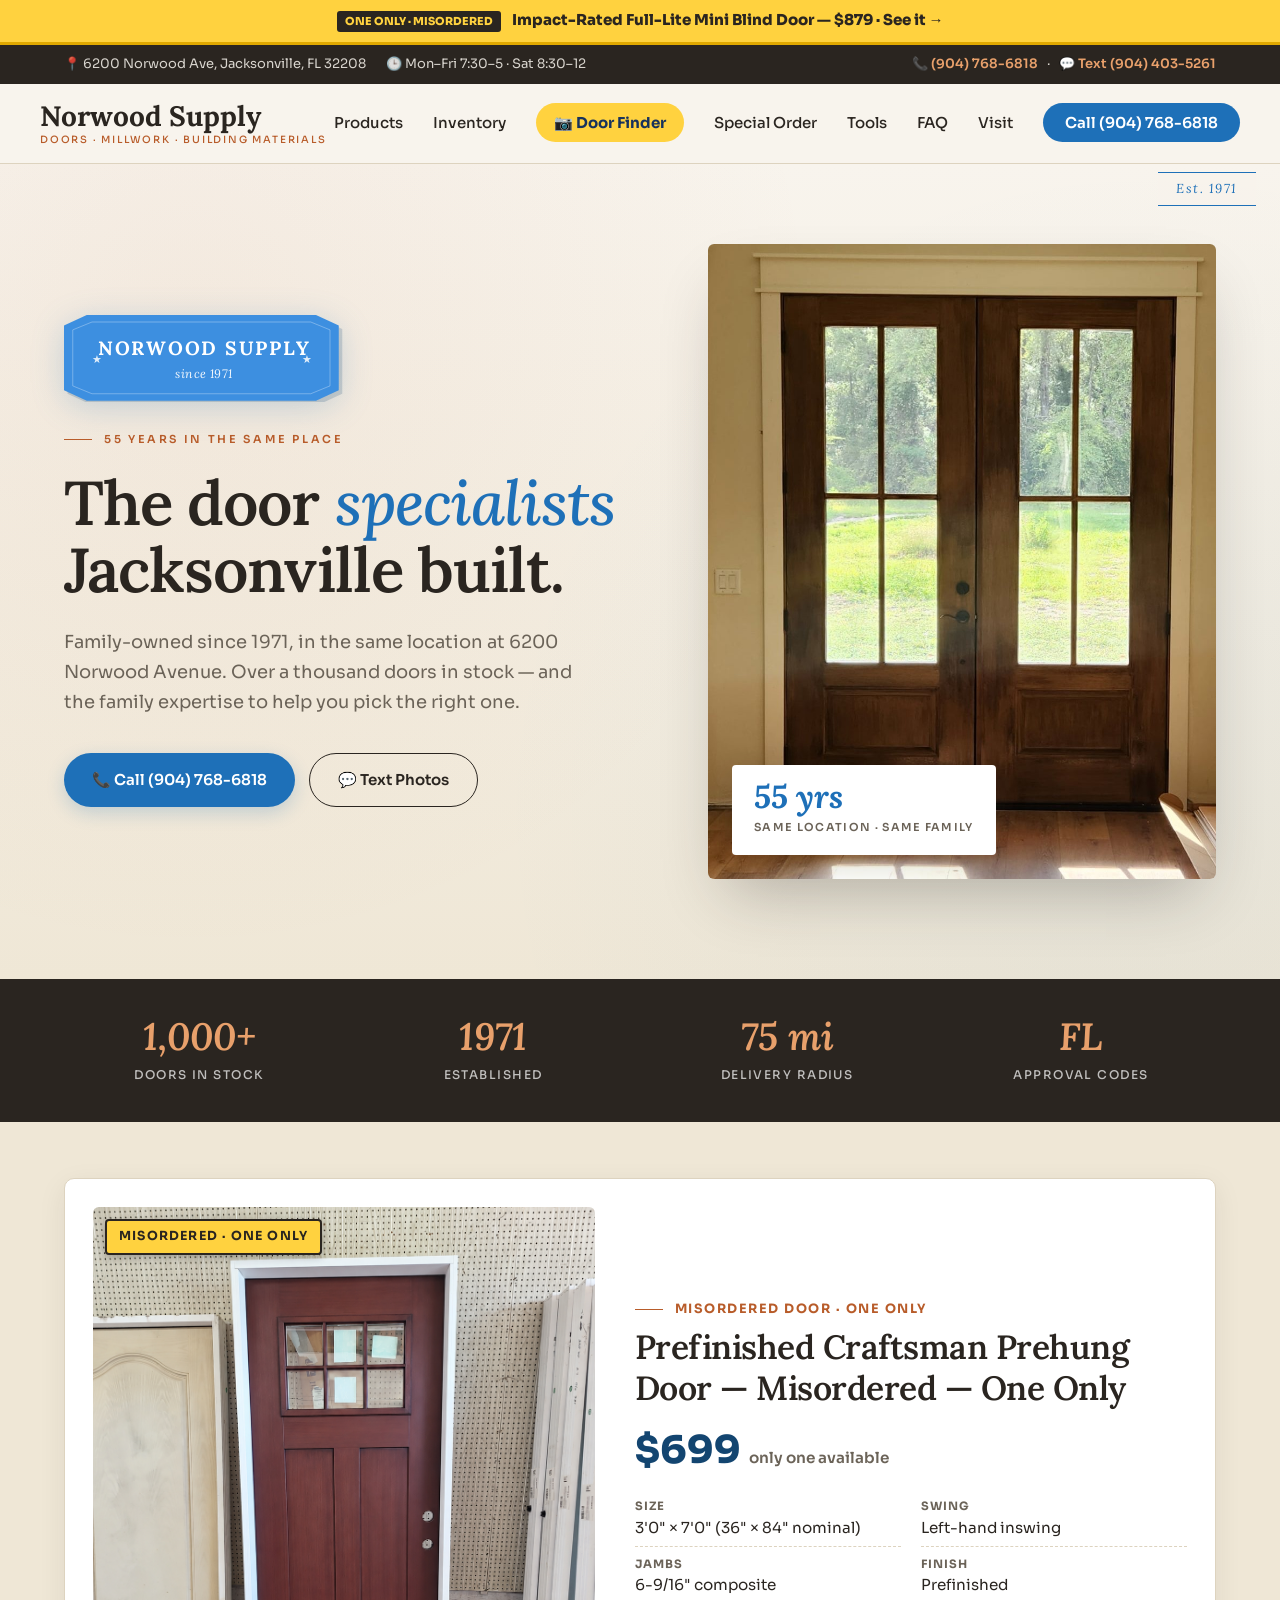
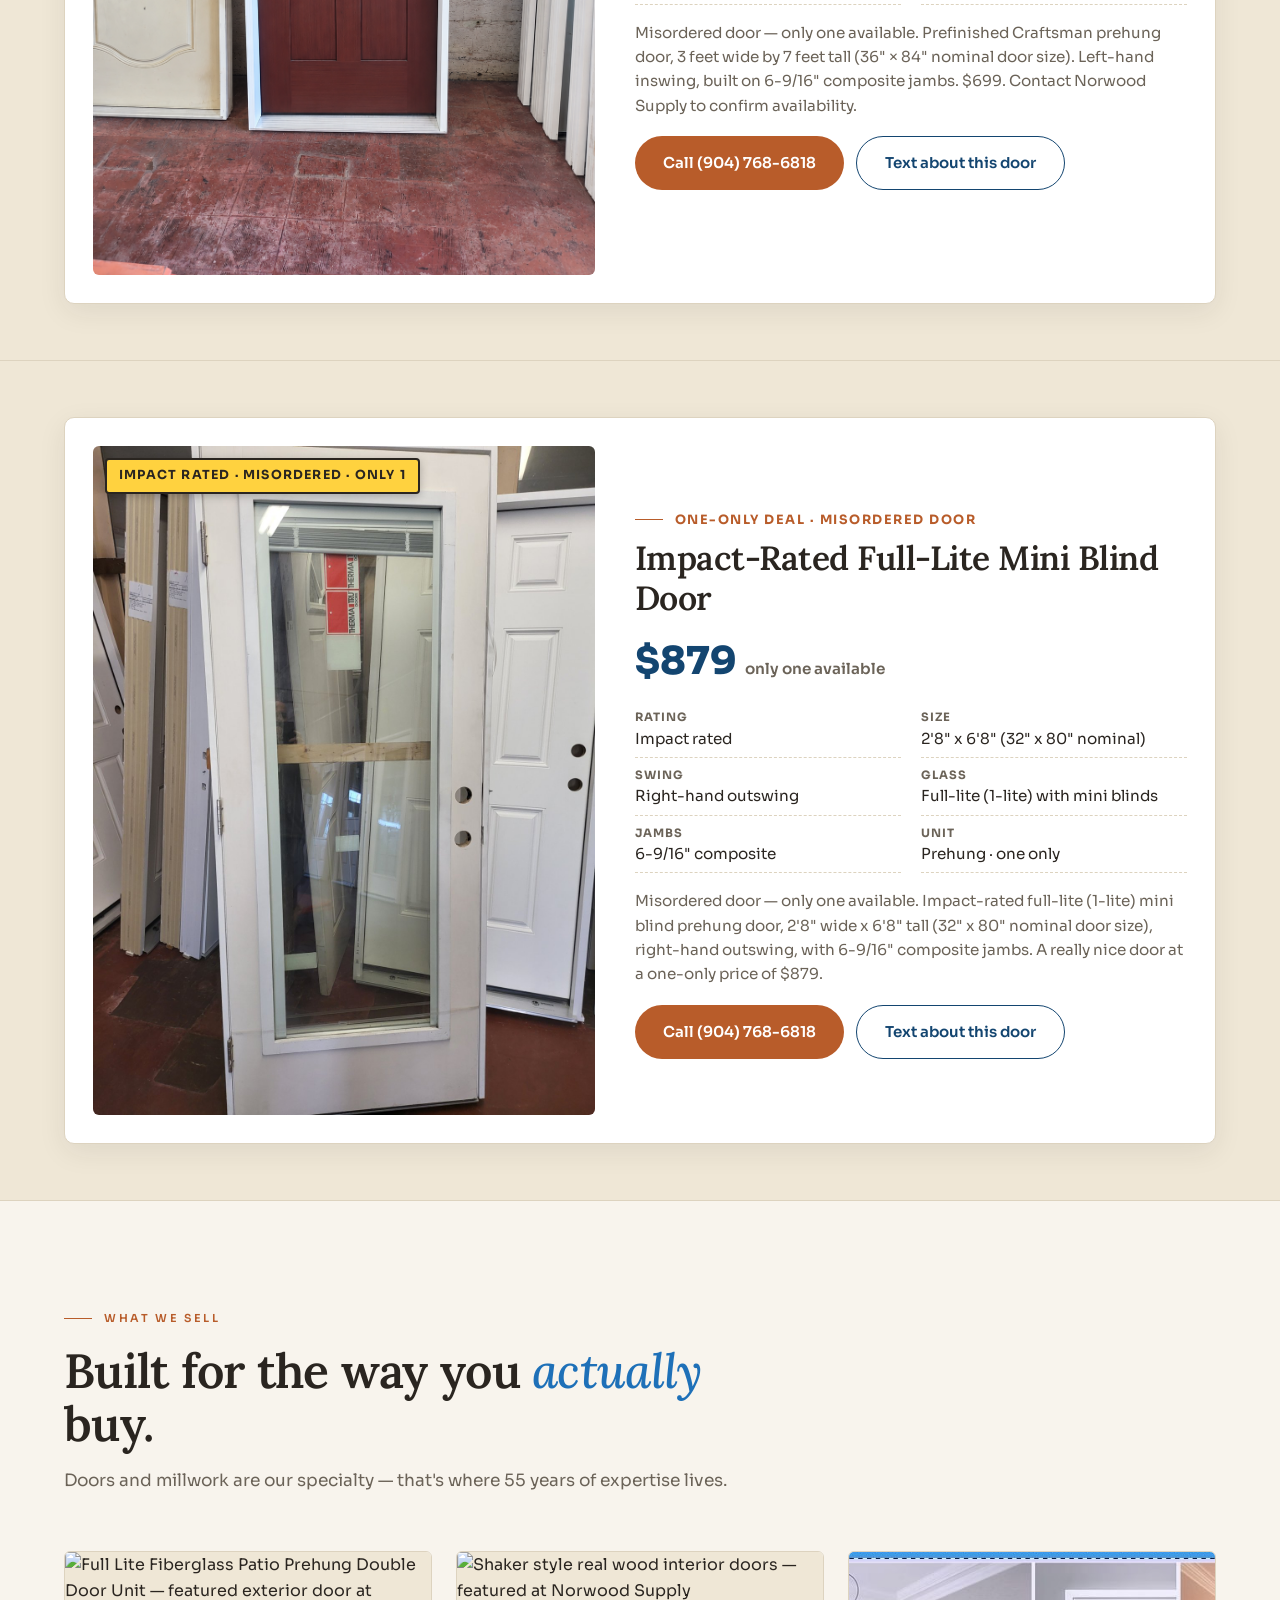
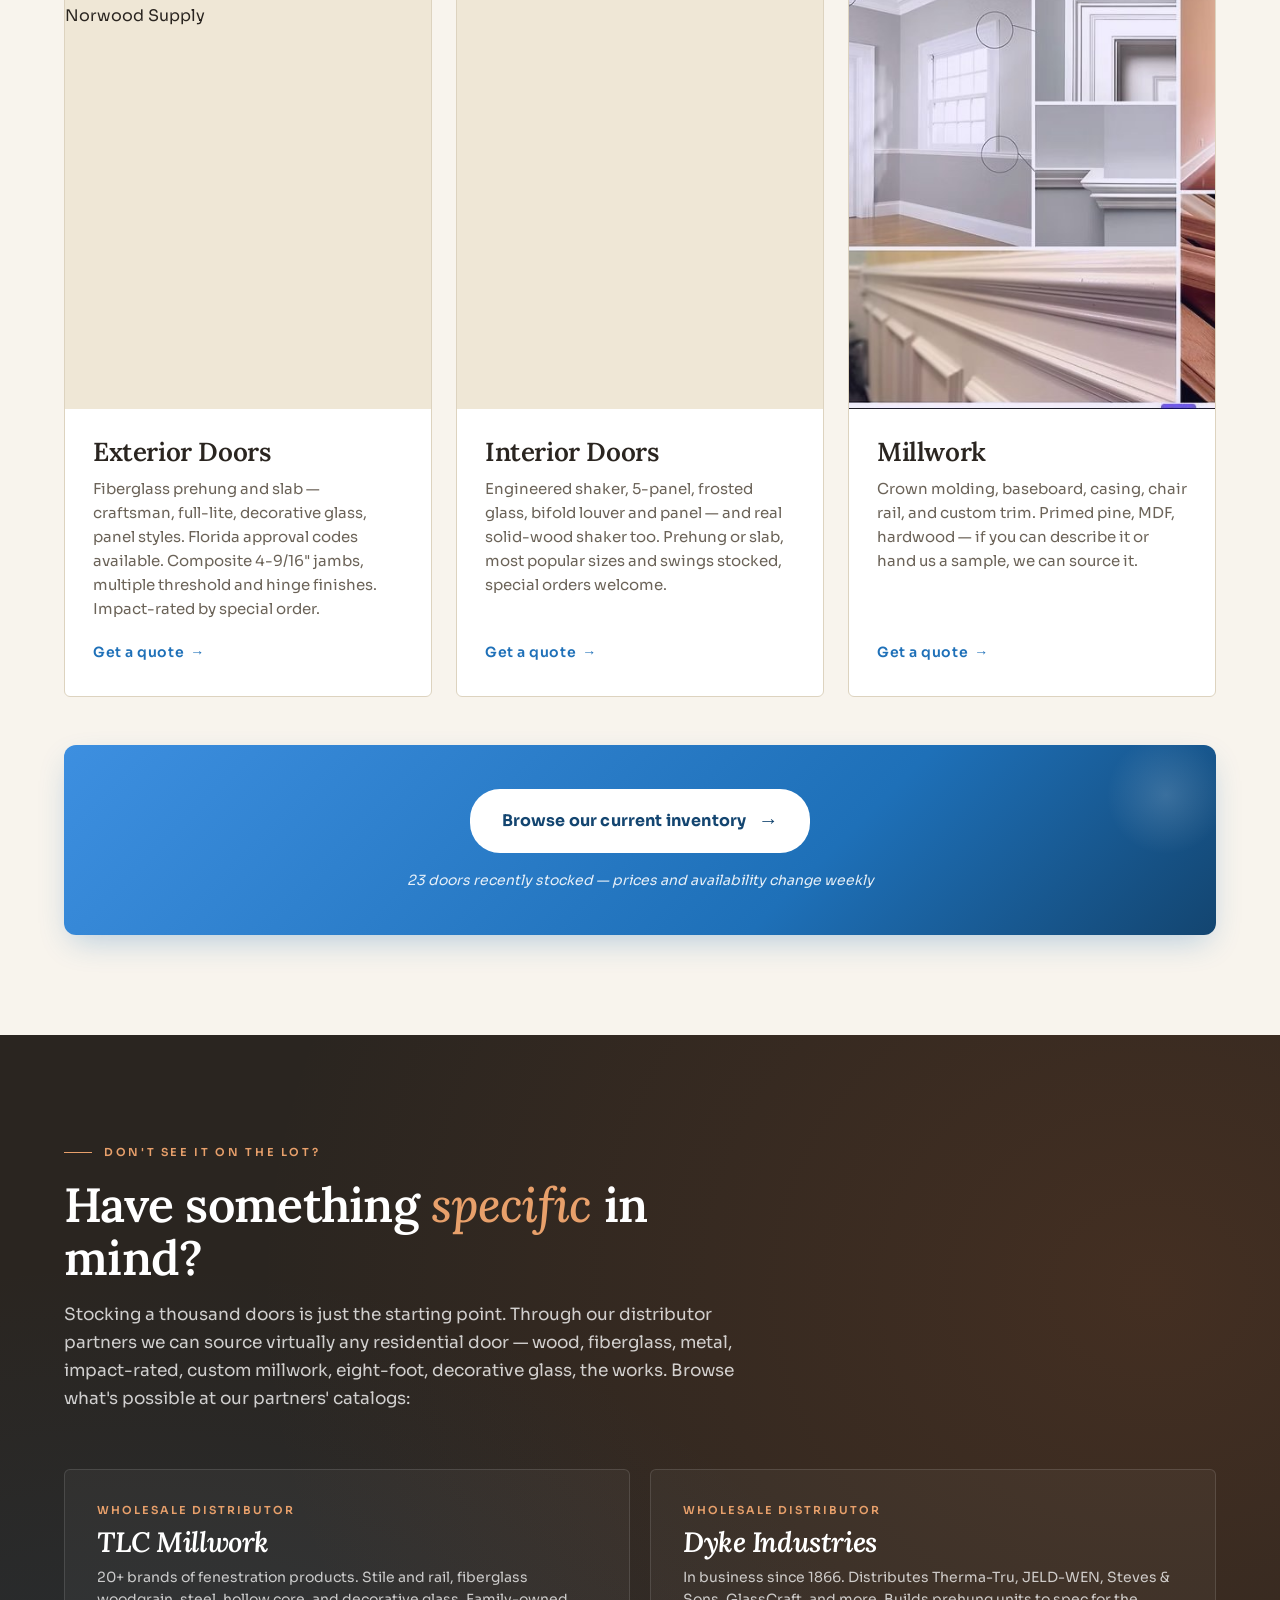
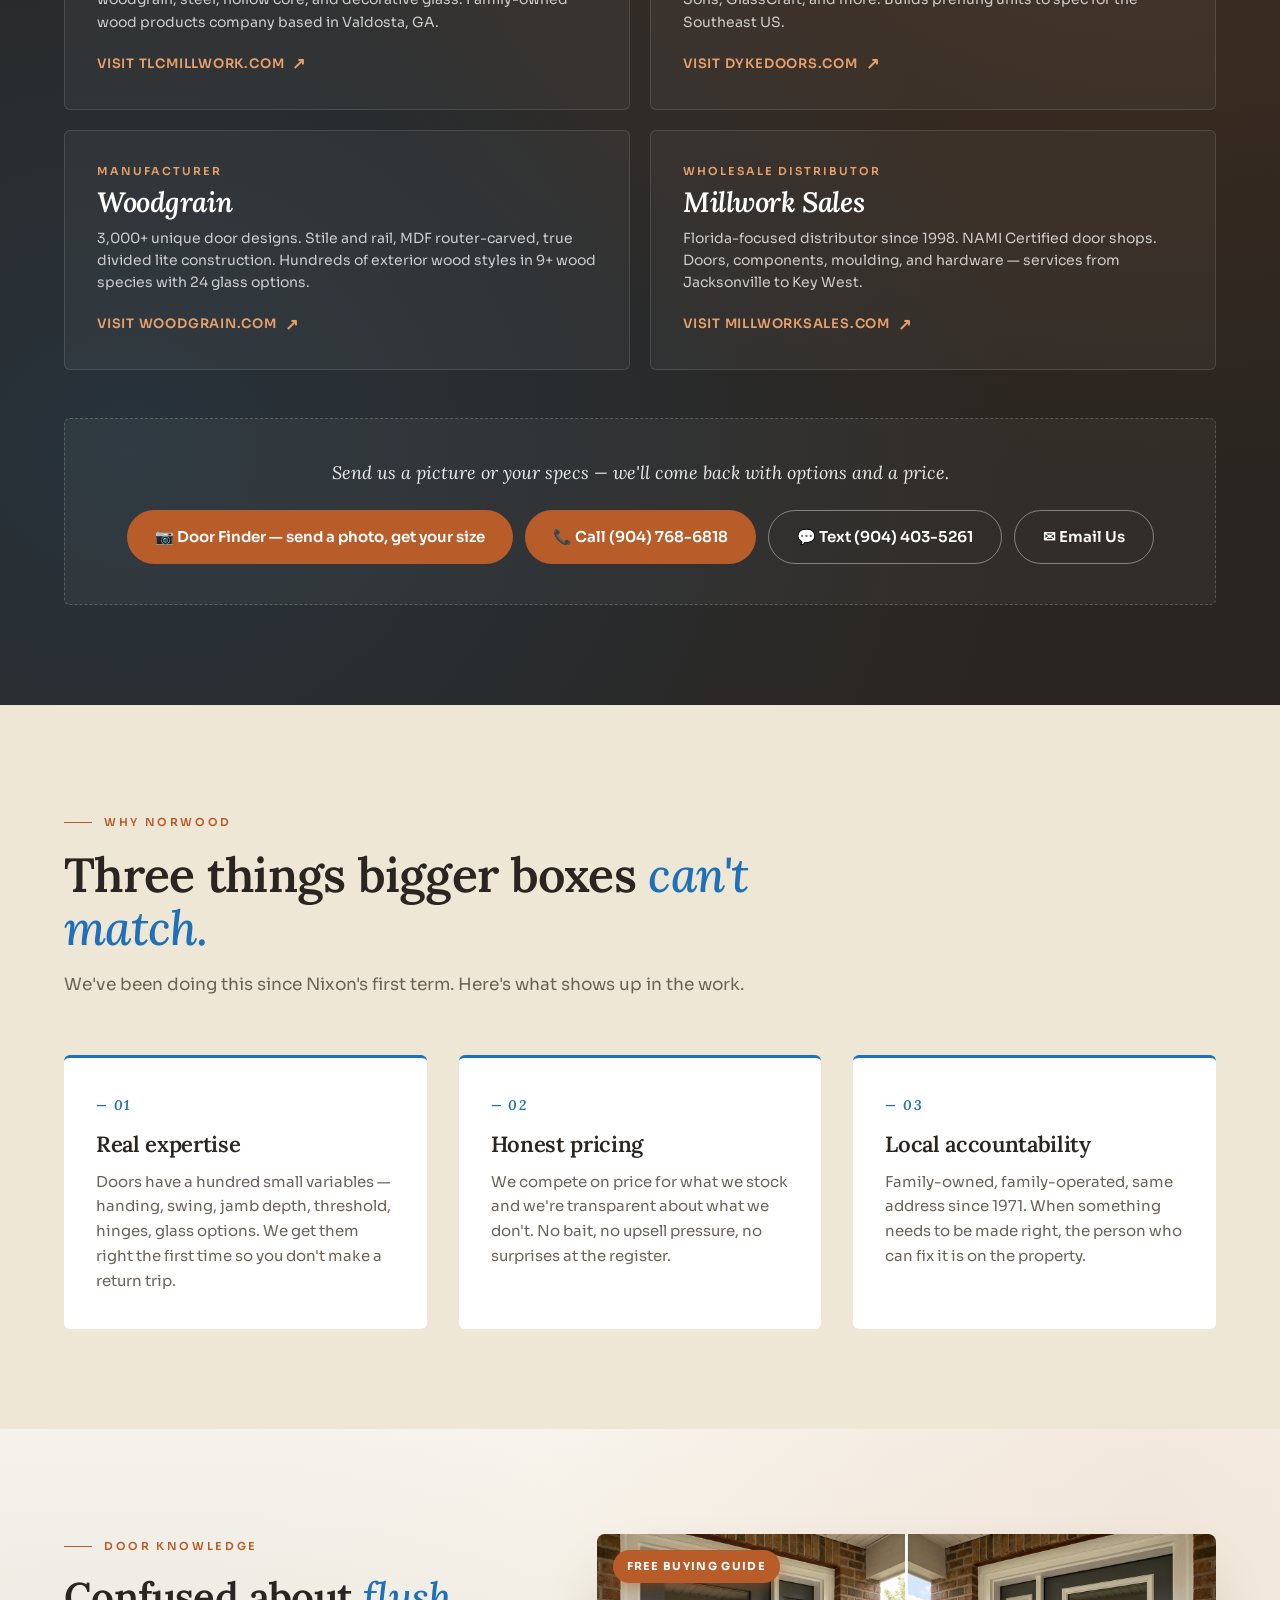
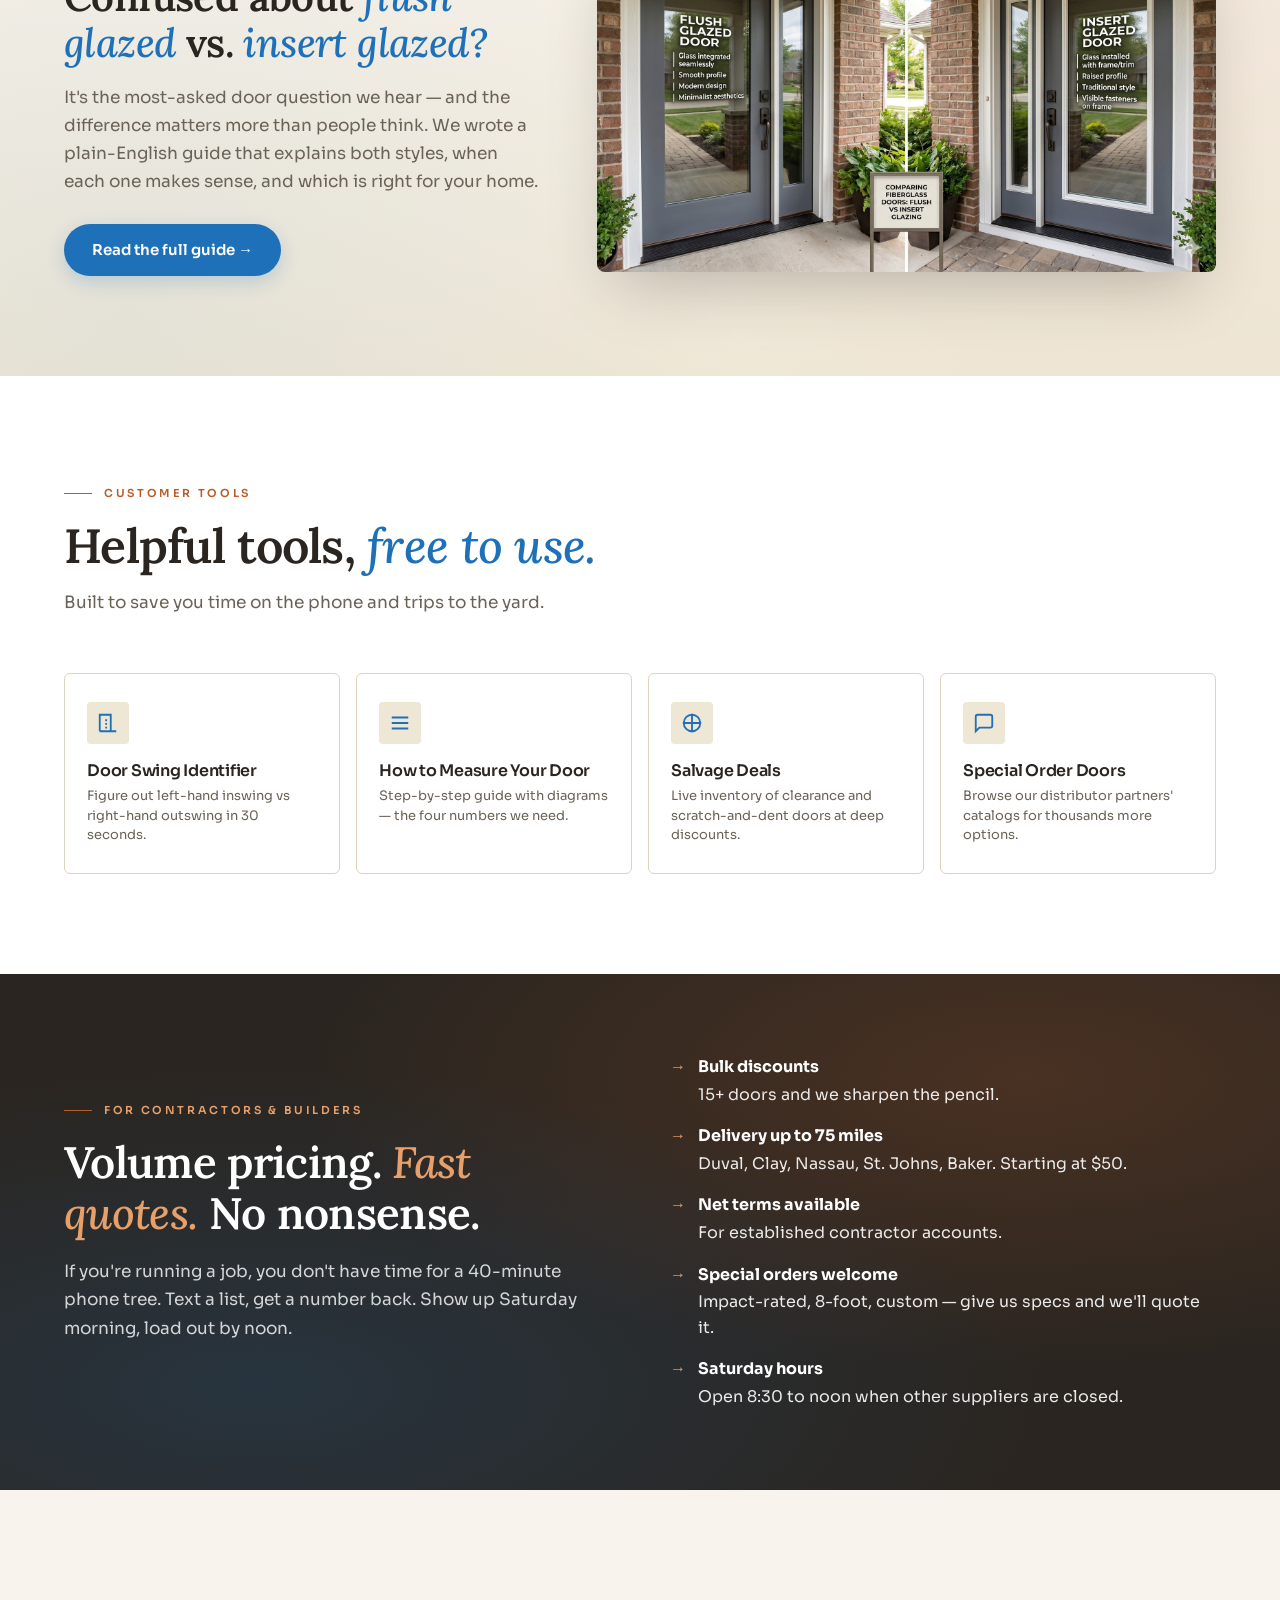
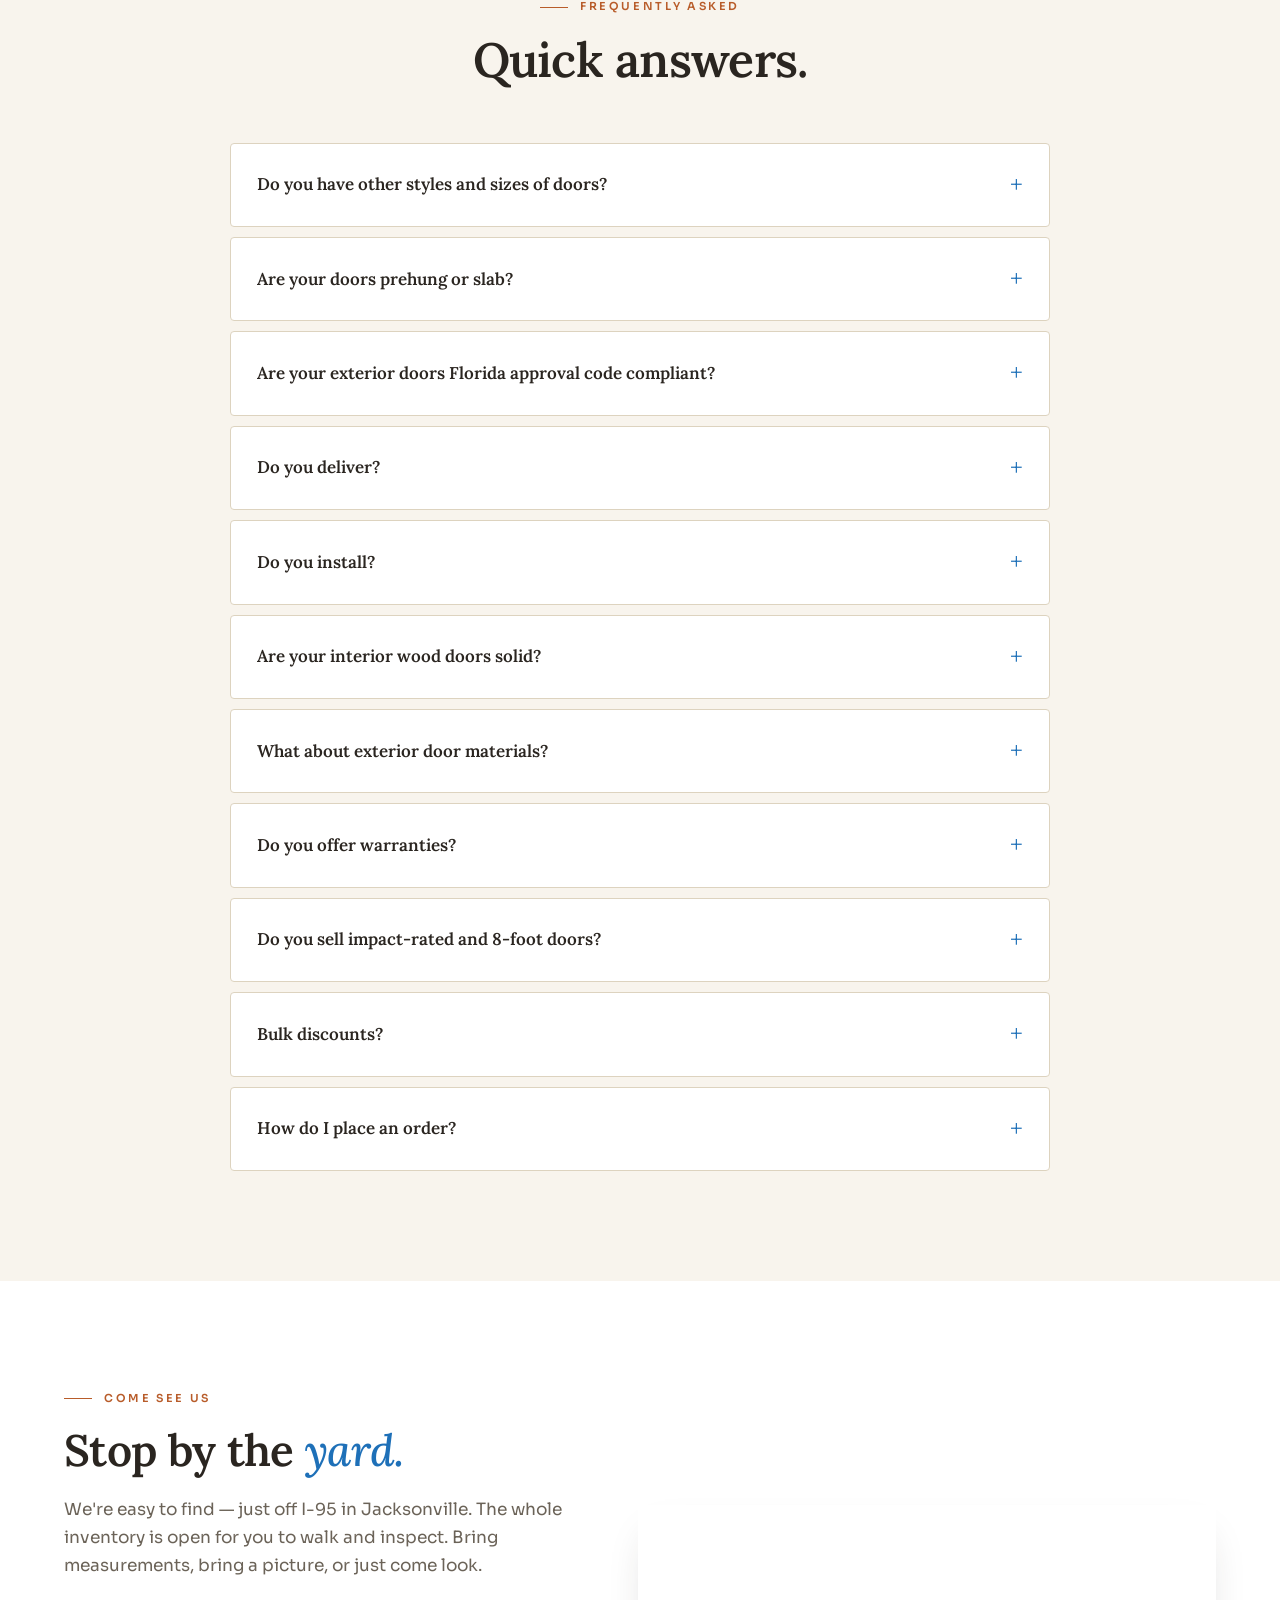
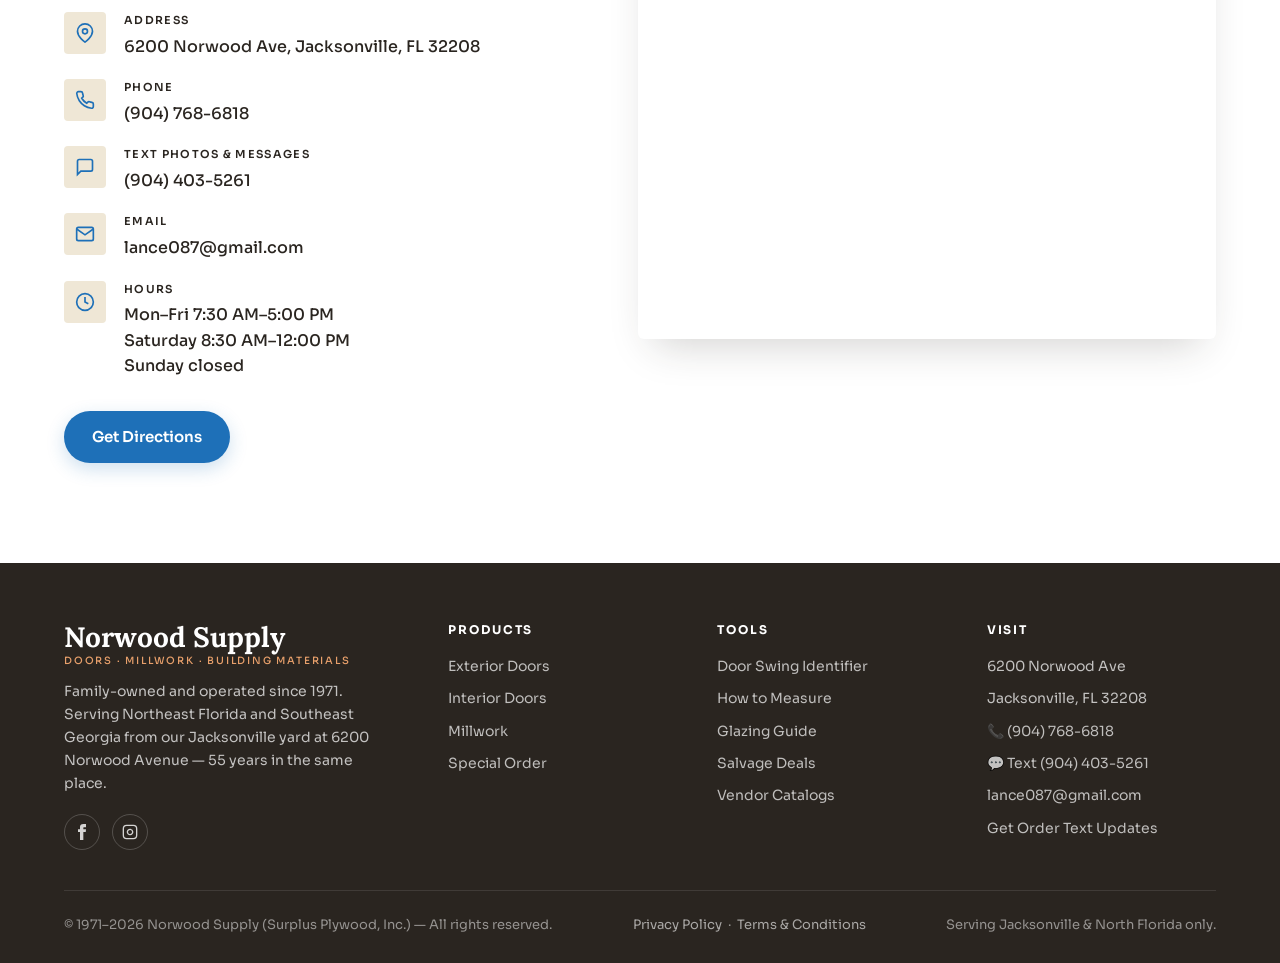
==== index.html @ bfefab2c "Correct impact mini blind door size to 2/8 by 6/8" ====
<!DOCTYPE html>
<html lang="en">
<head>
<meta charset="UTF-8">
<meta name="viewport" content="width=device-width, initial-scale=1.0">
<title>Norwood Supply — Doors & Millwork in Jacksonville, FL | Family-Owned Since 1971</title>
<meta name="description" content="Northeast Florida's door and millwork specialists since 1971. Over 1,000 doors in stock plus special-order capability through TLC Millwork, Dyke, Woodgrain, and Millwork Sales. Call (904) 768-6818.">
<meta name="keywords" content="doors Jacksonville, exterior doors Jacksonville FL, interior doors, prehung doors, millwork Jacksonville, special order doors, Norwood Supply">

<meta property="og:title" content="Norwood Supply — Doors & Millwork in Jacksonville, FL">
<meta property="og:description" content="Family-owned since 1971. 1,000+ doors in stock. Special-order virtually any residential door.">
<meta property="og:type" content="website">
<meta property="og:url" content="https://www.norwoodsupply.com">
<meta property="og:image" content="images/hero-walnut-double-door.jpg">

<link rel="icon" href="data:image/svg+xml,<svg xmlns=%22http://www.w3.org/2000/svg%22 viewBox=%220 0 100 100%22><rect width=%22100%22 height=%22100%22 rx=%2218%22 fill=%22%231E70B8%22/><text x=%2250%22 y=%2270%22 font-family=%22Georgia,serif%22 font-size=%2260%22 font-weight=%22700%22 text-anchor=%22middle%22 fill=%22white%22>N</text></svg>">

<script type="application/ld+json">
{
  "@context": "https://schema.org",
  "@type": "HomeAndConstructionBusiness",
  "name": "Norwood Supply",
  "alternateName": "Surplus Plywood, Inc.",
  "image": "images/hero-walnut-double-door.jpg",
  "telephone": "+1-904-768-6818",
  "email": "lance087@gmail.com",
  "url": "https://www.norwoodsupply.com",
  "contactPoint": [
    {
      "@type": "ContactPoint",
      "telephone": "+1-904-768-6818",
      "contactType": "sales",
      "availableLanguage": "English"
    },
    {
      "@type": "ContactPoint",
      "telephone": "+1-904-403-5261",
      "contactType": "sales",
      "contactOption": "SMS",
      "availableLanguage": "English"
    }
  ],
  "address": {
    "@type": "PostalAddress",
    "streetAddress": "6200 Norwood Ave",
    "addressLocality": "Jacksonville",
    "addressRegion": "FL",
    "postalCode": "32208",
    "addressCountry": "US"
  },
  "geo": {
    "@type": "GeoCoordinates",
    "latitude": 30.4083,
    "longitude": -81.6892
  },
  "openingHoursSpecification": [
    {
      "@type": "OpeningHoursSpecification",
      "dayOfWeek": [
        "Monday",
        "Tuesday",
        "Wednesday",
        "Thursday",
        "Friday"
      ],
      "opens": "07:30",
      "closes": "17:00"
    },
    {
      "@type": "OpeningHoursSpecification",
      "dayOfWeek": "Saturday",
      "opens": "08:30",
      "closes": "12:00"
    }
  ],
  "foundingDate": "1971",
  "priceRange": "$$",
  "areaServed": [
    "Duval County",
    "Clay County",
    "St. Johns County",
    "Nassau County",
    "Baker County"
  ],
  "sameAs": [
    "https://www.instagram.com/norwoodsupplyjax/"
  ],
  "hasOfferCatalog": {
    "@type": "OfferCatalog",
    "name": "Norwood Supply Product & Service Lines",
    "itemListElement": [
      {
        "@type": "Offer",
        "itemOffered": {
          "@type": "Service",
          "name": "In-Stock Exterior & Interior Door Sales",
          "description": "Over 1,000 doors in stock, fiberglass exterior and engineered shaker interior units, prehung and slab."
        }
      },
      {
        "@type": "Offer",
        "itemOffered": {
          "@type": "Service",
          "name": "Special-Order Doors",
          "description": "Custom sizes, impact-rated, solid wood, and hard-to-find residential door orders through TLC Millwork, Dyke Industries, Woodgrain, and Millwork Sales."
        }
      },
      {
        "@type": "Offer",
        "itemOffered": {
          "@type": "Service",
          "name": "Odd-Profile & Special-Order Molding",
          "description": "Sourcing of discontinued, one-off, and hard-to-match millwork and molding profiles in small quantities."
        }
      },
      {
        "@type": "Offer",
        "itemOffered": {
          "@type": "Service",
          "name": "Local Delivery",
          "description": "Delivery within 75 miles of Jacksonville, FL, typically 3-4 days from order date."
        }
      }
    ]
  },
  "knowsAbout": [
    "Exterior doors",
    "Interior doors",
    "Prehung door units",
    "Door slabs",
    "Millwork",
    "Moulding",
    "Fiberglass doors",
    "Impact-rated doors",
    "Florida Building Code door approval"
  ]
}
</script>

<script type="application/ld+json">
{
  "@context": "https://schema.org",
  "@type": "FAQPage",
  "mainEntity": [
    {
      "@type": "Question",
      "name": "Do you have other styles and sizes of doors?",
      "acceptedAnswer": {
        "@type": "Answer",
        "text": "Yes. We stock the most popular styles and have over 1,000 doors in inventory — many are the same designs in different sizes and swings. We can order most any residential door. Call us with your description, sizes, and swing, or text a picture to (904) 403-5261."
      }
    },
    {
      "@type": "Question",
      "name": "Are your doors prehung or slab?",
      "acceptedAnswer": {
        "@type": "Answer",
        "text": "Both. We stock plenty of prehung interior and exterior units, and we also carry slabs. Which one fits your situation depends on your existing jamb and frame — give us a call and we'll help figure it out."
      }
    },
    {
      "@type": "Question",
      "name": "Are your exterior doors Florida approval code compliant?",
      "acceptedAnswer": {
        "@type": "Answer",
        "text": "Yes — many of our exterior doors meet Florida approval codes and we can provide approval numbers on request. Some discounted and clearance doors don't include approval numbers; we'll always tell you which is which."
      }
    },
    {
      "@type": "Question",
      "name": "Do you deliver?",
      "acceptedAnswer": {
        "@type": "Answer",
        "text": "Yes — within 75 miles of Jacksonville. Local delivery starts at $50 and runs up to about $100 depending on zip code and order size. Standard delivery is 3–4 days from order date; special orders may take longer."
      }
    },
    {
      "@type": "Question",
      "name": "Do you install?",
      "acceptedAnswer": {
        "@type": "Answer",
        "text": "We don't install, but we can recommend trusted installers in the Jacksonville area."
      }
    },
    {
      "@type": "Question",
      "name": "Are your interior wood doors solid?",
      "acceptedAnswer": {
        "@type": "Answer",
        "text": "We sell engineered solid-core shaker doors with wood stiles and rails and an MDF panel. We've found them substantially superior to all-wood doors — fewer warping issues, smoother panels, easier to paint. Old-school all-wood doors had problems we don't want to pass on to customers."
      }
    },
    {
      "@type": "Question",
      "name": "What about exterior door materials?",
      "acceptedAnswer": {
        "@type": "Answer",
        "text": "99% of our exterior doors are fiberglass — better performance against Florida's heat, humidity, and storms than wood. We can order solid wood exterior doors; they cost considerably more but we're glad to accommodate."
      }
    },
    {
      "@type": "Question",
      "name": "Do you offer warranties?",
      "acceptedAnswer": {
        "@type": "Answer",
        "text": "New doors carry a 1-year warranty from purchase date. Clearance and scratch-and-dent doors are specially priced and sold as-is without warranty — that's reflected in the discount."
      }
    },
    {
      "@type": "Question",
      "name": "Do you sell impact-rated and 8-foot doors?",
      "acceptedAnswer": {
        "@type": "Answer",
        "text": "Impact-rated doors are special order — we can quote whatever specs you need. 8-foot doors run about 20% of our sales; we keep some in stock but typically order to job. The ones we have on hand are priced very aggressively."
      }
    },
    {
      "@type": "Question",
      "name": "Bulk discounts?",
      "acceptedAnswer": {
        "@type": "Answer",
        "text": "Yes — orders of 15+ doors qualify for bulk pricing. Call for specifics. We also work regularly with property managers, landlords, and remodel contractors on repeat-business pricing."
      }
    },
    {
      "@type": "Question",
      "name": "How do I place an order?",
      "acceptedAnswer": {
        "@type": "Answer",
        "text": "Easiest way is to call us at (904) 768-6818. Doors involve a lot of variables — handing, dimensions, jamb depth, threshold, glass options — and a 5-minute conversation gets you the right unit at the right price faster than any web form."
      }
    }
  ]
}
</script>

<link rel="preconnect" href="https://fonts.googleapis.com">
<link rel="preconnect" href="https://fonts.gstatic.com" crossorigin>
<link href="https://fonts.googleapis.com/css2?family=Lora:ital,wght@0,400;0,500;0,600;0,700;1,400;1,500;1,600&family=Sora:wght@300;400;500;600;700&display=swap" rel="stylesheet">

<style>
  :root {
    --primary: #1E70B8;
    --primary-deep: #134570;
    --primary-bright: #3D8FE0;
    --primary-soft: #D8E8F5;
    --ink: #2A2520;
    --paper: #F8F4ED;
    --paper-warm: #EFE7D6;
    --line: #DDD3BF;
    --muted: #6B6358;
    --accent: #B85C2A;
    --accent-light: #E8A06B;
    --white: #FFFFFF;
  }
  * { box-sizing: border-box; margin: 0; padding: 0; }
  html { scroll-behavior: smooth; }
  body {
    font-family: 'Sora', -apple-system, sans-serif;
    color: var(--ink);
    background: var(--paper);
    line-height: 1.6;
    -webkit-font-smoothing: antialiased;
    overflow-x: hidden;
  }
  h1, h2, h3, h4 {
    font-family: 'Lora', Georgia, serif;
    font-weight: 600;
    letter-spacing: -0.015em;
    line-height: 1.15;
    color: var(--ink);
  }
  h1 em, h2 em, h3 em { font-style: italic; color: var(--primary); font-weight: 500; }
  a { color: var(--primary); text-decoration: none; transition: color 0.2s; }
  a:hover { color: var(--primary-deep); }
  img { max-width: 100%; display: block; }
  .container { max-width: 1200px; margin: 0 auto; padding: 0 24px; }

  /* TOP BAR */
  .topbar {
    background: var(--ink);
    color: rgba(248,244,237,0.85);
    font-size: 13px;
    padding: 9px 0;
  }
  .topbar .container { display: flex; justify-content: space-between; align-items: center; flex-wrap: wrap; gap: 12px; }
  .topbar a { color: var(--accent-light); font-weight: 600; }
  .topbar a:hover { color: white; }
  .topbar-info { display: flex; gap: 20px; flex-wrap: wrap; }

  /* HEADER */
  header {
    background: rgba(248,244,237,0.96);
    border-bottom: 1px solid var(--line);
    position: sticky;
    top: 0;
    z-index: 100;
    backdrop-filter: blur(8px);
  }
  .header-inner { display: flex; justify-content: space-between; align-items: center; padding: 18px 0; }
  .logo {
    font-family: 'Lora', serif;
    font-size: 28px;
    font-weight: 700;
    color: var(--ink);
    line-height: 1;
    text-decoration: none;
  }
  .logo:hover { color: var(--ink); }
  .logo span {
    display: block;
    font-family: 'Sora', sans-serif;
    font-size: 10px;
    font-weight: 500;
    letter-spacing: 0.18em;
    color: var(--accent);
    text-transform: uppercase;
    margin-top: 5px;
  }
  nav ul { display: flex; gap: 30px; list-style: none; align-items: center; }
  nav a { color: var(--ink); font-weight: 500; font-size: 15px; }
  nav a:hover { color: var(--primary); }
  .nav-cta {
    background: var(--primary);
    color: white !important;
    padding: 10px 22px;
    border-radius: 30px;
    font-weight: 600 !important;
  }
  .nav-cta:hover { background: var(--primary-deep); transform: translateY(-1px); }
  .nav-finder {
    background: #FFD23F;
    color: #17325C !important;
    padding: 10px 18px;
    border-radius: 30px;
    font-weight: 700 !important;
  }
  .nav-finder:hover { background: #FFC300; color: #17325C !important; transform: translateY(-1px); }
  .menu-toggle { display: none; background: none; border: none; font-size: 24px; cursor: pointer; color: var(--ink); }

  /* HERO */
  .hero {
    position: relative;
    padding: 80px 0 100px;
    background: linear-gradient(180deg, var(--paper) 0%, var(--paper-warm) 100%);
    overflow: hidden;
  }
  .hero::before {
    content: '';
    position: absolute;
    inset: 0;
    background:
      radial-gradient(circle at 15% 20%, rgba(184,92,42,0.06), transparent 50%),
      radial-gradient(circle at 90% 80%, rgba(30,112,184,0.05), transparent 50%);
    pointer-events: none;
  }
  .hero .container {
    position: relative;
    display: grid;
    grid-template-columns: 1.15fr 1fr;
    gap: 60px;
    align-items: center;
  }
  .established-mark {
    position: absolute;
    top: 8px;
    right: 24px;
    font-family: 'Lora', serif;
    font-style: italic;
    color: var(--primary);
    font-size: 13px;
    border-top: 1px solid var(--primary);
    border-bottom: 1px solid var(--primary);
    padding: 6px 18px;
    letter-spacing: 0.12em;
    background: rgba(248,244,237,0.6);
    z-index: 2;
  }
  .brand-emblem {
    display: block;
    width: 280px;
    max-width: 100%;
    margin-bottom: 20px;
    filter: drop-shadow(0 6px 16px rgba(30, 112, 184, 0.22));
  }
  .hero-eyebrow {
    display: inline-flex;
    align-items: center;
    gap: 12px;
    font-size: 11px;
    font-weight: 600;
    letter-spacing: 0.24em;
    color: var(--accent);
    text-transform: uppercase;
    margin-bottom: 22px;
  }
  .hero-eyebrow::before { content: ''; width: 28px; height: 1px; background: var(--accent); }
  .hero h1 {
    font-size: clamp(38px, 5.2vw, 62px);
    margin-bottom: 24px;
    font-weight: 600;
    line-height: 1.08;
  }
  .hero p.lead {
    font-size: 18px;
    color: var(--muted);
    margin-bottom: 36px;
    max-width: 540px;
    line-height: 1.65;
  }
  .hero-cta { display: flex; gap: 14px; flex-wrap: wrap; }
  .btn {
    display: inline-flex;
    align-items: center;
    gap: 10px;
    padding: 14px 28px;
    border-radius: 30px;
    font-weight: 600;
    font-size: 15px;
    transition: all 0.2s;
    border: none;
    cursor: pointer;
    font-family: inherit;
    text-decoration: none;
  }
  .btn-primary {
    background: var(--primary);
    color: white;
    box-shadow: 0 6px 18px rgba(30,112,184,0.22);
  }
  .btn-primary:hover {
    background: var(--primary-deep);
    color: white;
    transform: translateY(-1px);
    box-shadow: 0 8px 24px rgba(30,112,184,0.32);
  }
  .btn-ghost { background: transparent; color: var(--ink); border: 1.5px solid var(--ink); }
  .btn-ghost:hover { background: var(--ink); color: white; }

  .hero-visual {
    position: relative;
    aspect-ratio: 4/5;
    background: var(--white);
    border-radius: 6px;
    overflow: hidden;
    box-shadow: 0 30px 60px -20px rgba(42,37,32,0.3);
  }
  .hero-visual img { width: 100%; height: 100%; object-fit: cover; }
  .hero-badge {
    position: absolute;
    bottom: 24px;
    left: 24px;
    background: var(--white);
    padding: 16px 22px;
    border-radius: 4px;
    box-shadow: 0 10px 30px rgba(42,37,32,0.18);
  }
  .hero-badge strong {
    display: block;
    font-family: 'Lora', serif;
    font-size: 32px;
    color: var(--primary);
    line-height: 1;
    font-weight: 700;
    font-style: italic;
  }
  .hero-badge span {
    font-size: 11px;
    color: var(--muted);
    letter-spacing: 0.12em;
    text-transform: uppercase;
    font-weight: 600;
  }

  /* TRUST STRIP */
  .trust-strip { background: var(--ink); color: white; padding: 38px 0; }
  .trust-strip .container { display: grid; grid-template-columns: repeat(4, 1fr); gap: 24px; text-align: center; }
  .trust-item strong {
    font-family: 'Lora', serif;
    font-size: 38px;
    color: var(--accent-light);
    display: block;
    line-height: 1;
    font-weight: 600;
    font-style: italic;
  }
  .trust-item span {
    font-size: 12px;
    letter-spacing: 0.12em;
    text-transform: uppercase;
    color: rgba(255,255,255,0.7);
    margin-top: 10px;
    display: block;
    font-weight: 500;
  }

  /* SECTIONS */
  section.block { padding: 100px 0; }
  section.block.alt { background: var(--white); }
  section.block.warm { background: var(--paper-warm); }
  .section-head { max-width: 720px; margin-bottom: 56px; }
  .section-head.center { margin-left: auto; margin-right: auto; text-align: center; }
  .section-head.center .eyebrow { justify-content: center; }
  .eyebrow {
    display: inline-flex;
    align-items: center;
    gap: 12px;
    font-size: 11px;
    font-weight: 600;
    letter-spacing: 0.24em;
    color: var(--accent);
    text-transform: uppercase;
    margin-bottom: 18px;
  }
  .eyebrow::before { content: ''; width: 28px; height: 1px; background: var(--accent); }
  .section-head h2 { font-size: clamp(32px, 4vw, 48px); margin-bottom: 16px; line-height: 1.1; }
  .section-head p { font-size: 17px; color: var(--muted); line-height: 1.65; }

  /* PRODUCTS */
  .products { display: grid; grid-template-columns: repeat(3, 1fr); gap: 24px; }
  .product-card {
    background: var(--white);
    border: 1px solid var(--line);
    border-radius: 6px;
    overflow: hidden;
    transition: all 0.3s;
    display: flex;
    flex-direction: column;
  }
  .product-card:hover {
    transform: translateY(-4px);
    box-shadow: 0 22px 44px -14px rgba(42,37,32,0.2);
    border-color: var(--primary);
  }
  .product-image {
    aspect-ratio: 4/5;
    overflow: hidden;
    background: var(--paper-warm);
    position: relative;
  }
  .product-image img {
    width: 100%; height: 100%;
    object-fit: cover;
    transition: transform 0.6s;
  }
  .product-image.landscape-fit img {
    object-fit: cover;
    object-position: center;
  }
  .product-card:hover .product-image img { transform: scale(1.04); }
  .product-body { padding: 28px 28px 32px; flex: 1; display: flex; flex-direction: column; }
  .product-body h3 { font-size: 26px; margin-bottom: 10px; font-weight: 600; }
  .product-body p { color: var(--muted); margin-bottom: 20px; flex: 1; font-size: 15px; }
  .product-link {
    color: var(--primary);
    font-weight: 600;
    font-size: 14px;
    letter-spacing: 0.04em;
    display: inline-flex;
    align-items: center;
    gap: 6px;
  }
  .product-link::after { content: '→'; transition: transform 0.2s; }
  .product-card:hover .product-link::after { transform: translateX(4px); }

  /* INVENTORY CTA (after product category cards) */
  .inventory-cta {
    margin-top: 48px;
    text-align: center;
    padding: 44px 28px;
    background: linear-gradient(135deg, var(--primary-bright) 0%, var(--primary) 65%, var(--primary-deep) 100%);
    border-radius: 12px;
    color: white;
    box-shadow: 0 12px 32px -8px rgba(30, 112, 184, 0.32);
    position: relative;
    overflow: hidden;
  }
  .inventory-cta::before {
    content: '';
    position: absolute;
    top: -20px; right: -20px;
    width: 140px; height: 140px;
    background: radial-gradient(circle, rgba(255,255,255,0.15) 0%, transparent 60%);
    pointer-events: none;
  }
  .inventory-cta-btn {
    display: inline-flex;
    align-items: center;
    gap: 12px;
    background: var(--white);
    color: var(--primary-deep);
    padding: 16px 32px;
    border-radius: 30px;
    font-family: 'Sora', sans-serif;
    font-weight: 700;
    font-size: 16px;
    letter-spacing: 0.01em;
    transition: all 0.25s;
    position: relative;
    z-index: 1;
  }
  .inventory-cta-btn:hover {
    background: var(--paper-warm);
    color: var(--primary-deep);
    transform: translateY(-2px);
    box-shadow: 0 10px 30px -8px rgba(0, 0, 0, 0.3);
  }
  .inventory-cta-btn .arrow {
    font-size: 20px;
    transition: transform 0.2s;
  }
  .inventory-cta-btn:hover .arrow { transform: translateX(4px); }
  .inventory-cta-note {
    margin-top: 16px;
    font-size: 14px;
    color: rgba(255, 255, 255, 0.88);
    font-style: italic;
    position: relative;
    z-index: 1;
  }

  /* SPECIAL ORDER */
  .special-order {
    background: var(--ink);
    color: white;
    position: relative;
    overflow: hidden;
  }
  .special-order::before {
    content: '';
    position: absolute;
    inset: 0;
    background:
      radial-gradient(ellipse at 90% 20%, rgba(184,92,42,0.18), transparent 55%),
      radial-gradient(ellipse at 10% 80%, rgba(30,112,184,0.18), transparent 55%);
  }
  .special-order > * { position: relative; }
  .special-order .section-head h2 { color: white; }
  .special-order .section-head h2 em { color: var(--accent-light); }
  .special-order .section-head .eyebrow { color: var(--accent-light); }
  .special-order .section-head .eyebrow::before { background: var(--accent-light); }
  .special-order .section-head p { color: rgba(255,255,255,0.78); }

  .vendors {
    display: grid;
    grid-template-columns: repeat(2, 1fr);
    gap: 20px;
    margin-bottom: 48px;
  }
  .vendor-card {
    background: rgba(255,255,255,0.04);
    border: 1px solid rgba(255,255,255,0.12);
    border-radius: 6px;
    padding: 32px;
    transition: all 0.25s;
    text-decoration: none;
    color: white;
    display: flex;
    flex-direction: column;
  }
  .vendor-card:hover {
    background: rgba(255,255,255,0.07);
    border-color: var(--accent-light);
    transform: translateY(-2px);
    color: white;
  }
  .vendor-tag {
    font-size: 11px;
    letter-spacing: 0.18em;
    text-transform: uppercase;
    color: var(--accent-light);
    font-weight: 600;
  }
  .vendor-card h3 {
    font-family: 'Lora', serif;
    font-size: 28px;
    color: white;
    font-weight: 600;
    font-style: italic;
    margin: 6px 0 8px;
  }
  .vendor-card p {
    color: rgba(255,255,255,0.75);
    font-size: 14px;
    line-height: 1.6;
    margin-bottom: 18px;
    flex: 1;
  }
  .vendor-link {
    display: inline-flex;
    align-items: center;
    gap: 8px;
    color: var(--accent-light);
    font-weight: 600;
    font-size: 13px;
    letter-spacing: 0.06em;
    text-transform: uppercase;
  }
  .vendor-link::after { content: '↗'; transition: transform 0.2s; font-size: 16px; }
  .vendor-card:hover .vendor-link::after { transform: translate(2px,-2px); }

  .special-cta {
    text-align: center;
    padding: 40px 32px;
    background: rgba(255,255,255,0.04);
    border: 1px dashed rgba(255,255,255,0.2);
    border-radius: 6px;
  }
  .special-cta p {
    color: rgba(255,255,255,0.9);
    font-size: 18px;
    margin-bottom: 22px;
    font-family: 'Lora', serif;
    font-style: italic;
  }
  .special-cta .btn-row { display: flex; gap: 12px; justify-content: center; flex-wrap: wrap; }
  .special-cta .btn-amber { background: var(--accent); color: white; }
  .special-cta .btn-amber:hover { background: var(--accent-light); color: var(--ink); }
  .special-cta .btn-clear { background: transparent; color: white; border: 1.5px solid rgba(255,255,255,0.4); }
  .special-cta .btn-clear:hover { background: white; color: var(--ink); border-color: white; }

  /* WHY */
  .why-grid { display: grid; grid-template-columns: repeat(3, 1fr); gap: 32px; }
  .why-item {
    background: var(--white);
    padding: 36px 32px;
    border-radius: 6px;
    border-top: 3px solid var(--primary);
  }
  .why-item .num {
    font-family: 'Lora', serif;
    font-size: 14px;
    font-weight: 600;
    font-style: italic;
    color: var(--primary);
    letter-spacing: 0.1em;
    margin-bottom: 16px;
  }
  .why-item h3 { font-size: 22px; margin-bottom: 12px; font-weight: 600; }
  .why-item p { color: var(--muted); font-size: 15px; line-height: 1.65; }

  /* DOOR KNOWLEDGE */
  .knowledge {
    background: linear-gradient(180deg, var(--paper) 0%, var(--paper-warm) 100%);
    position: relative;
    overflow: hidden;
  }
  .knowledge::before {
    content: '';
    position: absolute;
    inset: 0;
    background:
      radial-gradient(circle at 90% 10%, rgba(184,92,42,0.08), transparent 50%),
      radial-gradient(circle at 10% 90%, rgba(30,112,184,0.06), transparent 50%);
    pointer-events: none;
  }
  .knowledge-grid {
    position: relative;
    display: grid;
    grid-template-columns: 1fr 1.3fr;
    gap: 56px;
    align-items: center;
  }
  .knowledge-text .eyebrow { margin-bottom: 18px; }
  .knowledge-text h2 {
    font-size: clamp(28px, 3.5vw, 40px);
    line-height: 1.15;
    margin-bottom: 18px;
    font-weight: 600;
  }
  .knowledge-text p {
    color: var(--muted);
    font-size: 17px;
    line-height: 1.65;
    margin-bottom: 28px;
    max-width: 480px;
  }
  .knowledge-image {
    display: block;
    border-radius: 8px;
    overflow: hidden;
    box-shadow: 0 30px 60px -20px rgba(42,37,32,0.28);
    transition: transform 0.3s, box-shadow 0.3s;
    position: relative;
  }
  .knowledge-image:hover {
    transform: translateY(-4px);
    box-shadow: 0 36px 72px -20px rgba(42,37,32,0.34);
  }
  .knowledge-image img {
    width: 100%;
    height: auto;
    display: block;
  }
  .knowledge-image-tag {
    position: absolute;
    top: 16px;
    left: 16px;
    background: var(--accent);
    color: white;
    font-size: 11px;
    font-weight: 700;
    letter-spacing: 0.12em;
    text-transform: uppercase;
    padding: 8px 14px;
    border-radius: 30px;
    box-shadow: 0 4px 14px rgba(184,92,42,0.4);
  }

  /* TOOLS */
  .tools-grid { display: grid; grid-template-columns: repeat(4, 1fr); gap: 16px; }  .tool-card {
    background: var(--white);
    border: 1px solid var(--line);
    padding: 28px 22px;
    border-radius: 6px;
    transition: all 0.25s;
    text-decoration: none;
    color: var(--ink);
    position: relative;
    overflow: hidden;
  }
  .tool-card::before {
    content: '';
    position: absolute;
    top: 0; left: 0;
    width: 0; height: 3px;
    background: var(--primary);
    transition: width 0.3s;
  }
  .tool-card:hover {
    border-color: var(--primary);
    transform: translateY(-2px);
    color: var(--ink);
    box-shadow: 0 12px 24px -8px rgba(42,37,32,0.12);
  }
  .tool-card:hover::before { width: 100%; }
  .tool-icon {
    width: 42px; height: 42px;
    background: var(--paper-warm);
    border-radius: 4px;
    display: flex;
    align-items: center;
    justify-content: center;
    margin-bottom: 18px;
    color: var(--primary);
  }
  .tool-card h4 {
    font-family: 'Sora', sans-serif;
    font-size: 16px;
    margin-bottom: 6px;
    font-weight: 600;
  }
  .tool-card p { font-size: 13px; color: var(--muted); line-height: 1.5; }

  /* CONTRACTOR */
  .contractor {
    background: var(--ink);
    color: white;
    padding: 80px 0;
    position: relative;
    overflow: hidden;
  }
  .contractor::before {
    content: '';
    position: absolute;
    inset: 0;
    background:
      radial-gradient(ellipse at 80% 20%, rgba(184,92,42,0.22), transparent 50%),
      radial-gradient(ellipse at 20% 80%, rgba(30,112,184,0.2), transparent 55%);
  }
  .contractor .container {
    display: grid;
    grid-template-columns: 1fr 1fr;
    gap: 60px;
    align-items: center;
    position: relative;
  }
  .contractor h2 {
    color: white;
    font-size: clamp(32px, 4vw, 44px);
    margin-bottom: 20px;
    font-weight: 600;
  }
  .contractor h2 em { color: var(--accent-light); font-style: italic; font-weight: 500; }
  .contractor p { color: rgba(255,255,255,0.8); margin-bottom: 28px; font-size: 17px; line-height: 1.65; }
  .contractor-bullets { list-style: none; display: grid; gap: 16px; }
  .contractor-bullets li { padding-left: 28px; position: relative; color: rgba(255,255,255,0.9); }
  .contractor-bullets li::before {
    content: '→';
    position: absolute; left: 0;
    color: var(--accent-light);
    font-weight: 700;
  }
  .contractor-bullets strong { color: white; display: block; margin-bottom: 2px; }

  /* FAQ */
  .faq { max-width: 820px; margin: 0 auto; }
  details.faq-item {
    background: var(--white);
    border: 1px solid var(--line);
    border-radius: 4px;
    margin-bottom: 10px;
    transition: border-color 0.2s;
  }
  details.faq-item[open] { border-color: var(--primary); }
  details.faq-item summary {
    padding: 22px 26px;
    font-weight: 600;
    font-size: 17px;
    color: var(--ink);
    cursor: pointer;
    list-style: none;
    display: flex;
    justify-content: space-between;
    align-items: center;
    gap: 16px;
    font-family: 'Lora', serif;
  }
  details.faq-item summary::-webkit-details-marker { display: none; }
  details.faq-item summary::after {
    content: '+';
    font-size: 24px;
    color: var(--primary);
    font-weight: 300;
    transition: transform 0.2s;
  }
  details.faq-item[open] summary::after { transform: rotate(45deg); }
  details.faq-item .answer {
    padding: 0 26px 24px;
    color: var(--muted);
    font-size: 15px;
    line-height: 1.7;
  }

  /* VISIT */
  .visit-grid { display: grid; grid-template-columns: 1fr 1.1fr; gap: 48px; align-items: center; }
  .visit-info h2 { font-size: clamp(32px, 4vw, 44px); margin-bottom: 20px; font-weight: 600; }
  .visit-info > p { color: var(--muted); margin-bottom: 32px; font-size: 17px; line-height: 1.65; }
  .visit-details { display: grid; gap: 20px; margin-bottom: 32px; }
  .visit-detail { display: flex; gap: 18px; align-items: flex-start; }
  .visit-detail-icon {
    width: 42px; height: 42px;
    background: var(--paper-warm);
    color: var(--primary);
    border-radius: 4px;
    display: flex;
    align-items: center;
    justify-content: center;
    flex-shrink: 0;
  }
  .visit-detail-text strong {
    display: block;
    color: var(--ink);
    font-size: 11px;
    letter-spacing: 0.12em;
    text-transform: uppercase;
    margin-bottom: 4px;
    font-weight: 600;
  }
  .visit-detail-text a, .visit-detail-text span {
    color: var(--ink);
    font-size: 16px;
    font-weight: 500;
  }
  .map-frame {
    border-radius: 6px;
    overflow: hidden;
    box-shadow: 0 20px 40px -16px rgba(42,37,32,0.22);
    aspect-ratio: 4/3;
  }
  .map-frame iframe { width: 100%; height: 100%; border: 0; }

  /* FOOTER */
  footer {
    background: var(--ink);
    color: rgba(255,255,255,0.72);
    padding: 60px 0 28px;
    font-size: 14px;
  }
  .footer-grid {
    display: grid;
    grid-template-columns: 1.5fr 1fr 1fr 1fr;
    gap: 40px;
    margin-bottom: 40px;
  }
  footer h4 {
    color: white;
    font-family: 'Sora', sans-serif;
    font-size: 12px;
    letter-spacing: 0.16em;
    text-transform: uppercase;
    margin-bottom: 18px;
    font-weight: 700;
  }
  footer ul { list-style: none; display: grid; gap: 10px; }
  footer ul a { color: rgba(255,255,255,0.7); }
  footer ul a:hover { color: var(--accent-light); }
  .footer-brand .logo { color: white; }
  .footer-brand .logo span { color: var(--accent-light); }
  .footer-brand p { margin-top: 14px; max-width: 320px; line-height: 1.65; }
  .socials { display: flex; gap: 12px; margin-top: 18px; }
  .socials a {
    width: 36px; height: 36px;
    border: 1px solid rgba(255,255,255,0.2);
    border-radius: 50%;
    display: flex;
    align-items: center;
    justify-content: center;
    color: rgba(255,255,255,0.8);
    transition: all 0.2s;
  }
  .socials a:hover { background: var(--accent); border-color: var(--accent); color: white; }
  .footer-bottom {
    border-top: 1px solid rgba(255,255,255,0.1);
    padding-top: 24px;
    display: flex;
    justify-content: space-between;
    flex-wrap: wrap;
    gap: 12px;
    font-size: 13px;
    color: rgba(255,255,255,0.5);
  }

  /* RESPONSIVE */
  @media (max-width: 900px) {
    .hero { padding: 50px 0 70px; }
    .hero .container { grid-template-columns: 1fr; gap: 40px; }
    .established-mark { display: none; }
    .hero-visual { max-width: 460px; margin: 0 auto; }
    .trust-strip .container { grid-template-columns: repeat(2, 1fr); gap: 28px; }
    .products { grid-template-columns: 1fr; }
    .vendors { grid-template-columns: 1fr; }
    .why-grid { grid-template-columns: 1fr; }
    .knowledge-grid { grid-template-columns: 1fr; gap: 32px; }
    .tools-grid { grid-template-columns: repeat(2, 1fr); }
    .contractor .container { grid-template-columns: 1fr; gap: 32px; }
    .visit-grid { grid-template-columns: 1fr; gap: 32px; }
    .footer-grid { grid-template-columns: 1fr 1fr; gap: 32px; }
    section.block { padding: 70px 0; }
    nav ul {
      display: none;
      position: absolute;
      top: 100%; left: 0; right: 0;
      background: var(--paper);
      flex-direction: column;
      padding: 20px 24px;
      border-bottom: 1px solid var(--line);
      align-items: stretch;
      gap: 16px;
    }
    nav ul.open { display: flex; }
    .menu-toggle { display: block; }
    nav a { font-size: 17px; }
  }
  @media (max-width: 540px) {
    .topbar { font-size: 12px; }
    .topbar-info { gap: 10px; }
    .footer-grid { grid-template-columns: 1fr; }
    .hero-cta { width: 100%; }
    .btn { flex: 1; justify-content: center; }
    .vendor-card { padding: 24px; }
  }

  @keyframes rise {
    from { opacity: 0; transform: translateY(20px); }
    to { opacity: 1; transform: translateY(0); }
  }
  .hero-eyebrow, .hero h1, .hero p.lead, .hero-cta { animation: rise 0.7s ease-out backwards; }
  .hero h1 { animation-delay: 0.1s; }
  .hero p.lead { animation-delay: 0.2s; }
  .hero-cta { animation-delay: 0.3s; }
  .hero-visual { animation: rise 0.8s ease-out 0.2s backwards; }
  .established-mark { animation: rise 1s ease-out 0.5s backwards; }
  /* ONE-OFF DEAL */
  .oneoff { padding: 56px 0; background: var(--paper-warm); border-bottom: 1px solid var(--line); }
  .oneoff-card { display: grid; grid-template-columns: minmax(0, 1fr) minmax(0, 1.1fr); gap: 40px; align-items: center; background: var(--white); border: 1px solid var(--line); border-radius: 10px; padding: 28px; box-shadow: 0 8px 28px rgba(42,37,32,0.08); }
  .oneoff-photo { position: relative; }
  .oneoff-photo img { width: 100%; height: auto; display: block; border-radius: 6px; }
  .oneoff-flag { position: absolute; top: 12px; left: 12px; background: #FFD23F; color: #2A2520; box-shadow: 0 2px 8px rgba(0,0,0,0.25); border: 2px solid #2A2520; font-weight: 700; font-size: 0.78rem; letter-spacing: 1.2px; text-transform: uppercase; padding: 6px 12px; border-radius: 4px; }
  .oneoff-info .eyebrow { color: var(--accent); font-weight: 700; letter-spacing: 1.5px; text-transform: uppercase; font-size: 0.8rem; margin-bottom: 8px; }
  .oneoff-info h2 { font-family: 'Lora', Georgia, serif; font-size: clamp(1.5rem, 3vw, 2.1rem); line-height: 1.2; margin: 0 0 12px; color: var(--ink); }
  .oneoff-price { font-size: 2.4rem; font-weight: 800; color: var(--primary-deep); margin: 4px 0 4px; }
  .oneoff-price small { font-size: 0.95rem; font-weight: 600; color: var(--muted); margin-left: 8px; }
  .oneoff-specs { list-style: none; padding: 0; margin: 16px 0; display: grid; grid-template-columns: 1fr 1fr; gap: 8px 20px; }
  .oneoff-specs li { font-size: 0.95rem; color: var(--ink); border-bottom: 1px dashed var(--line); padding-bottom: 6px; }
  .oneoff-specs strong { display: block; font-size: 0.72rem; text-transform: uppercase; letter-spacing: 1px; color: var(--muted); font-weight: 700; }
  .oneoff-note { color: var(--muted); font-size: 0.95rem; margin: 0 0 18px; }
  .oneoff-actions { display: flex; flex-wrap: wrap; gap: 12px; }
  .oneoff-actions .btn-deal { background: var(--accent); color: white; }
  .oneoff-actions .btn-deal:hover { background: var(--primary-deep); }
  .oneoff-actions .btn-deal-ghost { background: transparent; color: var(--primary-deep); border: 1.5px solid var(--primary-deep); }
  @media (max-width: 820px) {
    .oneoff-card { grid-template-columns: 1fr; gap: 22px; padding: 18px; }
    .oneoff-specs { grid-template-columns: 1fr; }
  }
</style>
<!-- Google Tag Manager -->
<script>(function(w,d,s,l,i){w[l]=w[l]||[];w[l].push({'gtm.start':
new Date().getTime(),event:'gtm.js'});var f=d.getElementsByTagName(s)[0],
j=d.createElement(s),dl=l!='dataLayer'?'&l='+l:'';j.async=true;j.src=
'https://www.googletagmanager.com/gtm.js?id='+i+dl;f.parentNode.insertBefore(j,f);
})(window,document,'script','dataLayer','GTM-W55MT4H');</script>
<!-- End Google Tag Manager -->
</head>
<body>

  <!-- Google Tag Manager (noscript) -->
<noscript><iframe src="https://www.googletagmanager.com/ns.html?id=GTM-W55MT4H"
height="0" width="0" style="display:none;visibility:hidden"></iframe></noscript>
<!-- End Google Tag Manager (noscript) -->

<!-- ONE-OFF DEAL BANNER (remove when the door sells) -->
<a href="#deal" class="deal-banner" style="display:block;background:#FFD23F;color:#2A2520;text-decoration:none;text-align:center;font-weight:800;font-size:15px;line-height:1.35;padding:10px 16px;border-bottom:3px solid #E0A800">
<span style="display:inline-block;background:#2A2520;color:#FFD23F;font-size:11px;padding:3px 8px;border-radius:3px;margin-right:8px">ONE ONLY · MISORDERED</span> Impact-Rated Full-Lite Mini Blind Door — $879 · See it →
</a>
<!-- END ONE-OFF DEAL BANNER -->

<!-- TOP BAR -->
<div class="topbar">
  <div class="container">
    <div class="topbar-info">
      <span>📍 6200 Norwood Ave, Jacksonville, FL 32208</span>
      <span>🕒 Mon–Fri 7:30–5 · Sat 8:30–12</span>
    </div>
    <div>
      <a href="tel:9047686818">📞 (904) 768-6818</a>
      &nbsp; · &nbsp;
      <a href="sms:9044035261">💬 Text (904) 403-5261</a>
    </div>
  </div>
</div>

<!-- HEADER -->
<header>
  <div class="container header-inner">
    <a href="#" class="logo">Norwood Supply<span>Doors · Millwork · Building Materials</span></a>
    <nav>
      <button class="menu-toggle" aria-controls="primary-menu" aria-expanded="false" aria-label="Menu">☰</button>
      <ul id="primary-menu">
        <li><a href="#products">Products</a></li>
        <li><a href="catalog.html">Inventory</a></li>
        <li><a href="door-finder.html" class="nav-finder">📷 Door Finder</a></li>
        <li><a href="#special">Special Order</a></li>
        <li><a href="#tools">Tools</a></li>
        <li><a href="#faq">FAQ</a></li>
        <li><a href="#visit">Visit</a></li>
        <li><a href="tel:9047686818" class="nav-cta">Call (904) 768-6818</a></li>
      </ul>
    </nav>
  </div>
</header>

<!-- HERO -->
<section class="hero">
  <div class="established-mark">Est. 1971</div>
  <div class="container">
    <div>
      <svg class="brand-emblem" viewBox="0 0 320 100" xmlns="http://www.w3.org/2000/svg" aria-label="Norwood Supply — Since 1971">
        <!-- Drop shadow -->
        <path d="M 4 16 L 30 4 L 292 4 L 318 16 L 318 90 L 292 102 L 30 102 L 4 90 Z" fill="rgba(19, 69, 112, 0.18)"/>
        <!-- Main ribbon body — bright blue -->
        <path d="M 0 12 L 26 0 L 288 0 L 314 12 L 314 86 L 288 98 L 26 98 L 0 86 Z" fill="#3D8FE0"/>
        <!-- Inner highlight border -->
        <path d="M 10 17 L 32 8 L 282 8 L 304 17 L 304 81 L 282 90 L 32 90 L 10 81 Z" fill="none" stroke="rgba(255,255,255,0.35)" stroke-width="1"/>
        <!-- Stars -->
        <text x="32" y="55" font-size="13" fill="rgba(255,255,255,0.85)" font-family="Georgia, serif">★</text>
        <text x="272" y="55" font-size="13" fill="rgba(255,255,255,0.85)" font-family="Georgia, serif">★</text>
        <!-- Main text -->
        <text x="160" y="46" text-anchor="middle" font-family="Lora, Georgia, serif" font-size="22" font-weight="700" fill="white" letter-spacing="2">NORWOOD SUPPLY</text>
        <!-- Italic subtext -->
        <text x="160" y="72" text-anchor="middle" font-family="Lora, Georgia, serif" font-size="14" font-style="italic" fill="rgba(255,255,255,0.95)" letter-spacing="0.5">since 1971</text>
      </svg>
      <div class="hero-eyebrow">55 Years in the Same Place</div>
      <h1>The door <em>specialists</em> Jacksonville built.</h1>
      <p class="lead">Family-owned since 1971, in the same location at 6200 Norwood Avenue. Over a thousand doors in stock — and the family expertise to help you pick the right one.</p>
      <div class="hero-cta">
        <a href="tel:9047686818" class="btn btn-primary">📞 Call (904) 768-6818</a>
        <a href="sms:9044035261" class="btn btn-ghost">💬 Text Photos</a>
      </div>
    </div>
    <div class="hero-visual">
      <img src="images/hero-walnut-double-door.jpg" alt="Walnut-stained 4-lite true divided light double entry doors installed in a Jacksonville home — Norwood Supply" loading="eager">
      <div class="hero-badge">
        <strong>55 yrs</strong>
        <span>Same Location · Same Family</span>
      </div>
    </div>
  </div>
</section>

<!-- TRUST STRIP -->
<div class="trust-strip">
  <div class="container">
    <div class="trust-item"><strong>1,000+</strong><span>Doors in Stock</span></div>
    <div class="trust-item"><strong>1971</strong><span>Established</span></div>
    <div class="trust-item"><strong>75 mi</strong><span>Delivery Radius</span></div>
    <div class="trust-item"><strong>FL</strong><span>Approval Codes</span></div>
  </div>
</div>

<section class="oneoff" id="prefinished-craftsman-3070"><div class="container"><div class="oneoff-card">
<div class="oneoff-photo"><img src="images/prefinished-craftsman-3070-clean.png" alt="Prefinished Craftsman prehung door, 36 by 84 inches, left-hand inswing" loading="lazy"><span class="oneoff-flag">Misordered · One Only</span></div>
<div class="oneoff-info"><div class="eyebrow">Misordered Door · One Only</div><h2>Prefinished Craftsman Prehung Door — Misordered — One Only</h2><div class="oneoff-price">$699<small>only one available</small></div>
<ul class="oneoff-specs"><li><strong>Size</strong>3'0" × 7'0" (36" × 84" nominal)</li><li><strong>Swing</strong>Left-hand inswing</li><li><strong>Jambs</strong>6-9/16" composite</li><li><strong>Finish</strong>Prefinished</li></ul>
<p class="oneoff-note">Misordered door — only one available. Prefinished Craftsman prehung door, 3 feet wide by 7 feet tall (36&quot; × 84&quot; nominal door size). Left-hand inswing, built on 6-9/16&quot; composite jambs. $699. Contact Norwood Supply to confirm availability.</p><div class="oneoff-actions"><a href="tel:9047686818" class="btn btn-deal">Call (904) 768-6818</a><a href="sms:9044035261?body=Hey%20Norwood%20Supply%2C%20is%20the%20%24699%20prefinished%20Craftsman%2036%20x%2084%20left-hand%20inswing%20door%20with%206-9/16%20inch%20composite%20jambs%20still%20available%3F%20https%3A//www.norwoodsupply.com/catalog.html%23prefinished-craftsman-3070" class="btn btn-deal-ghost">Text about this door</a></div></div></div></div></section>

<!-- ONE-OFF DEAL -->
<section class="oneoff" id="deal">
  <div class="container"><div class="oneoff-card" itemscope itemtype="https://schema.org/Product">
    <div class="oneoff-photo"><img src="images/oneoff-impact-miniblind-3068.jpg" alt="Impact-rated full-lite mini blind prehung door, 32 by 80 inches, right-hand outswing" loading="lazy" itemprop="image"><span class="oneoff-flag">Impact Rated · Misordered · Only 1</span></div>
    <div class="oneoff-info">
      <div class="eyebrow">One-Only Deal · Misordered Door</div>
      <h2 itemprop="name">Impact-Rated Full-Lite Mini Blind Door</h2>
      <div class="oneoff-price" itemprop="offers" itemscope itemtype="https://schema.org/Offer"><meta itemprop="priceCurrency" content="USD"><meta itemprop="price" content="879"><link itemprop="availability" href="https://schema.org/InStock">$879<small>only one available</small></div>
      <ul class="oneoff-specs">
        <li><strong>Rating</strong>Impact rated</li>
        <li><strong>Size</strong>2'8" x 6'8" (32" x 80" nominal)</li>
        <li><strong>Swing</strong>Right-hand outswing</li>
        <li><strong>Glass</strong>Full-lite (1-lite) with mini blinds</li>
        <li><strong>Jambs</strong>6-9/16" composite</li>
        <li><strong>Unit</strong>Prehung · one only</li>
      </ul>
      <p class="oneoff-note" itemprop="description">Misordered door — only one available. Impact-rated full-lite (1-lite) mini blind prehung door, 2&#x27;8&quot; wide x 6&#x27;8&quot; tall (32&quot; x 80&quot; nominal door size), right-hand outswing, with 6-9/16&quot; composite jambs. A really nice door at a one-only price of $879.</p>
      <div class="oneoff-actions"><a href="tel:9047686818" class="btn btn-deal">Call (904) 768-6818</a><a href="sms:9044035261?body=Hey%20Norwood%20Supply%2C%20is%20the%20%24879%20impact-rated%202868%20mini%20blind%20door%2C%20right-hand%20outswing%20with%206-9/16%20inch%20composite%20jambs%2C%20still%20available%3F%20https%3A//www.norwoodsupply.com/catalog.html%23oneoff-impact-miniblind-3068" class="btn btn-deal-ghost">Text about this door</a></div>
    </div>
  </div></div>
</section>

<!-- PRODUCTS -->
<section class="block" id="products">
  <div class="container">
    <div class="section-head">
      <div class="eyebrow">What We Sell</div>
      <h2>Built for the way you <em>actually</em> buy.</h2>
      <p>Doors and millwork are our specialty — that's where 55 years of expertise lives.</p>
    </div>
    <div class="products">
      <div class="product-card">
        <div class="product-image"><img src="https://static.wixstatic.com/media/b98b97_8ae2926bcab6473ba93c70fc280a2ade~mv2.png" alt="Full Lite Fiberglass Patio Prehung Double Door Unit — featured exterior door at Norwood Supply"></div>
        <div class="product-body">
          <h3>Exterior Doors</h3>
          <p>Fiberglass prehung and slab — craftsman, full-lite, decorative glass, panel styles. Florida approval codes available. Composite 4-9/16" jambs, multiple threshold and hinge finishes. Impact-rated by special order.</p>
          <a href="#visit" class="product-link">Get a quote</a>
        </div>
      </div>
      <div class="product-card">
        <div class="product-image"><img src="https://static.wixstatic.com/media/b98b97_faca61fb7022456d891c9efbfdca4d68~mv2.png" alt="Shaker style real wood interior doors — featured at Norwood Supply"></div>
        <div class="product-body">
          <h3>Interior Doors</h3>
          <p>Engineered shaker, 5-panel, frosted glass, bifold louver and panel — and real solid-wood shaker too. Prehung or slab, most popular sizes and swings stocked, special orders welcome.</p>
          <a href="#visit" class="product-link">Get a quote</a>
        </div>
      </div>
      <div class="product-card">
        <div class="product-image landscape-fit"><img src="images/millwork-collage.jpg" alt="Crown molding, baseboard, casing, and trim profiles — millwork samples from Norwood Supply"></div>
        <div class="product-body">
          <h3>Millwork</h3>
          <p>Crown molding, baseboard, casing, chair rail, and custom trim. Primed pine, MDF, hardwood — if you can describe it or hand us a sample, we can source it.</p>
          <a href="#visit" class="product-link">Get a quote</a>
        </div>
      </div>
    </div>
    <div class="inventory-cta">
      <a href="catalog.html" class="inventory-cta-btn">
        Browse our current inventory
        <span class="arrow">→</span>
      </a>
      <p class="inventory-cta-note">23 doors recently stocked — prices and availability change weekly</p>
    </div>
  </div>
</section>

<!-- SPECIAL ORDER -->
<section class="block special-order" id="special">
  <div class="container">
    <div class="section-head">
      <div class="eyebrow">Don't See It on the Lot?</div>
      <h2>Have something <em>specific</em> in mind?</h2>
      <p>Stocking a thousand doors is just the starting point. Through our distributor partners we can source virtually any residential door — wood, fiberglass, metal, impact-rated, custom millwork, eight-foot, decorative glass, the works. Browse what's possible at our partners' catalogs:</p>
    </div>

    <div class="vendors">
      <a href="https://www.tlcmillwork.com/" target="_blank" rel="noopener" class="vendor-card">
        <div class="vendor-tag">Wholesale Distributor</div>
        <h3>TLC Millwork</h3>
        <p>20+ brands of fenestration products. Stile and rail, fiberglass woodgrain, steel, hollow core, and decorative glass. Family-owned wood products company based in Valdosta, GA.</p>
        <span class="vendor-link">Visit tlcmillwork.com</span>
      </a>
      <a href="https://dykedoors.com/" target="_blank" rel="noopener" class="vendor-card">
        <div class="vendor-tag">Wholesale Distributor</div>
        <h3>Dyke Industries</h3>
        <p>In business since 1866. Distributes Therma-Tru, JELD-WEN, Steves &amp; Sons, GlassCraft, and more. Builds prehung units to spec for the Southeast US.</p>
        <span class="vendor-link">Visit dykedoors.com</span>
      </a>
      <a href="https://woodgrain.com/products/doors/" target="_blank" rel="noopener" class="vendor-card">
        <div class="vendor-tag">Manufacturer</div>
        <h3>Woodgrain</h3>
        <p>3,000+ unique door designs. Stile and rail, MDF router-carved, true divided lite construction. Hundreds of exterior wood styles in 9+ wood species with 24 glass options.</p>
        <span class="vendor-link">Visit woodgrain.com</span>
      </a>
      <a href="https://millworksales.com/" target="_blank" rel="noopener" class="vendor-card">
        <div class="vendor-tag">Wholesale Distributor</div>
        <h3>Millwork Sales</h3>
        <p>Florida-focused distributor since 1998. NAMI Certified door shops. Doors, components, moulding, and hardware — services from Jacksonville to Key West.</p>
        <span class="vendor-link">Visit millworksales.com</span>
      </a>
    </div>

    <div class="special-cta">
      <p>Send us a picture or your specs — we'll come back with options and a price.</p>
      <div class="btn-row">
        <a href="door-finder.html" class="btn btn-amber">📷 Door Finder — send a photo, get your size</a>
        <a href="tel:9047686818" class="btn btn-amber">📞 Call (904) 768-6818</a>
        <a href="sms:9044035261" class="btn btn-clear">💬 Text (904) 403-5261</a>
        <a href="mailto:lance087@gmail.com?subject=Special%20Order%20Door%20Inquiry" class="btn btn-clear">✉ Email Us</a>
      </div>
    </div>
  </div>
</section>

<!-- WHY -->
<section class="block warm" id="why">
  <div class="container">
    <div class="section-head">
      <div class="eyebrow">Why Norwood</div>
      <h2>Three things bigger boxes <em>can't match.</em></h2>
      <p>We've been doing this since Nixon's first term. Here's what shows up in the work.</p>
    </div>
    <div class="why-grid">
      <div class="why-item">
        <div class="num">— 01</div>
        <h3>Real expertise</h3>
        <p>Doors have a hundred small variables — handing, swing, jamb depth, threshold, hinges, glass options. We get them right the first time so you don't make a return trip.</p>
      </div>
      <div class="why-item">
        <div class="num">— 02</div>
        <h3>Honest pricing</h3>
        <p>We compete on price for what we stock and we're transparent about what we don't. No bait, no upsell pressure, no surprises at the register.</p>
      </div>
      <div class="why-item">
        <div class="num">— 03</div>
        <h3>Local accountability</h3>
        <p>Family-owned, family-operated, same address since 1971. When something needs to be made right, the person who can fix it is on the property.</p>
      </div>
    </div>
  </div>
</section>

<!-- DOOR KNOWLEDGE -->
<section class="block knowledge" id="knowledge">
  <div class="container">
    <div class="knowledge-grid">
      <div class="knowledge-text">
        <div class="eyebrow">Door Knowledge</div>
        <h2>Confused about <em>flush glazed</em> vs. <em>insert glazed?</em></h2>
        <p>It's the most-asked door question we hear — and the difference matters more than people think. We wrote a plain-English guide that explains both styles, when each one makes sense, and which is right for your home.</p>
        <a href="tools/flush-vs-insert.html" class="btn btn-primary">Read the full guide →</a>
      </div>
      <a href="tools/flush-vs-insert.html" class="knowledge-image">
        <img src="images/glazing-comparison.jpg" alt="Comparing fiberglass doors: flush vs insert glazing">
        <div class="knowledge-image-tag">Free Buying Guide</div>
      </a>
    </div>
  </div>
</section>

<!-- TOOLS -->
<section class="block alt" id="tools">
  <div class="container">
    <div class="section-head">
      <div class="eyebrow">Customer Tools</div>
      <h2>Helpful tools, <em>free to use.</em></h2>
      <p>Built to save you time on the phone and trips to the yard.</p>
    </div>
    <div class="tools-grid">
      <a href="tools/door-swing.html" class="tool-card">
        <div class="tool-icon">
          <svg width="22" height="22" viewBox="0 0 24 24" fill="none" stroke="currentColor" stroke-width="2"><path d="M3 21V3h12v18M3 21h18M9 9h2M9 13h2M9 17h2"/></svg>
        </div>
        <h4>Door Swing Identifier</h4>
        <p>Figure out left-hand inswing vs right-hand outswing in 30 seconds.</p>
      </a>
      <a href="tools/measure-your-door.html" class="tool-card">
        <div class="tool-icon">
          <svg width="22" height="22" viewBox="0 0 24 24" fill="none" stroke="currentColor" stroke-width="2"><path d="M3 6h18M3 12h18M3 18h18"/></svg>
        </div>
        <h4>How to Measure Your Door</h4>
        <p>Step-by-step guide with diagrams — the four numbers we need.</p>
      </a>
      <a href="https://lance087-svg.github.io/norwood-tool/salvage.html" target="_blank" rel="noopener" class="tool-card">
        <div class="tool-icon">
          <svg width="22" height="22" viewBox="0 0 24 24" fill="none" stroke="currentColor" stroke-width="2"><path d="M12 2v20M2 12h20"/><circle cx="12" cy="12" r="9"/></svg>
        </div>
        <h4>Salvage Deals</h4>
        <p>Live inventory of clearance and scratch-and-dent doors at deep discounts.</p>
      </a>
      <a href="#special" class="tool-card">
        <div class="tool-icon">
          <svg width="22" height="22" viewBox="0 0 24 24" fill="none" stroke="currentColor" stroke-width="2"><path d="M21 15a2 2 0 0 1-2 2H7l-4 4V5a2 2 0 0 1 2-2h14a2 2 0 0 1 2 2z"/></svg>
        </div>
        <h4>Special Order Doors</h4>
        <p>Browse our distributor partners' catalogs for thousands more options.</p>
      </a>
    </div>
  </div>
</section>

<!-- CONTRACTOR -->
<section class="contractor">
  <div class="container">
    <div>
      <div class="eyebrow" style="color: var(--accent-light);">For Contractors &amp; Builders</div>
      <h2>Volume pricing. <em>Fast quotes.</em> No nonsense.</h2>
      <p>If you're running a job, you don't have time for a 40-minute phone tree. Text a list, get a number back. Show up Saturday morning, load out by noon.</p>
    </div>
    <div>
      <ul class="contractor-bullets">
        <li><strong>Bulk discounts</strong>15+ doors and we sharpen the pencil.</li>
        <li><strong>Delivery up to 75 miles</strong>Duval, Clay, Nassau, St. Johns, Baker. Starting at $50.</li>
        <li><strong>Net terms available</strong>For established contractor accounts.</li>
        <li><strong>Special orders welcome</strong>Impact-rated, 8-foot, custom — give us specs and we'll quote it.</li>
        <li><strong>Saturday hours</strong>Open 8:30 to noon when other suppliers are closed.</li>
      </ul>
    </div>
  </div>
</section>

<!-- FAQ -->
<section class="block" id="faq">
  <div class="container">
    <div class="section-head center">
      <div class="eyebrow">Frequently Asked</div>
      <h2>Quick answers.</h2>
    </div>
    <div class="faq">
      <details class="faq-item">
        <summary>Do you have other styles and sizes of doors?</summary>
        <div class="answer">Yes. We stock the most popular styles and have over 1,000 doors in inventory — many are the same designs in different sizes and swings. We can order most any residential door. Call us with your description, sizes, and swing, or text a picture to (904) 403-5261.</div>
      </details>
      <details class="faq-item">
        <summary>Are your doors prehung or slab?</summary>
        <div class="answer">Both. We stock plenty of prehung interior and exterior units, and we also carry slabs. Which one fits your situation depends on your existing jamb and frame — give us a call and we'll help figure it out.</div>
      </details>
      <details class="faq-item">
        <summary>Are your exterior doors Florida approval code compliant?</summary>
        <div class="answer">Yes — many of our exterior doors meet Florida approval codes and we can provide approval numbers on request. Some discounted and clearance doors don't include approval numbers; we'll always tell you which is which.</div>
      </details>
      <details class="faq-item">
        <summary>Do you deliver?</summary>
        <div class="answer">Yes — within 75 miles of Jacksonville. Local delivery starts at $50 and runs up to about $100 depending on zip code and order size. Standard delivery is 3–4 days from order date; special orders may take longer.</div>
      </details>
      <details class="faq-item">
        <summary>Do you install?</summary>
        <div class="answer">We don't install, but we can recommend trusted installers in the Jacksonville area.</div>
      </details>
      <details class="faq-item">
        <summary>Are your interior wood doors solid?</summary>
        <div class="answer">We sell engineered solid-core shaker doors with wood stiles and rails and an MDF panel. We've found them substantially superior to all-wood doors — fewer warping issues, smoother panels, easier to paint. Old-school all-wood doors had problems we don't want to pass on to customers.</div>
      </details>
      <details class="faq-item">
        <summary>What about exterior door materials?</summary>
        <div class="answer">99% of our exterior doors are fiberglass — better performance against Florida's heat, humidity, and storms than wood. We can order solid wood exterior doors; they cost considerably more but we're glad to accommodate.</div>
      </details>
      <details class="faq-item">
        <summary>Do you offer warranties?</summary>
        <div class="answer">New doors carry a 1-year warranty from purchase date. Clearance and scratch-and-dent doors are specially priced and sold as-is without warranty — that's reflected in the discount.</div>
      </details>
      <details class="faq-item">
        <summary>Do you sell impact-rated and 8-foot doors?</summary>
        <div class="answer">Impact-rated doors are special order — we can quote whatever specs you need. 8-foot doors run about 20% of our sales; we keep some in stock but typically order to job. The ones we have on hand are priced very aggressively.</div>
      </details>
      <details class="faq-item">
        <summary>Bulk discounts?</summary>
        <div class="answer">Yes — orders of 15+ doors qualify for bulk pricing. Call for specifics. We also work regularly with property managers, landlords, and remodel contractors on repeat-business pricing.</div>
      </details>
      <details class="faq-item">
        <summary>How do I place an order?</summary>
        <div class="answer">Easiest way is to call us at (904) 768-6818. Doors involve a lot of variables — handing, dimensions, jamb depth, threshold, glass options — and a 5-minute conversation gets you the right unit at the right price faster than any web form.</div>
      </details>
    </div>
  </div>
</section>

<!-- VISIT -->
<section class="block alt" id="visit">
  <div class="container">
    <div class="visit-grid">
      <div class="visit-info">
        <div class="eyebrow">Come See Us</div>
        <h2>Stop by the <em>yard.</em></h2>
        <p>We're easy to find — just off I-95 in Jacksonville. The whole inventory is open for you to walk and inspect. Bring measurements, bring a picture, or just come look.</p>
        <div class="visit-details">
          <div class="visit-detail">
            <div class="visit-detail-icon">
              <svg width="20" height="20" viewBox="0 0 24 24" fill="none" stroke="currentColor" stroke-width="2"><path d="M21 10c0 7-9 13-9 13s-9-6-9-13a9 9 0 0 1 18 0z"/><circle cx="12" cy="10" r="3"/></svg>
            </div>
            <div class="visit-detail-text">
              <strong>Address</strong>
              <a href="https://maps.google.com/?q=6200+Norwood+Ave+Jacksonville+FL+32208" target="_blank" rel="noopener">6200 Norwood Ave, Jacksonville, FL 32208</a>
            </div>
          </div>
          <div class="visit-detail">
            <div class="visit-detail-icon">
              <svg width="20" height="20" viewBox="0 0 24 24" fill="none" stroke="currentColor" stroke-width="2"><path d="M22 16.92v3a2 2 0 0 1-2.18 2 19.79 19.79 0 0 1-8.63-3.07 19.5 19.5 0 0 1-6-6 19.79 19.79 0 0 1-3.07-8.67A2 2 0 0 1 4.11 2h3a2 2 0 0 1 2 1.72 12.84 12.84 0 0 0 .7 2.81 2 2 0 0 1-.45 2.11L8.09 9.91a16 16 0 0 0 6 6l1.27-1.27a2 2 0 0 1 2.11-.45 12.84 12.84 0 0 0 2.81.7A2 2 0 0 1 22 16.92z"/></svg>
            </div>
            <div class="visit-detail-text">
              <strong>Phone</strong>
              <a href="tel:9047686818">(904) 768-6818</a>
            </div>
          </div>
          <div class="visit-detail">
            <div class="visit-detail-icon">
              <svg width="20" height="20" viewBox="0 0 24 24" fill="none" stroke="currentColor" stroke-width="2"><path d="M21 15a2 2 0 0 1-2 2H7l-4 4V5a2 2 0 0 1 2-2h14a2 2 0 0 1 2 2z"/></svg>
            </div>
            <div class="visit-detail-text">
              <strong>Text Photos &amp; Messages</strong>
              <a href="sms:9044035261">(904) 403-5261</a>
            </div>
          </div>
          <div class="visit-detail">
            <div class="visit-detail-icon">
              <svg width="20" height="20" viewBox="0 0 24 24" fill="none" stroke="currentColor" stroke-width="2"><path d="M4 4h16c1.1 0 2 .9 2 2v12c0 1.1-.9 2-2 2H4c-1.1 0-2-.9-2-2V6c0-1.1.9-2 2-2z"/><polyline points="22,6 12,13 2,6"/></svg>
            </div>
            <div class="visit-detail-text">
              <strong>Email</strong>
              <a href="mailto:lance087@gmail.com">lance087@gmail.com</a>
            </div>
          </div>
          <div class="visit-detail">
            <div class="visit-detail-icon">
              <svg width="20" height="20" viewBox="0 0 24 24" fill="none" stroke="currentColor" stroke-width="2"><circle cx="12" cy="12" r="10"/><polyline points="12 6 12 12 16 14"/></svg>
            </div>
            <div class="visit-detail-text">
              <strong>Hours</strong>
              <span>Mon–Fri 7:30 AM–5:00 PM<br>Saturday 8:30 AM–12:00 PM<br>Sunday closed</span>
            </div>
          </div>
        </div>
        <a href="https://maps.google.com/?q=6200+Norwood+Ave+Jacksonville+FL+32208" target="_blank" rel="noopener" class="btn btn-primary">Get Directions</a>
      </div>
      <div class="map-frame">
        <iframe src="https://www.google.com/maps/embed?pb=!1m18!1m12!1m3!1d3438.123!2d-81.6892!3d30.4083!2m3!1f0!2f0!3f0!3m2!1i1024!2i768!4f13.1!3m3!1m2!1s0x0%3A0x0!2zNjIwMCBOb3J3b29kIEF2ZSwgSmFja3NvbnZpbGxlLCBGTCAzMjIwOA!5e0!3m2!1sen!2sus!4v1700000000000" loading="lazy" referrerpolicy="no-referrer-when-downgrade" title="Norwood Supply location"></iframe>
      </div>
    </div>
  </div>
</section>

<!-- FOOTER -->
<footer>
  <div class="container">
    <div class="footer-grid">
      <div class="footer-brand">
        <div class="logo">Norwood Supply<span>Doors · Millwork · Building Materials</span></div>
        <p>Family-owned and operated since 1971. Serving Northeast Florida and Southeast Georgia from our Jacksonville yard at 6200 Norwood Avenue — 55 years in the same place.</p>
        <div class="socials">
          <a href="https://business.facebook.com/Norwoodsupplyjax/" target="_blank" rel="noopener" aria-label="Facebook">
            <svg width="16" height="16" viewBox="0 0 24 24" fill="currentColor"><path d="M9 8H6v4h3v12h5V12h3.642L18 8h-4V6.333C14 5.378 14.192 5 15.115 5H18V0h-3.808C10.596 0 9 1.583 9 4.615V8z"/></svg>
          </a>
          <a href="https://www.instagram.com/norwoodsupplyjax/" target="_blank" rel="noopener" aria-label="Instagram">
            <svg width="16" height="16" viewBox="0 0 24 24" fill="none" stroke="currentColor" stroke-width="2"><rect x="2" y="2" width="20" height="20" rx="5"/><path d="M16 11.37A4 4 0 1 1 12.63 8 4 4 0 0 1 16 11.37z"/><line x1="17.5" y1="6.5" x2="17.51" y2="6.5"/></svg>
          </a>
        </div>
      </div>
      <div>
        <h4>Products</h4>
        <ul>
          <li><a href="#products">Exterior Doors</a></li>
          <li><a href="#products">Interior Doors</a></li>
          <li><a href="#products">Millwork</a></li>
          <li><a href="#special">Special Order</a></li>
        </ul>
      </div>
      <div>
        <h4>Tools</h4>
        <ul>
          <li><a href="tools/door-swing.html">Door Swing Identifier</a></li>
          <li><a href="tools/measure-your-door.html">How to Measure</a></li>
          <li><a href="tools/flush-vs-insert.html">Glazing Guide</a></li>
          <li><a href="https://lance087-svg.github.io/norwood-tool/salvage.html" target="_blank" rel="noopener">Salvage Deals</a></li>
          <li><a href="#special">Vendor Catalogs</a></li>
        </ul>
      </div>
      <div>
        <h4>Visit</h4>
        <ul>
          <li>6200 Norwood Ave</li>
          <li>Jacksonville, FL 32208</li>
          <li>📞 <a href="tel:9047686818">(904) 768-6818</a></li>
          <li>💬 <a href="sms:9044035261">Text (904) 403-5261</a></li>
          <li><a href="mailto:lance087@gmail.com">lance087@gmail.com</a></li>
          <li><a href="text-signup.html">Get Order Text Updates</a></li>
        </ul>
      </div>
    </div>
    <div class="footer-bottom">
      <span>© 1971–2026 Norwood Supply (Surplus Plywood, Inc.) — All rights reserved.</span>
      <span><a href="privacy.html" style="color: rgba(255,255,255,0.6);">Privacy Policy</a> &nbsp;·&nbsp; <a href="terms.html" style="color: rgba(255,255,255,0.6);">Terms &amp; Conditions</a></span>
      <span>Serving Jacksonville &amp; North Florida only.</span>
    </div>
  </div>
</footer>

<script>
// Desktop fallback for tel:/sms: links — shows the number in a toast since
// desktop browsers don't have phone apps to handle those links natively
(function() {
  var isMobile = /Mobi|Android|iPhone|iPad|iPod|BlackBerry|Windows Phone/i.test(navigator.userAgent);
  if (isMobile) return; // Mobile devices handle tel:/sms: natively

  document.addEventListener('click', function(e) {
    var link = e.target.closest('a[href^="tel:"], a[href^="sms:"]');
    if (!link) return;
    e.preventDefault();
    var isTel = link.href.indexOf('tel:') === 0;
    var raw = link.href.replace(/^(tel:|sms:)/, '').replace(/\D/g, '');
    var formatted = raw.replace(/(\d{3})(\d{3})(\d{4})/, '($1) $2-$3');
    if (false && navigator.clipboard && navigator.clipboard.writeText) {
      navigator.clipboard.writeText(formatted).catch(function(){});
    }
    showContactToast(isTel ? 'call' : 'text', formatted);
  });

  function showContactToast(type, number) {
    var existing = document.getElementById('contact-toast');
    if (existing) existing.remove();
    var toast = document.createElement('div');
    toast.id = 'contact-toast';
    var label = type === 'call' ? '📞 Call us at' : '💬 Text photos to';
    toast.innerHTML =
      '<div style="font-size:11px;letter-spacing:.14em;text-transform:uppercase;color:#E8A06B;font-weight:700;margin-bottom:6px;">' + label + '</div>' +
      '<div style="font-family:\'Lora\',Georgia,serif;font-size:28px;font-weight:600;font-style:italic;color:#fff;letter-spacing:.01em;">' + number + '</div>' +
      '<div style="font-size:11px;color:rgba(255,255,255,.55);margin-top:8px;letter-spacing:.04em;"></div>';
    toast.style.cssText =
      'position:fixed;bottom:32px;left:50%;transform:translateX(-50%) translateY(40px);' +
      'background:#2A2520;color:#fff;padding:22px 36px;border-radius:14px;' +
      'font-family:"Sora",system-ui,sans-serif;box-shadow:0 30px 60px rgba(0,0,0,.45);' +
      'z-index:9999;text-align:center;opacity:0;transition:all .35s cubic-bezier(.16,1,.3,1);' +
      'border:1px solid rgba(232,160,107,.3);max-width:90vw;';
    document.body.appendChild(toast);
    requestAnimationFrame(function() {
      toast.style.opacity = '1';
      toast.style.transform = 'translateX(-50%) translateY(0)';
    });
    setTimeout(function() {
      toast.style.opacity = '0';
      toast.style.transform = 'translateX(-50%) translateY(40px)';
      setTimeout(function() { toast.remove(); }, 350);
    }, 4500);
  }
})();
</script>

<script>
const menuButton = document.querySelector('.menu-toggle');
const primaryMenu = document.getElementById('primary-menu');
function closeMenu(){primaryMenu.classList.remove('open');menuButton.setAttribute('aria-expanded','false');}
menuButton.addEventListener('click',()=>{const open=primaryMenu.classList.toggle('open');menuButton.setAttribute('aria-expanded',String(open));});
primaryMenu.addEventListener('click',event=>{if(event.target.closest('a'))closeMenu();});
document.addEventListener('keydown',event=>{if(event.key==='Escape' && primaryMenu.classList.contains('open')){closeMenu();menuButton.focus();}});
</script>
</body>
</html>
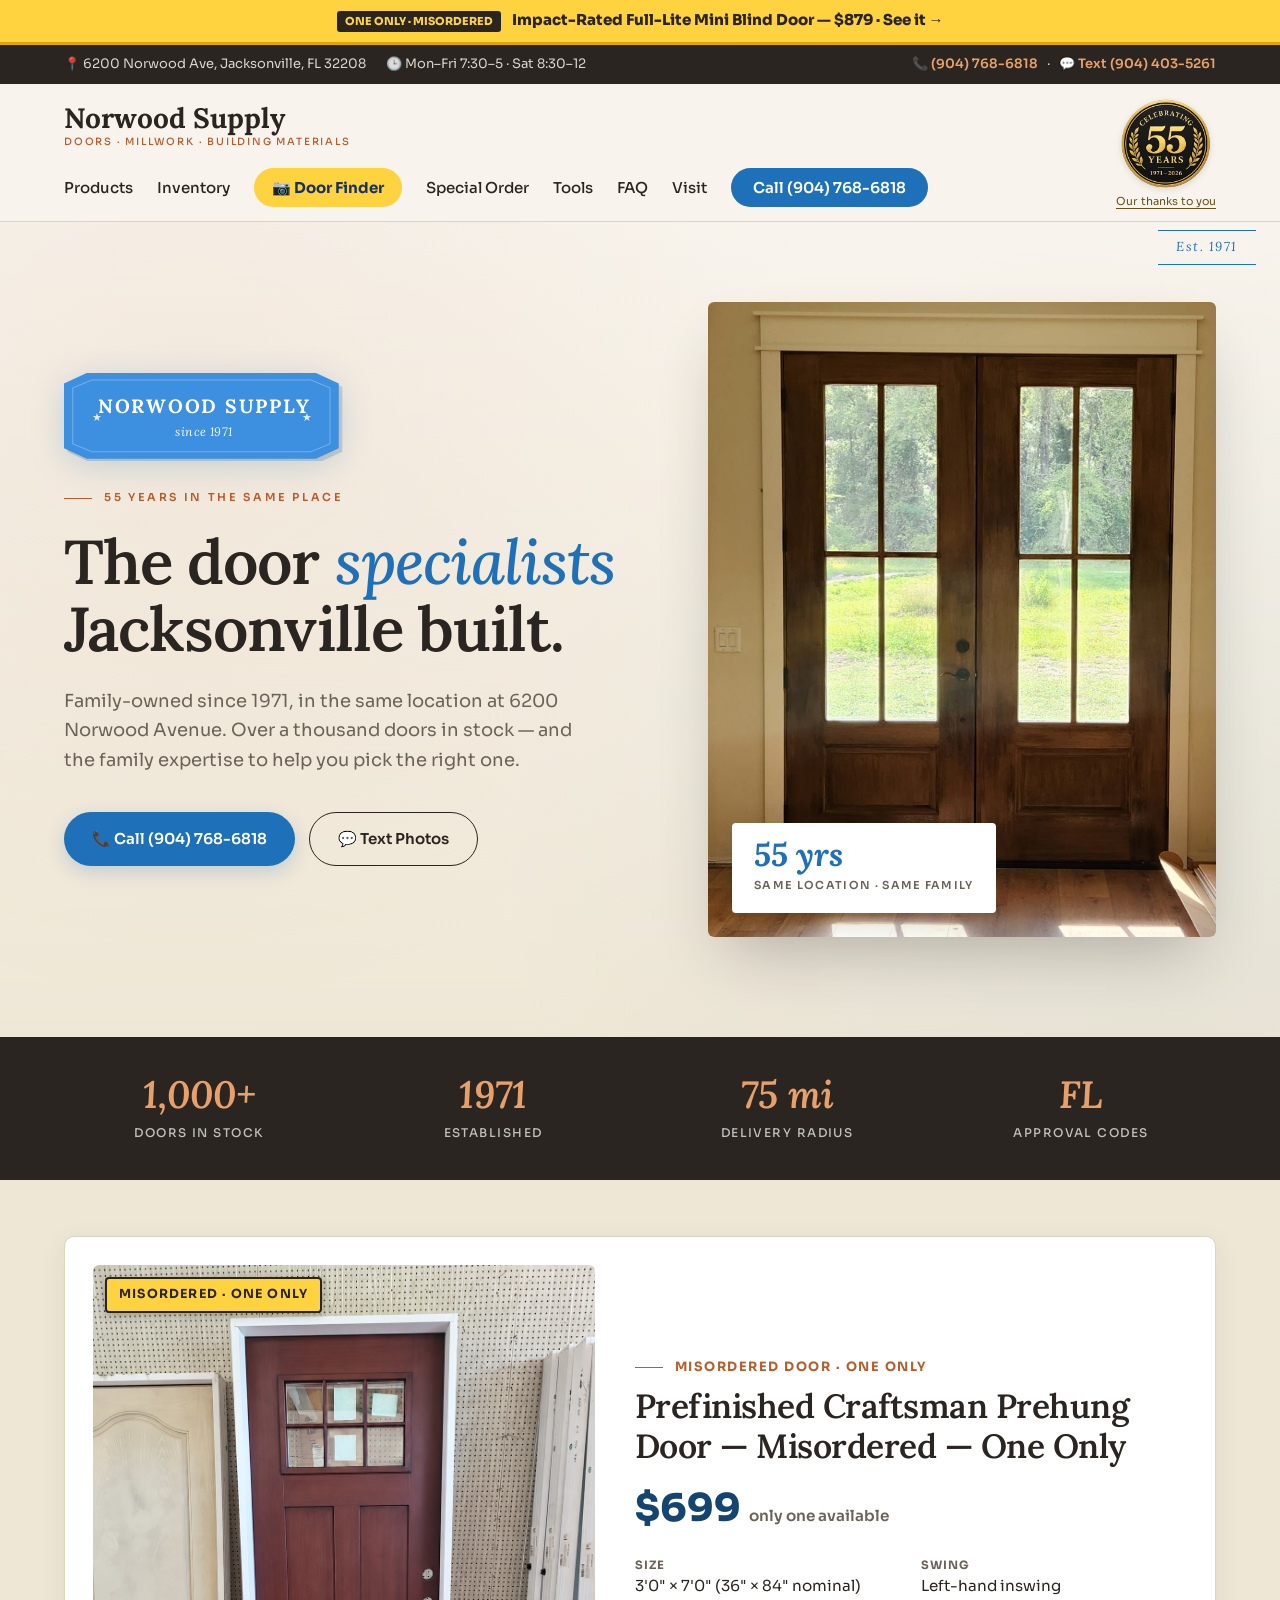
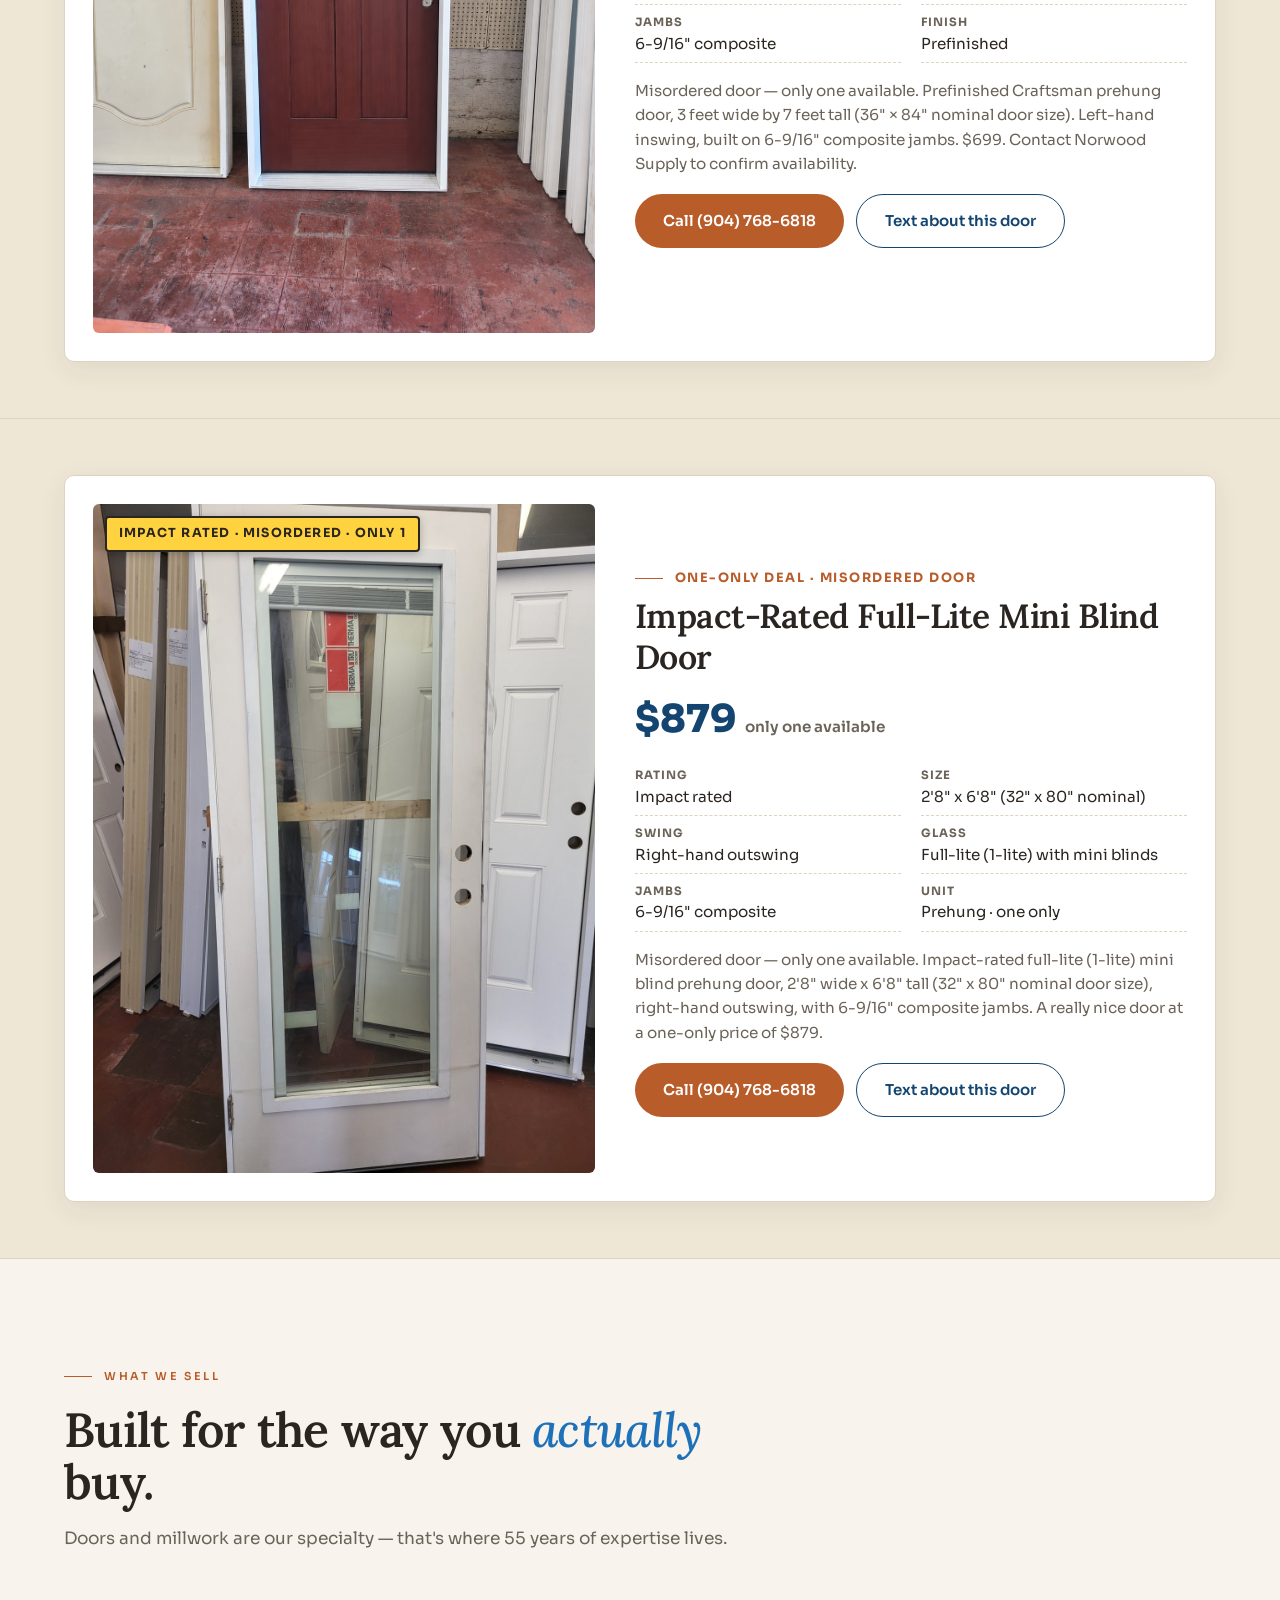
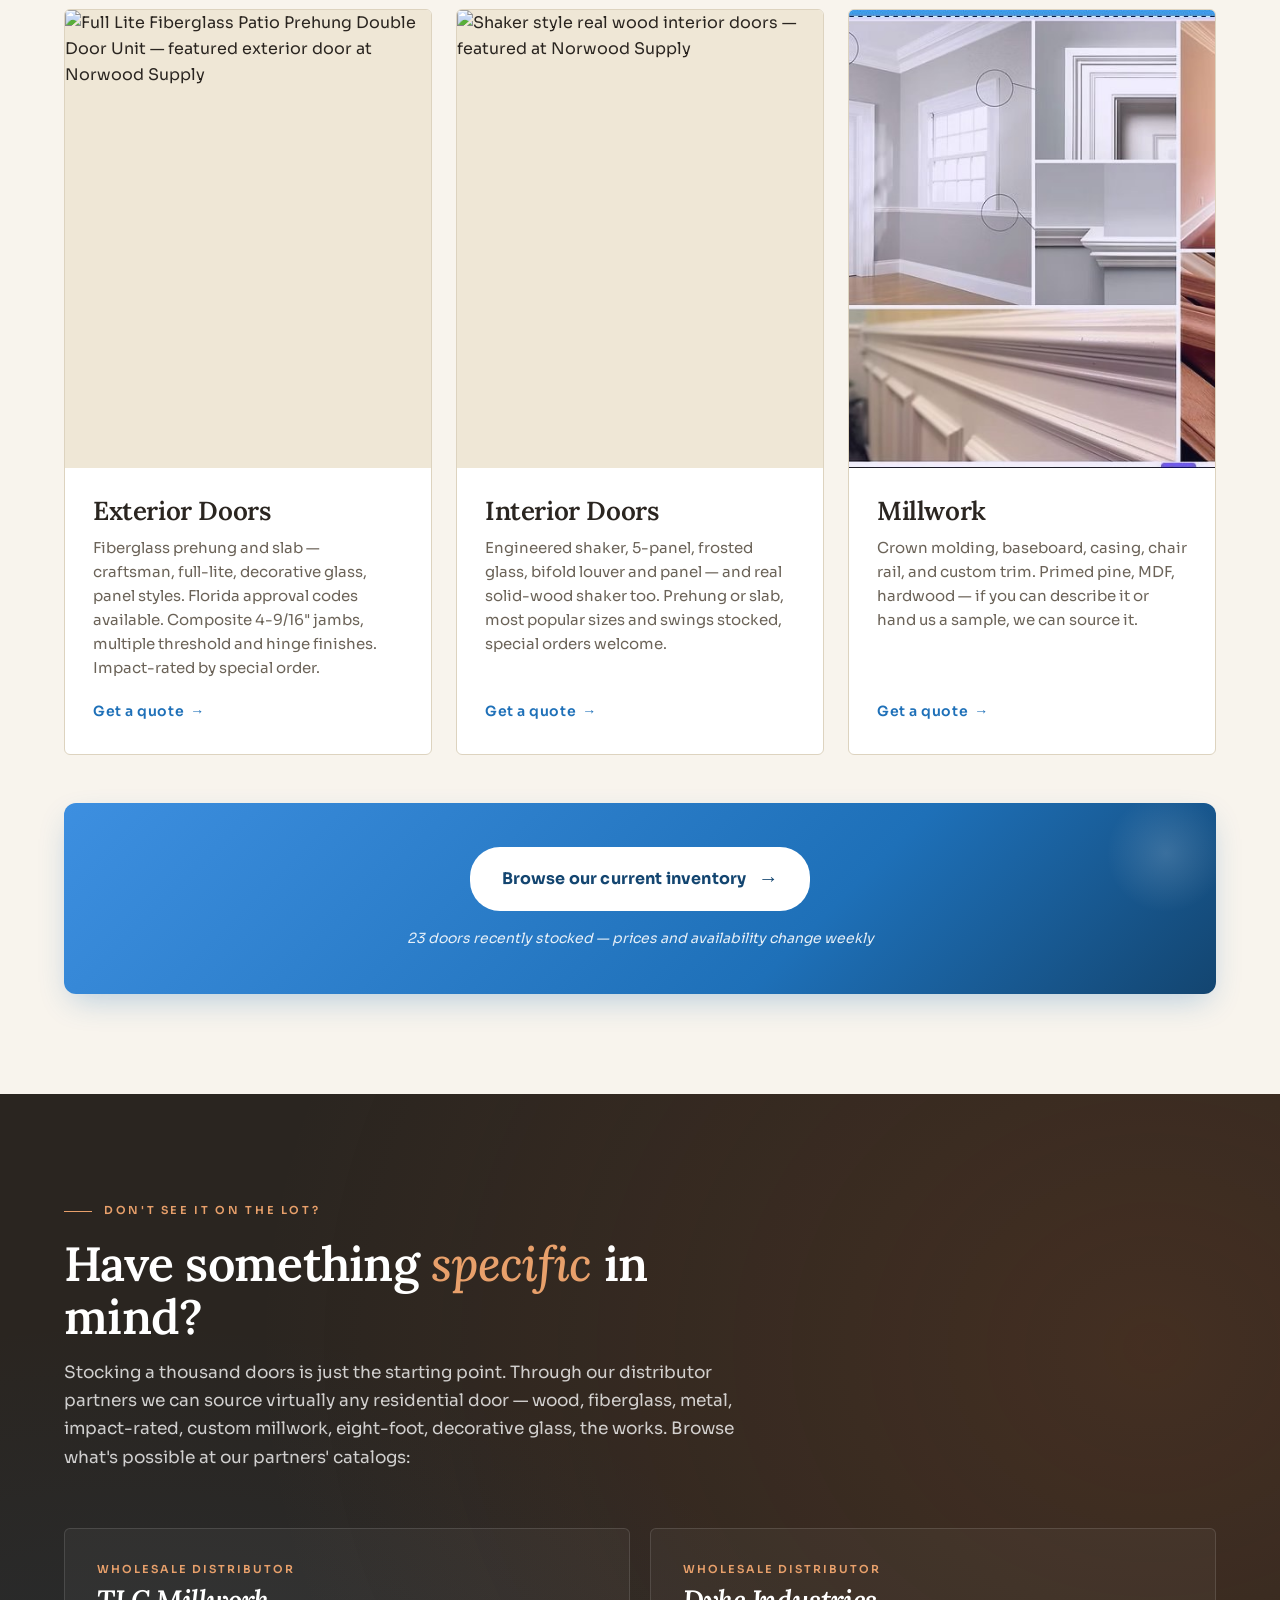
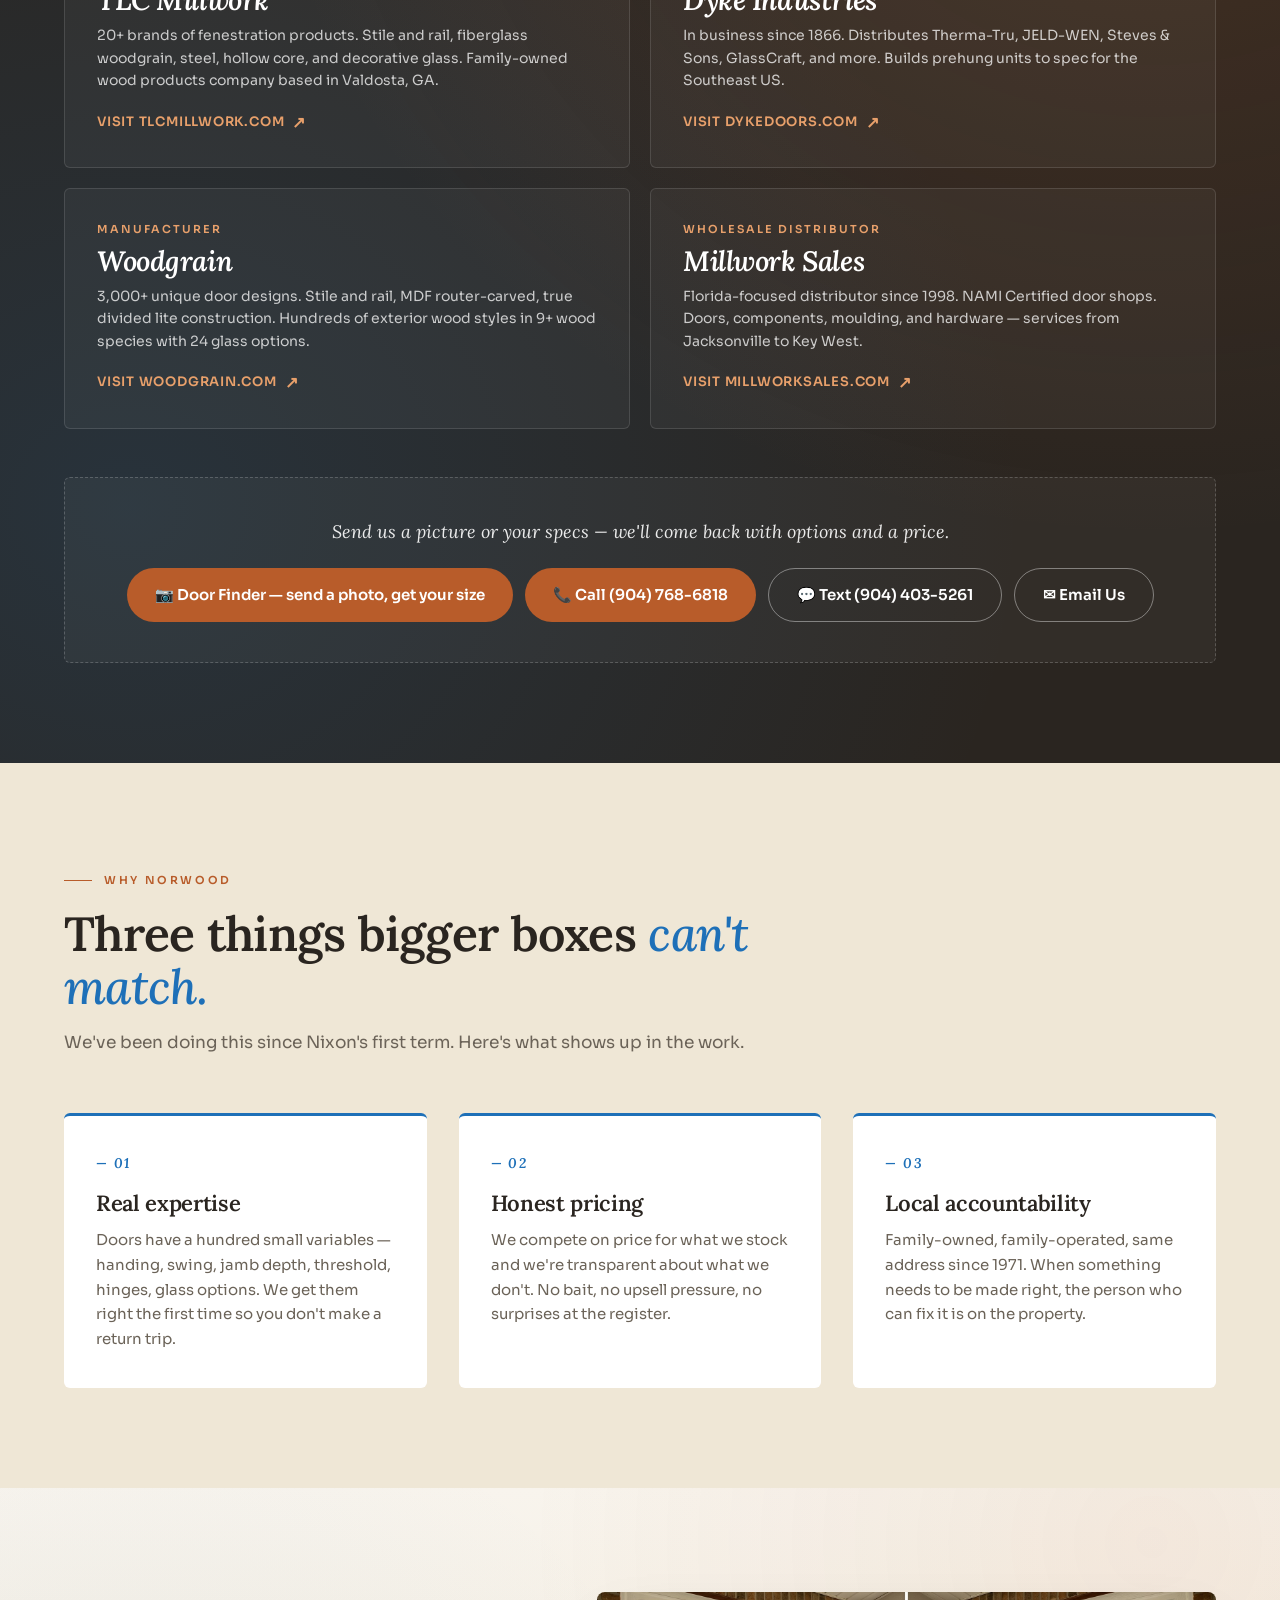
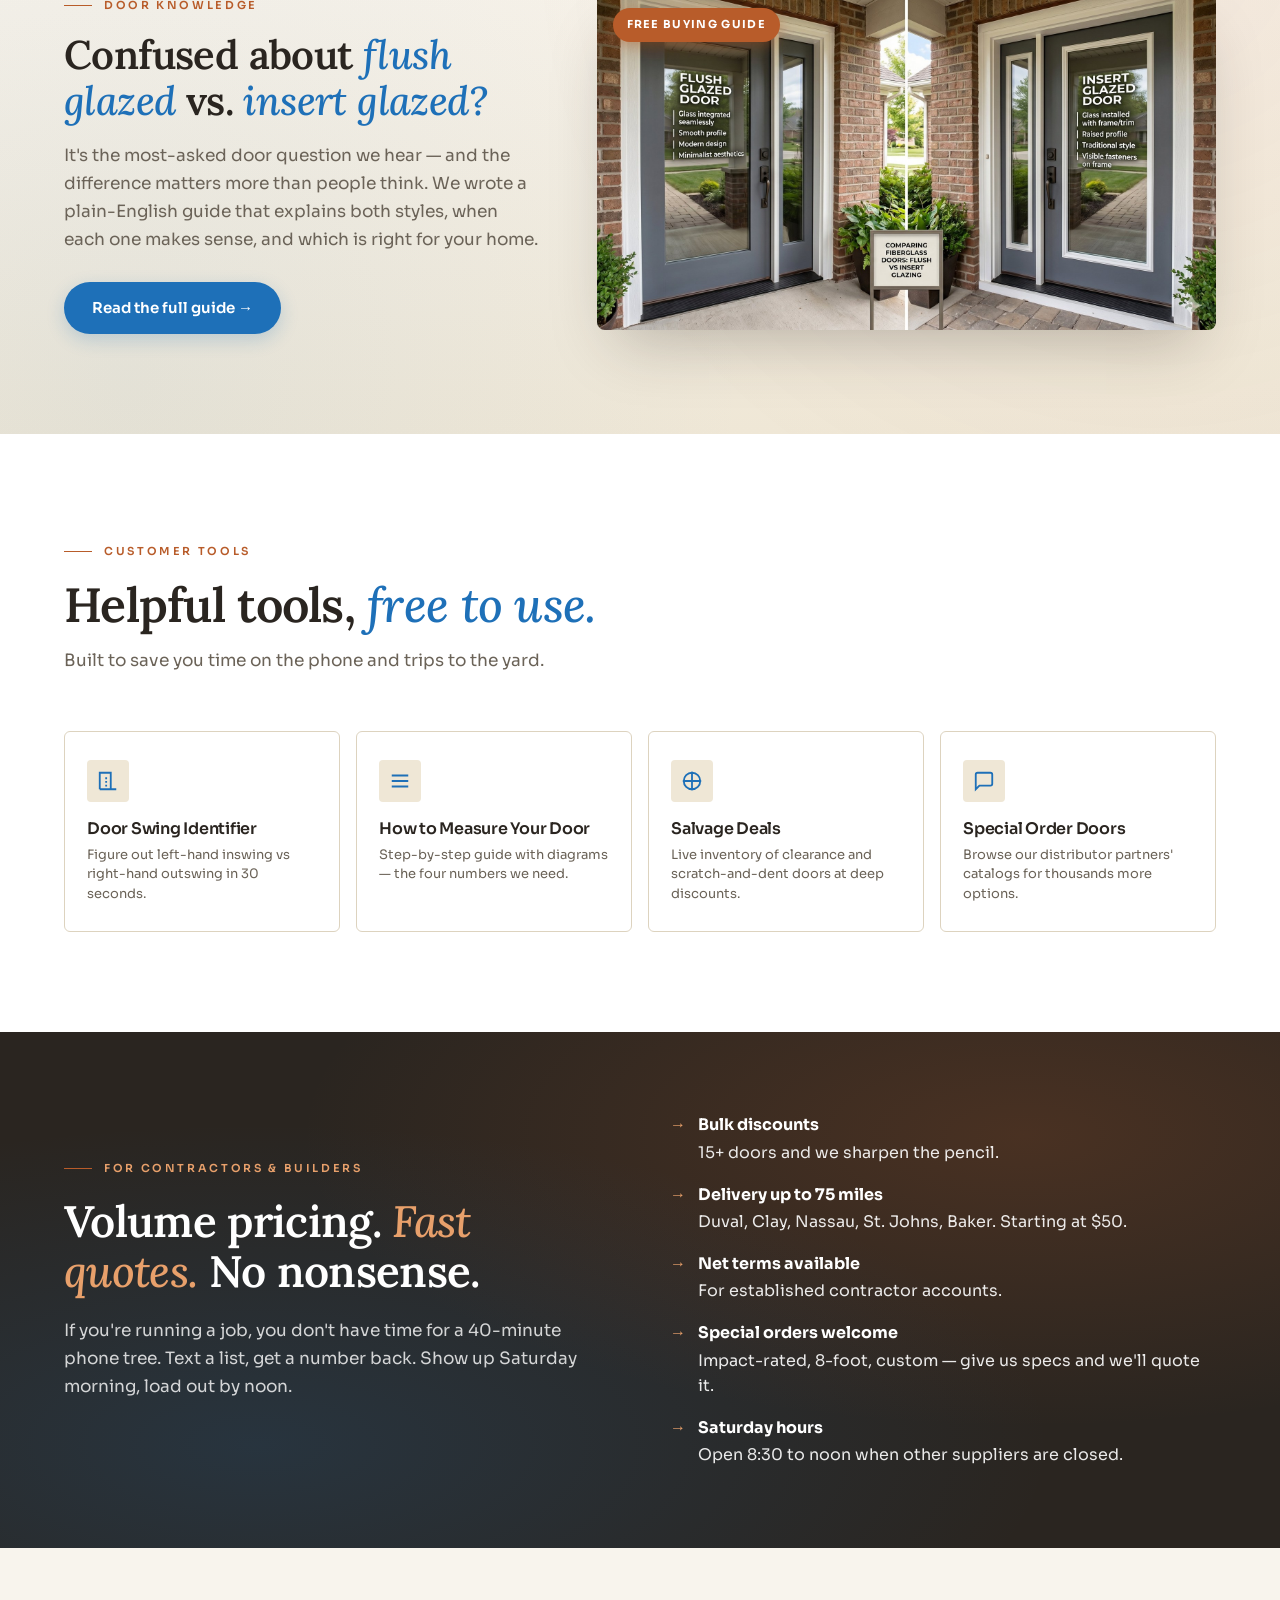
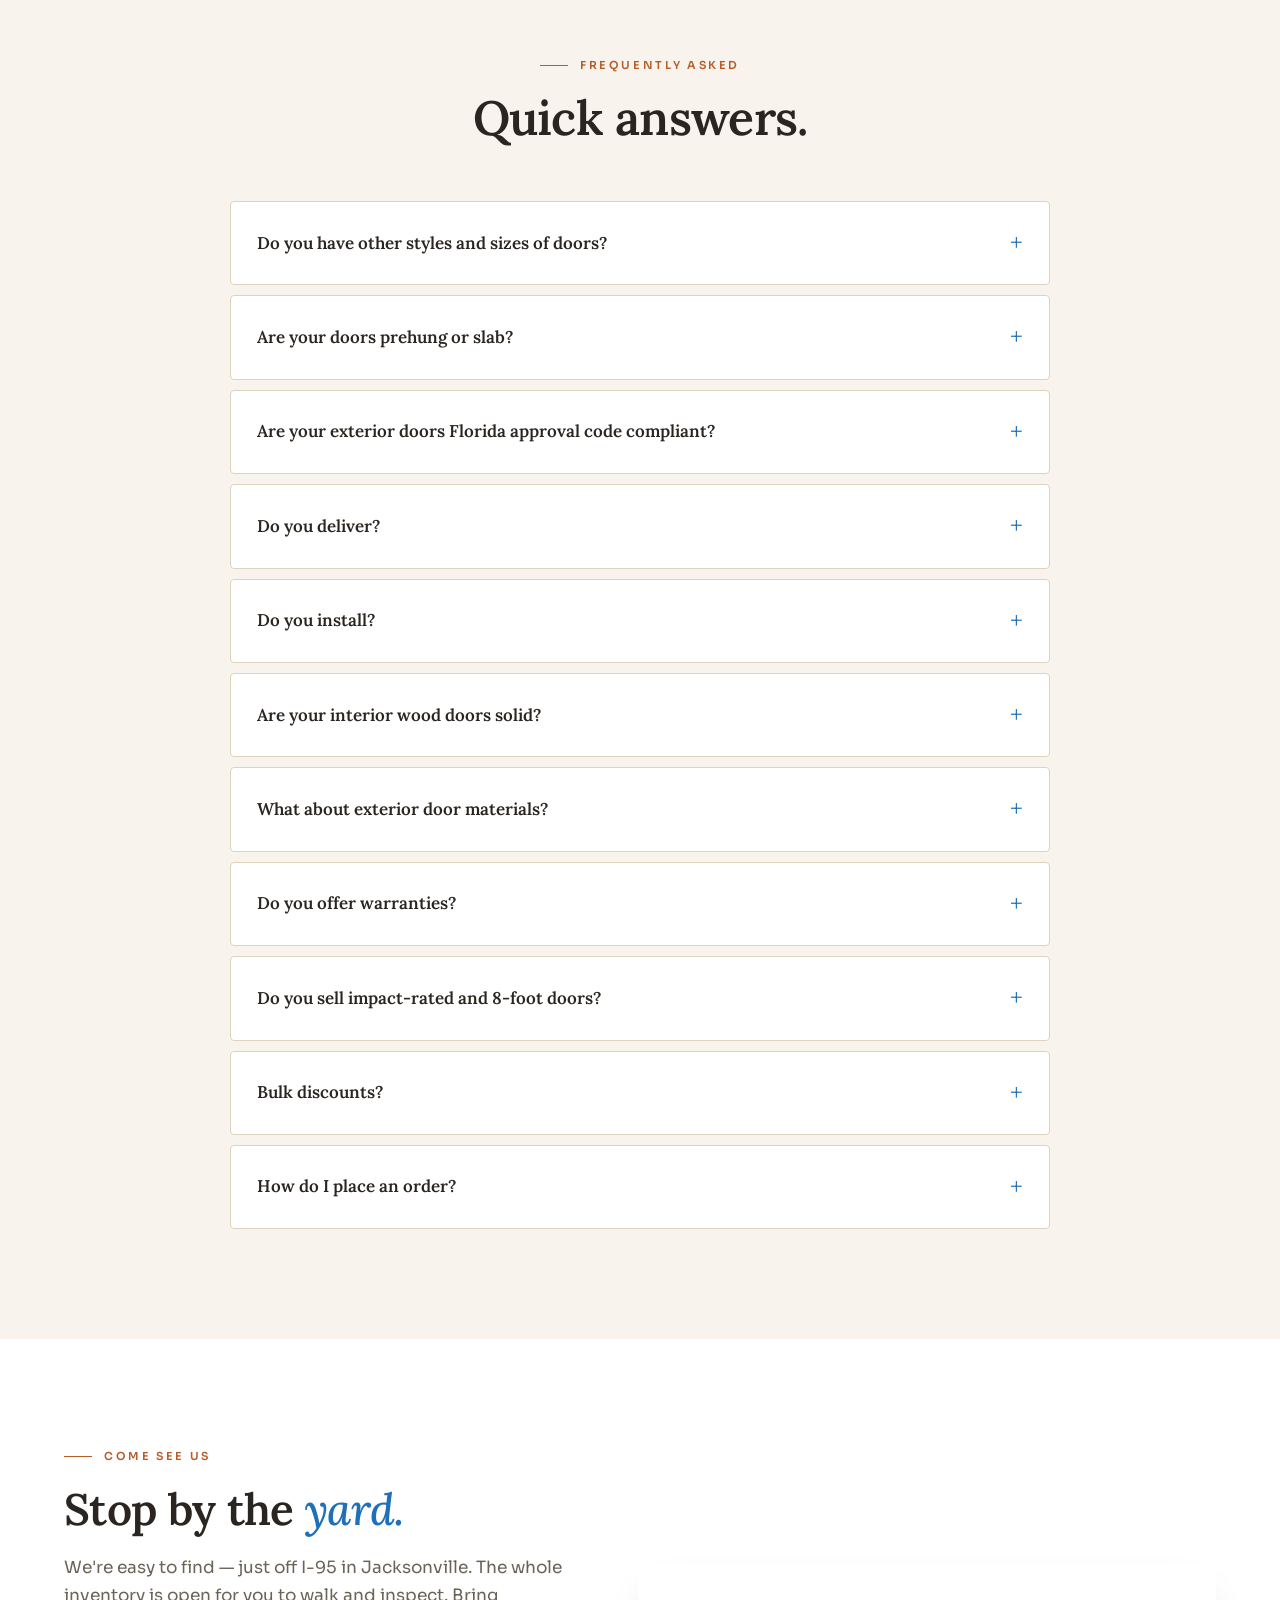
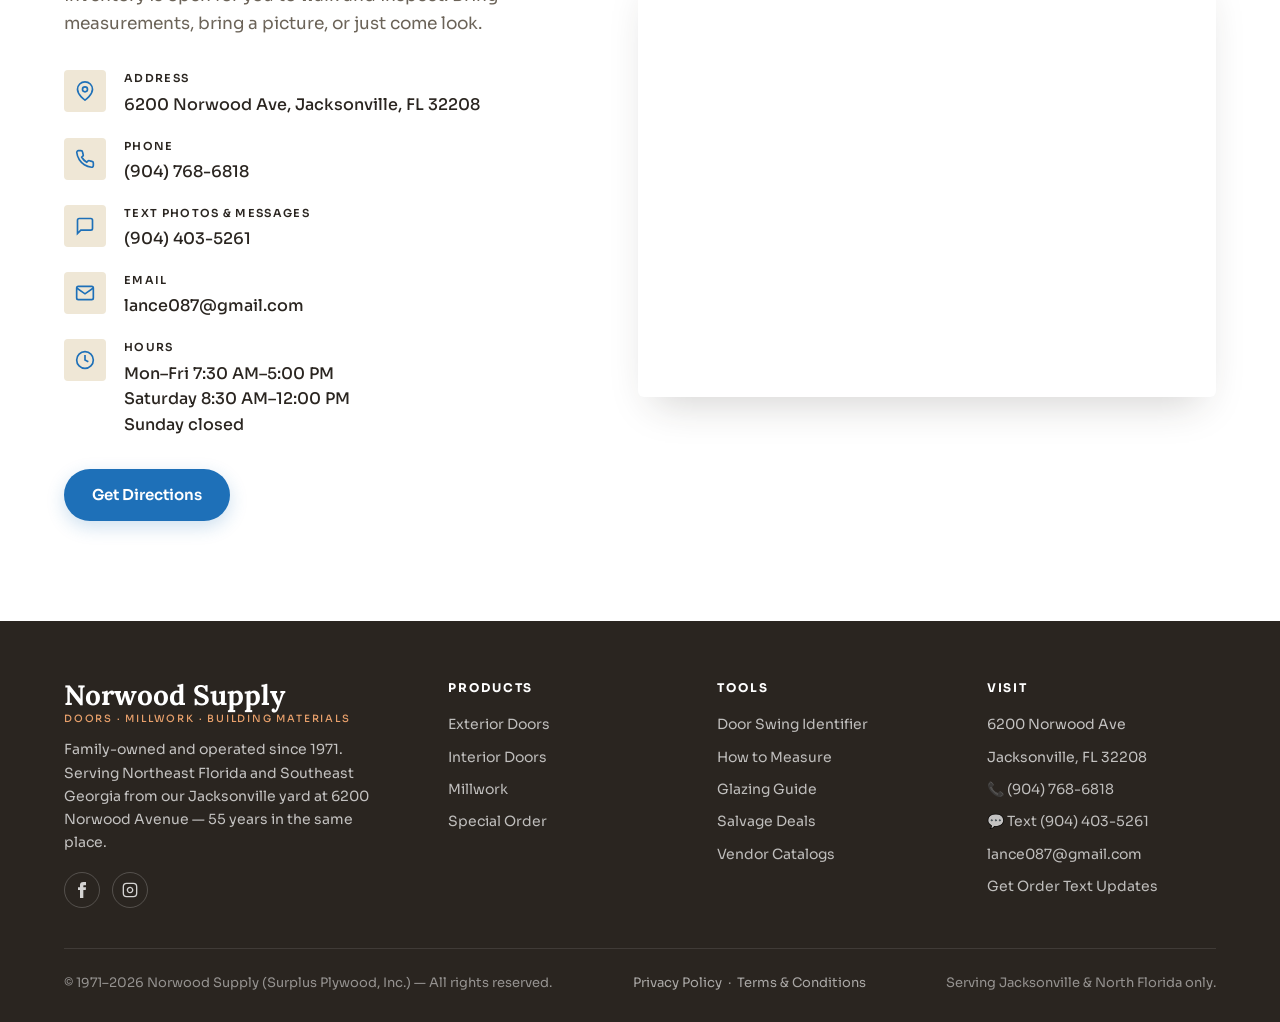
==== commit 037b167c: "Add 55th-anniversary seal and customer thank-you message" ====
--- a/index.html
+++ b/index.html
@@ -1101,6 +1101,8 @@
 'https://www.googletagmanager.com/gtm.js?id='+i+dl;f.parentNode.insertBefore(j,f);
 })(window,document,'script','dataLayer','GTM-W55MT4H');</script>
 <!-- End Google Tag Manager -->
+<link rel="stylesheet" href="/anniversary.css?v=20261101">
+<script src="/anniversary.js?v=20261101" defer></script>
 </head>
 <body>
 
@@ -1131,7 +1133,7 @@
 </div>
 
 <!-- HEADER -->
-<header>
+<header class="ns-anniversary-header ns-anniversary-home">
   <div class="container header-inner">
     <a href="#" class="logo">Norwood Supply<span>Doors · Millwork · Building Materials</span></a>
     <nav>
@@ -1147,6 +1149,10 @@
         <li><a href="tel:9047686818" class="nav-cta">Call (904) 768-6818</a></li>
       </ul>
     </nav>
+    <button class="ns-anniversary-trigger" type="button" data-anniversary-open aria-haspopup="dialog" aria-controls="anniversary-thanks" aria-label="Celebrating 55 years, 1971–2026. Read our thank-you message.">
+      <img src="/images/norwood-55-years.webp" alt="" width="96" height="96">
+      <span>Our thanks to you</span>
+    </button>
   </div>
 </header>
 
@@ -1660,3 +1666,4 @@
 </script>
 </body>
 </html>
+
--- a/anniversary.css
+++ b/anniversary.css
@@ -0,0 +1,100 @@
+/* Norwood Supply's 55th anniversary: an optional thank-you, opened on demand. */
+.ns-anniversary-header .header-inner {
+  display: grid;
+  grid-template-columns: minmax(0, 1fr) auto;
+  gap: 12px 28px;
+  align-items: center;
+  padding: 12px 24px;
+}
+.ns-anniversary-header .logo { grid-column: 1; grid-row: 1; justify-self: start; }
+.ns-anniversary-header nav { grid-column: 1; grid-row: 2; }
+.ns-anniversary-header nav ul { gap: 24px; flex-wrap: wrap; }
+.ns-anniversary-header.header { padding: 0; }
+.ns-anniversary-trigger {
+  grid-column: 2;
+  grid-row: 1 / span 2;
+  display: flex;
+  flex-direction: column;
+  align-items: center;
+  gap: 2px;
+  padding: 0;
+  border: 0;
+  background: transparent;
+  color: #69501e;
+  cursor: pointer;
+  font: inherit;
+  flex-shrink: 0;
+}
+.ns-anniversary-trigger img {
+  display: block;
+  width: 96px;
+  height: 96px;
+  object-fit: contain;
+  filter: drop-shadow(0 2px 3px #0002);
+  transition: transform 160ms ease;
+}
+.ns-anniversary-trigger span { font-size: 11px; line-height: 1.4; text-decoration: underline; text-underline-offset: 3px; }
+.ns-anniversary-trigger:hover img { transform: translateY(-2px); }
+.ns-anniversary-trigger:focus-visible,
+.ns-anniversary-dialog button:focus-visible { outline: 3px solid #1e70b8; outline-offset: 4px; border-radius: 6px; }
+.ns-anniversary-dialog {
+  position: fixed;
+  inset: 0;
+  width: min(560px, calc(100% - 32px));
+  max-height: calc(100dvh - 32px);
+  margin: auto;
+  padding: 0;
+  border: 1px solid #b7954a;
+  border-radius: 18px;
+  color: #2a2520;
+  background: #fcf9f2;
+  box-shadow: 0 24px 80px #0005;
+  overflow: auto;
+}
+.ns-anniversary-dialog::backdrop { background: #151310b8; }
+.ns-anniversary-content { padding: 32px 40px 36px; text-align: center; }
+.ns-anniversary-close {
+  position: absolute;
+  top: 10px;
+  right: 10px;
+  width: 44px;
+  height: 44px;
+  border: 0;
+  border-radius: 50%;
+  background: transparent;
+  color: #51452d;
+  cursor: pointer;
+  font: 30px/1 Arial, sans-serif;
+}
+.ns-anniversary-close:hover { background: #ede3cc; }
+.ns-anniversary-dialog img { display: block; width: 156px; height: 156px; margin: 0 auto 16px; }
+.ns-anniversary-dialog h2 { margin: 0 0 20px; font-family: 'Lora', Georgia, serif; font-size: clamp(26px, 5vw, 34px); font-weight: 600; line-height: 1.2; color: #2a2520; }
+.ns-anniversary-dialog p { margin: 0 0 16px; font-size: 15px; line-height: 1.7; }
+.ns-anniversary-dialog .ns-anniversary-signature { margin: 22px 0; color: #69501e; }
+.ns-anniversary-done { padding: 12px 24px; border: 1px solid #2a2520; border-radius: 24px; background: #2a2520; color: #fcf9f2; cursor: pointer; font: 600 14px 'Sora', system-ui, sans-serif; }
+.ns-anniversary-done:hover { background: #4c402c; }
+@media (max-width: 900px) {
+  .ns-anniversary-home .header-inner { grid-template-columns: minmax(0, 1fr) auto auto; gap: 12px; }
+  .ns-anniversary-home nav { grid-column: 2; grid-row: 1; }
+  .ns-anniversary-home .ns-anniversary-trigger { grid-column: 3; grid-row: 1; }
+  .ns-anniversary-home nav ul { gap: 16px; }
+  .ns-anniversary-trigger img { width: 80px; height: 80px; }
+  .ns-anniversary-catalog .header-inner { gap: 10px 16px; }
+  .ns-anniversary-catalog .ns-anniversary-trigger { grid-row: 1; }
+  .ns-anniversary-catalog nav { grid-column: 1 / -1; }
+  .ns-anniversary-catalog nav ul { gap: 16px 20px; }
+}
+@media (max-width: 540px) {
+  .ns-anniversary-header .header-inner { padding: 10px 16px; gap: 10px; }
+  .ns-anniversary-home .logo { font-size: 21px; }
+  .ns-anniversary-home .logo span { max-width: 190px; font-size: 8px; letter-spacing: 0.1em; line-height: 1.5; }
+  .ns-anniversary-trigger img { width: 68px; height: 68px; }
+  .ns-anniversary-trigger span { font-size: 10px; }
+  .ns-anniversary-catalog nav a { font-size: 13px; }
+  .ns-anniversary-content { padding: 28px 24px; }
+  .ns-anniversary-dialog img { width: 124px; height: 124px; }
+}
+@media (prefers-reduced-motion: reduce) {
+  .ns-anniversary-trigger img { transition: none; }
+  .ns-anniversary-trigger:hover img { transform: none; }
+}
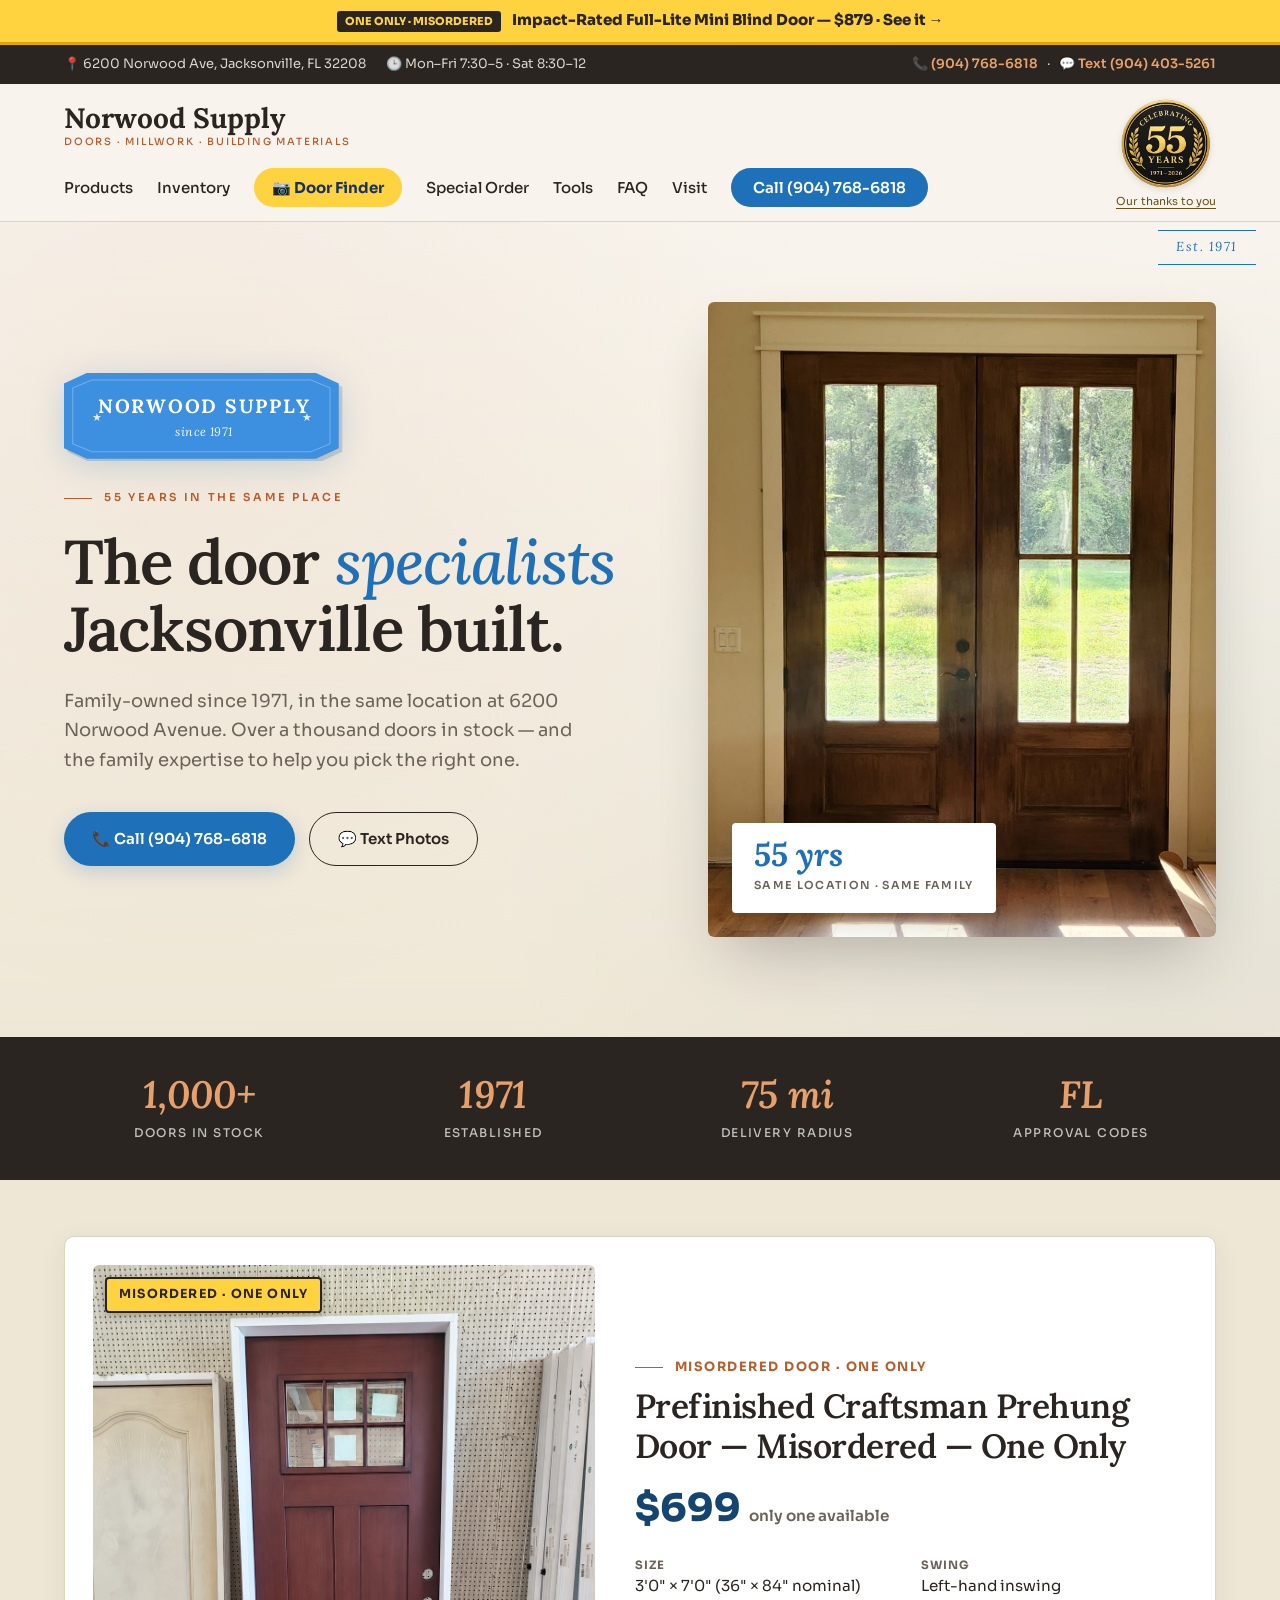
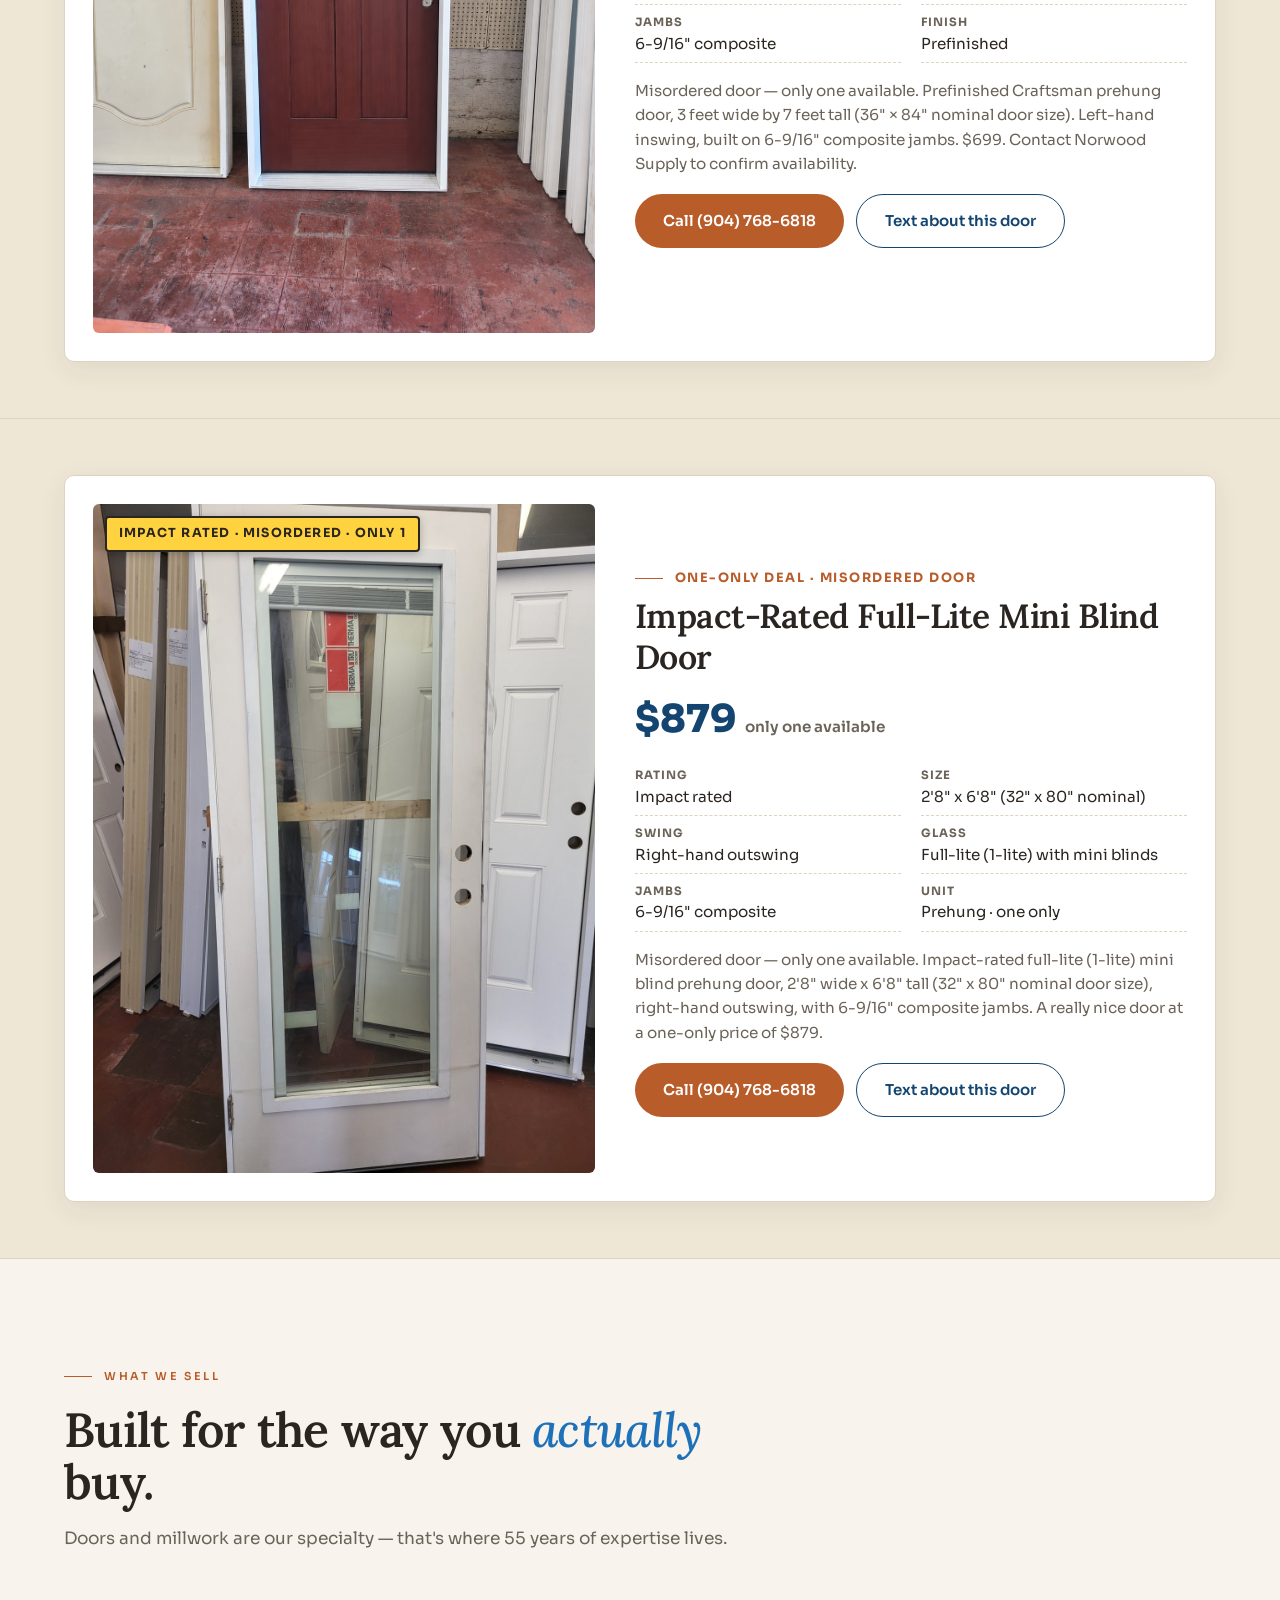
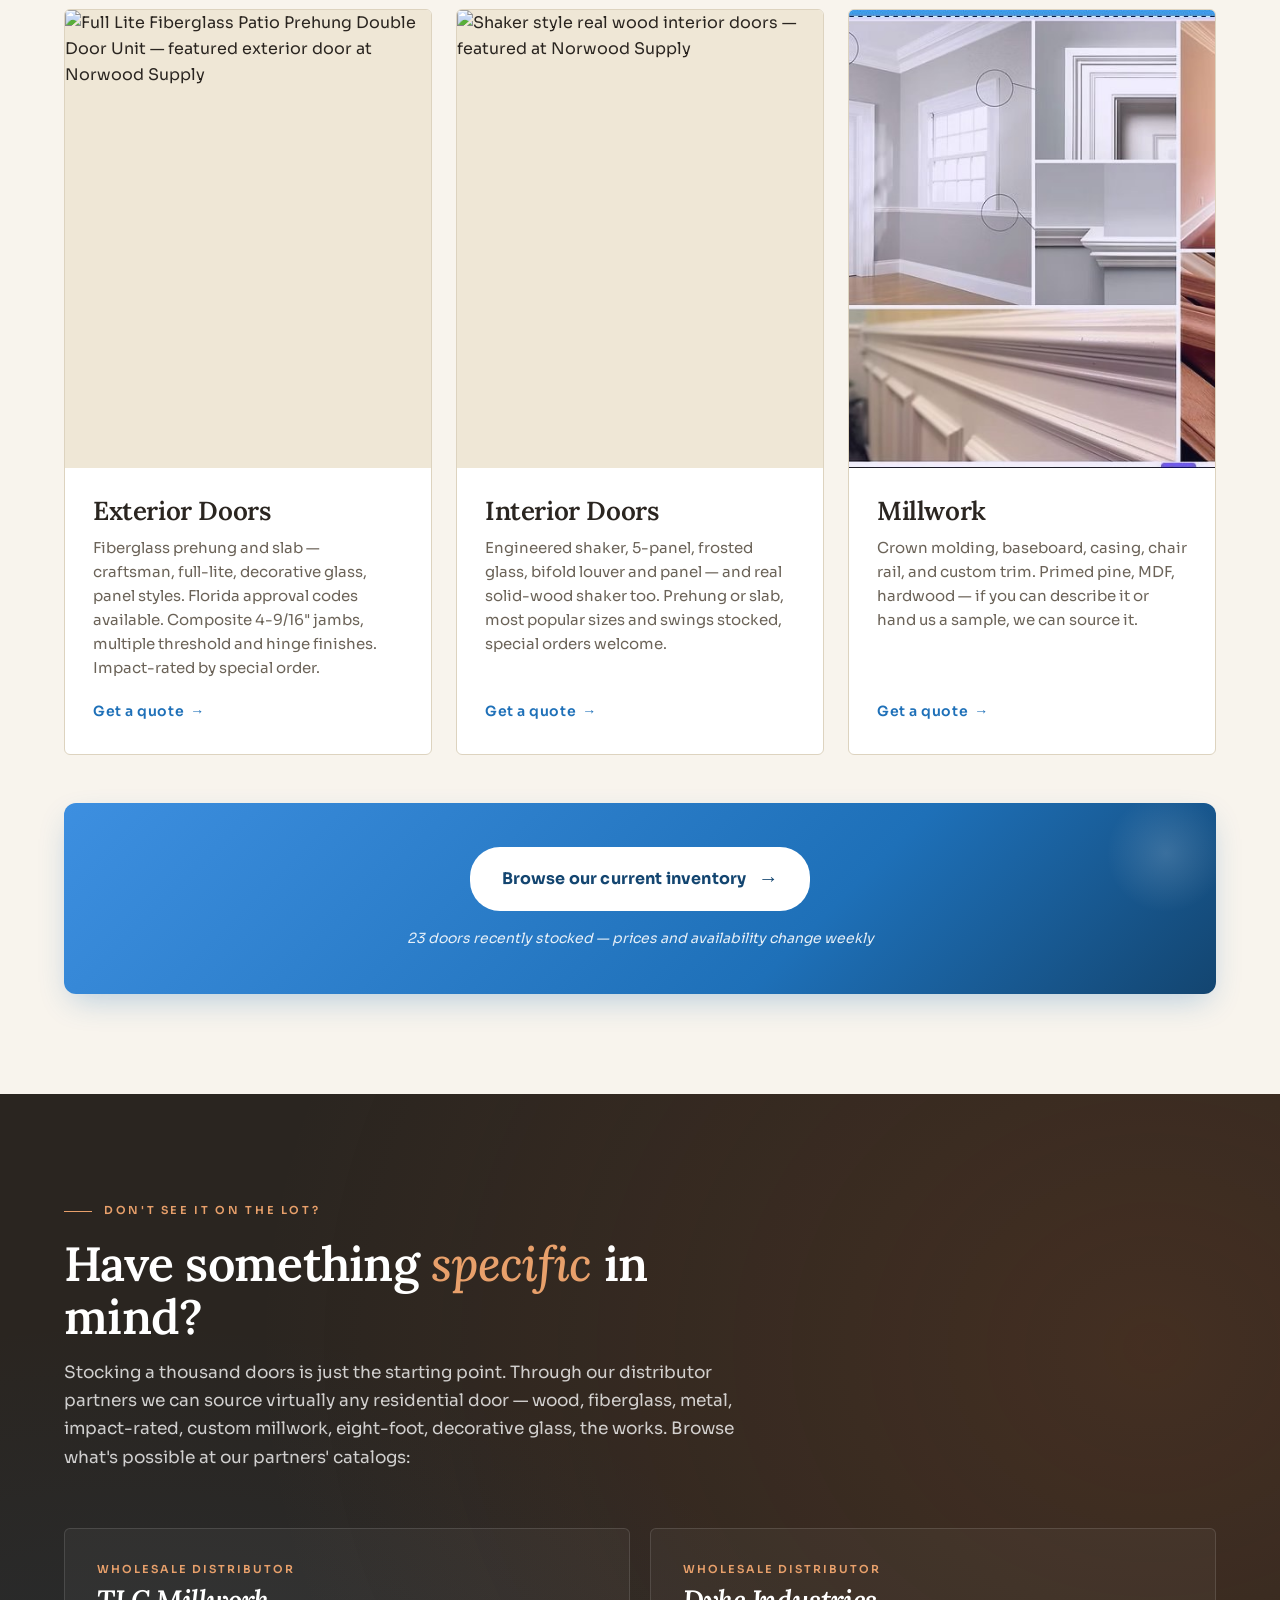
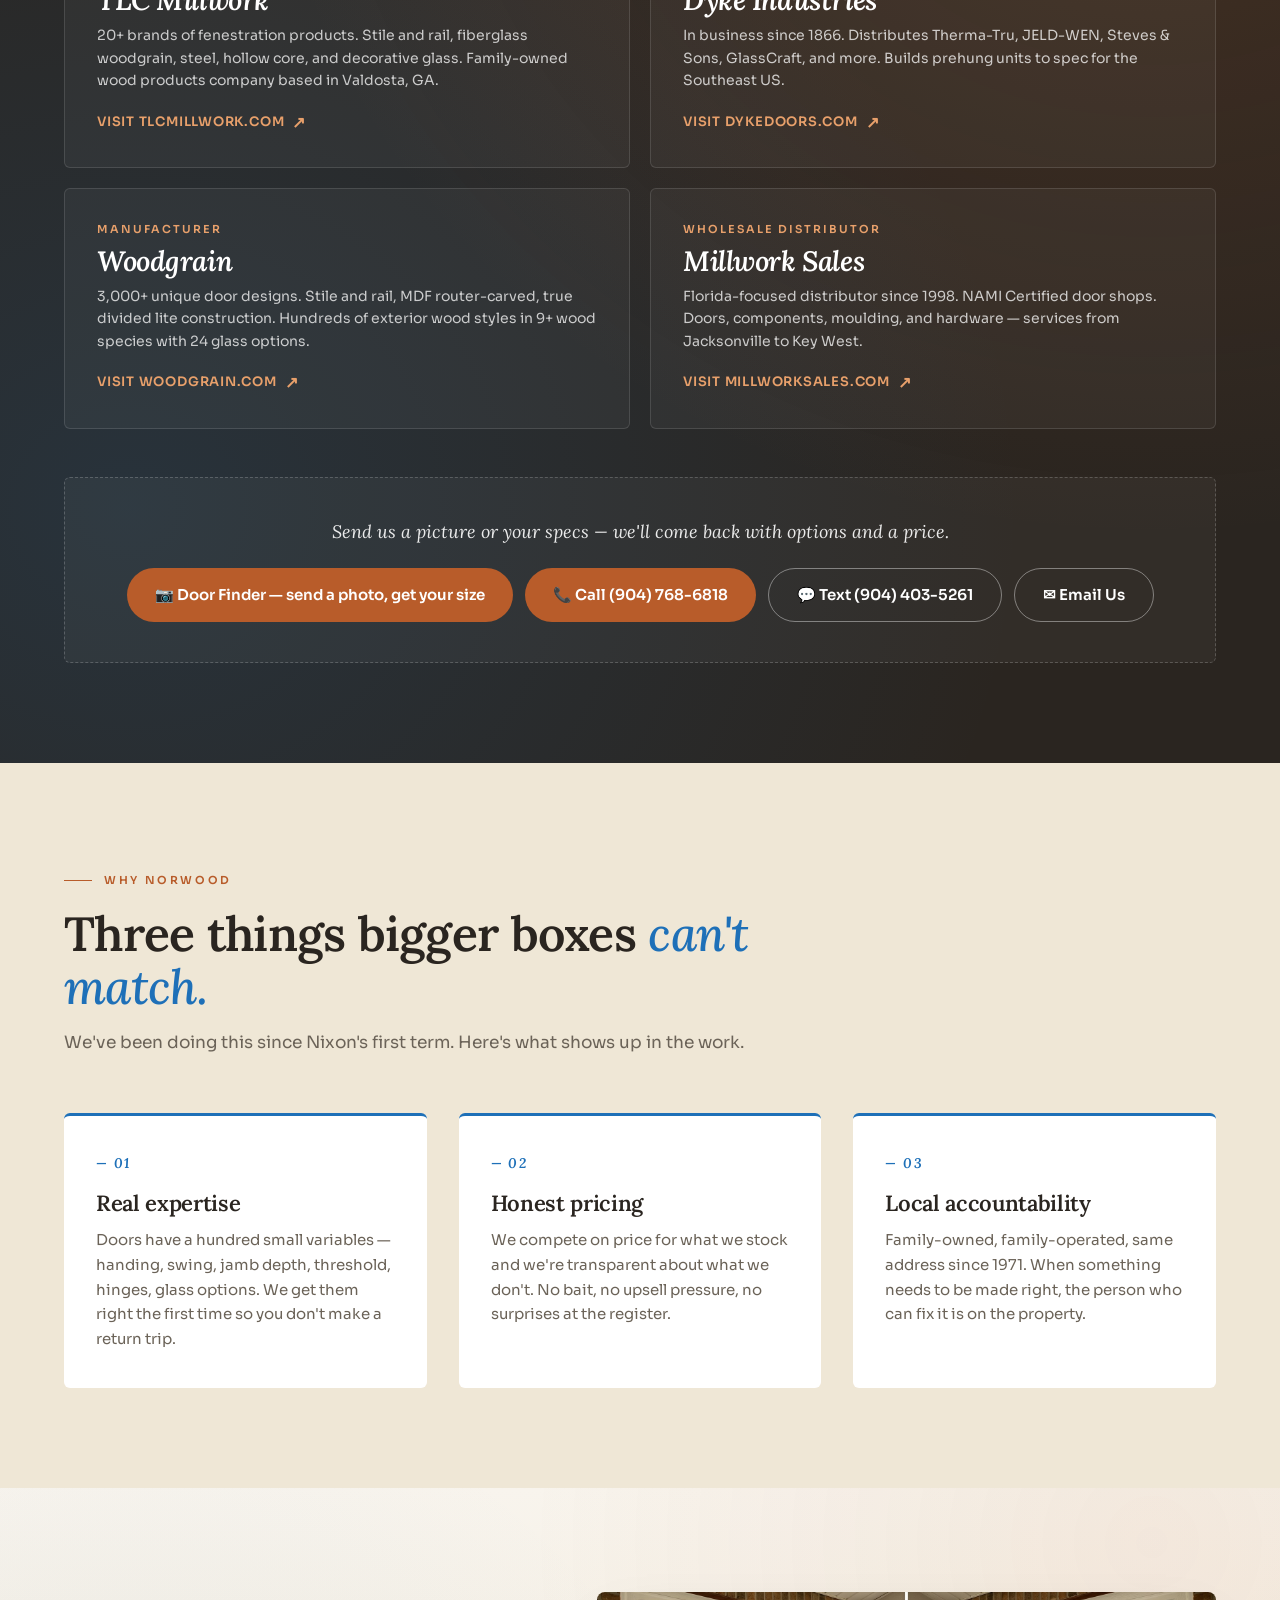
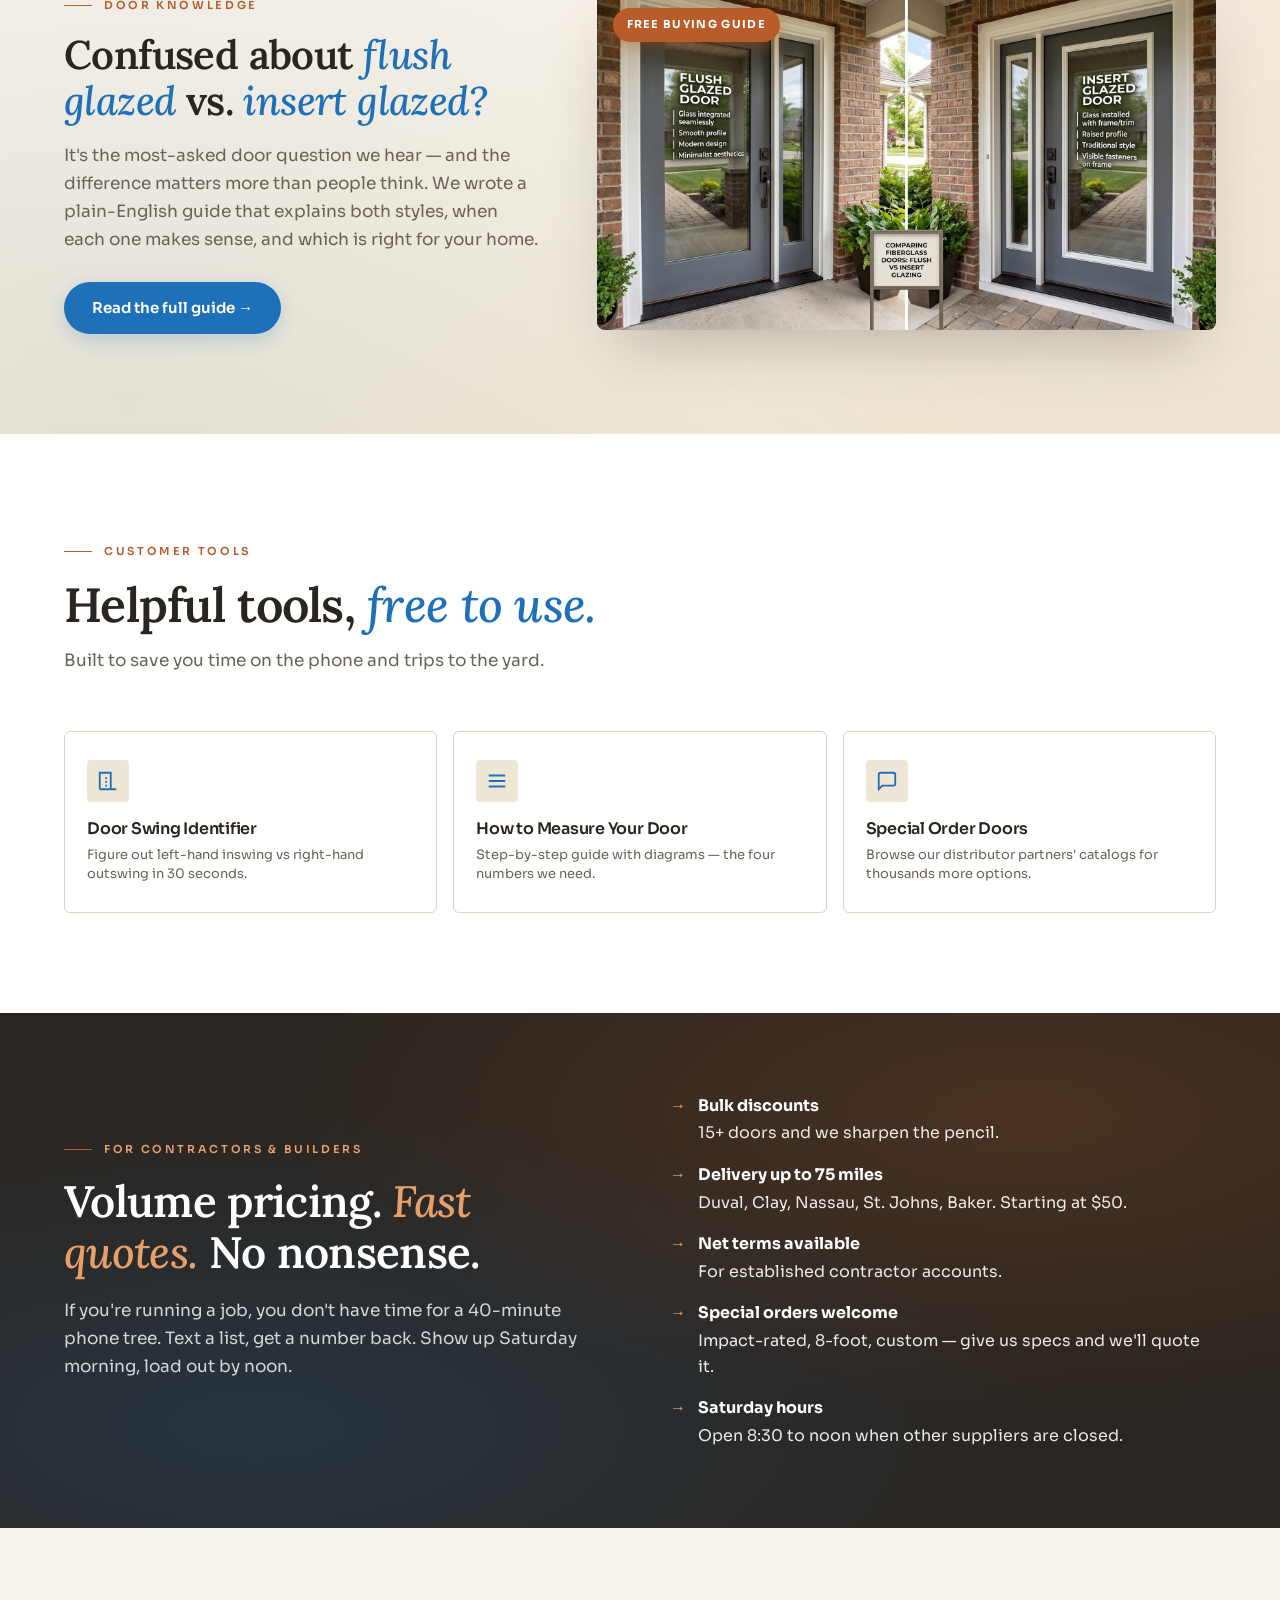
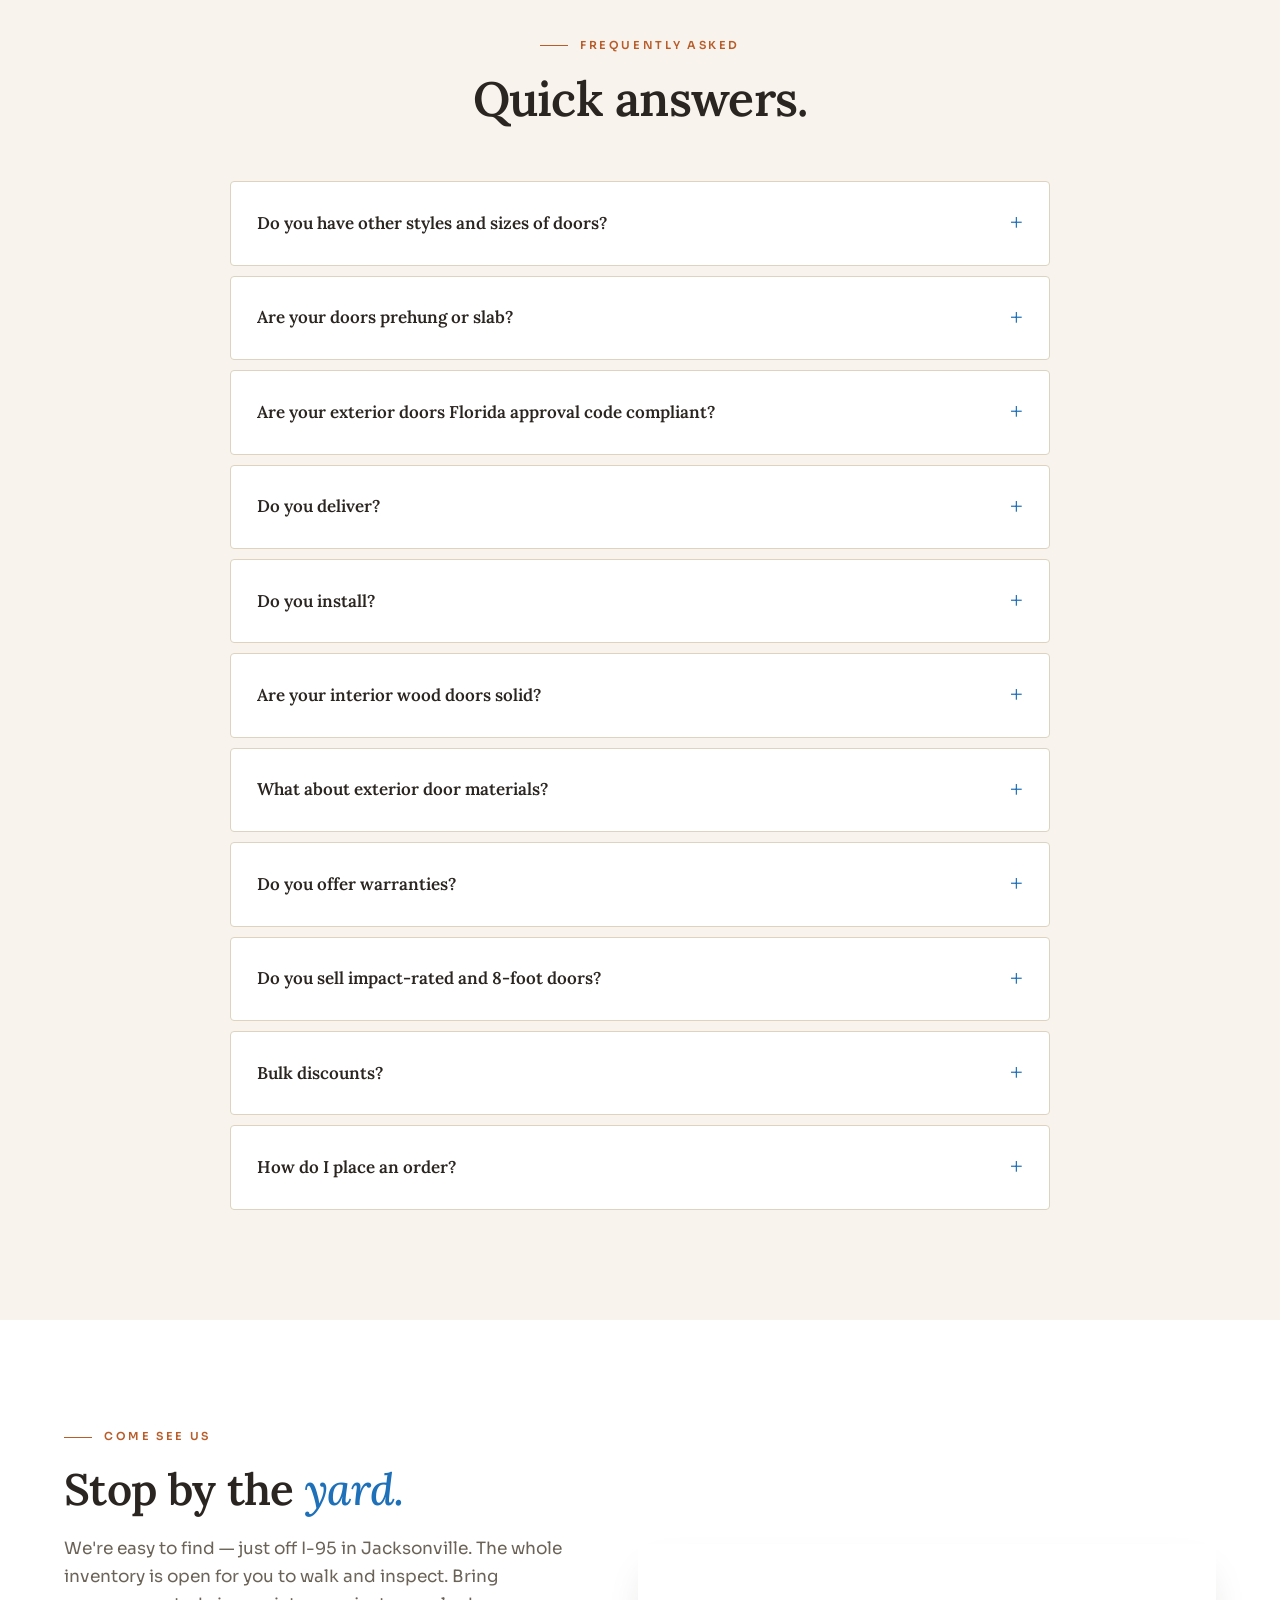
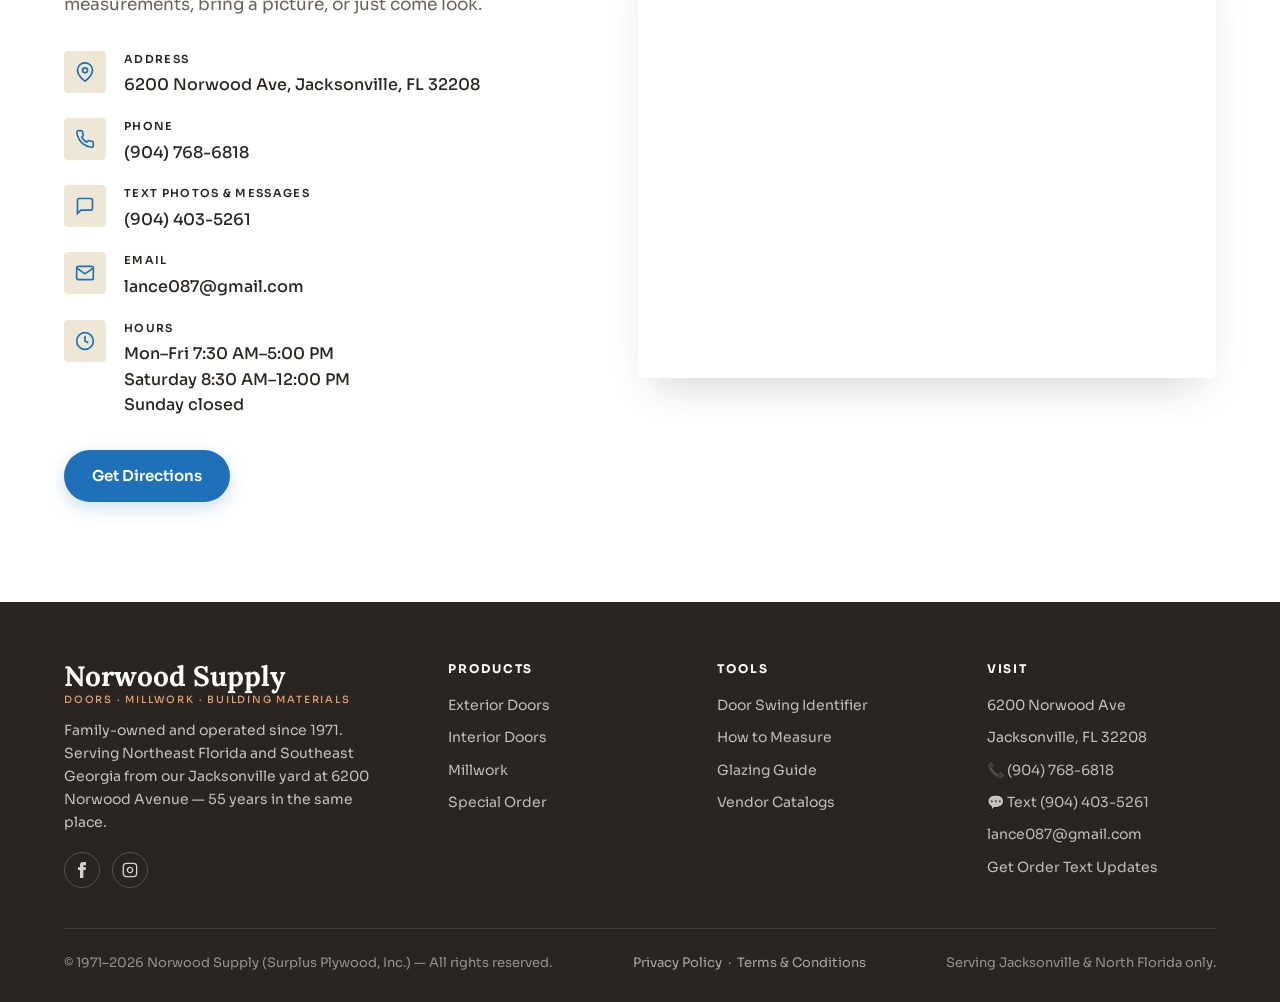
==== commit a236d0bb: "Remove salvage site links from homepage and footer" ====
--- a/index.html
+++ b/index.html
@@ -808,7 +808,7 @@
   }
 
   /* TOOLS */
-  .tools-grid { display: grid; grid-template-columns: repeat(4, 1fr); gap: 16px; }  .tool-card {
+  .tools-grid { display: grid; grid-template-columns: repeat(3, 1fr); gap: 16px; }  .tool-card {
     background: var(--white);
     border: 1px solid var(--line);
     padding: 28px 22px;
@@ -1392,13 +1392,6 @@
         </div>
         <h4>How to Measure Your Door</h4>
         <p>Step-by-step guide with diagrams — the four numbers we need.</p>
-      </a>
-      <a href="https://lance087-svg.github.io/norwood-tool/salvage.html" target="_blank" rel="noopener" class="tool-card">
-        <div class="tool-icon">
-          <svg width="22" height="22" viewBox="0 0 24 24" fill="none" stroke="currentColor" stroke-width="2"><path d="M12 2v20M2 12h20"/><circle cx="12" cy="12" r="9"/></svg>
-        </div>
-        <h4>Salvage Deals</h4>
-        <p>Live inventory of clearance and scratch-and-dent doors at deep discounts.</p>
       </a>
       <a href="#special" class="tool-card">
         <div class="tool-icon">
@@ -1582,7 +1575,6 @@
           <li><a href="tools/door-swing.html">Door Swing Identifier</a></li>
           <li><a href="tools/measure-your-door.html">How to Measure</a></li>
           <li><a href="tools/flush-vs-insert.html">Glazing Guide</a></li>
-          <li><a href="https://lance087-svg.github.io/norwood-tool/salvage.html" target="_blank" rel="noopener">Salvage Deals</a></li>
           <li><a href="#special">Vendor Catalogs</a></li>
         </ul>
       </div>
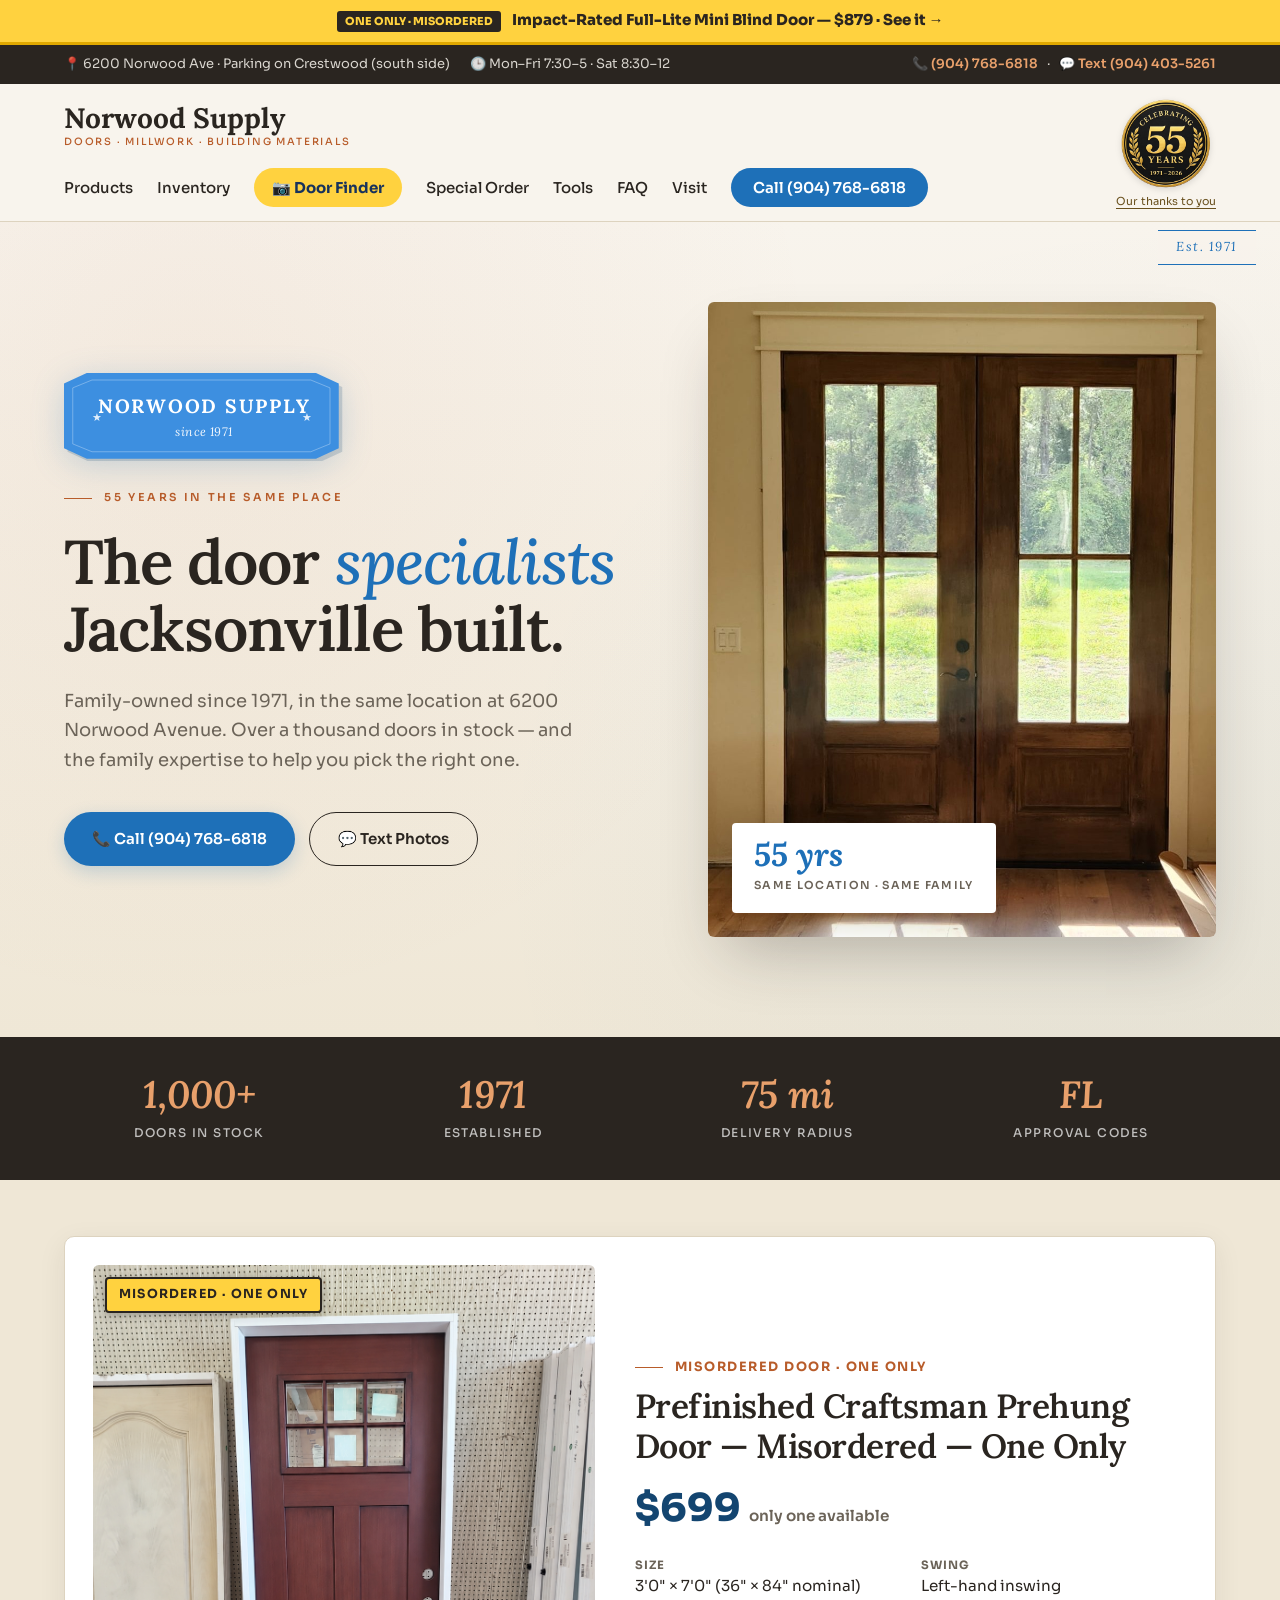
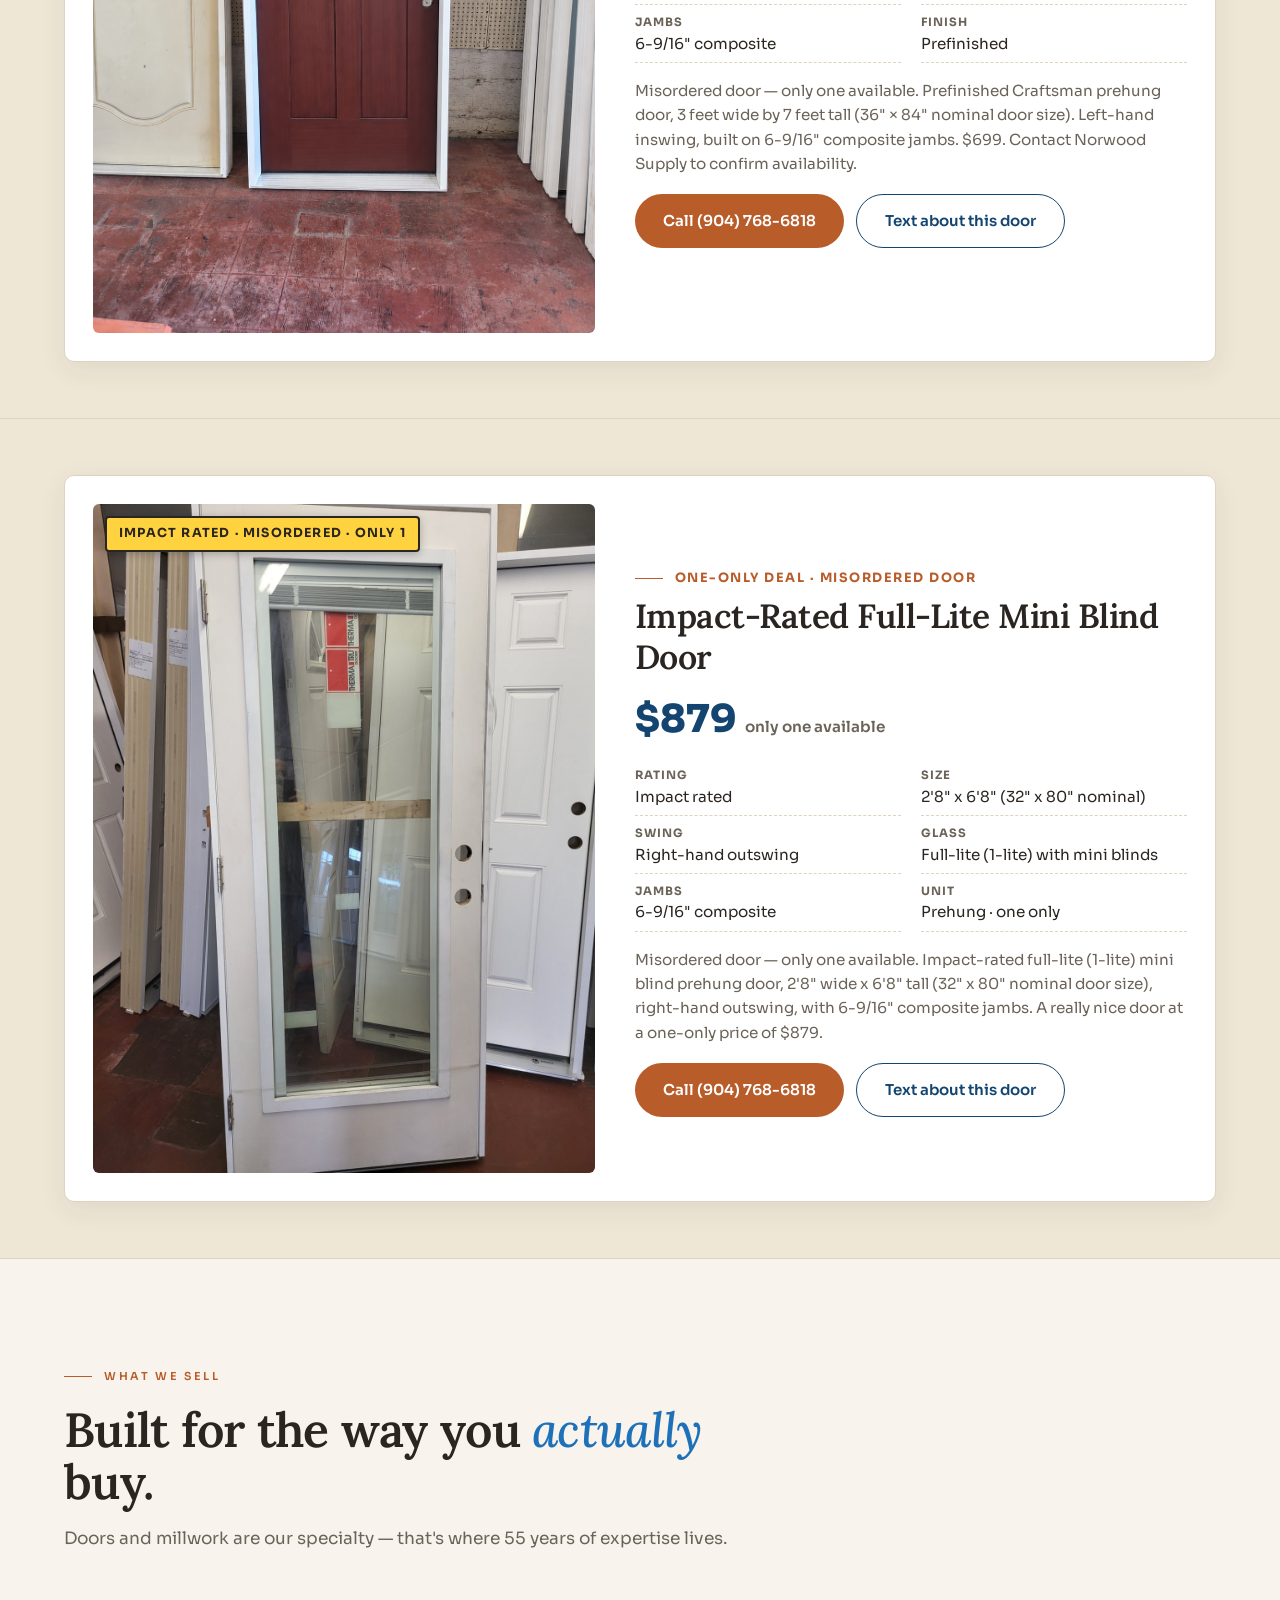
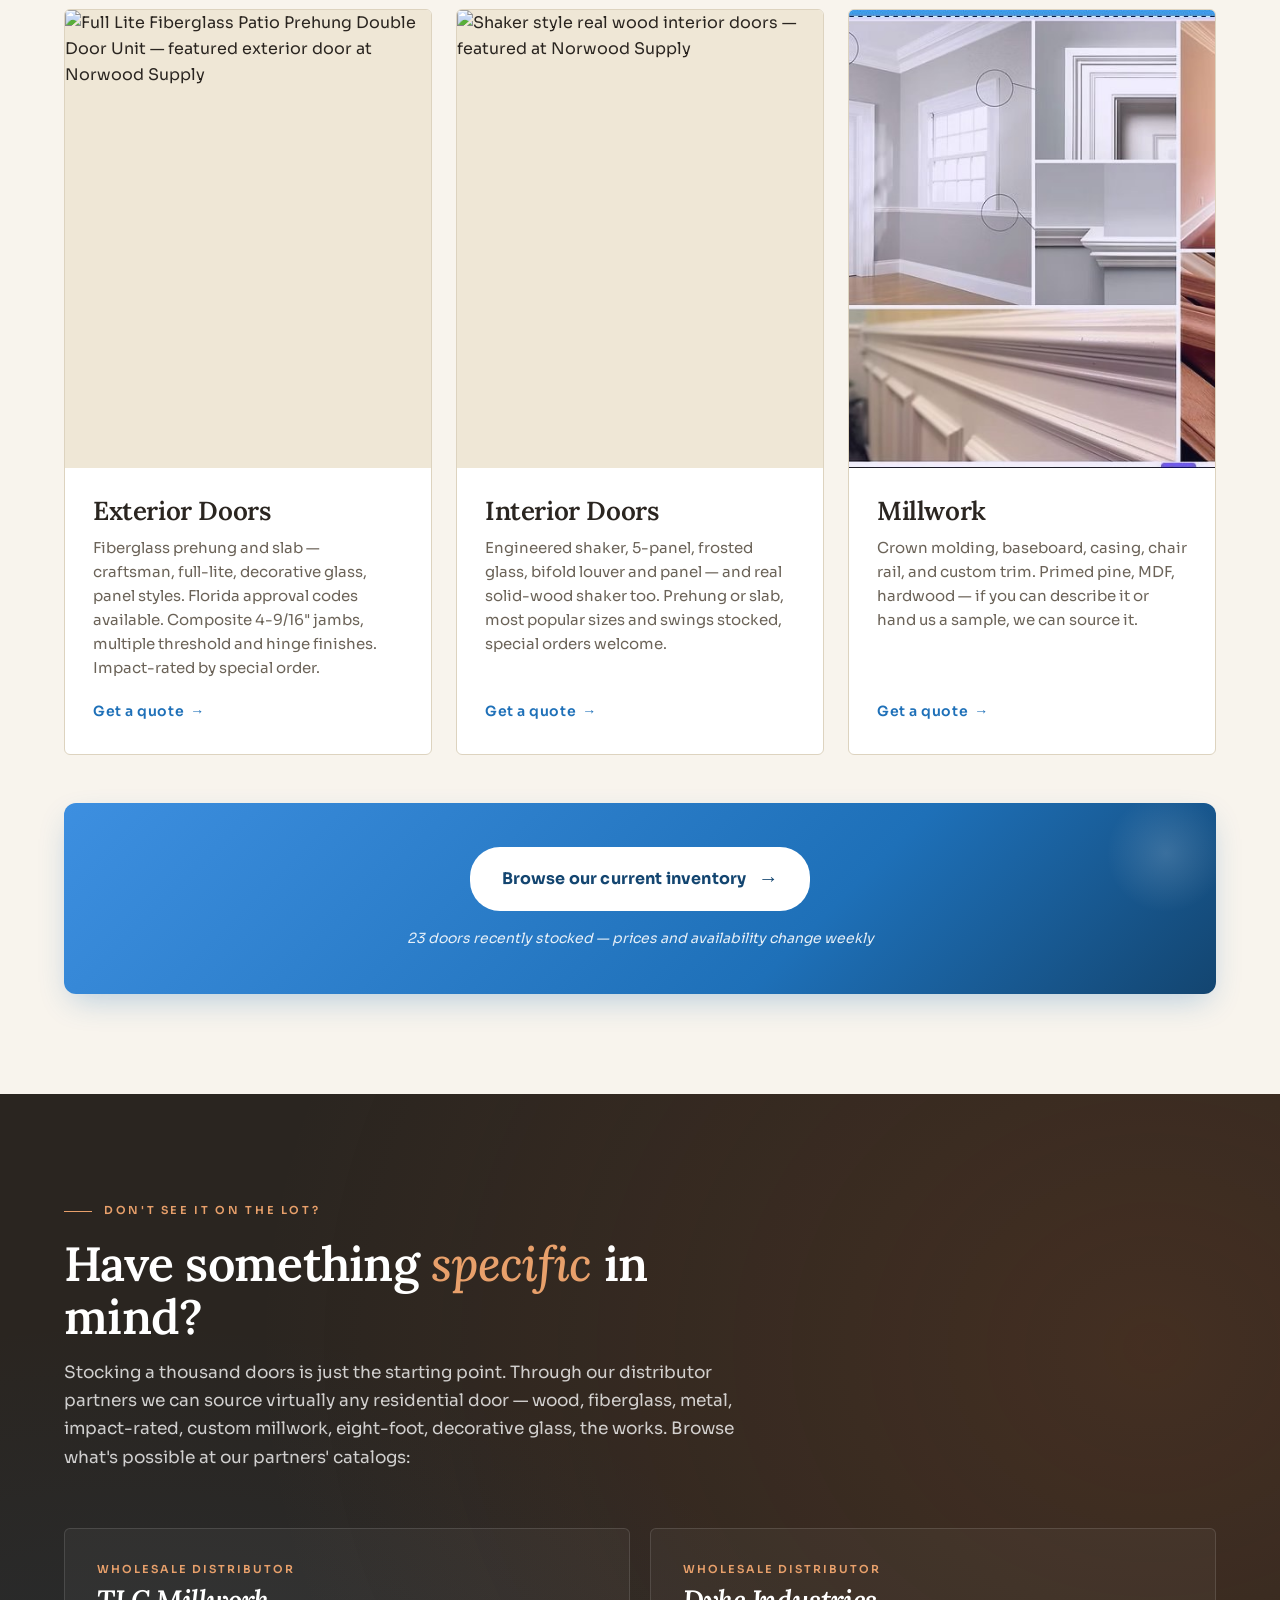
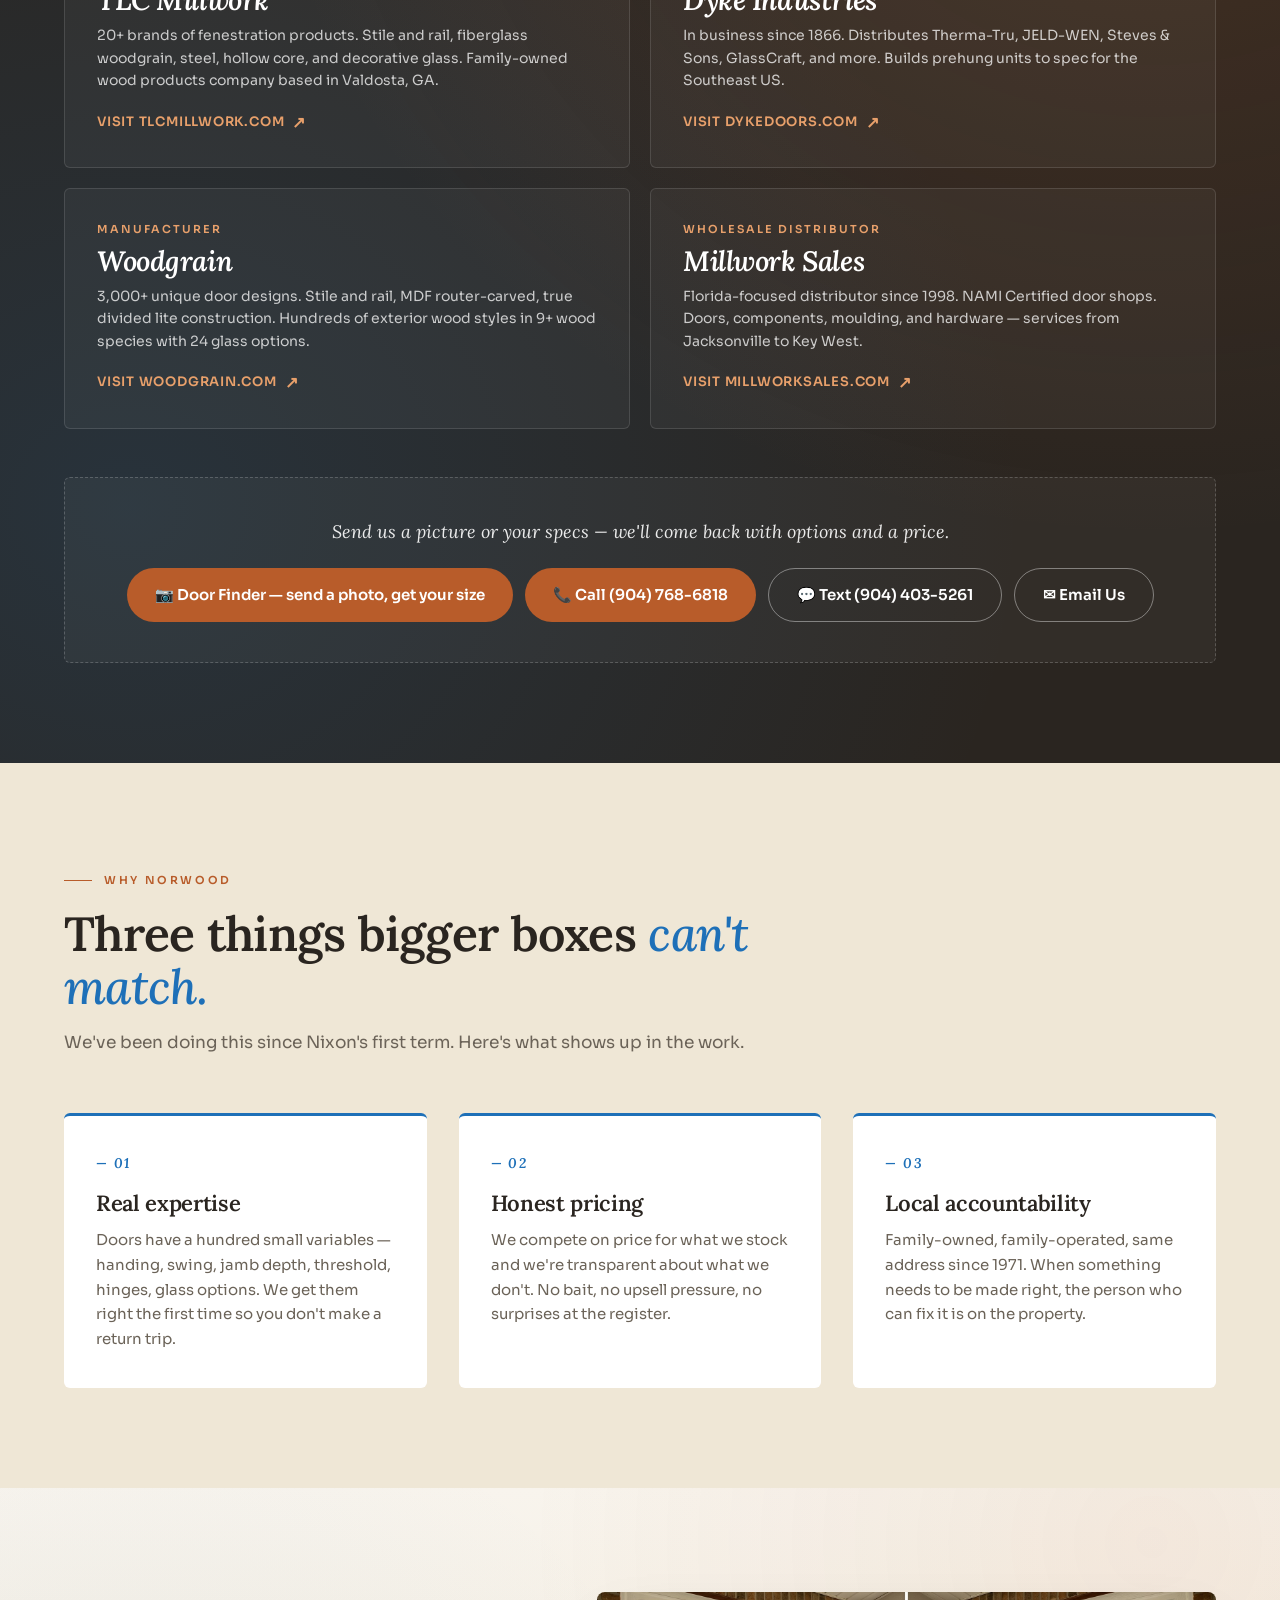
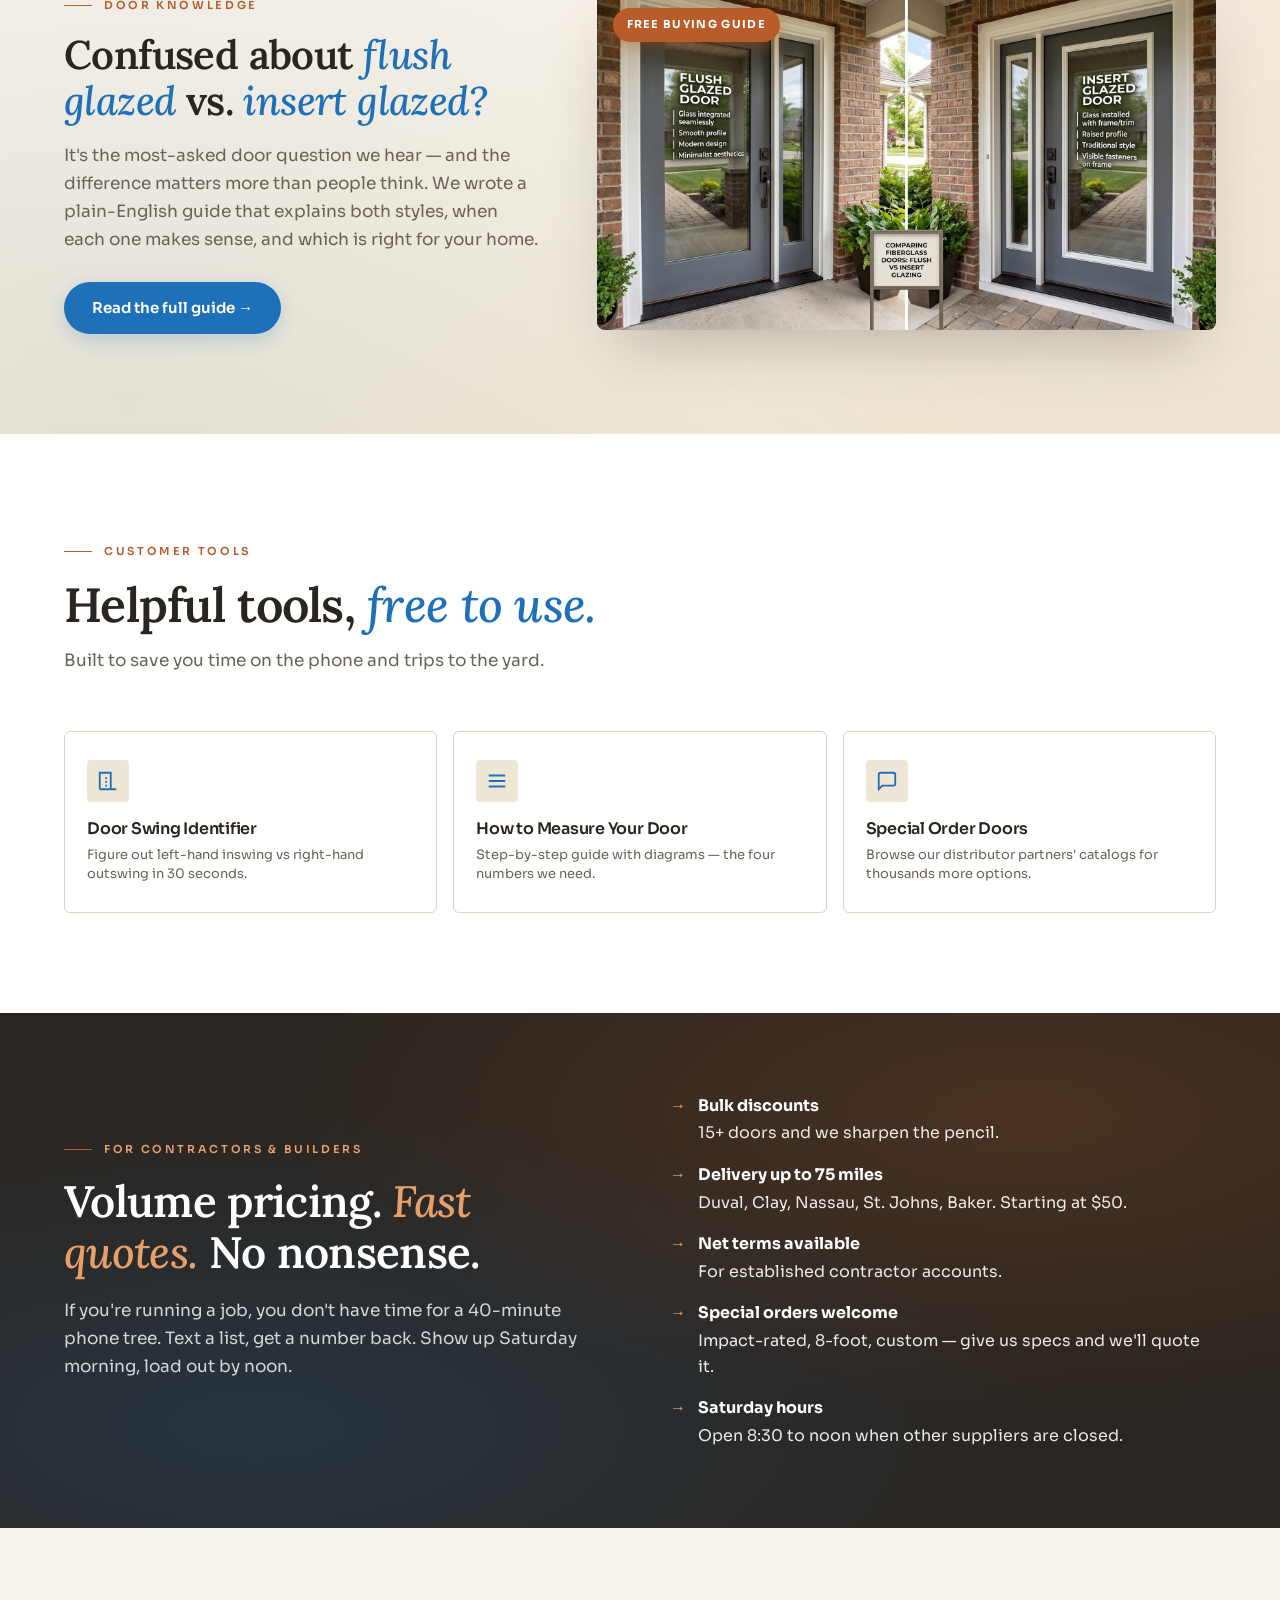
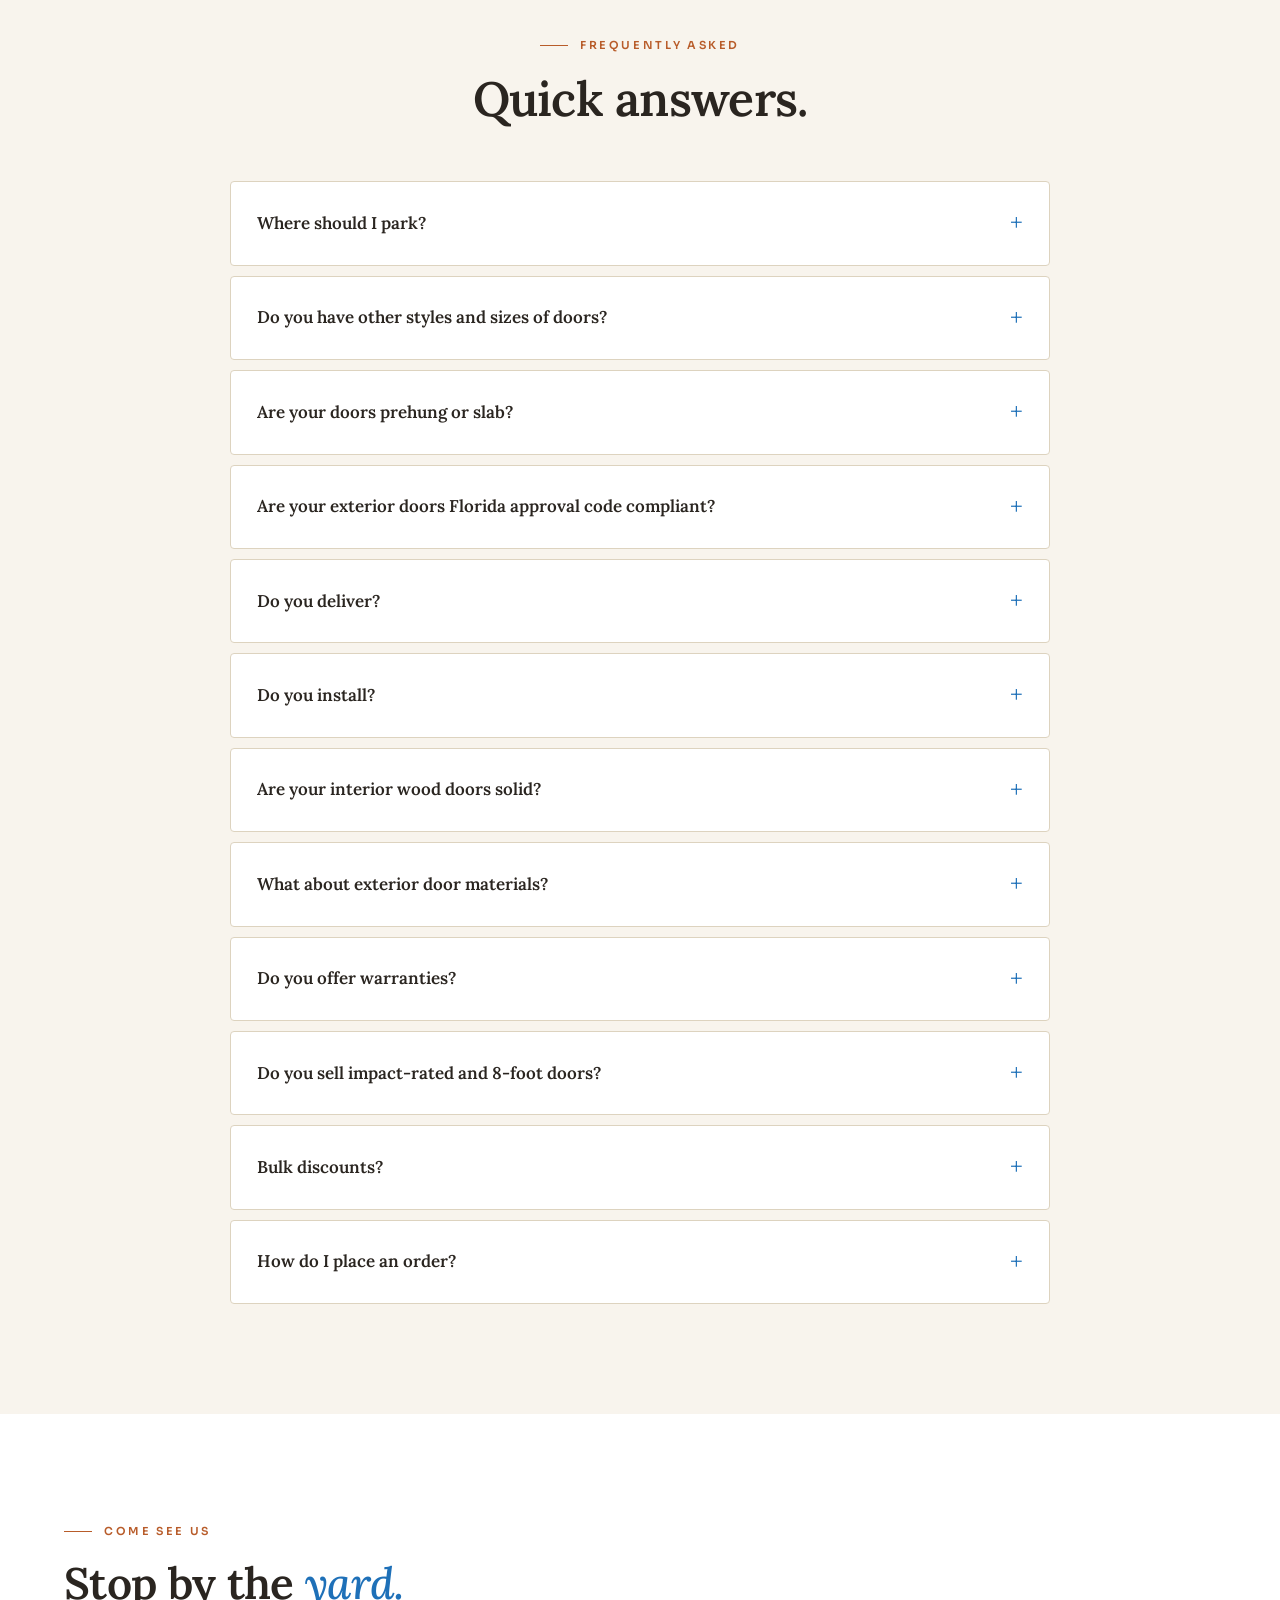
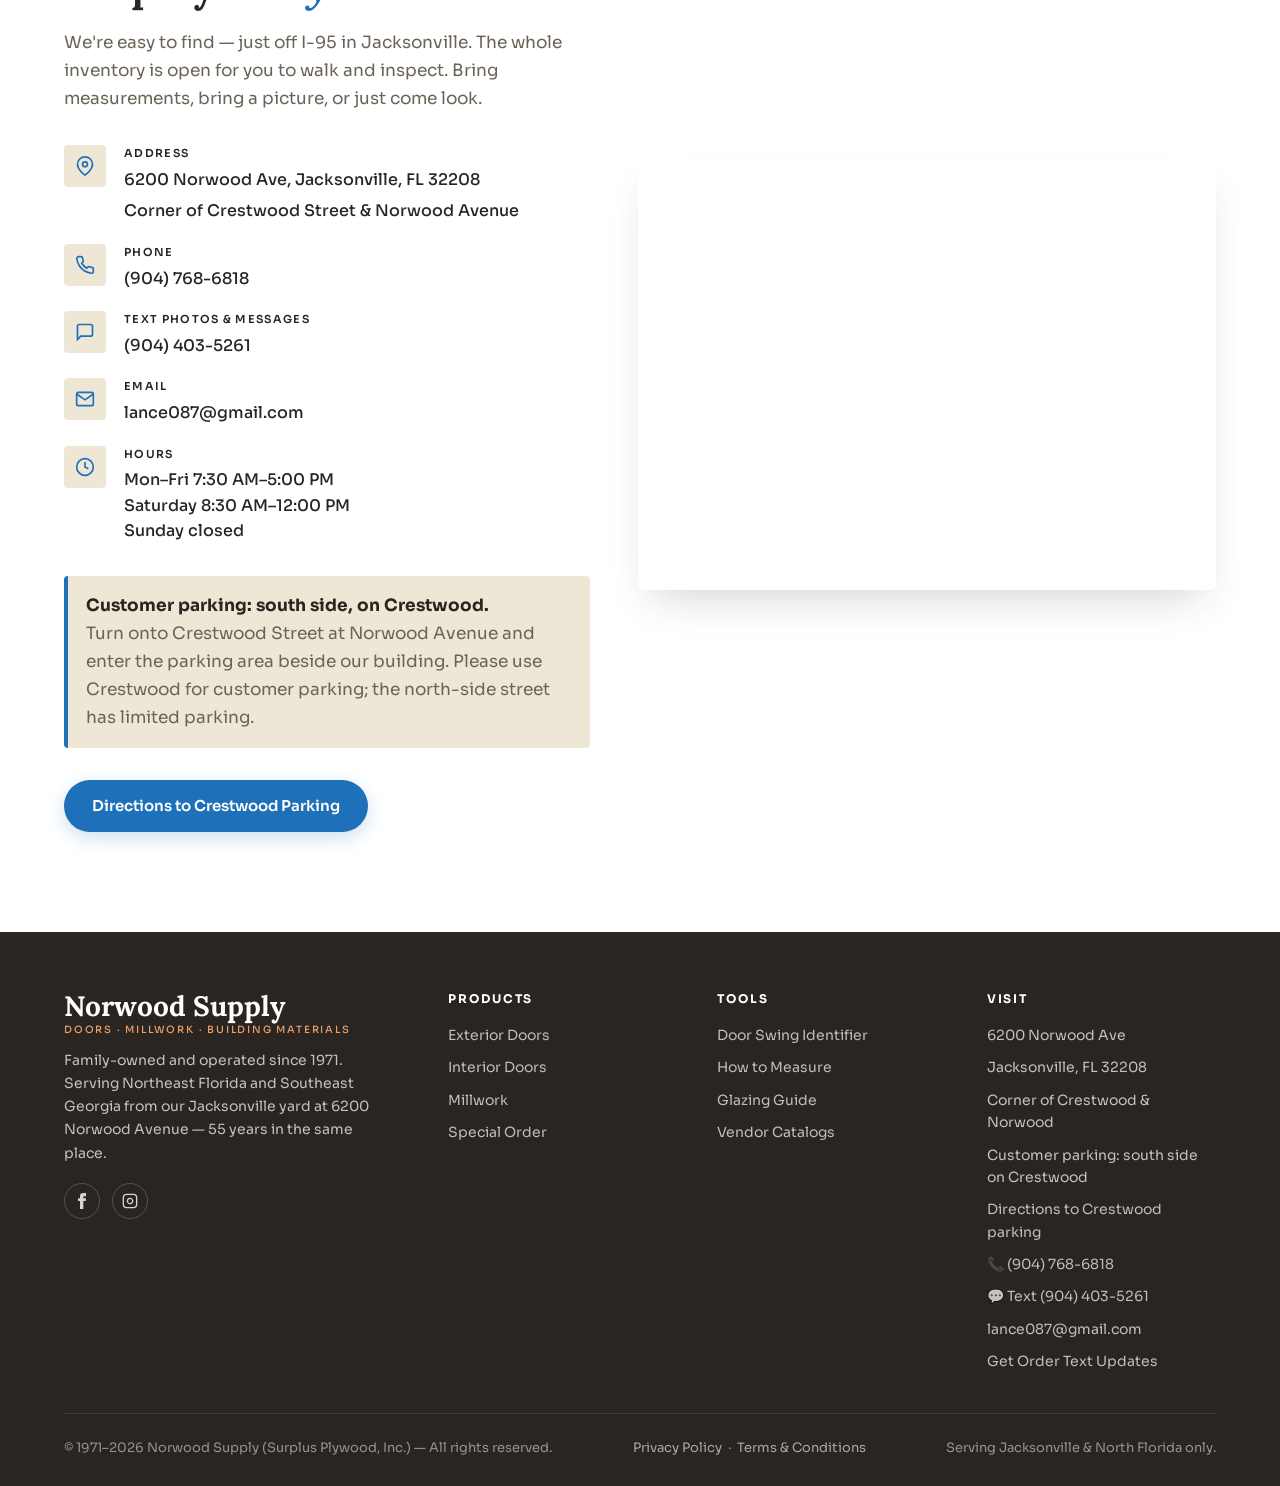
==== commit 5fd1bfaa: "Direct customers to Crestwood parking and correct website map location" ====
--- a/index.html
+++ b/index.html
@@ -25,6 +25,8 @@
   "telephone": "+1-904-768-6818",
   "email": "lance087@gmail.com",
   "url": "https://www.norwoodsupply.com",
+  "description": "Doors, millwork, and building materials at the corner of Crestwood Street and Norwood Avenue. Customer parking is on the south side of the building, entered from Crestwood.",
+  "hasMap": "https://www.google.com/maps/search/?api=1&query=30.3758656%2C-81.6677071",
   "contactPoint": [
     {
       "@type": "ContactPoint",
@@ -50,8 +52,8 @@
   },
   "geo": {
     "@type": "GeoCoordinates",
-    "latitude": 30.4083,
-    "longitude": -81.6892
+    "latitude": 30.3762891,
+    "longitude": -81.6677219
   },
   "openingHoursSpecification": [
     {
@@ -962,6 +964,8 @@
     font-size: 16px;
     font-weight: 500;
   }
+  .parking-note { padding: 16px 18px; background: var(--paper-warm); border-left: 4px solid var(--primary); border-radius: 4px; }
+  .parking-note strong { color: var(--ink); }
   .map-frame {
     border-radius: 6px;
     overflow: hidden;
@@ -1121,7 +1125,7 @@
 <div class="topbar">
   <div class="container">
     <div class="topbar-info">
-      <span>📍 6200 Norwood Ave, Jacksonville, FL 32208</span>
+      <span>📍 6200 Norwood Ave · Parking on Crestwood (south side)</span>
       <span>🕒 Mon–Fri 7:30–5 · Sat 8:30–12</span>
     </div>
     <div>
@@ -1432,6 +1436,10 @@
       <h2>Quick answers.</h2>
     </div>
     <div class="faq">
+      <details class="faq-item">
+        <summary>Where should I park?</summary>
+        <div class="answer">Corner of Crestwood Street &amp; Norwood Avenue. Customer parking is on the south side of our building, entered from Crestwood. <a href="https://www.google.com/maps/dir/?api=1&amp;destination=30.3758656%2C-81.6677071&amp;travelmode=driving" target="_blank" rel="noopener">Directions to Crestwood parking</a>.</div>
+      </details>
       <details class="faq-item">
         <summary>Do you have other styles and sizes of doors?</summary>
         <div class="answer">Yes. We stock the most popular styles and have over 1,000 doors in inventory — many are the same designs in different sizes and swings. We can order most any residential door. Call us with your description, sizes, and swing, or text a picture to (904) 403-5261.</div>
@@ -1495,7 +1503,8 @@
             </div>
             <div class="visit-detail-text">
               <strong>Address</strong>
-              <a href="https://maps.google.com/?q=6200+Norwood+Ave+Jacksonville+FL+32208" target="_blank" rel="noopener">6200 Norwood Ave, Jacksonville, FL 32208</a>
+              <a href="https://www.google.com/maps/dir/?api=1&amp;destination=30.3758656%2C-81.6677071&amp;travelmode=driving" target="_blank" rel="noopener">6200 Norwood Ave, Jacksonville, FL 32208</a>
+              <span style="display:block;margin-top:6px">Corner of Crestwood Street &amp; Norwood Avenue</span>
             </div>
           </div>
           <div class="visit-detail">
@@ -1535,10 +1544,11 @@
             </div>
           </div>
         </div>
-        <a href="https://maps.google.com/?q=6200+Norwood+Ave+Jacksonville+FL+32208" target="_blank" rel="noopener" class="btn btn-primary">Get Directions</a>
+        <p class="parking-note"><strong>Customer parking: south side, on Crestwood.</strong><br>Turn onto Crestwood Street at Norwood Avenue and enter the parking area beside our building. Please use Crestwood for customer parking; the north-side street has limited parking.</p>
+        <a href="https://www.google.com/maps/dir/?api=1&amp;destination=30.3758656%2C-81.6677071&amp;travelmode=driving" target="_blank" rel="noopener" class="btn btn-primary">Directions to Crestwood Parking</a>
       </div>
       <div class="map-frame">
-        <iframe src="https://www.google.com/maps/embed?pb=!1m18!1m12!1m3!1d3438.123!2d-81.6892!3d30.4083!2m3!1f0!2f0!3f0!3m2!1i1024!2i768!4f13.1!3m3!1m2!1s0x0%3A0x0!2zNjIwMCBOb3J3b29kIEF2ZSwgSmFja3NvbnZpbGxlLCBGTCAzMjIwOA!5e0!3m2!1sen!2sus!4v1700000000000" loading="lazy" referrerpolicy="no-referrer-when-downgrade" title="Norwood Supply location"></iframe>
+        <iframe src="https://www.google.com/maps/embed?pb=!1m17!1m12!1m3!1d4195.08738082096!2d-81.6677071!3d30.375865599999997!2m3!1f0!2f0!3f0!3m2!1i1024!2i768!4f13.1!3m2!1m1!2zMzDCsDIyJzMzLjEiTiA4McKwNDAnMDMuOCJX!5e1!3m2!1sen!2sus!4v1793877035968!5m2!1sen!2sus" loading="lazy" referrerpolicy="no-referrer-when-downgrade" title="Norwood Supply customer parking entrance on Crestwood Street, south side"></iframe>
       </div>
     </div>
   </div>
@@ -1583,6 +1593,9 @@
         <ul>
           <li>6200 Norwood Ave</li>
           <li>Jacksonville, FL 32208</li>
+          <li>Corner of Crestwood &amp; Norwood</li>
+          <li>Customer parking: south side on Crestwood</li>
+          <li><a href="https://www.google.com/maps/dir/?api=1&amp;destination=30.3758656%2C-81.6677071&amp;travelmode=driving" target="_blank" rel="noopener">Directions to Crestwood parking</a></li>
           <li>📞 <a href="tel:9047686818">(904) 768-6818</a></li>
           <li>💬 <a href="sms:9044035261">Text (904) 403-5261</a></li>
           <li><a href="mailto:lance087@gmail.com">lance087@gmail.com</a></li>
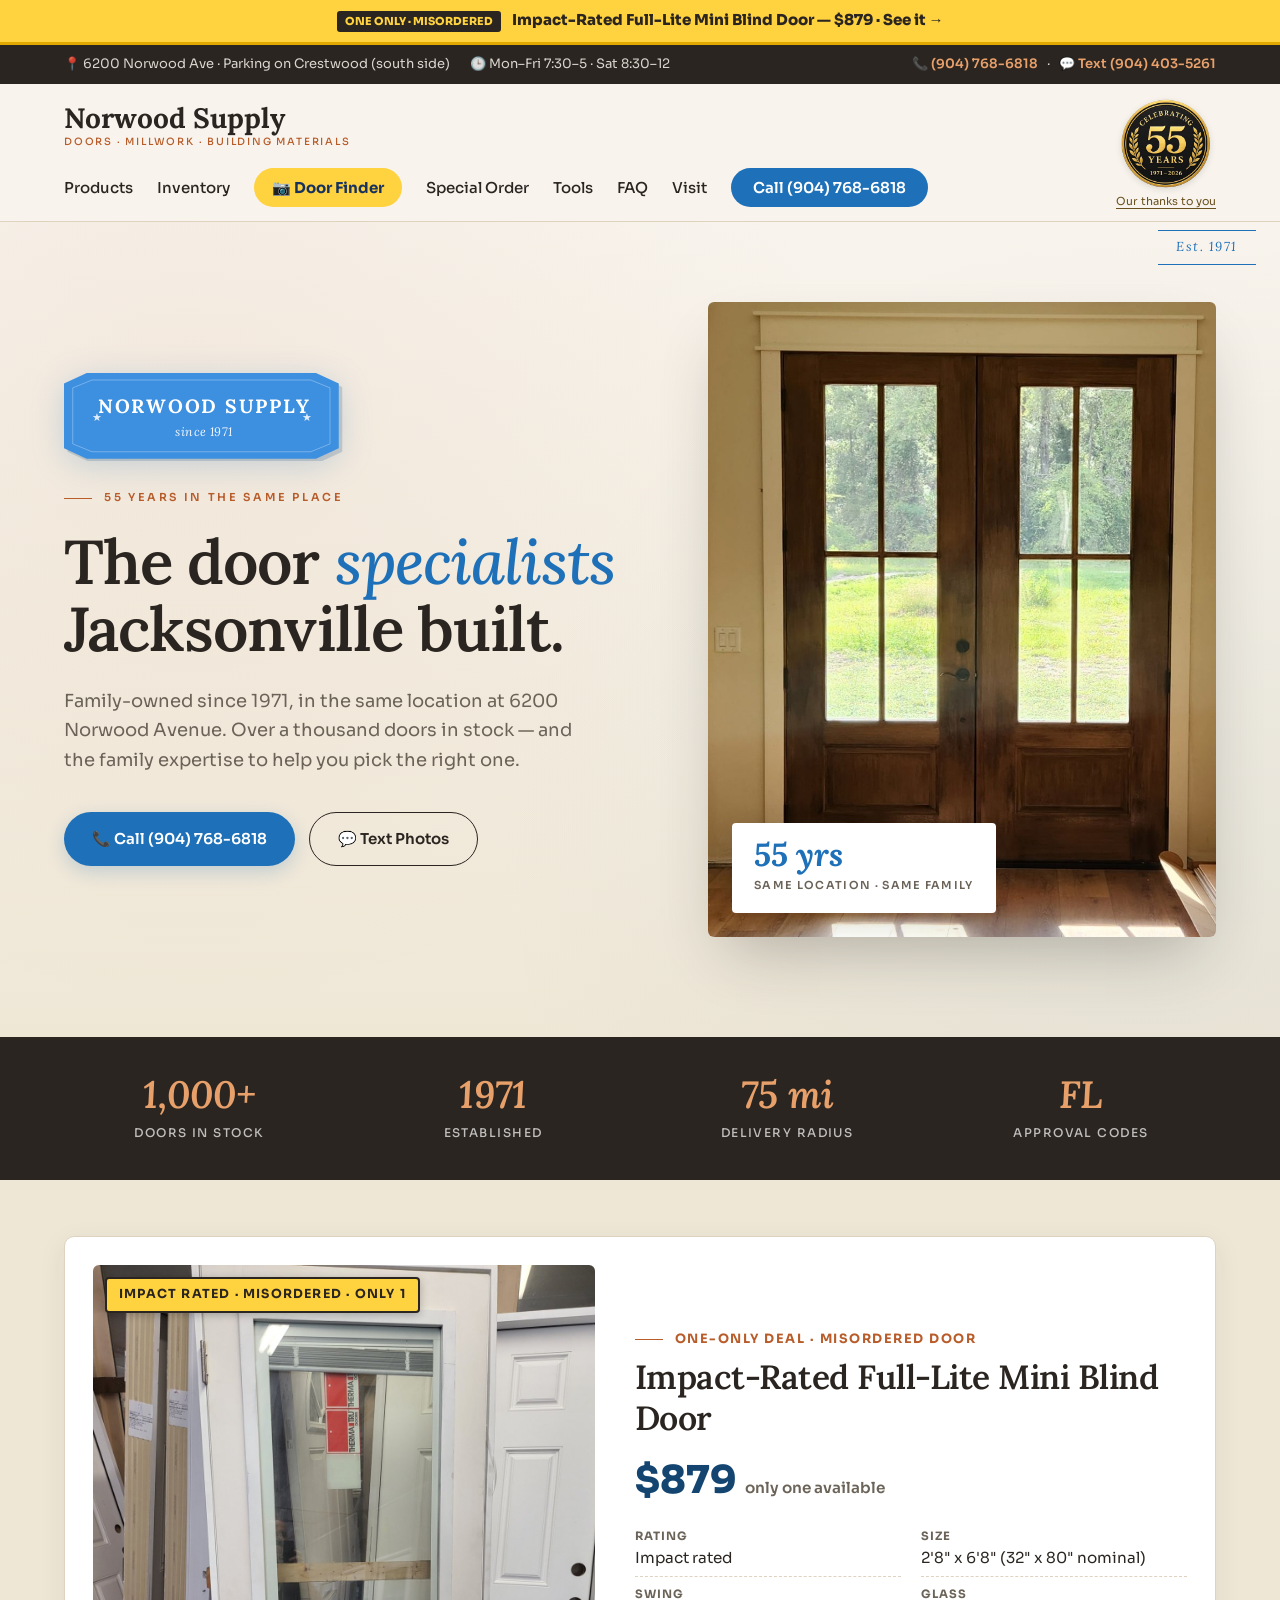
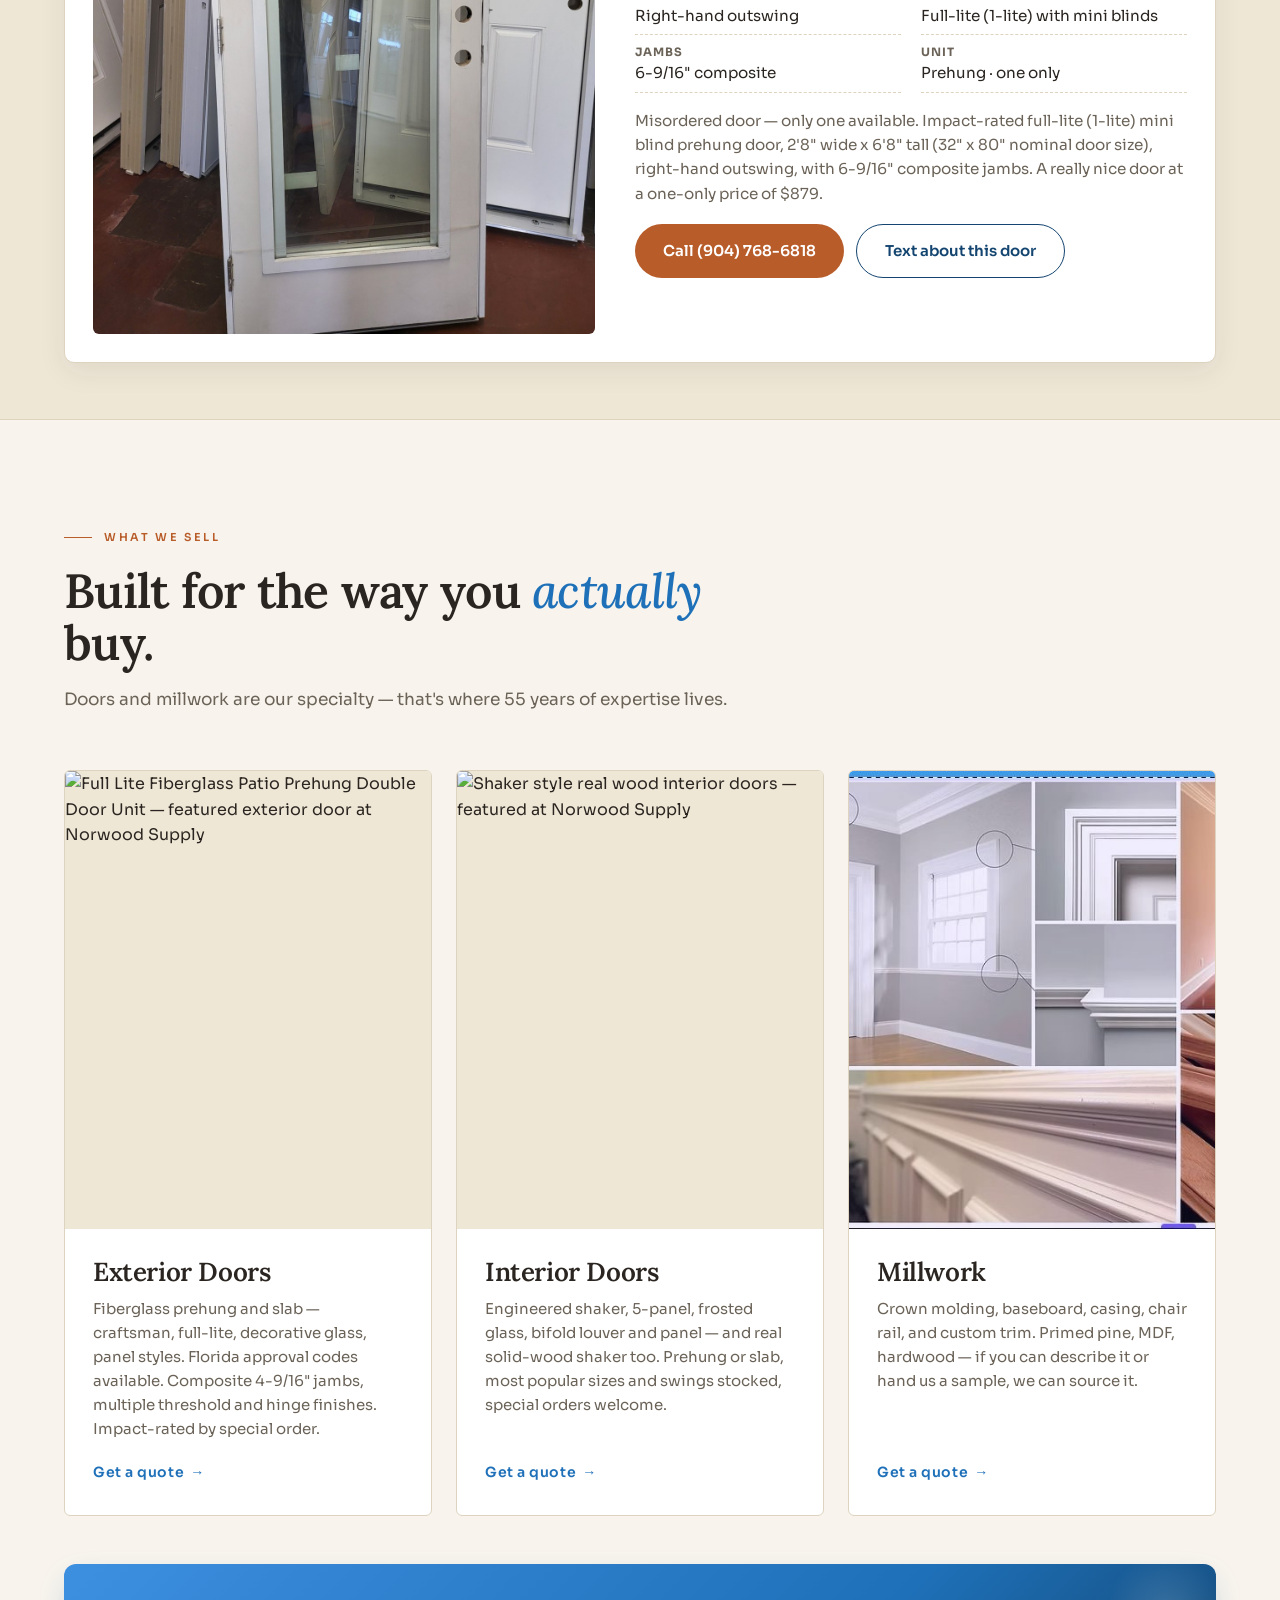
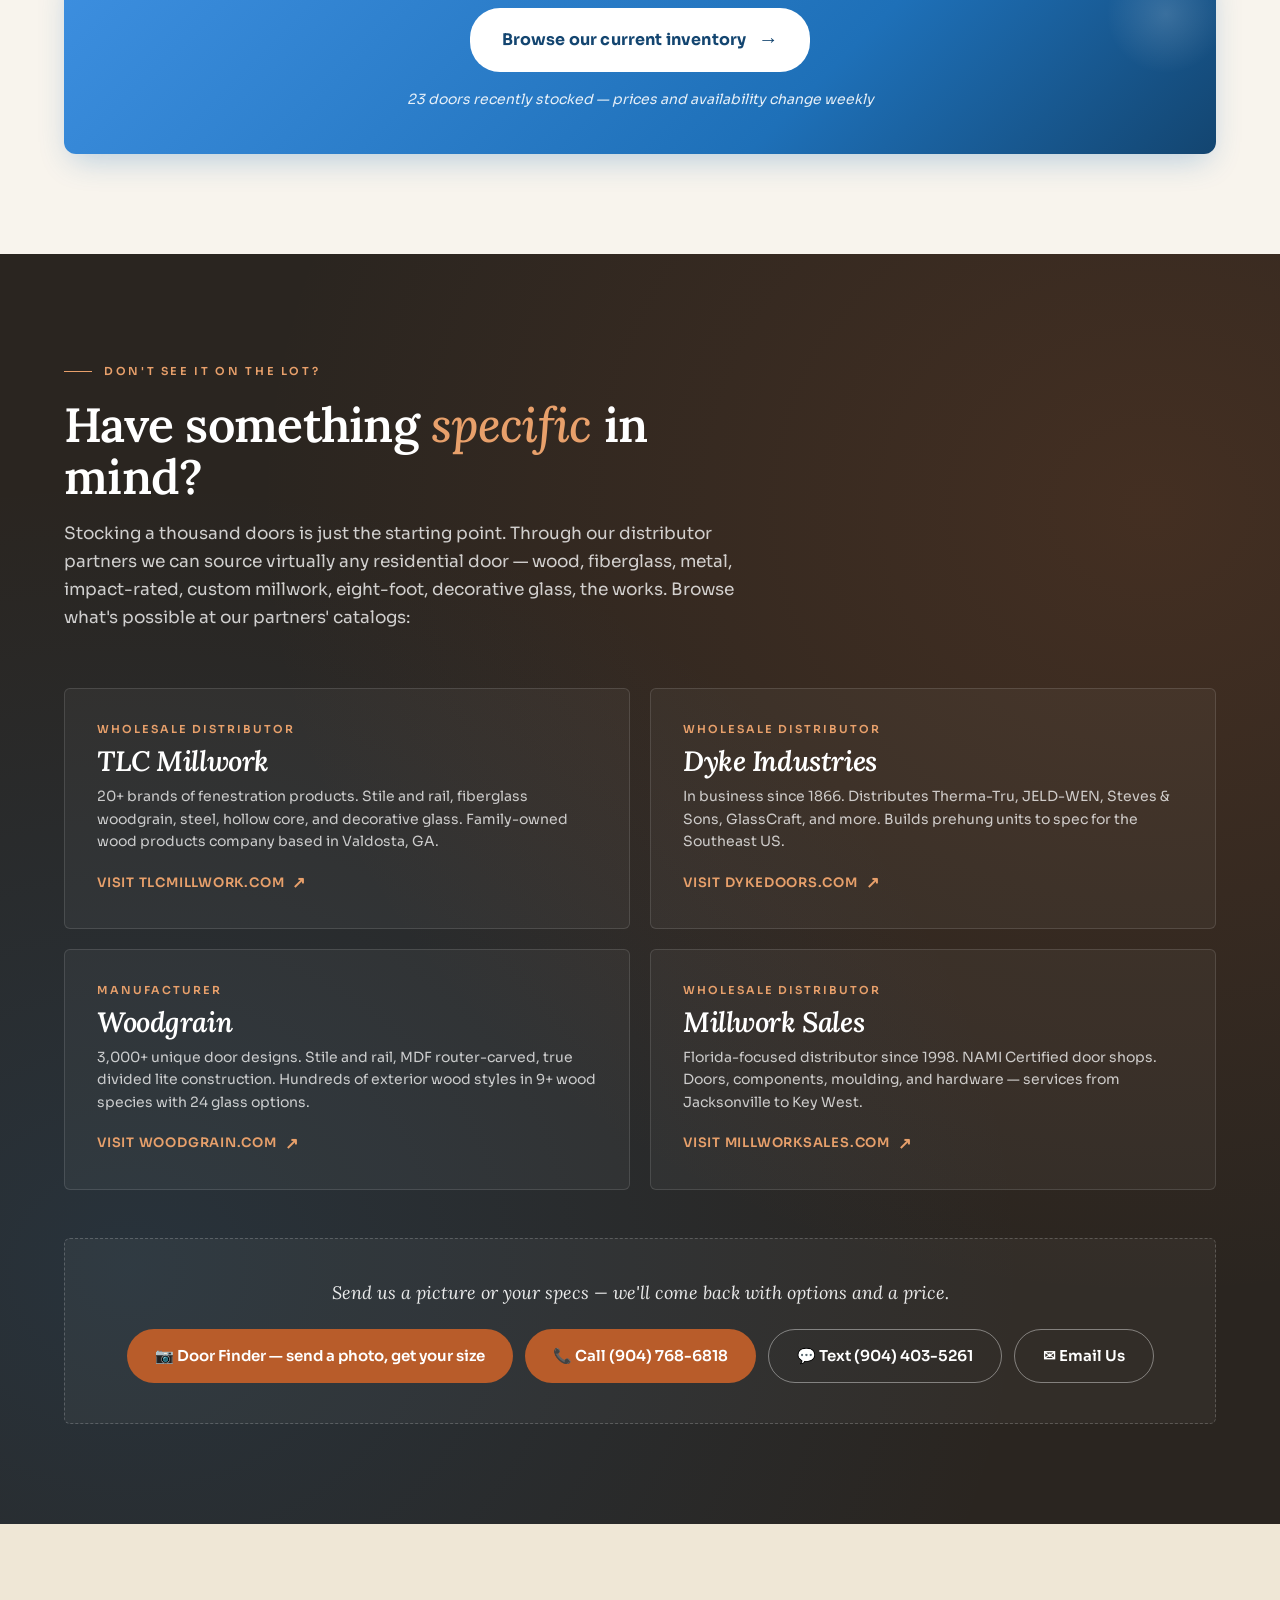
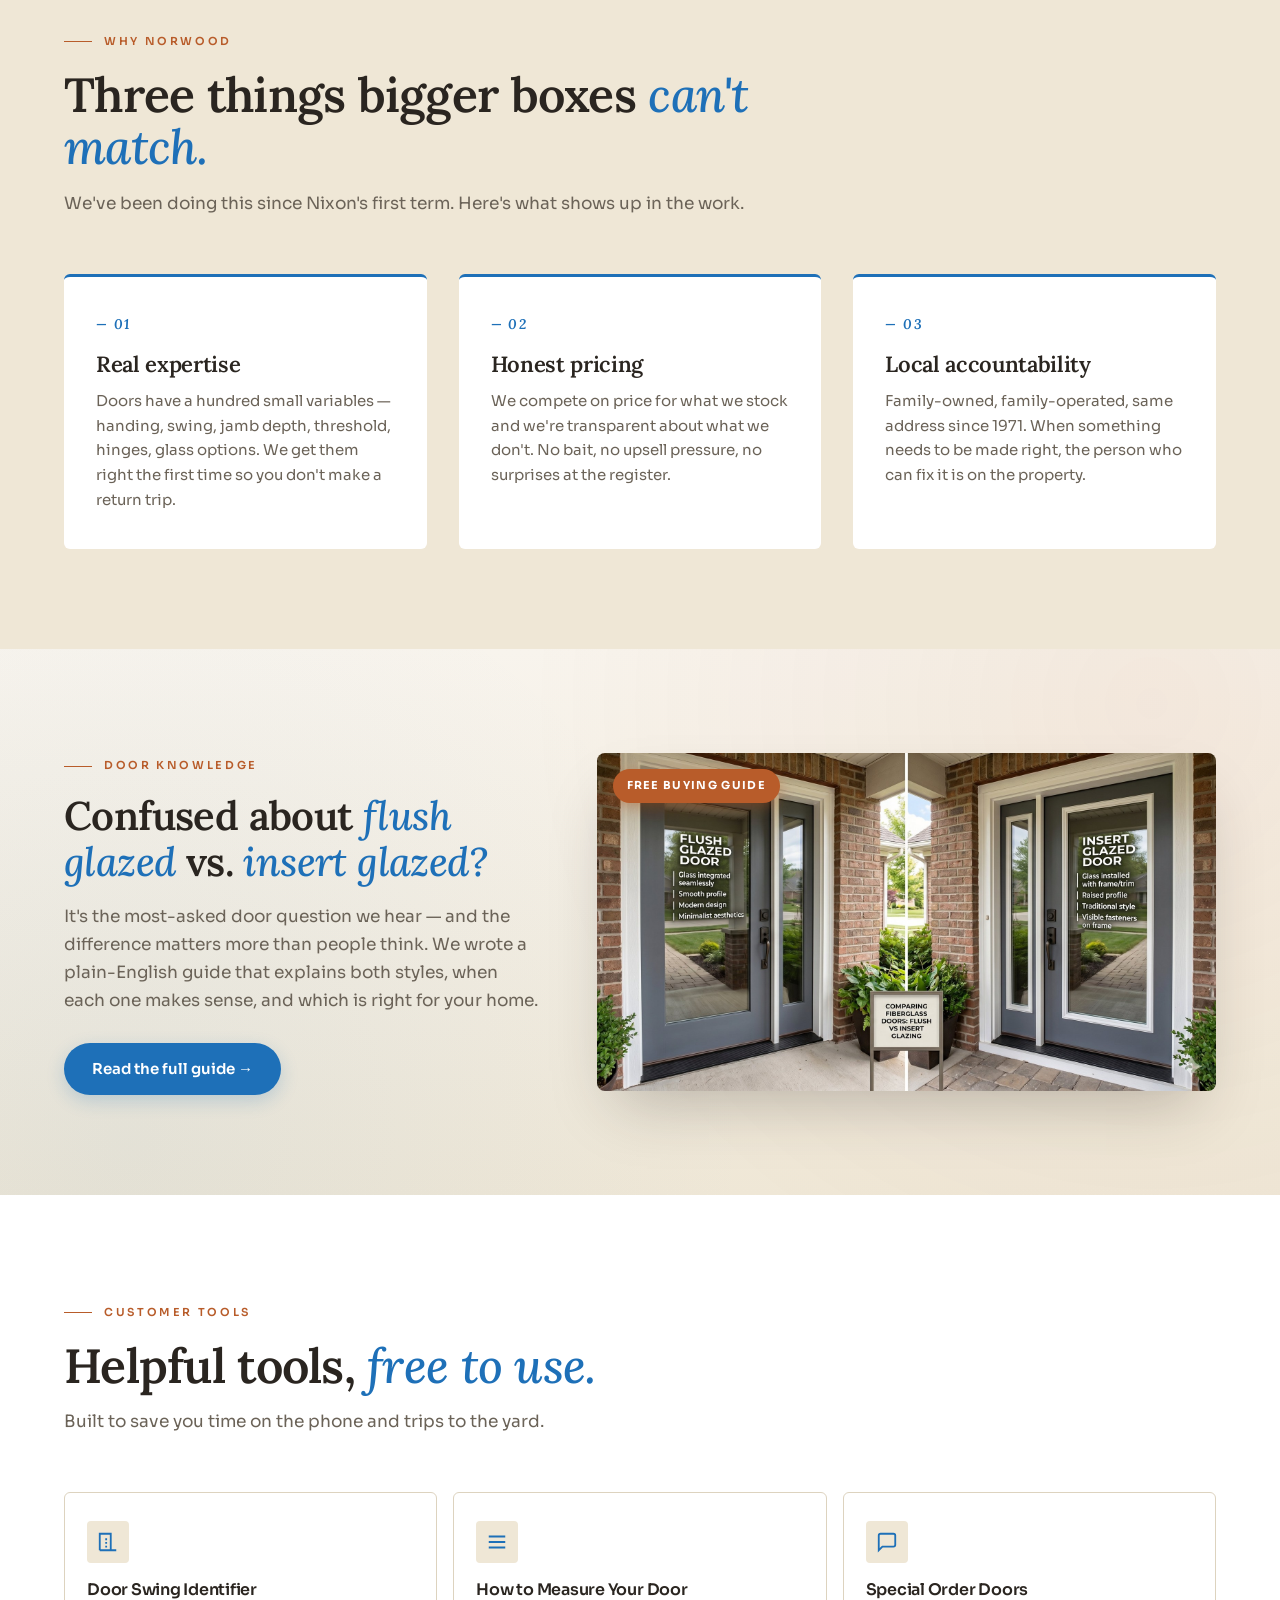
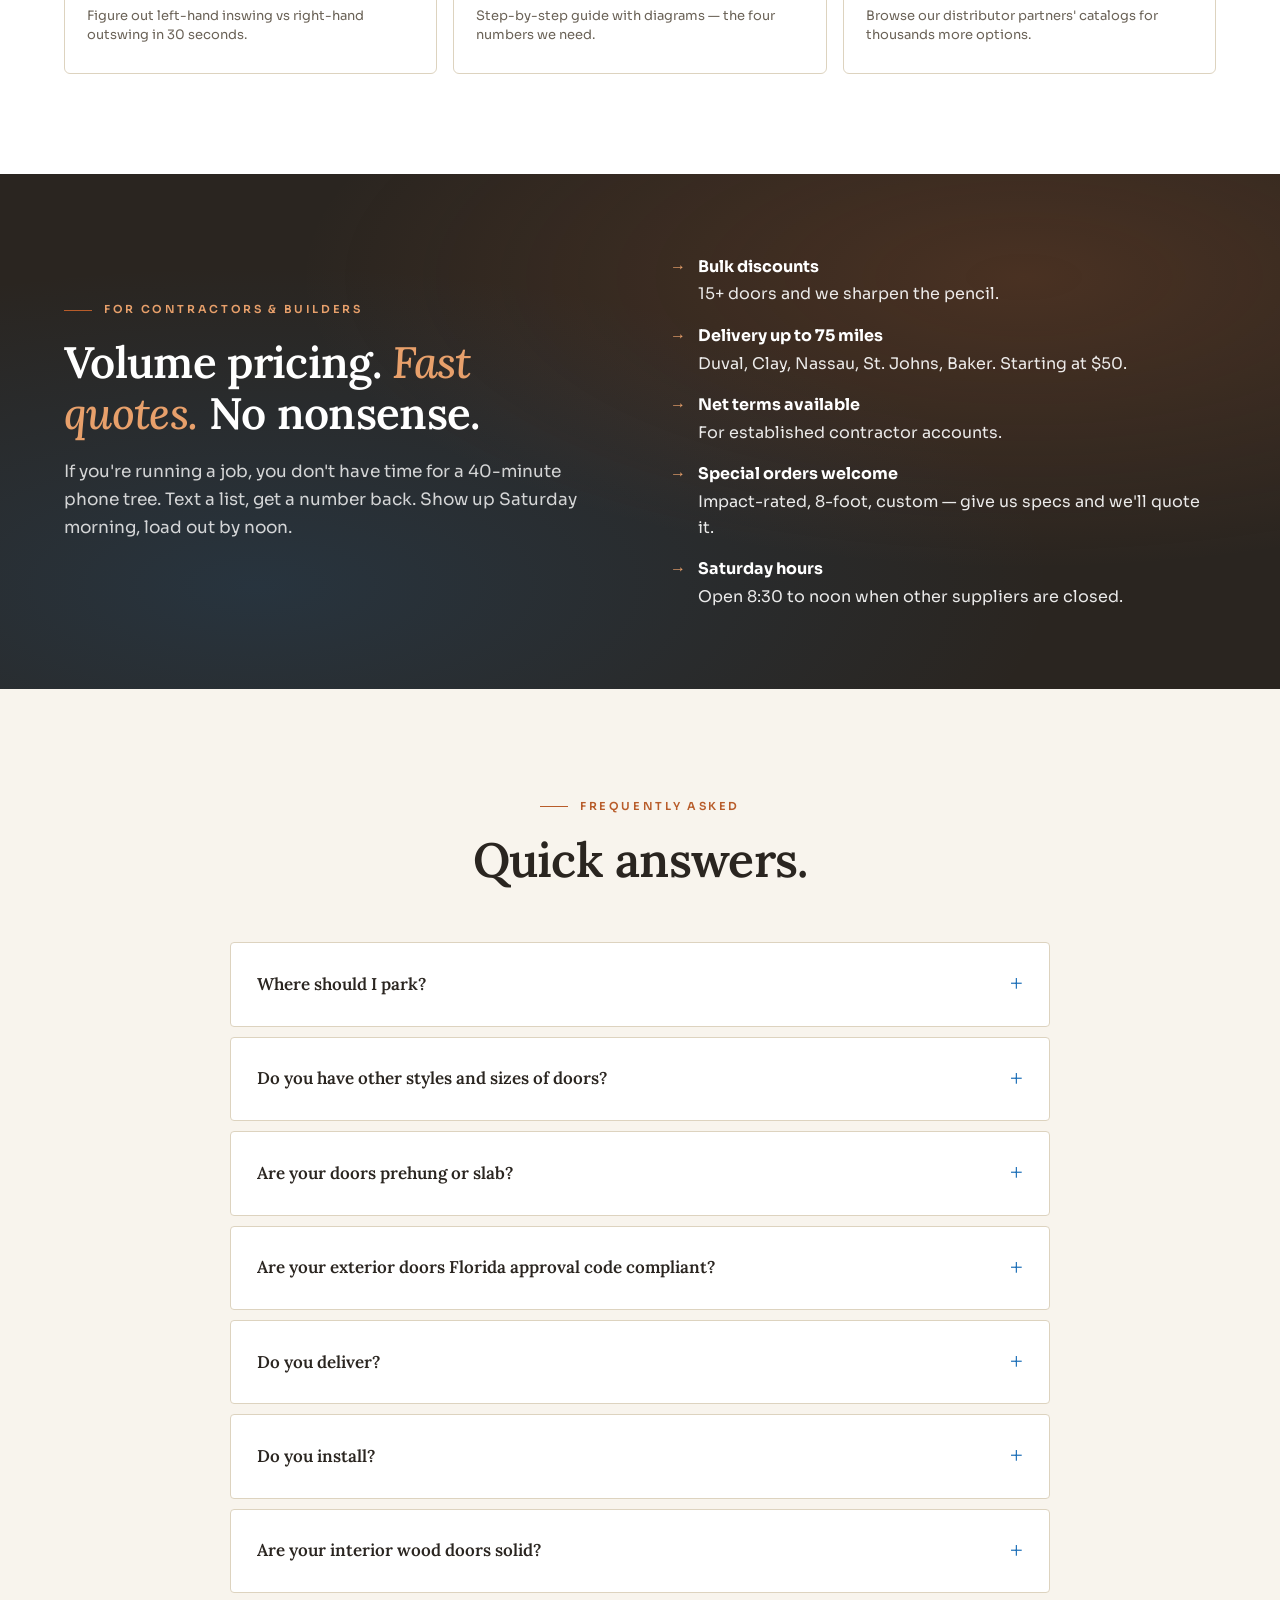
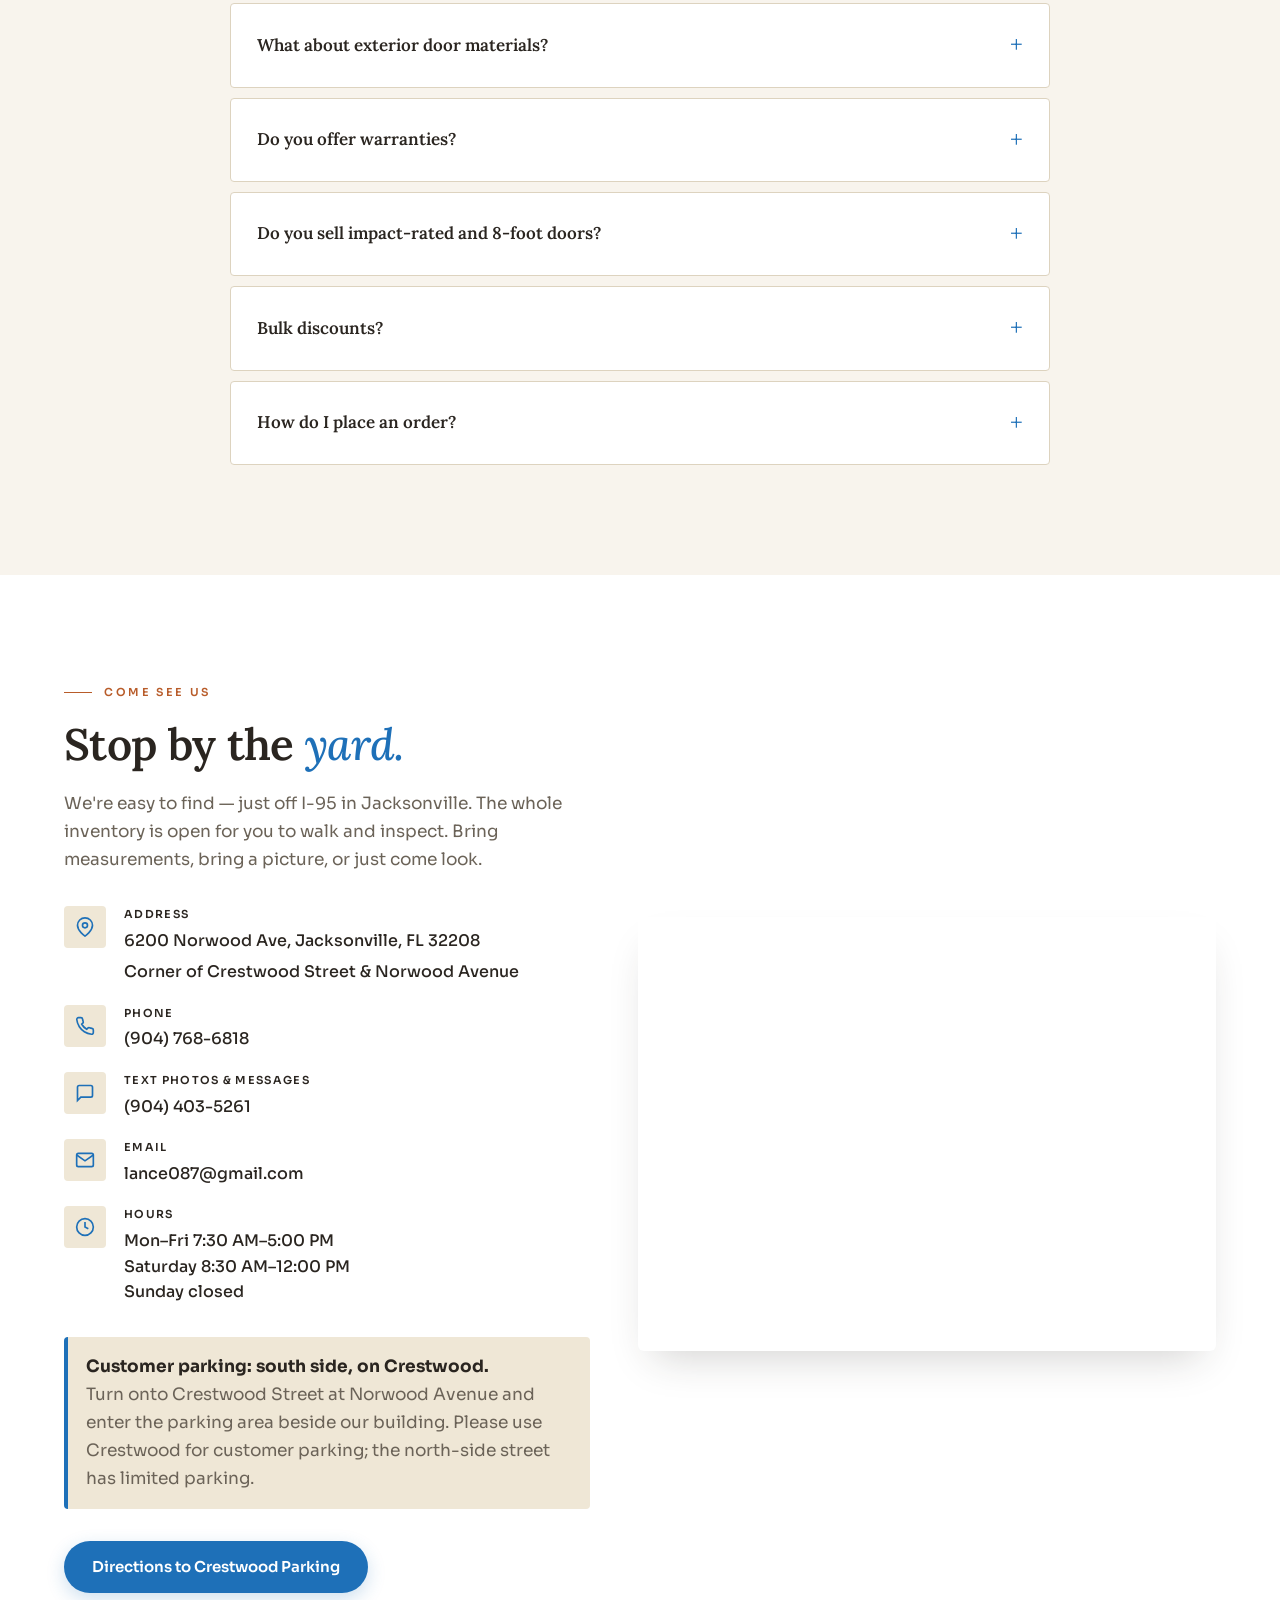
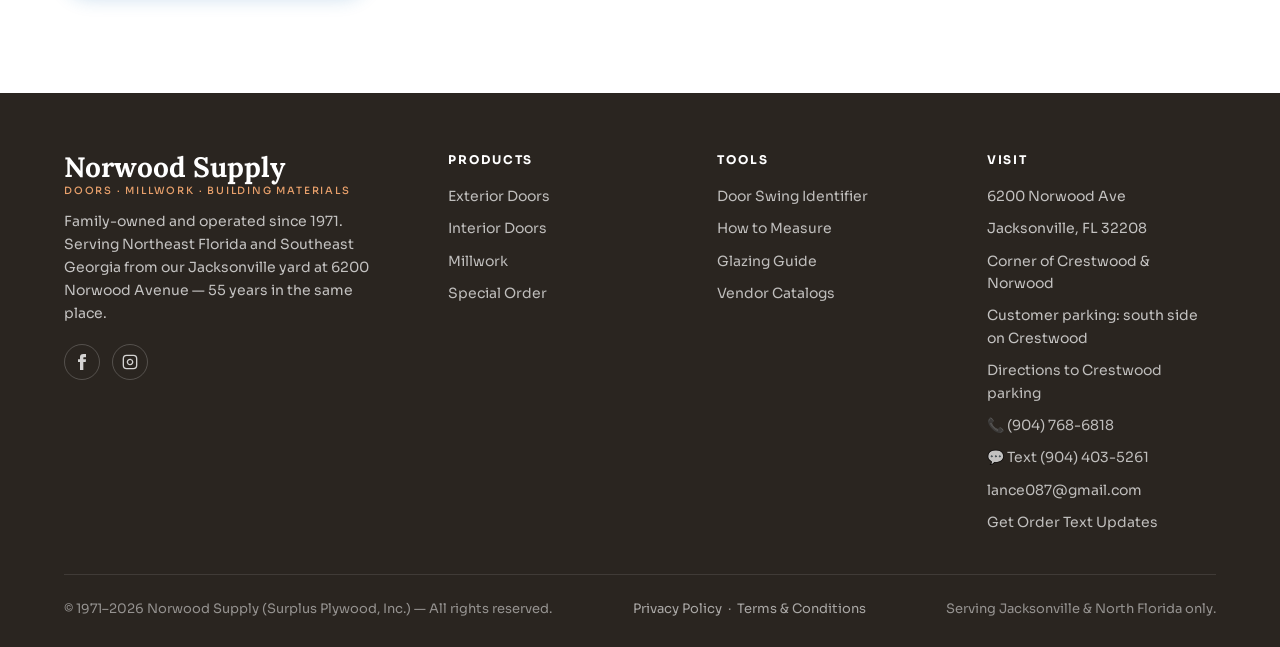
==== commit 1d641943: "Remove sold-out Craftsman and Prairie door listings" ====
--- a/index.html
+++ b/index.html
@@ -1208,12 +1208,6 @@
   </div>
 </div>
 
-<section class="oneoff" id="prefinished-craftsman-3070"><div class="container"><div class="oneoff-card">
-<div class="oneoff-photo"><img src="images/prefinished-craftsman-3070-clean.png" alt="Prefinished Craftsman prehung door, 36 by 84 inches, left-hand inswing" loading="lazy"><span class="oneoff-flag">Misordered · One Only</span></div>
-<div class="oneoff-info"><div class="eyebrow">Misordered Door · One Only</div><h2>Prefinished Craftsman Prehung Door — Misordered — One Only</h2><div class="oneoff-price">$699<small>only one available</small></div>
-<ul class="oneoff-specs"><li><strong>Size</strong>3'0" × 7'0" (36" × 84" nominal)</li><li><strong>Swing</strong>Left-hand inswing</li><li><strong>Jambs</strong>6-9/16" composite</li><li><strong>Finish</strong>Prefinished</li></ul>
-<p class="oneoff-note">Misordered door — only one available. Prefinished Craftsman prehung door, 3 feet wide by 7 feet tall (36&quot; × 84&quot; nominal door size). Left-hand inswing, built on 6-9/16&quot; composite jambs. $699. Contact Norwood Supply to confirm availability.</p><div class="oneoff-actions"><a href="tel:9047686818" class="btn btn-deal">Call (904) 768-6818</a><a href="sms:9044035261?body=Hey%20Norwood%20Supply%2C%20is%20the%20%24699%20prefinished%20Craftsman%2036%20x%2084%20left-hand%20inswing%20door%20with%206-9/16%20inch%20composite%20jambs%20still%20available%3F%20https%3A//www.norwoodsupply.com/catalog.html%23prefinished-craftsman-3070" class="btn btn-deal-ghost">Text about this door</a></div></div></div></div></section>
-
 <!-- ONE-OFF DEAL -->
 <section class="oneoff" id="deal">
   <div class="container"><div class="oneoff-card" itemscope itemtype="https://schema.org/Product">
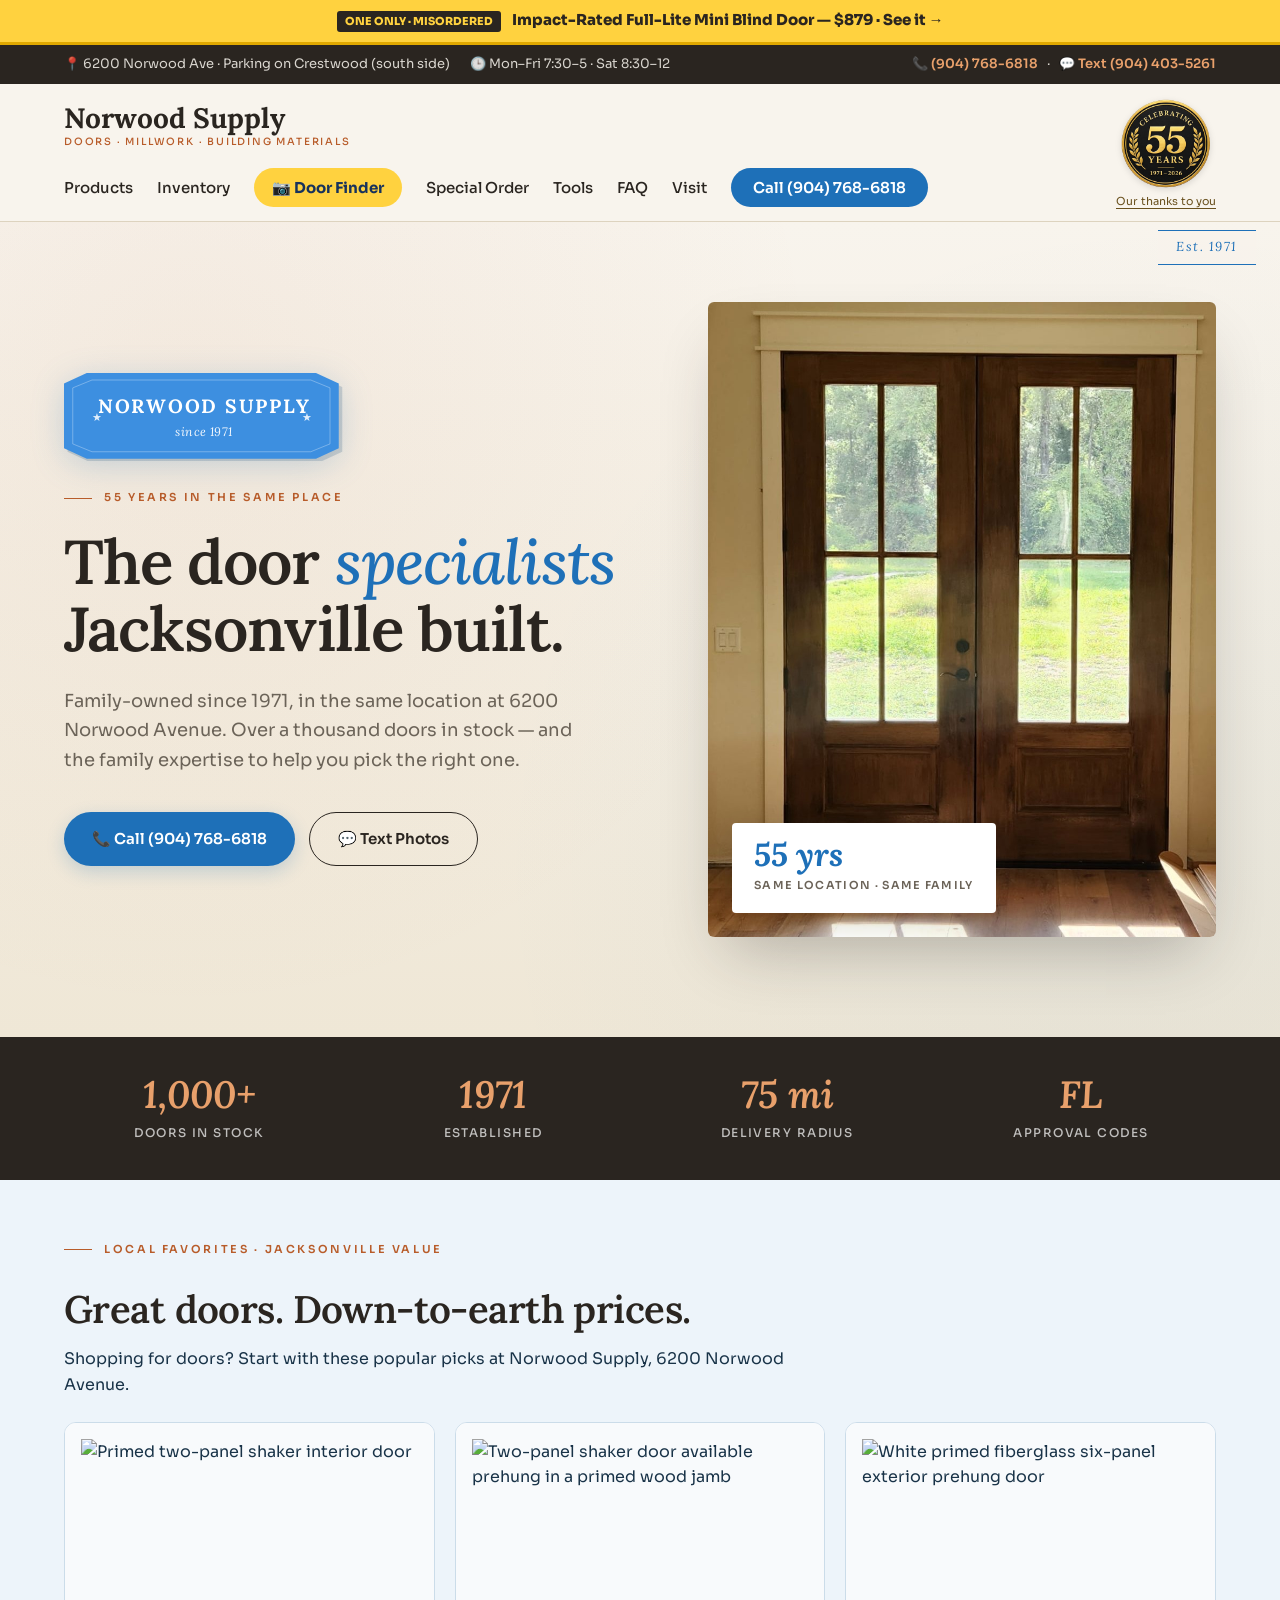
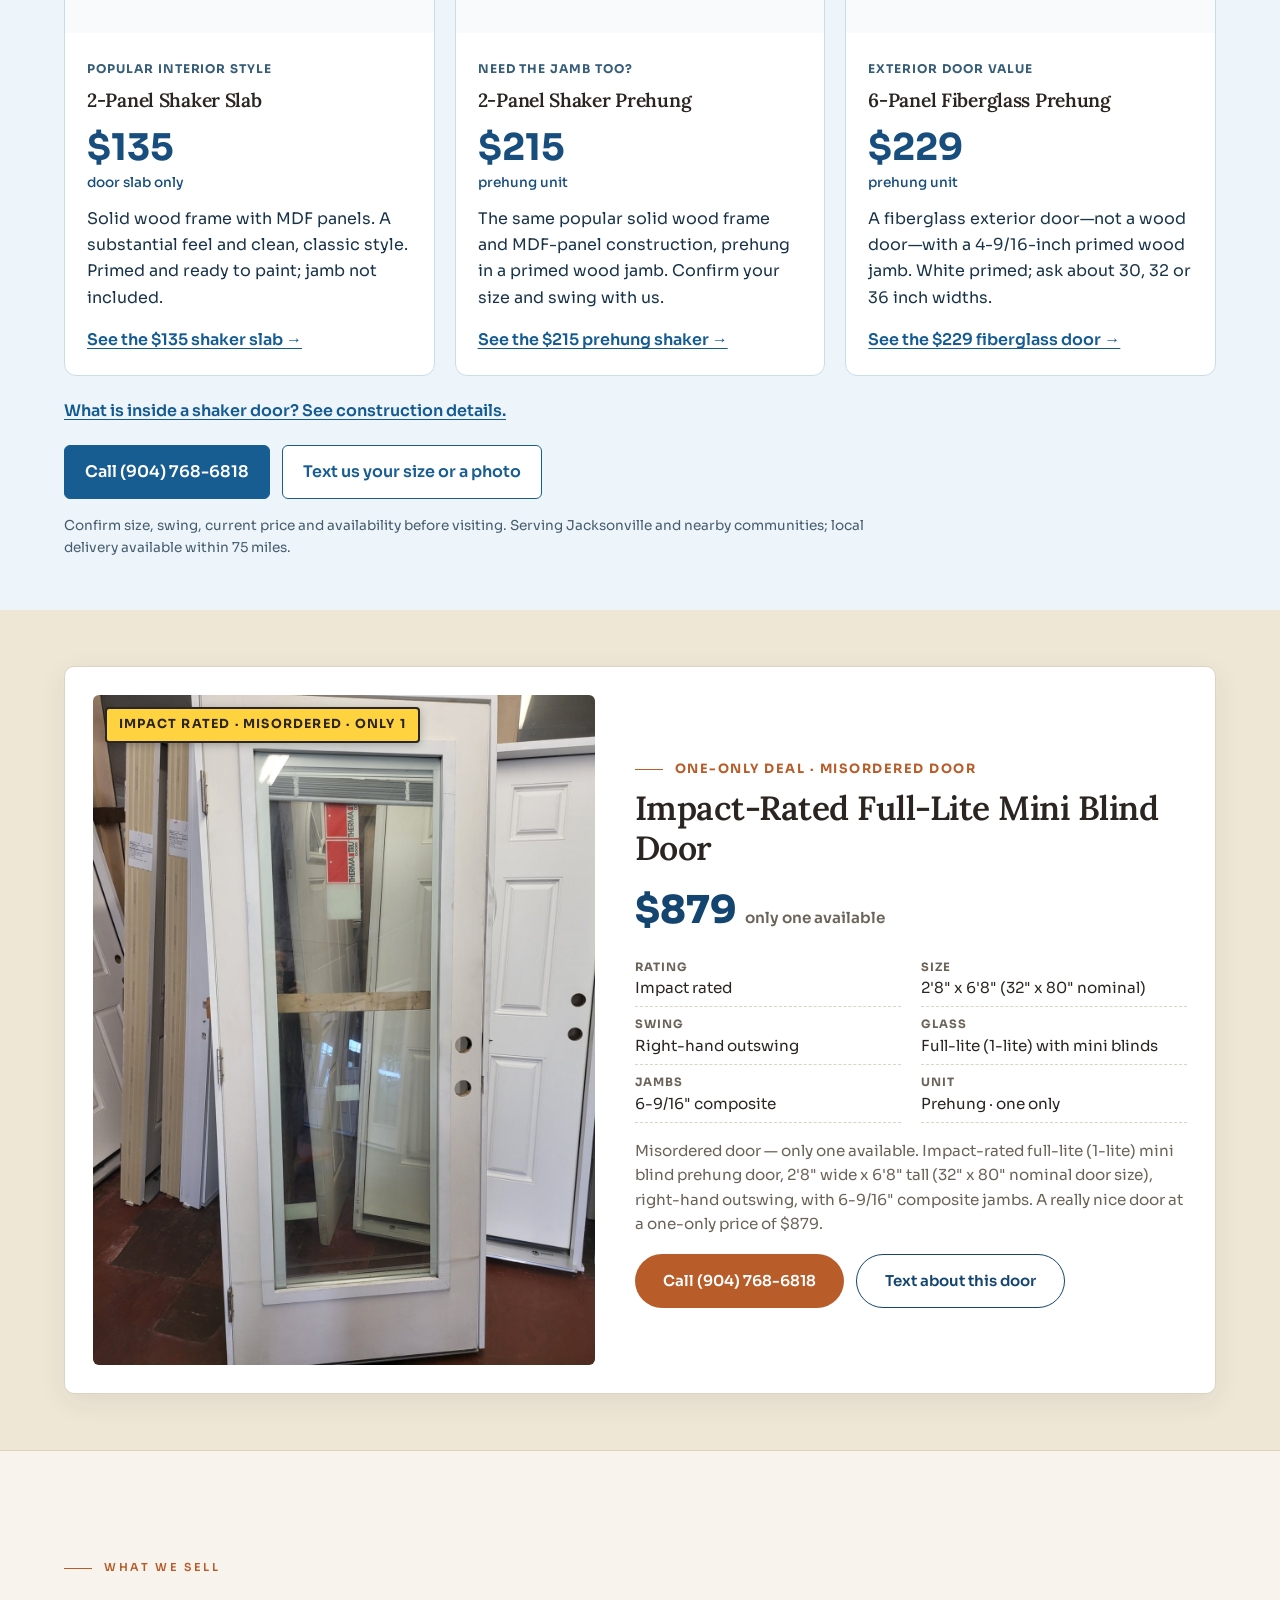
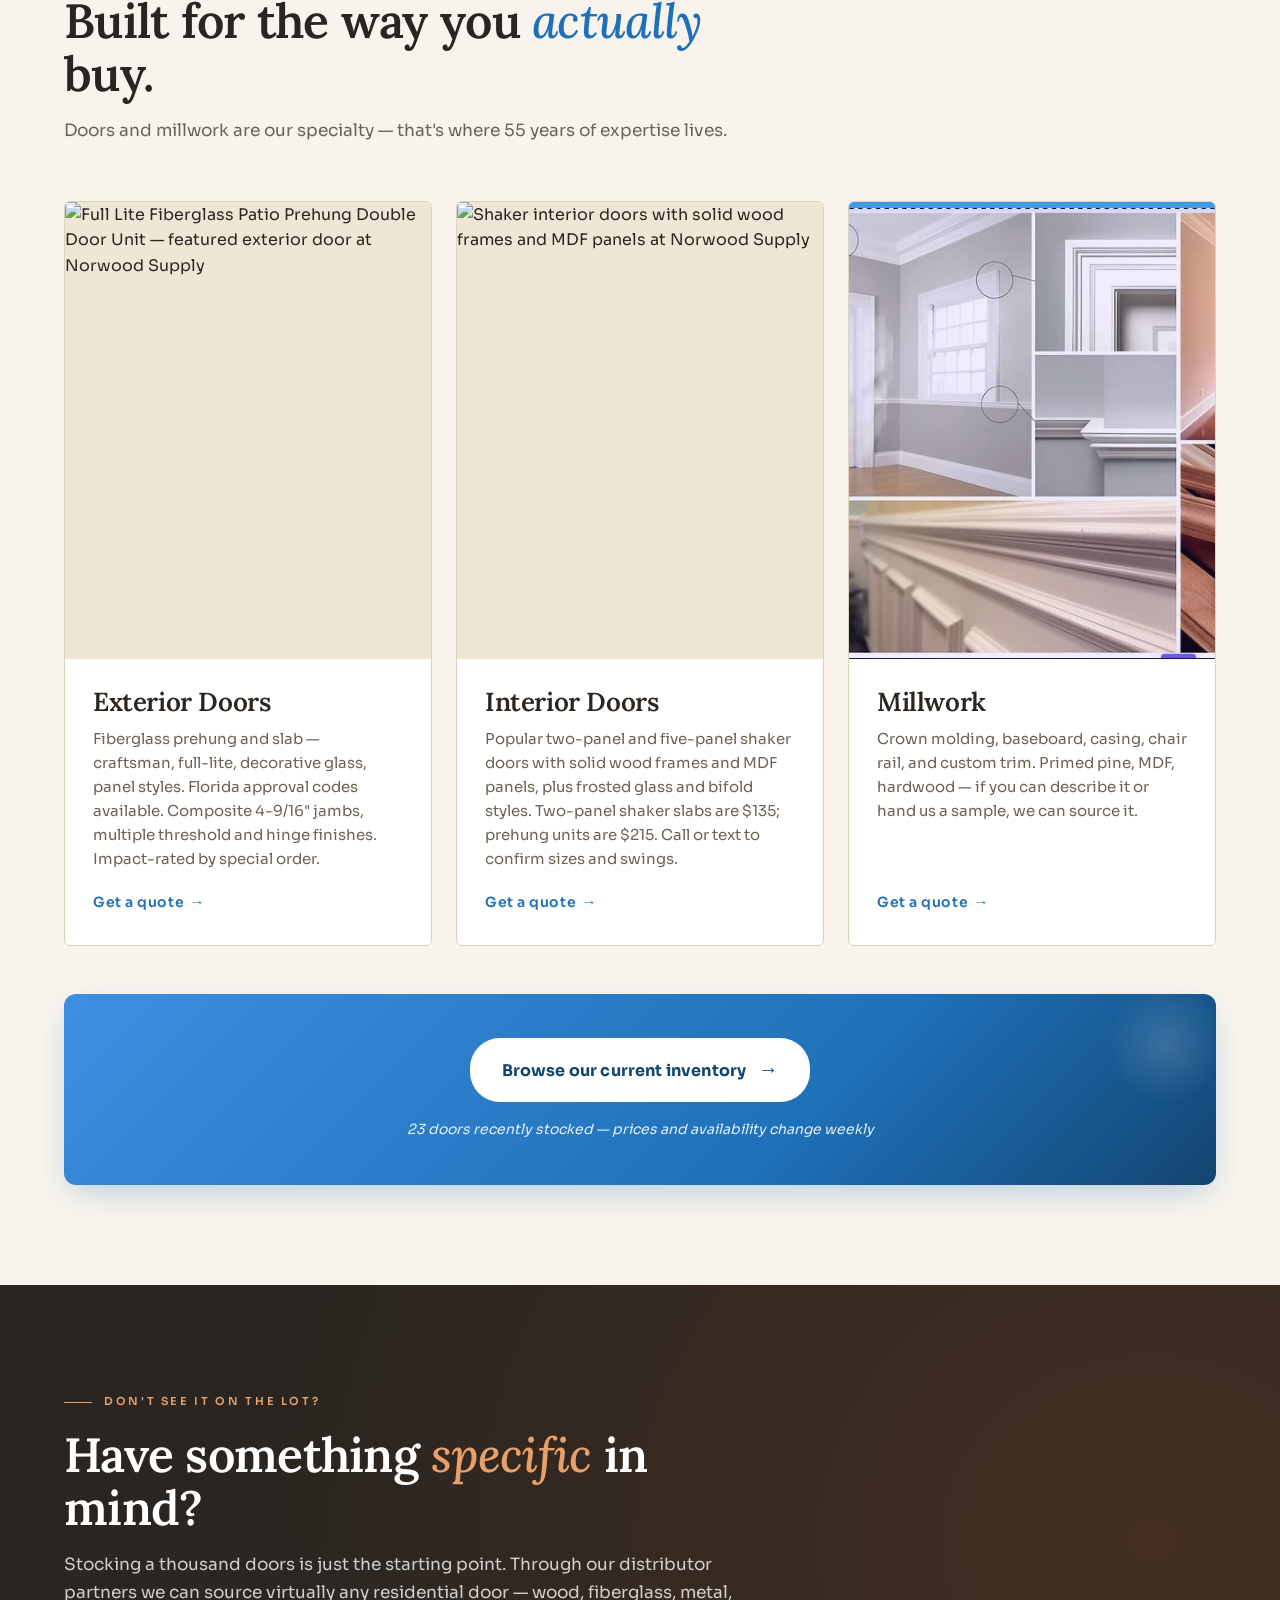
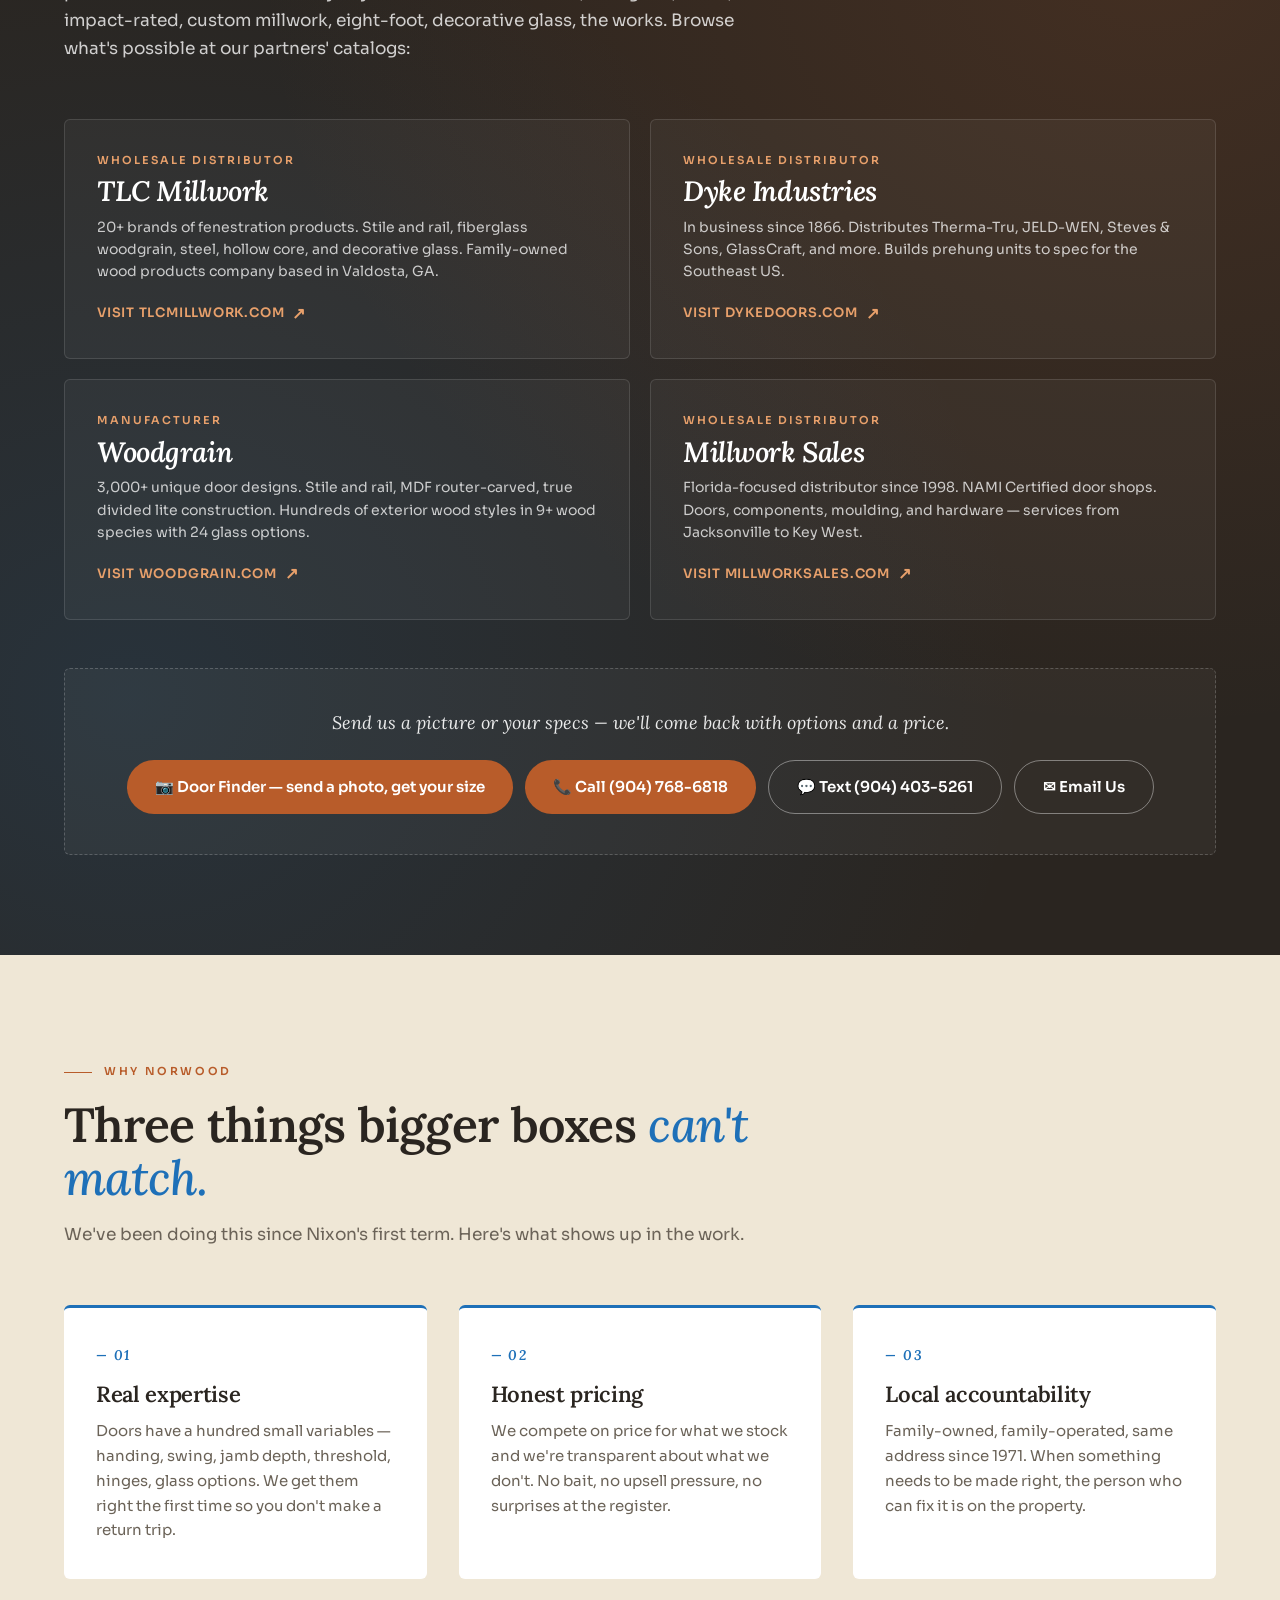
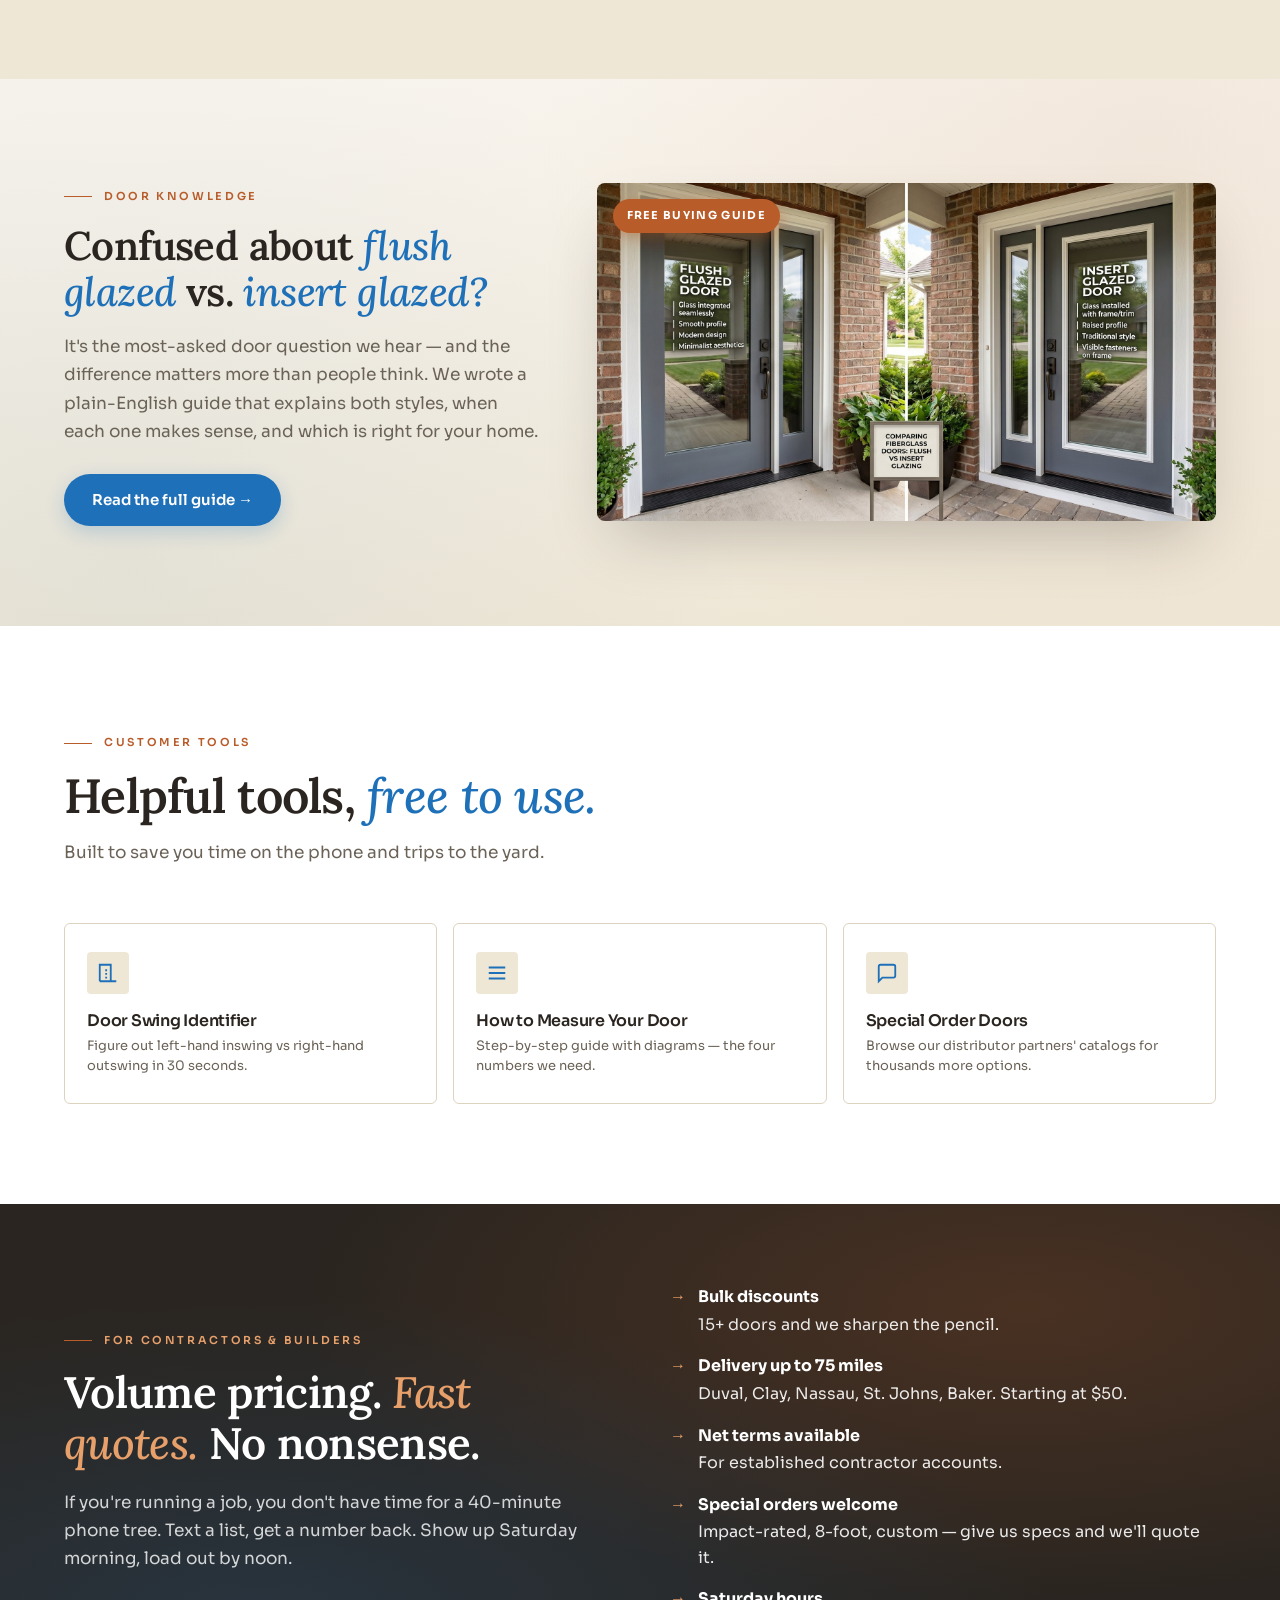
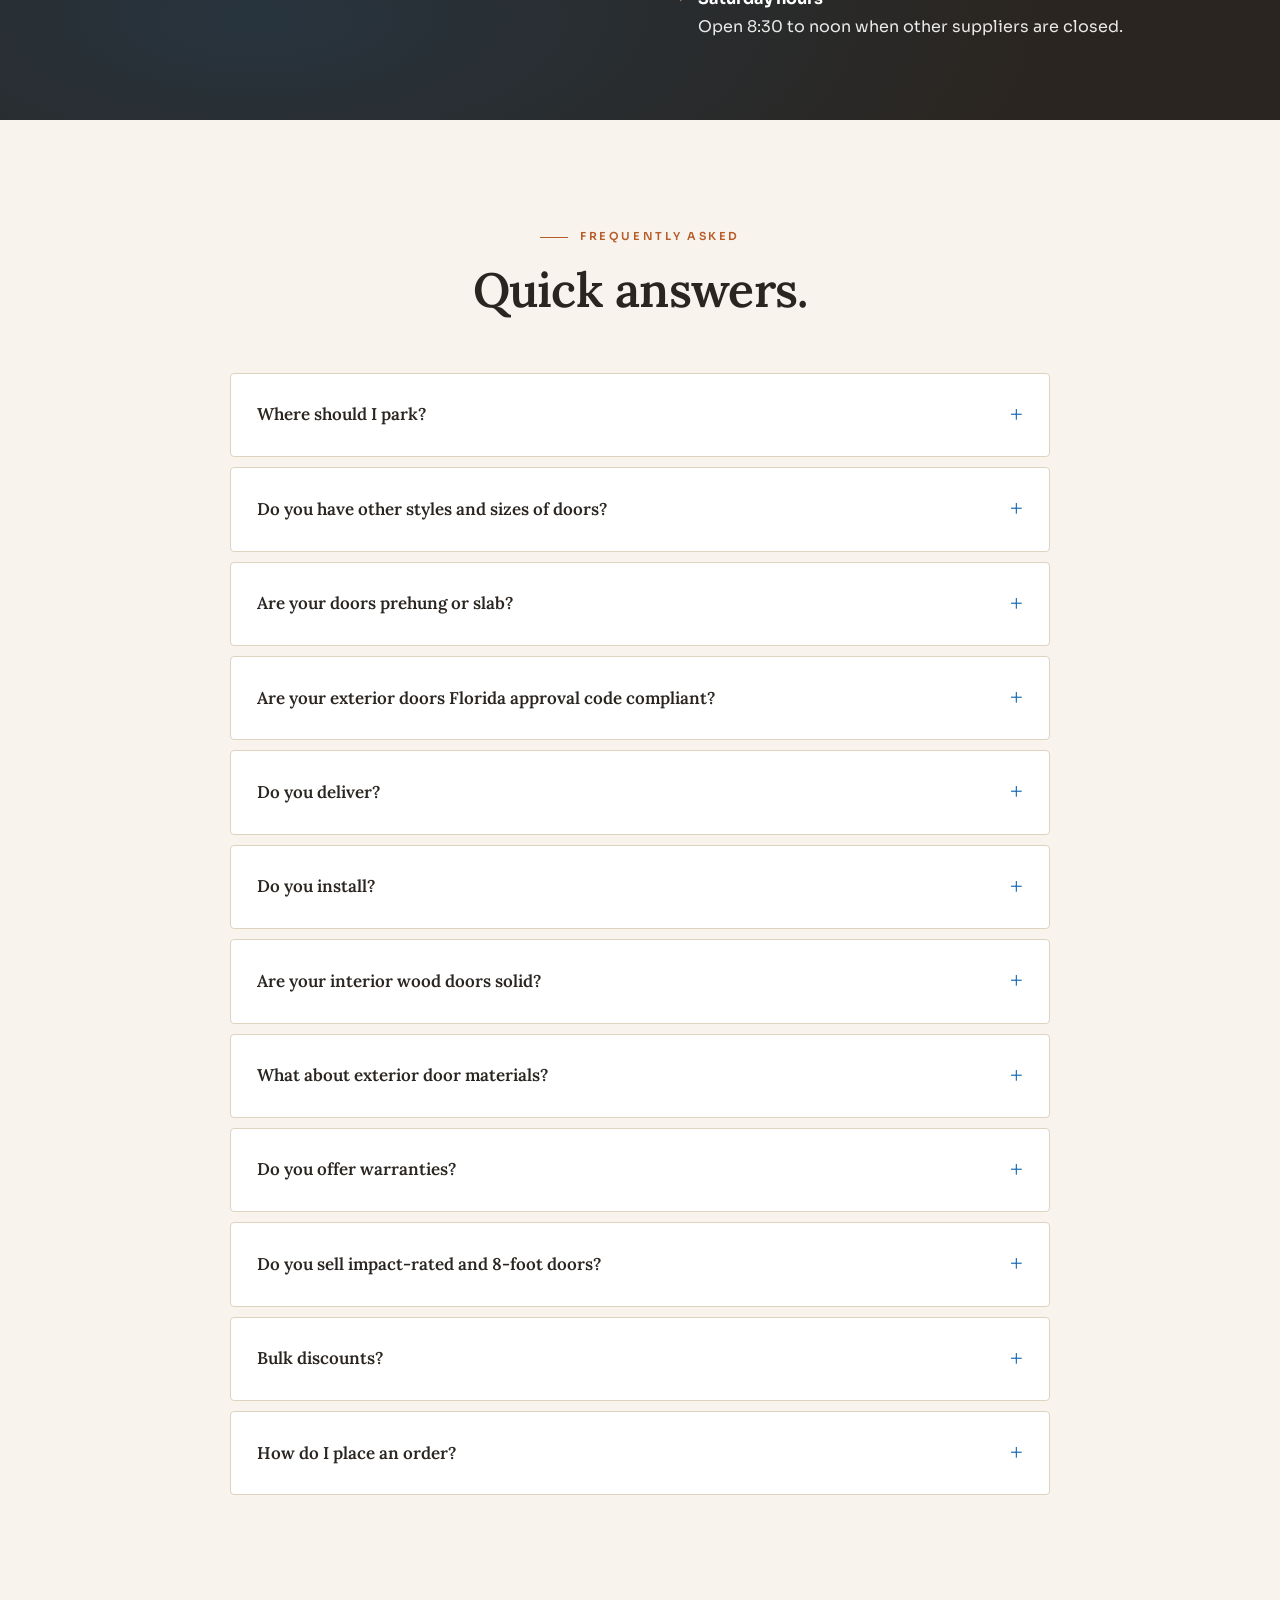
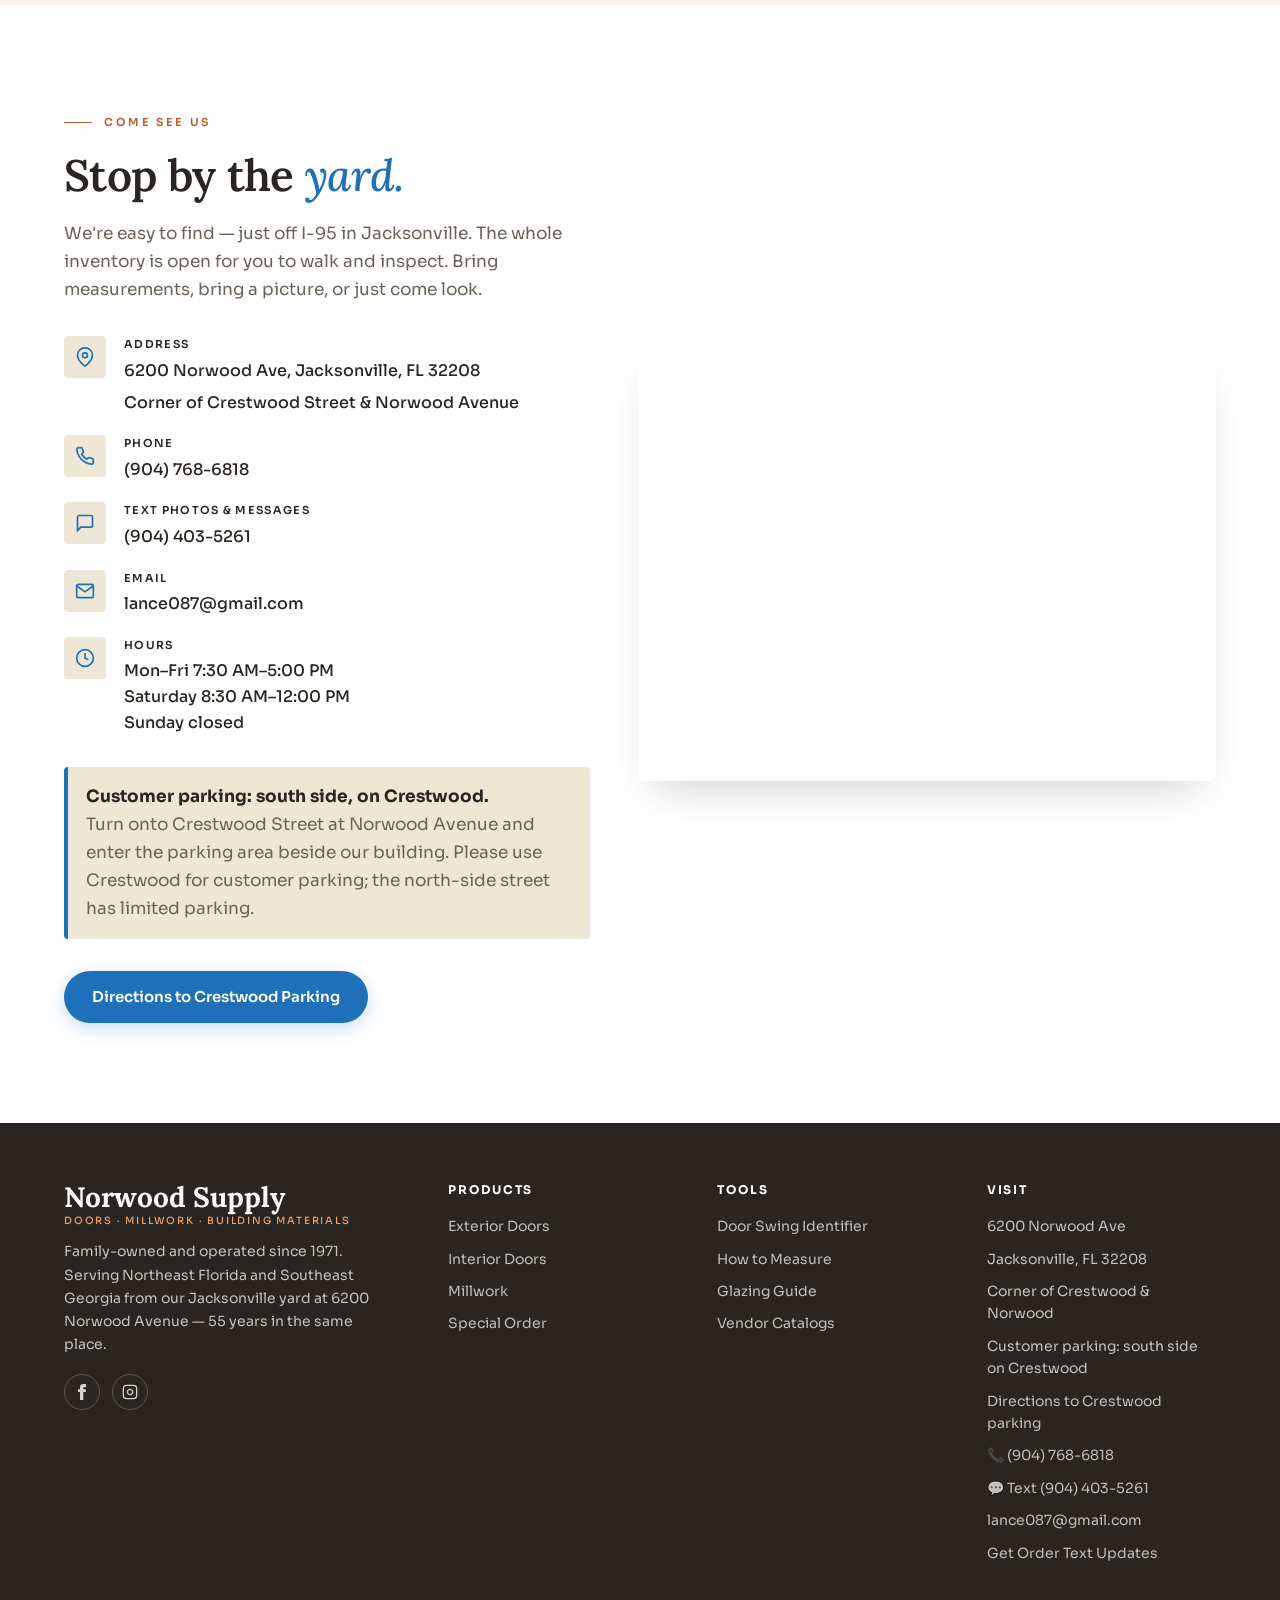
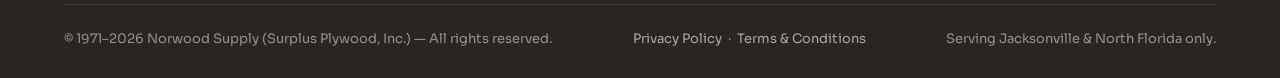
==== commit 6f3e1cca: "Clarify shaker construction and feature local door values" ====
--- a/index.html
+++ b/index.html
@@ -189,7 +189,7 @@
       "name": "Are your interior wood doors solid?",
       "acceptedAnswer": {
         "@type": "Answer",
-        "text": "We sell engineered solid-core shaker doors with wood stiles and rails and an MDF panel. We've found them substantially superior to all-wood doors — fewer warping issues, smoother panels, easier to paint. Old-school all-wood doors had problems we don't want to pass on to customers."
+        "text": "Our popular shaker interior doors have a solid wood frame (stiles and rails) with MDF panels. They have the substantial feel customers want—not an all-MDF door. Two-panel shaker slabs are $135; prehung units are $215. Call or text to confirm your size and swing."
       }
     },
     {
@@ -1107,6 +1107,7 @@
 <!-- End Google Tag Manager -->
 <link rel="stylesheet" href="/anniversary.css?v=20261101">
 <script src="/anniversary.js?v=20261101" defer></script>
+<link rel="stylesheet" href="door-values.css?v=20261118">
 </head>
 <body>
 
@@ -1208,6 +1209,31 @@
   </div>
 </div>
 
+<section class="door-values" aria-labelledby="door-values-title">
+  <div class="container">
+    <div class="eyebrow">Local favorites · Jacksonville value</div>
+    <h2 id="door-values-title">Great doors. Down-to-earth prices.</h2>
+    <p class="door-values-intro">Shopping for doors? Start with these popular picks at Norwood Supply, 6200 Norwood Avenue.</p>
+    <div class="door-values-grid">
+      <div class="door-value">
+        <img src="https://static.wixstatic.com/media/b98b97_79031a4816c04aafa610694570b595a7~mv2.png" alt="Primed two-panel shaker interior door" loading="lazy">
+        <div><span class="door-value-label">Popular interior style</span><h3>2-Panel Shaker Slab</h3><p class="door-value-price">$135 <span>door slab only</span></p><p>Solid wood frame with MDF panels. A substantial feel and clean, classic style. Primed and ready to paint; jamb not included.</p><a href="catalog.html#door-19">See the $135 shaker slab →</a></div>
+      </div>
+      <div class="door-value">
+        <img src="https://static.wixstatic.com/media/b98b97_79031a4816c04aafa610694570b595a7~mv2.png" alt="Two-panel shaker door available prehung in a primed wood jamb" loading="lazy">
+        <div><span class="door-value-label">Need the jamb too?</span><h3>2-Panel Shaker Prehung</h3><p class="door-value-price">$215 <span>prehung unit</span></p><p>The same popular solid wood frame and MDF-panel construction, prehung in a primed wood jamb. Confirm your size and swing with us.</p><a href="catalog.html#door-14">See the $215 prehung shaker →</a></div>
+      </div>
+      <div class="door-value">
+        <img src="https://static.wixstatic.com/media/b98b97_56b826719d6446c5a1d4564242921d10~mv2.png" alt="White primed fiberglass six-panel exterior prehung door" loading="lazy">
+        <div><span class="door-value-label">Exterior door value</span><h3>6-Panel Fiberglass Prehung</h3><p class="door-value-price">$229 <span>prehung unit</span></p><p>A fiberglass exterior door—not a wood door—with a 4-9/16-inch primed wood jamb. White primed; ask about 30, 32 or 36 inch widths.</p><a href="catalog.html#door-12">See the $229 fiberglass door →</a></div>
+      </div>
+    </div>
+    <p class="door-values-detail"><a href="catalog.html#shaker-construction">What is inside a shaker door? See construction details.</a></p>
+    <div class="door-values-actions"><a href="tel:9047686818">Call (904) 768-6818</a><a href="sms:9044035261?body=Hi%20Norwood%20Supply%2C%20I%27m%20interested%20in%20your%20featured%20doors.%20Can%20you%20confirm%20my%20size%20and%20availability%3F">Text us your size or a photo</a></div>
+    <p class="door-values-note">Confirm size, swing, current price and availability before visiting. Serving Jacksonville and nearby communities; local delivery available within 75 miles.</p>
+  </div>
+</section>
+
 <!-- ONE-OFF DEAL -->
 <section class="oneoff" id="deal">
   <div class="container"><div class="oneoff-card" itemscope itemtype="https://schema.org/Product">
@@ -1248,10 +1274,10 @@
         </div>
       </div>
       <div class="product-card">
-        <div class="product-image"><img src="https://static.wixstatic.com/media/b98b97_faca61fb7022456d891c9efbfdca4d68~mv2.png" alt="Shaker style real wood interior doors — featured at Norwood Supply"></div>
+        <div class="product-image"><img src="https://static.wixstatic.com/media/b98b97_faca61fb7022456d891c9efbfdca4d68~mv2.png" alt="Shaker interior doors with solid wood frames and MDF panels at Norwood Supply"></div>
         <div class="product-body">
           <h3>Interior Doors</h3>
-          <p>Engineered shaker, 5-panel, frosted glass, bifold louver and panel — and real solid-wood shaker too. Prehung or slab, most popular sizes and swings stocked, special orders welcome.</p>
+          <p>Popular two-panel and five-panel shaker doors with solid wood frames and MDF panels, plus frosted glass and bifold styles. Two-panel shaker slabs are $135; prehung units are $215. Call or text to confirm sizes and swings.</p>
           <a href="#visit" class="product-link">Get a quote</a>
         </div>
       </div>
@@ -1456,7 +1482,7 @@
       </details>
       <details class="faq-item">
         <summary>Are your interior wood doors solid?</summary>
-        <div class="answer">We sell engineered solid-core shaker doors with wood stiles and rails and an MDF panel. We've found them substantially superior to all-wood doors — fewer warping issues, smoother panels, easier to paint. Old-school all-wood doors had problems we don't want to pass on to customers.</div>
+        <div class="answer">Our popular shaker interior doors have a solid wood frame (stiles and rails) with MDF panels. They have the substantial feel customers want—not an all-MDF door. Two-panel shaker slabs are $135; prehung units are $215. Call or text to confirm your size and swing. <a href="catalog.html#shaker-construction">See the construction details and slab vs. prehung guide.</a></div>
       </details>
       <details class="faq-item">
         <summary>What about exterior door materials?</summary>
--- a/door-values.css
+++ b/door-values.css
@@ -0,0 +1,32 @@
+.door-values { padding: 52px 0; background: #edf4fa; color: #193348; }
+.door-values h2, .shaker-construction h2 { font-size: clamp(1.75rem, 3vw, 2.5rem); line-height: 1.2; margin: 10px 0 14px; }
+.door-values-intro { max-width: 760px; margin-bottom: 24px; }
+.door-values-grid { display: grid; grid-template-columns: repeat(3, minmax(0, 1fr)); gap: 20px; }
+.door-value { display: flex; flex-direction: column; overflow: hidden; border: 1px solid #cbdce9; border-radius: 12px; background: #fff; }
+.door-value > img { display: block; width: 100%; height: 210px; object-fit: contain; padding: 16px; background: #f8fafc; }
+.door-value > div { padding: 22px; }
+.door-value-label { font-size: .75rem; font-weight: 700; text-transform: uppercase; letter-spacing: .08em; color: #365d78; }
+.door-value h3 { font-size: 1.2rem; line-height: 1.35; margin: 8px 0 12px; }
+.door-value .door-value-price { font-size: 2.3rem; line-height: 1.2; font-weight: 700; color: #174e7e; margin: 0 0 14px; }
+.door-value-price span { display: block; font-size: .85rem; font-weight: 500; margin-top: 5px; }
+.door-value p { margin-bottom: 16px; line-height: 1.65; }
+.door-values a, .shaker-construction a { color: #135b92; text-decoration: underline; text-underline-offset: 3px; font-weight: 600; }
+.door-values-detail { margin: 22px 0; }
+.door-values-actions { display: flex; flex-wrap: wrap; gap: 12px; }
+.door-values-actions a { display: inline-block; padding: 13px 20px; border: 1px solid #175d92; border-radius: 6px; background: #175d92; color: #fff; text-decoration: none; }
+.door-values-actions a + a { background: #fff; color: #175d92; }
+.door-values-note { max-width: 820px; font-size: .85rem; margin-top: 16px; color: #465d6e; }
+.door-values a:focus-visible, .shaker-construction a:focus-visible { outline: 3px solid #b56515; outline-offset: 4px; }
+.shaker-construction { padding: 56px 0; background: #f3f7fa; scroll-margin-top: 110px; }
+.shaker-construction .container { max-width: 940px; }
+.shaker-construction p { line-height: 1.75; margin: 18px 0; }
+.shaker-construction dl { display: grid; gap: 16px; margin: 24px 0; }
+.shaker-construction dl > div { border-left: 3px solid #1e70b8; padding-left: 18px; }
+.shaker-construction dt { font-weight: 700; margin-bottom: 5px; }
+.shaker-construction dd { margin: 0; line-height: 1.7; }
+.catalog-card { scroll-margin-top: 140px; }
+@media (max-width: 760px) {
+  .door-values-grid { grid-template-columns: 1fr; }
+  .door-values, .shaker-construction { padding: 36px 0; }
+  .door-value > img { height: 180px; }
+}
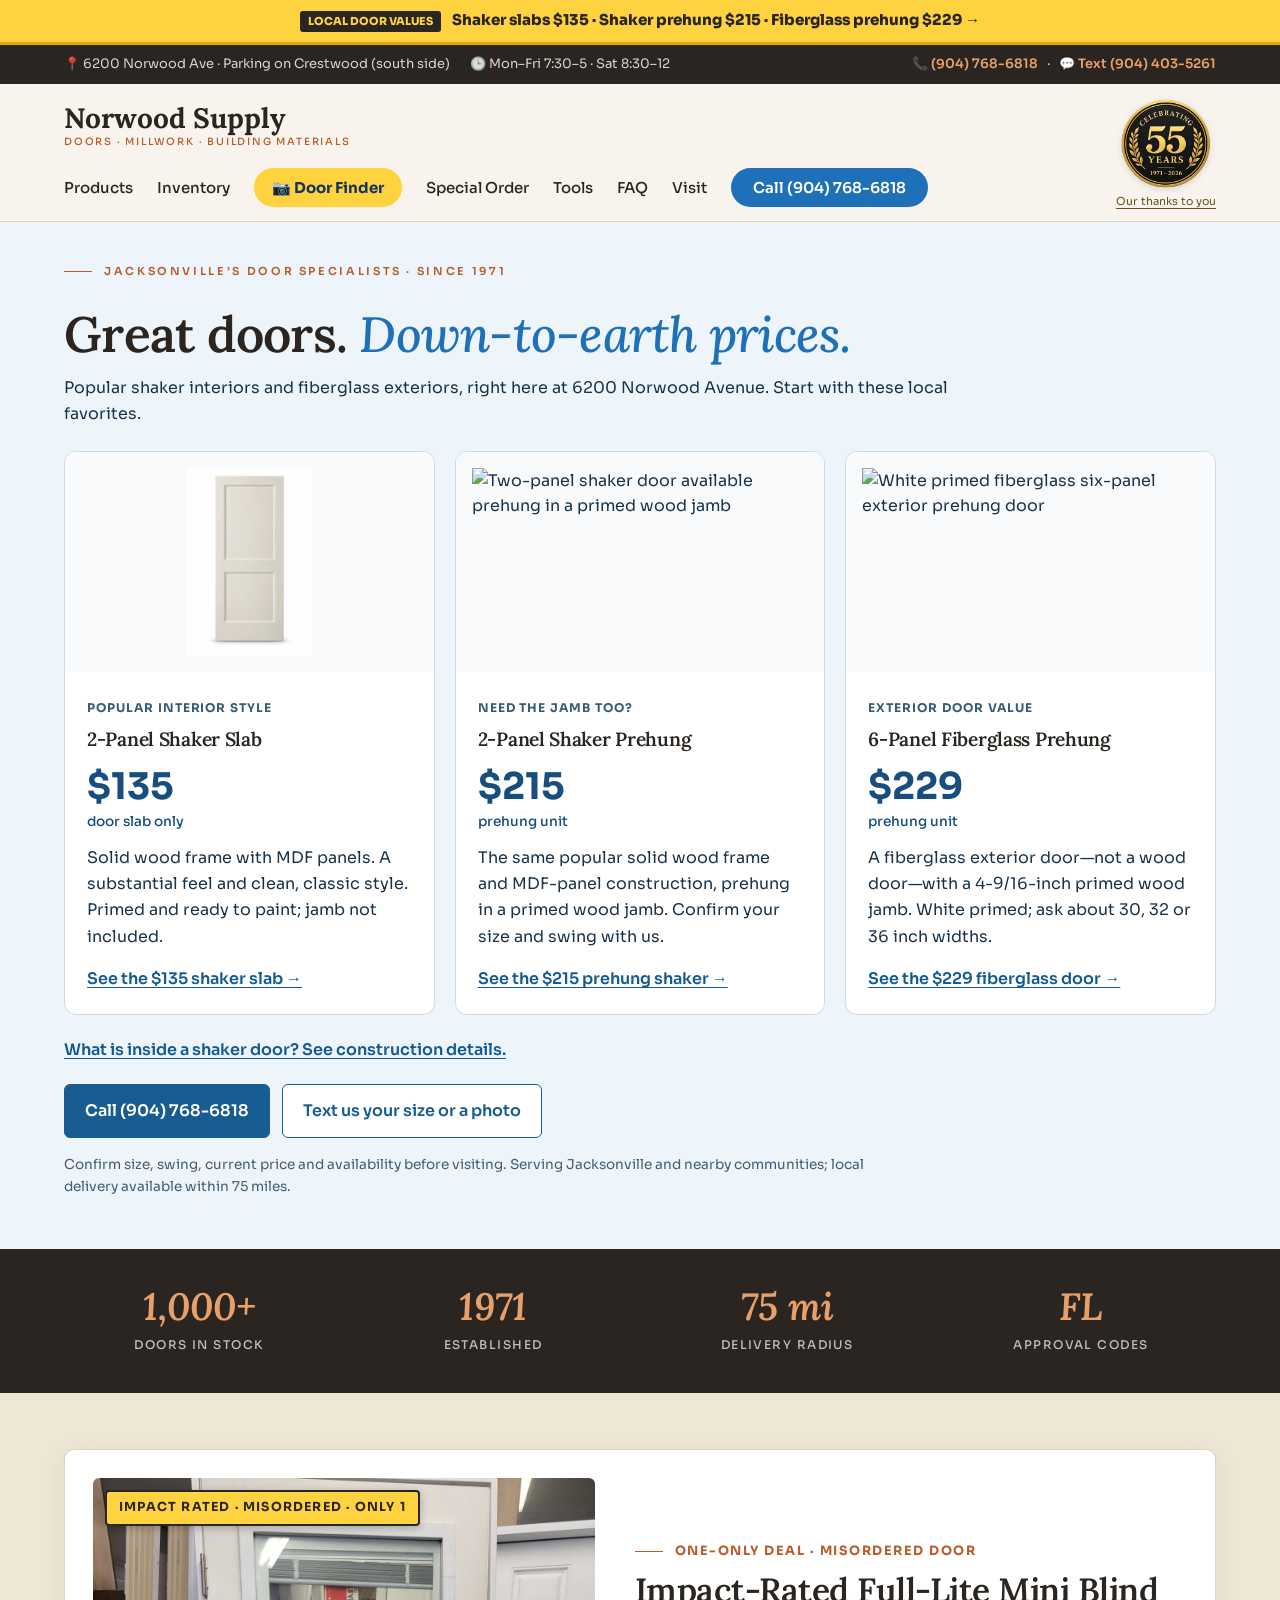
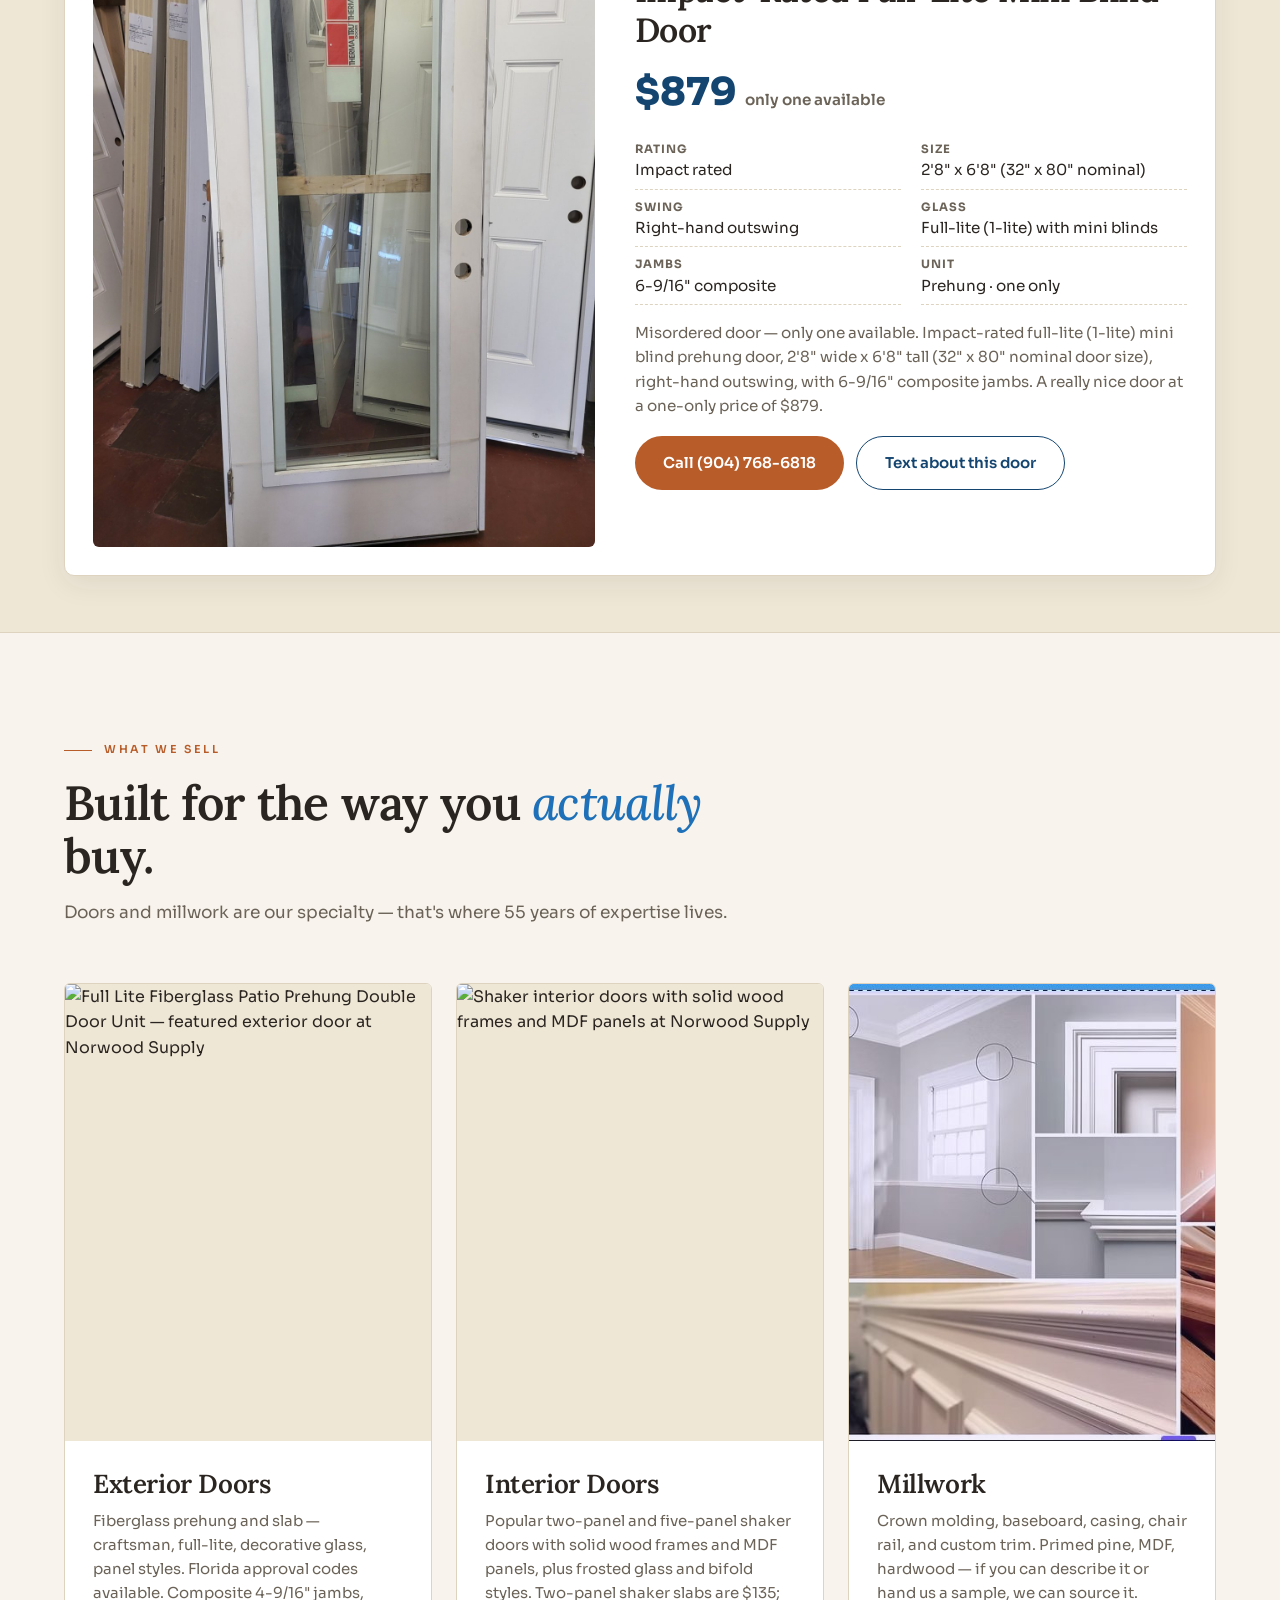
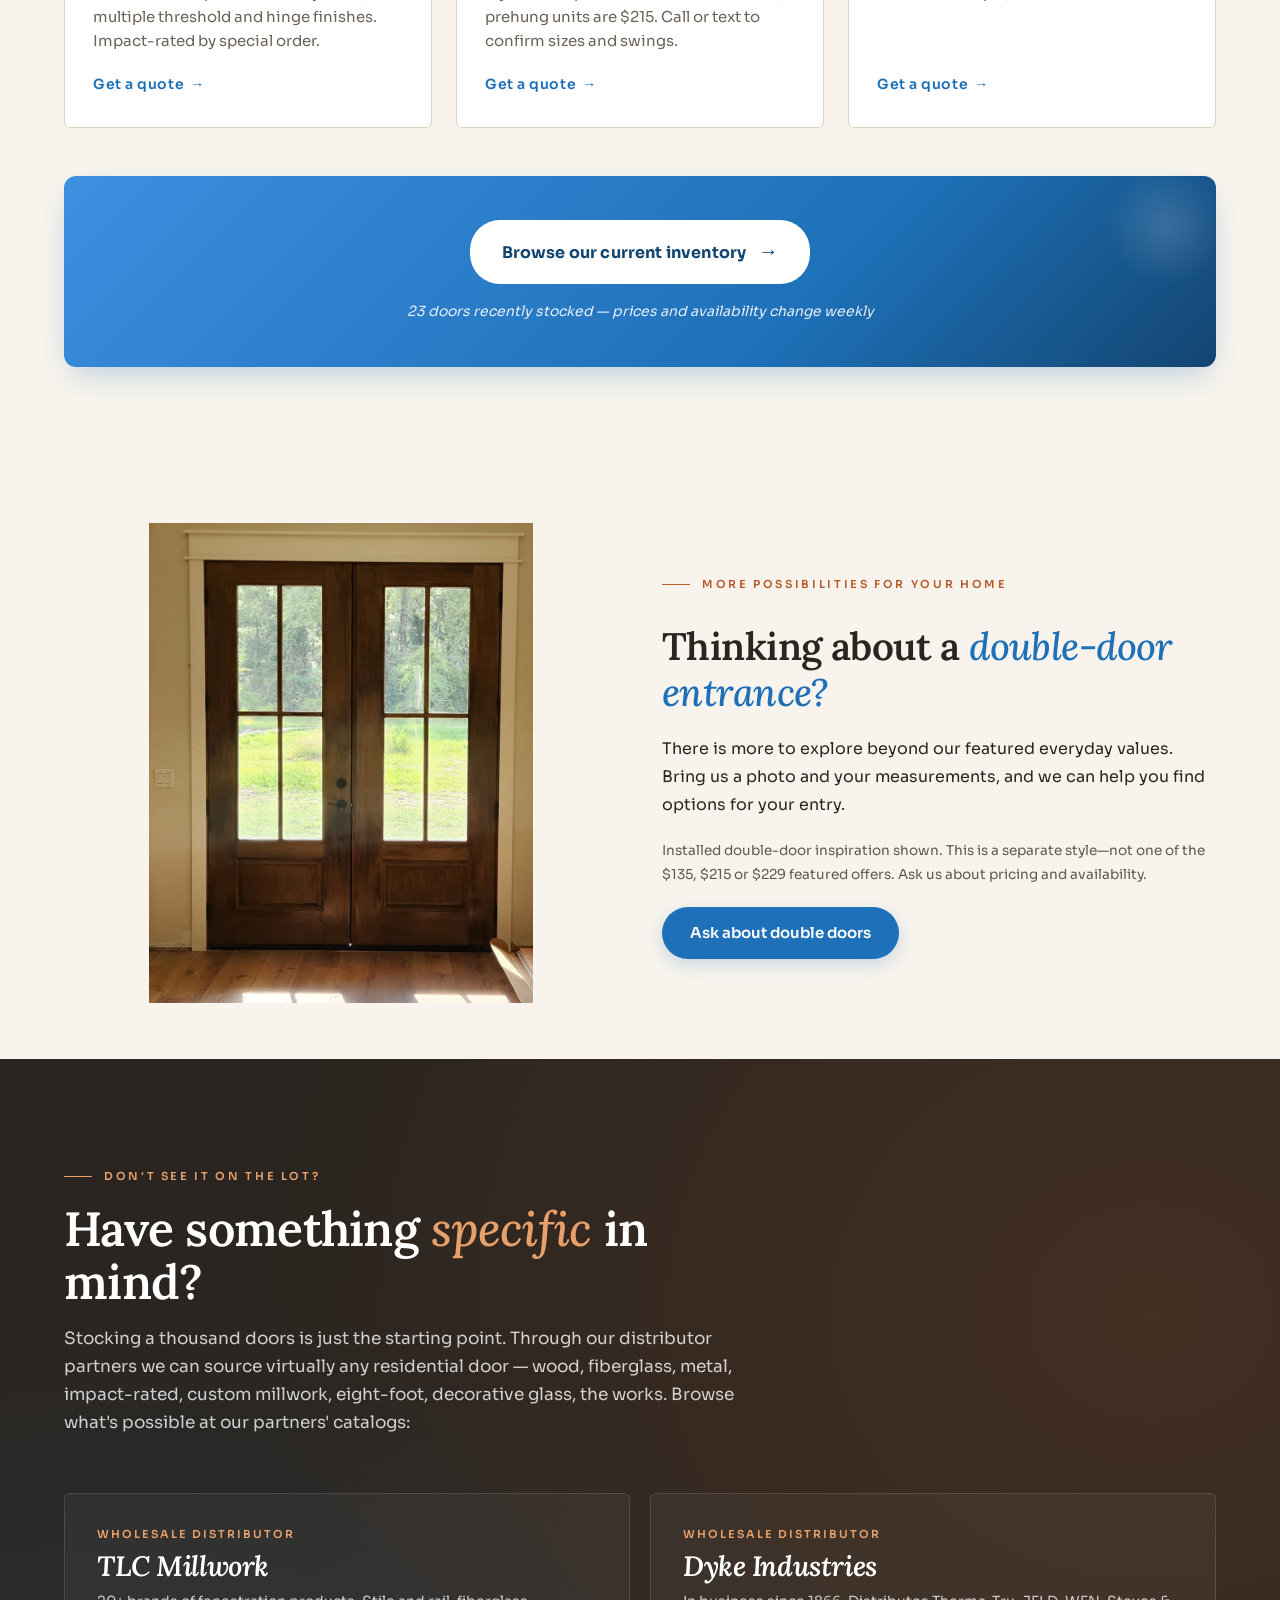
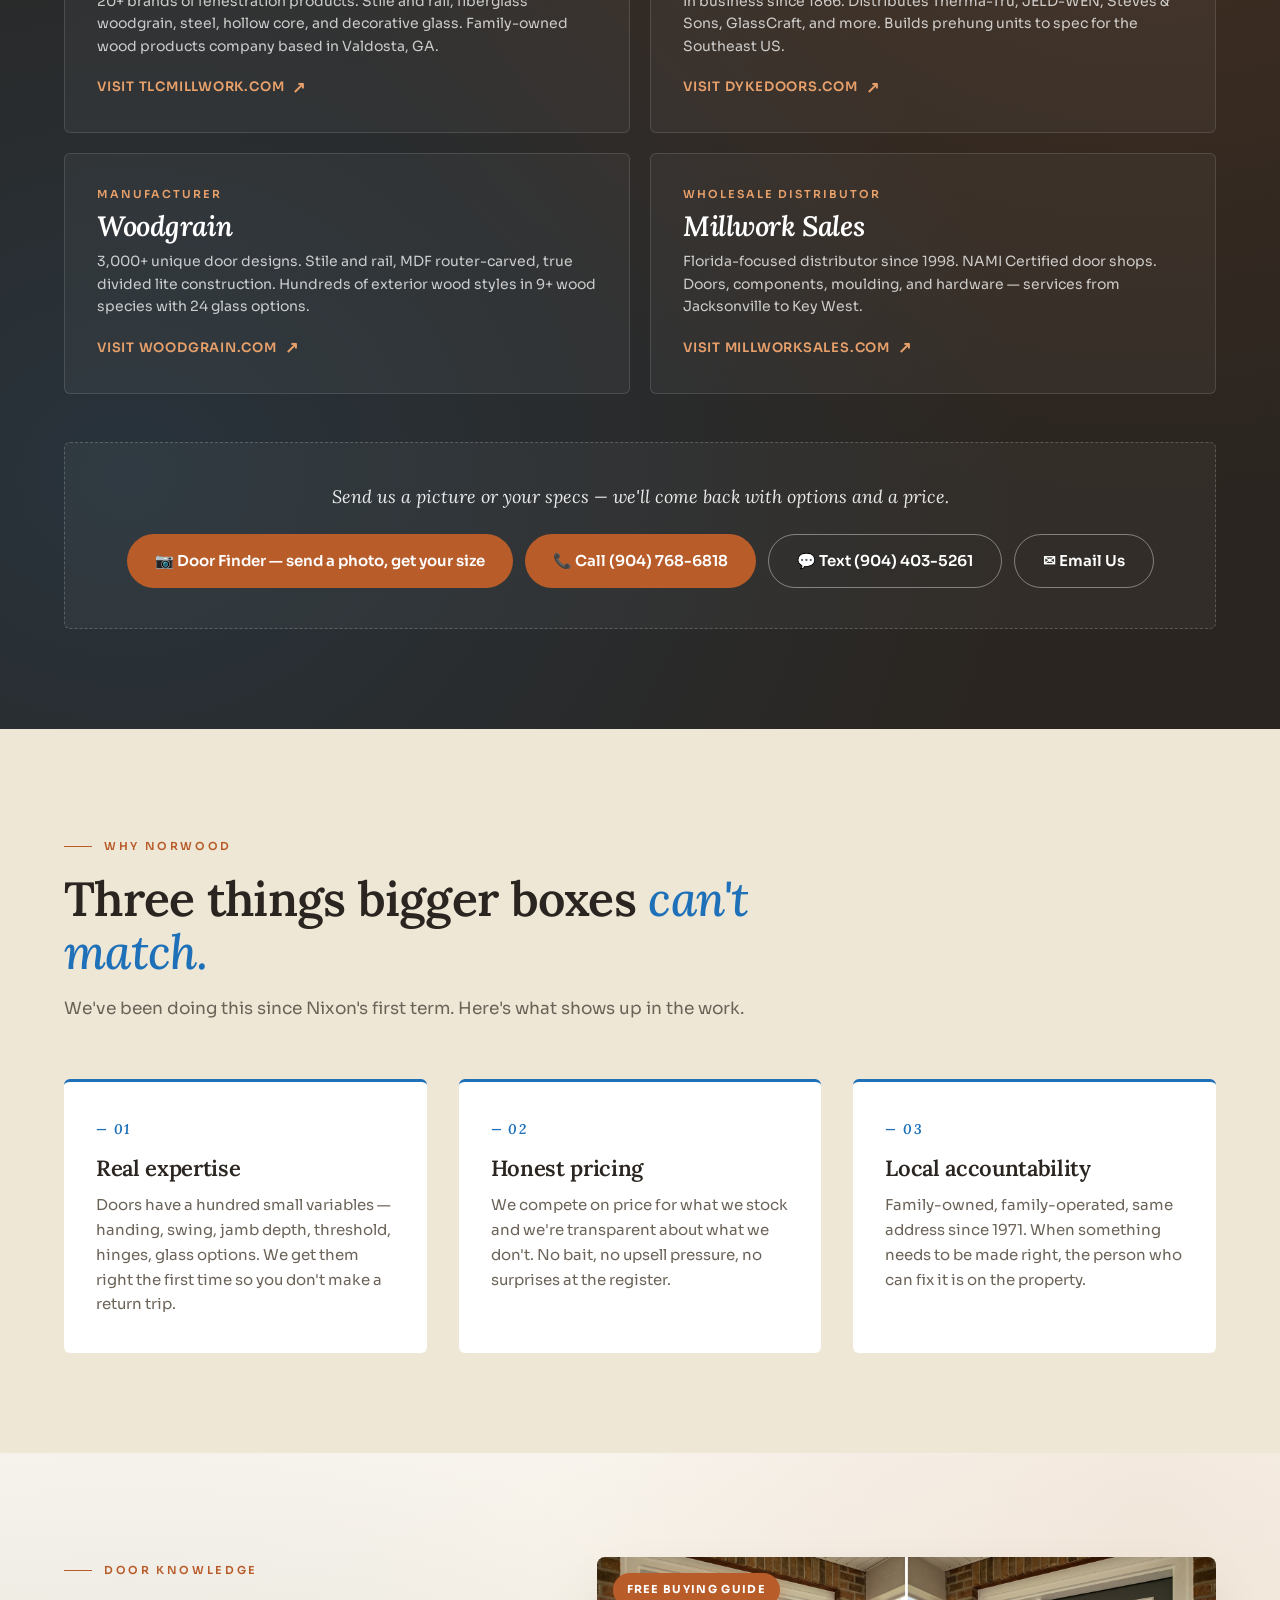
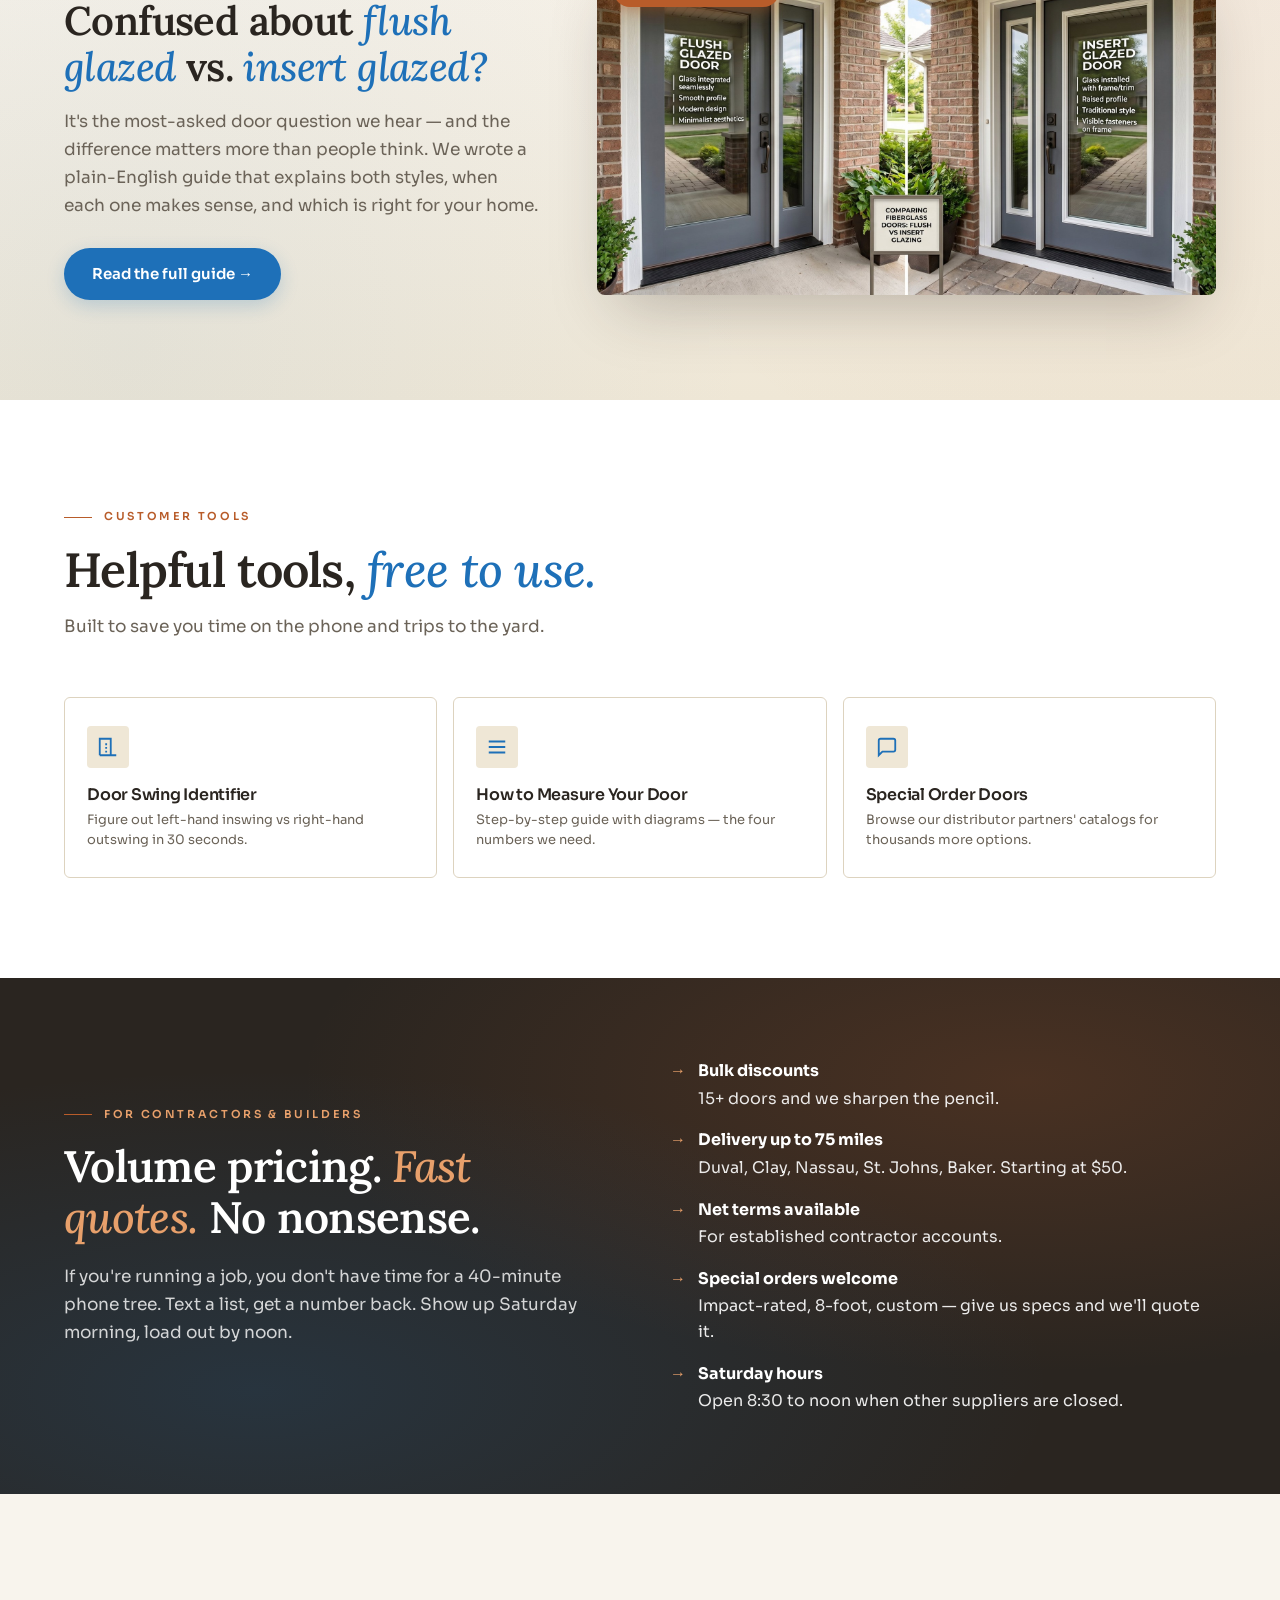
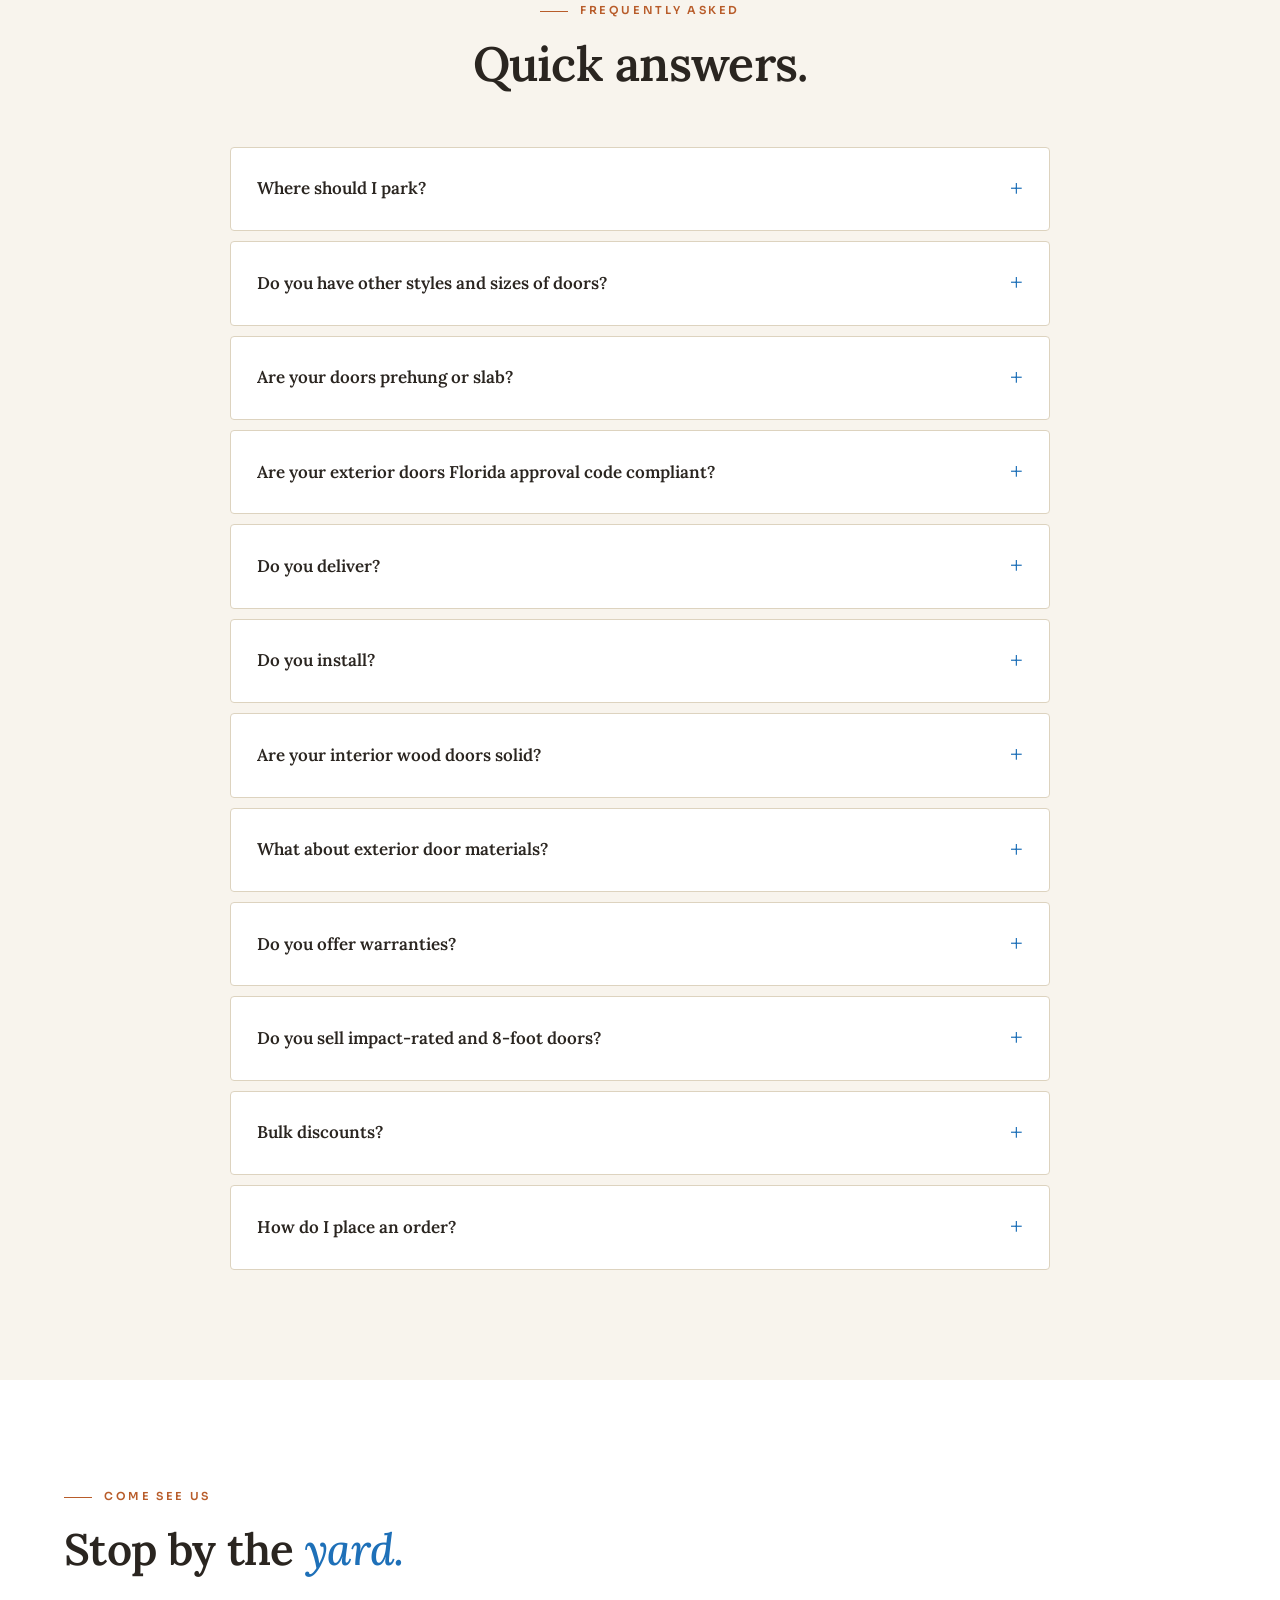
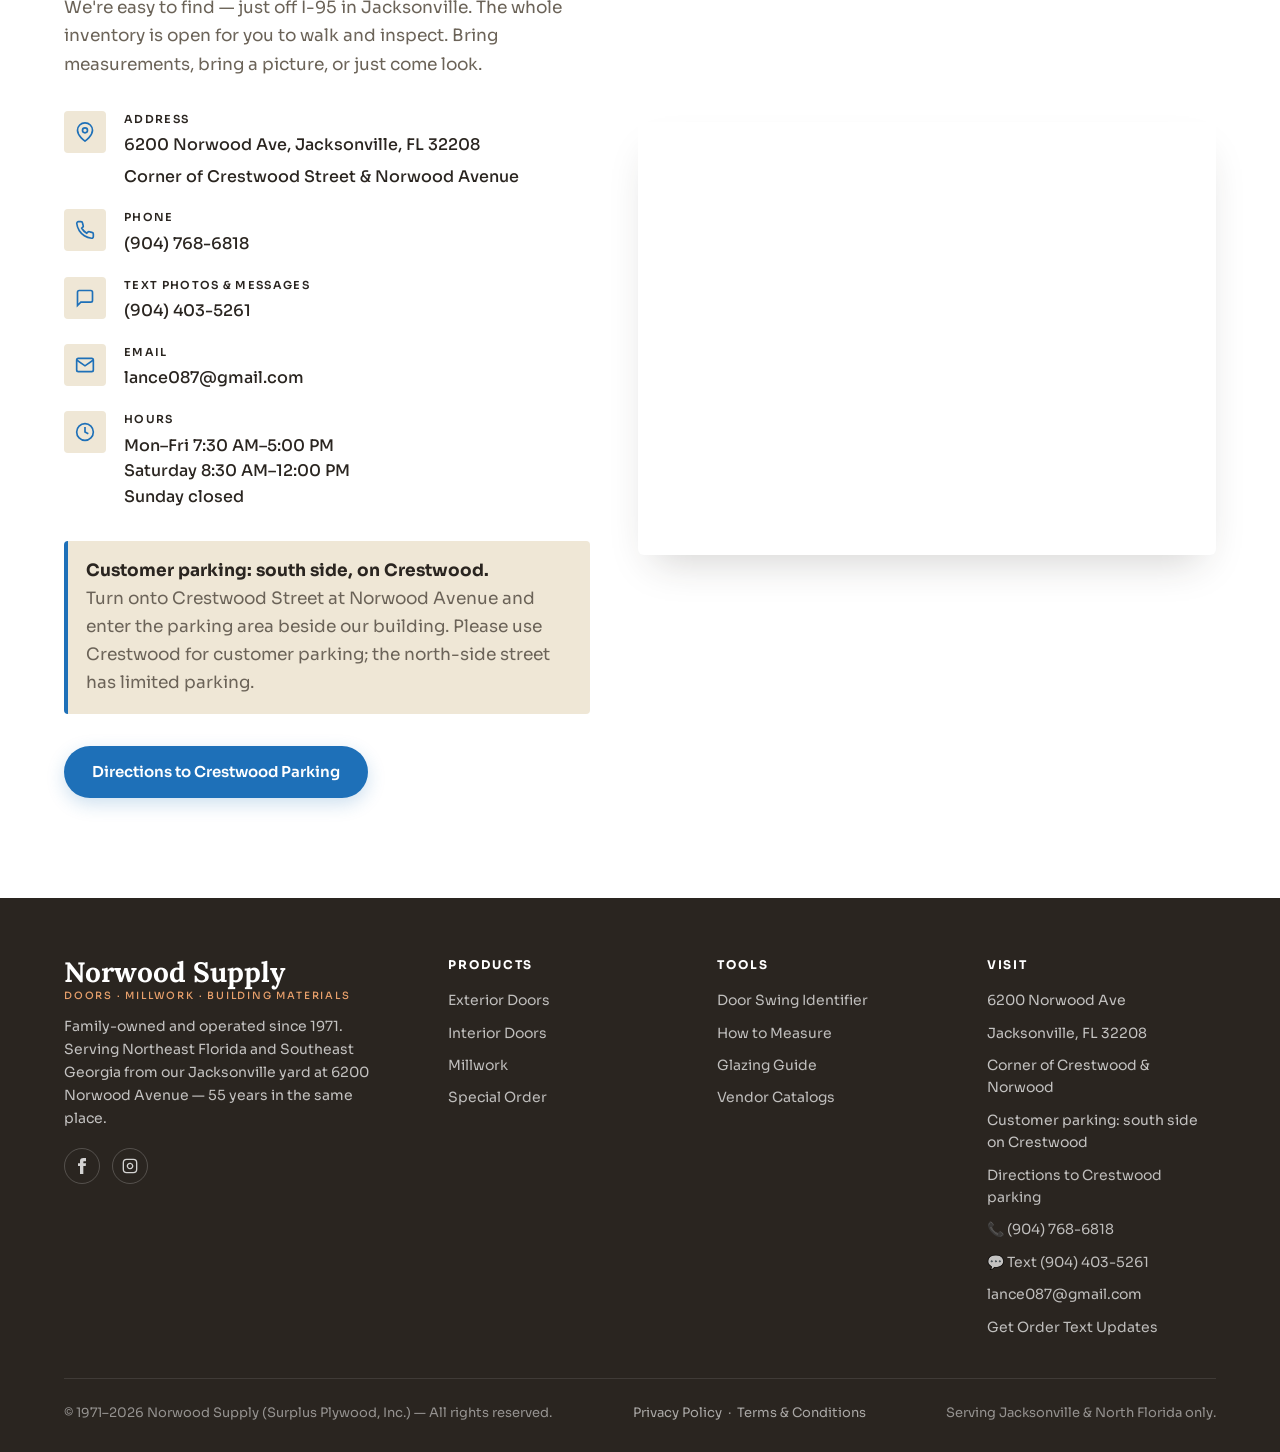
==== commit 236750bd: "Lead homepage with door values and distinguish slab-only imagery" ====
--- a/index.html
+++ b/index.html
@@ -11,7 +11,7 @@
 <meta property="og:description" content="Family-owned since 1971. 1,000+ doors in stock. Special-order virtually any residential door.">
 <meta property="og:type" content="website">
 <meta property="og:url" content="https://www.norwoodsupply.com">
-<meta property="og:image" content="images/hero-walnut-double-door.jpg">
+<meta property="og:image" content="https://www.norwoodsupply.com/images/shaker-2panel-slab-only.webp">
 
 <link rel="icon" href="data:image/svg+xml,<svg xmlns=%22http://www.w3.org/2000/svg%22 viewBox=%220 0 100 100%22><rect width=%22100%22 height=%22100%22 rx=%2218%22 fill=%22%231E70B8%22/><text x=%2250%22 y=%2270%22 font-family=%22Georgia,serif%22 font-size=%2260%22 font-weight=%22700%22 text-anchor=%22middle%22 fill=%22white%22>N</text></svg>">
 
@@ -1107,7 +1107,7 @@
 <!-- End Google Tag Manager -->
 <link rel="stylesheet" href="/anniversary.css?v=20261101">
 <script src="/anniversary.js?v=20261101" defer></script>
-<link rel="stylesheet" href="door-values.css?v=20261118">
+<link rel="stylesheet" href="door-values.css?v=20261118b">
 </head>
 <body>
 
@@ -1116,11 +1116,11 @@
 height="0" width="0" style="display:none;visibility:hidden"></iframe></noscript>
 <!-- End Google Tag Manager (noscript) -->
 
-<!-- ONE-OFF DEAL BANNER (remove when the door sells) -->
-<a href="#deal" class="deal-banner" style="display:block;background:#FFD23F;color:#2A2520;text-decoration:none;text-align:center;font-weight:800;font-size:15px;line-height:1.35;padding:10px 16px;border-bottom:3px solid #E0A800">
-<span style="display:inline-block;background:#2A2520;color:#FFD23F;font-size:11px;padding:3px 8px;border-radius:3px;margin-right:8px">ONE ONLY · MISORDERED</span> Impact-Rated Full-Lite Mini Blind Door — $879 · See it →
+<!-- FEATURED DOOR VALUES BANNER -->
+<a href="#featured-doors" class="deal-banner" style="display:block;background:#FFD23F;color:#2A2520;text-decoration:none;text-align:center;font-weight:800;font-size:15px;line-height:1.35;padding:10px 16px;border-bottom:3px solid #E0A800">
+<span style="display:inline-block;background:#2A2520;color:#FFD23F;font-size:11px;padding:3px 8px;border-radius:3px;margin-right:8px">LOCAL DOOR VALUES</span> Shaker slabs $135 · Shaker prehung $215 · Fiberglass prehung $229 →
 </a>
-<!-- END ONE-OFF DEAL BANNER -->
+<!-- END FEATURED DOOR VALUES BANNER -->
 
 <!-- TOP BAR -->
 <div class="topbar">
@@ -1161,41 +1161,29 @@
   </div>
 </header>
 
-<!-- HERO -->
-<section class="hero">
-  <div class="established-mark">Est. 1971</div>
+<!-- FEATURED DOORS — HOMEPAGE HERO -->
+<section class="door-values" id="featured-doors" aria-labelledby="door-values-title">
   <div class="container">
-    <div>
-      <svg class="brand-emblem" viewBox="0 0 320 100" xmlns="http://www.w3.org/2000/svg" aria-label="Norwood Supply — Since 1971">
-        <!-- Drop shadow -->
-        <path d="M 4 16 L 30 4 L 292 4 L 318 16 L 318 90 L 292 102 L 30 102 L 4 90 Z" fill="rgba(19, 69, 112, 0.18)"/>
-        <!-- Main ribbon body — bright blue -->
-        <path d="M 0 12 L 26 0 L 288 0 L 314 12 L 314 86 L 288 98 L 26 98 L 0 86 Z" fill="#3D8FE0"/>
-        <!-- Inner highlight border -->
-        <path d="M 10 17 L 32 8 L 282 8 L 304 17 L 304 81 L 282 90 L 32 90 L 10 81 Z" fill="none" stroke="rgba(255,255,255,0.35)" stroke-width="1"/>
-        <!-- Stars -->
-        <text x="32" y="55" font-size="13" fill="rgba(255,255,255,0.85)" font-family="Georgia, serif">★</text>
-        <text x="272" y="55" font-size="13" fill="rgba(255,255,255,0.85)" font-family="Georgia, serif">★</text>
-        <!-- Main text -->
-        <text x="160" y="46" text-anchor="middle" font-family="Lora, Georgia, serif" font-size="22" font-weight="700" fill="white" letter-spacing="2">NORWOOD SUPPLY</text>
-        <!-- Italic subtext -->
-        <text x="160" y="72" text-anchor="middle" font-family="Lora, Georgia, serif" font-size="14" font-style="italic" fill="rgba(255,255,255,0.95)" letter-spacing="0.5">since 1971</text>
-      </svg>
-      <div class="hero-eyebrow">55 Years in the Same Place</div>
-      <h1>The door <em>specialists</em> Jacksonville built.</h1>
-      <p class="lead">Family-owned since 1971, in the same location at 6200 Norwood Avenue. Over a thousand doors in stock — and the family expertise to help you pick the right one.</p>
-      <div class="hero-cta">
-        <a href="tel:9047686818" class="btn btn-primary">📞 Call (904) 768-6818</a>
-        <a href="sms:9044035261" class="btn btn-ghost">💬 Text Photos</a>
+    <div class="eyebrow">Jacksonville’s door specialists · Since 1971</div>
+    <h1 id="door-values-title">Great doors. <em>Down-to-earth prices.</em></h1>
+    <p class="door-values-intro">Popular shaker interiors and fiberglass exteriors, right here at 6200 Norwood Avenue. Start with these local favorites.</p>
+    <div class="door-values-grid">
+      <div class="door-value">
+        <img src="images/shaker-2panel-slab-only.webp" alt="Two-panel shaker door slab only, without a jamb or surrounding trim" loading="eager" width="600" height="900">
+        <div><span class="door-value-label">Popular interior style</span><h3>2-Panel Shaker Slab</h3><p class="door-value-price">$135 <span>door slab only</span></p><p>Solid wood frame with MDF panels. A substantial feel and clean, classic style. Primed and ready to paint; jamb not included.</p><a href="catalog.html#door-19">See the $135 shaker slab →</a></div>
       </div>
-    </div>
-    <div class="hero-visual">
-      <img src="images/hero-walnut-double-door.jpg" alt="Walnut-stained 4-lite true divided light double entry doors installed in a Jacksonville home — Norwood Supply" loading="eager">
-      <div class="hero-badge">
-        <strong>55 yrs</strong>
-        <span>Same Location · Same Family</span>
+      <div class="door-value">
+        <img src="https://static.wixstatic.com/media/b98b97_79031a4816c04aafa610694570b595a7~mv2.png" alt="Two-panel shaker door available prehung in a primed wood jamb" loading="eager">
+        <div><span class="door-value-label">Need the jamb too?</span><h3>2-Panel Shaker Prehung</h3><p class="door-value-price">$215 <span>prehung unit</span></p><p>The same popular solid wood frame and MDF-panel construction, prehung in a primed wood jamb. Confirm your size and swing with us.</p><a href="catalog.html#door-14">See the $215 prehung shaker →</a></div>
       </div>
-    </div>
+      <div class="door-value">
+        <img src="https://static.wixstatic.com/media/b98b97_56b826719d6446c5a1d4564242921d10~mv2.png" alt="White primed fiberglass six-panel exterior prehung door" loading="eager">
+        <div><span class="door-value-label">Exterior door value</span><h3>6-Panel Fiberglass Prehung</h3><p class="door-value-price">$229 <span>prehung unit</span></p><p>A fiberglass exterior door—not a wood door—with a 4-9/16-inch primed wood jamb. White primed; ask about 30, 32 or 36 inch widths.</p><a href="catalog.html#door-12">See the $229 fiberglass door →</a></div>
+      </div>
+    </div>
+    <p class="door-values-detail"><a href="catalog.html#shaker-construction">What is inside a shaker door? See construction details.</a></p>
+    <div class="door-values-actions"><a href="tel:9047686818">Call (904) 768-6818</a><a href="sms:9044035261?body=Hi%20Norwood%20Supply%2C%20I%27m%20interested%20in%20your%20featured%20doors.%20Can%20you%20confirm%20my%20size%20and%20availability%3F">Text us your size or a photo</a></div>
+    <p class="door-values-note">Confirm size, swing, current price and availability before visiting. Serving Jacksonville and nearby communities; local delivery available within 75 miles.</p>
   </div>
 </section>
 
@@ -1208,31 +1196,6 @@
     <div class="trust-item"><strong>FL</strong><span>Approval Codes</span></div>
   </div>
 </div>
-
-<section class="door-values" aria-labelledby="door-values-title">
-  <div class="container">
-    <div class="eyebrow">Local favorites · Jacksonville value</div>
-    <h2 id="door-values-title">Great doors. Down-to-earth prices.</h2>
-    <p class="door-values-intro">Shopping for doors? Start with these popular picks at Norwood Supply, 6200 Norwood Avenue.</p>
-    <div class="door-values-grid">
-      <div class="door-value">
-        <img src="https://static.wixstatic.com/media/b98b97_79031a4816c04aafa610694570b595a7~mv2.png" alt="Primed two-panel shaker interior door" loading="lazy">
-        <div><span class="door-value-label">Popular interior style</span><h3>2-Panel Shaker Slab</h3><p class="door-value-price">$135 <span>door slab only</span></p><p>Solid wood frame with MDF panels. A substantial feel and clean, classic style. Primed and ready to paint; jamb not included.</p><a href="catalog.html#door-19">See the $135 shaker slab →</a></div>
-      </div>
-      <div class="door-value">
-        <img src="https://static.wixstatic.com/media/b98b97_79031a4816c04aafa610694570b595a7~mv2.png" alt="Two-panel shaker door available prehung in a primed wood jamb" loading="lazy">
-        <div><span class="door-value-label">Need the jamb too?</span><h3>2-Panel Shaker Prehung</h3><p class="door-value-price">$215 <span>prehung unit</span></p><p>The same popular solid wood frame and MDF-panel construction, prehung in a primed wood jamb. Confirm your size and swing with us.</p><a href="catalog.html#door-14">See the $215 prehung shaker →</a></div>
-      </div>
-      <div class="door-value">
-        <img src="https://static.wixstatic.com/media/b98b97_56b826719d6446c5a1d4564242921d10~mv2.png" alt="White primed fiberglass six-panel exterior prehung door" loading="lazy">
-        <div><span class="door-value-label">Exterior door value</span><h3>6-Panel Fiberglass Prehung</h3><p class="door-value-price">$229 <span>prehung unit</span></p><p>A fiberglass exterior door—not a wood door—with a 4-9/16-inch primed wood jamb. White primed; ask about 30, 32 or 36 inch widths.</p><a href="catalog.html#door-12">See the $229 fiberglass door →</a></div>
-      </div>
-    </div>
-    <p class="door-values-detail"><a href="catalog.html#shaker-construction">What is inside a shaker door? See construction details.</a></p>
-    <div class="door-values-actions"><a href="tel:9047686818">Call (904) 768-6818</a><a href="sms:9044035261?body=Hi%20Norwood%20Supply%2C%20I%27m%20interested%20in%20your%20featured%20doors.%20Can%20you%20confirm%20my%20size%20and%20availability%3F">Text us your size or a photo</a></div>
-    <p class="door-values-note">Confirm size, swing, current price and availability before visiting. Serving Jacksonville and nearby communities; local delivery available within 75 miles.</p>
-  </div>
-</section>
 
 <!-- ONE-OFF DEAL -->
 <section class="oneoff" id="deal">
@@ -1296,6 +1259,20 @@
         <span class="arrow">→</span>
       </a>
       <p class="inventory-cta-note">23 doors recently stocked — prices and availability change weekly</p>
+    </div>
+  </div>
+</section>
+
+<!-- DOUBLE-DOOR INSPIRATION -->
+<section class="door-showcase" id="double-door-inspiration" aria-labelledby="double-door-title">
+  <div class="container door-showcase-grid">
+    <img src="images/hero-walnut-double-door.jpg" alt="Walnut-stained four-lite double entry doors installed in a Jacksonville home" loading="lazy">
+    <div>
+      <div class="eyebrow">More possibilities for your home</div>
+      <h2 id="double-door-title">Thinking about a <em>double-door entrance?</em></h2>
+      <p>There is more to explore beyond our featured everyday values. Bring us a photo and your measurements, and we can help you find options for your entry.</p>
+      <p class="door-showcase-note">Installed double-door inspiration shown. This is a separate style—not one of the $135, $215 or $229 featured offers. Ask us about pricing and availability.</p>
+      <a href="tel:9047686818" class="btn btn-primary">Ask about double doors</a>
     </div>
   </div>
 </section>
--- a/door-values.css
+++ b/door-values.css
@@ -30,3 +30,21 @@
   .door-values, .shaker-construction { padding: 36px 0; }
   .door-value > img { height: 180px; }
 }
+
+/* Put the everyday door offers first; preserve double-door inspiration below. */
+#featured-doors { padding-top: 32px; scroll-margin-top: 150px; }
+#featured-doors h1 { font-size: clamp(2rem, 4vw, 3.1rem); line-height: 1.15; margin: 8px 0 12px; }
+#featured-doors h1 em { color: #1e70b8; }
+#featured-doors .door-values-intro { max-width: 900px; }
+#featured-doors .door-value > img { height: 220px; }
+.door-showcase { padding: 56px 0; background: #f8f4ed; }
+.door-showcase-grid { display: grid; grid-template-columns: minmax(0, 1fr) minmax(0, 1fr); align-items: center; gap: 44px; }
+.door-showcase img { display: block; width: 100%; max-height: 480px; object-fit: contain; border-radius: 8px; }
+.door-showcase h2 { font-size: clamp(1.8rem, 3vw, 2.5rem); line-height: 1.2; margin: 12px 0 20px; }
+.door-showcase p { line-height: 1.75; margin-bottom: 20px; }
+.door-showcase-note { font-size: .85rem; color: #5a5a52; }
+@media (max-width: 760px) {
+  #featured-doors { padding-top: 24px; }
+  .door-showcase-grid { grid-template-columns: 1fr; gap: 24px; }
+  .door-showcase { padding: 36px 0; }
+}
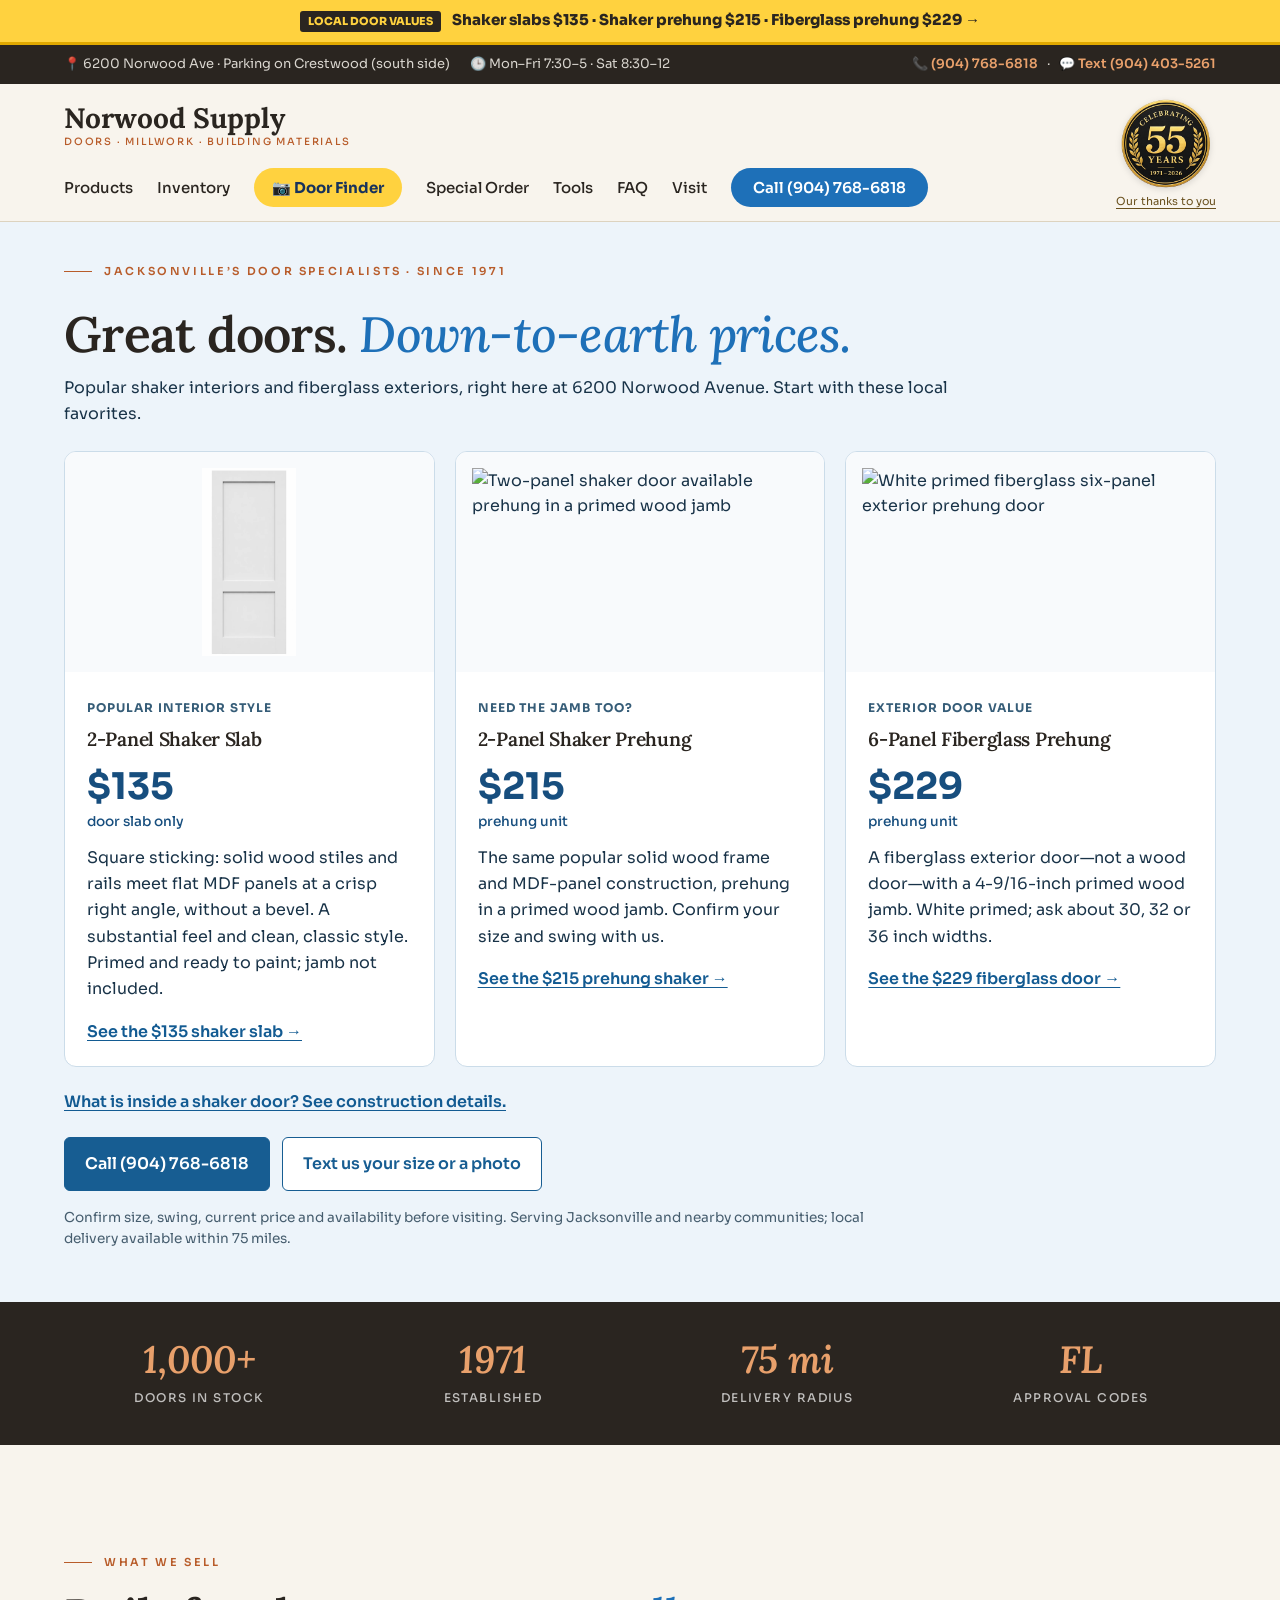
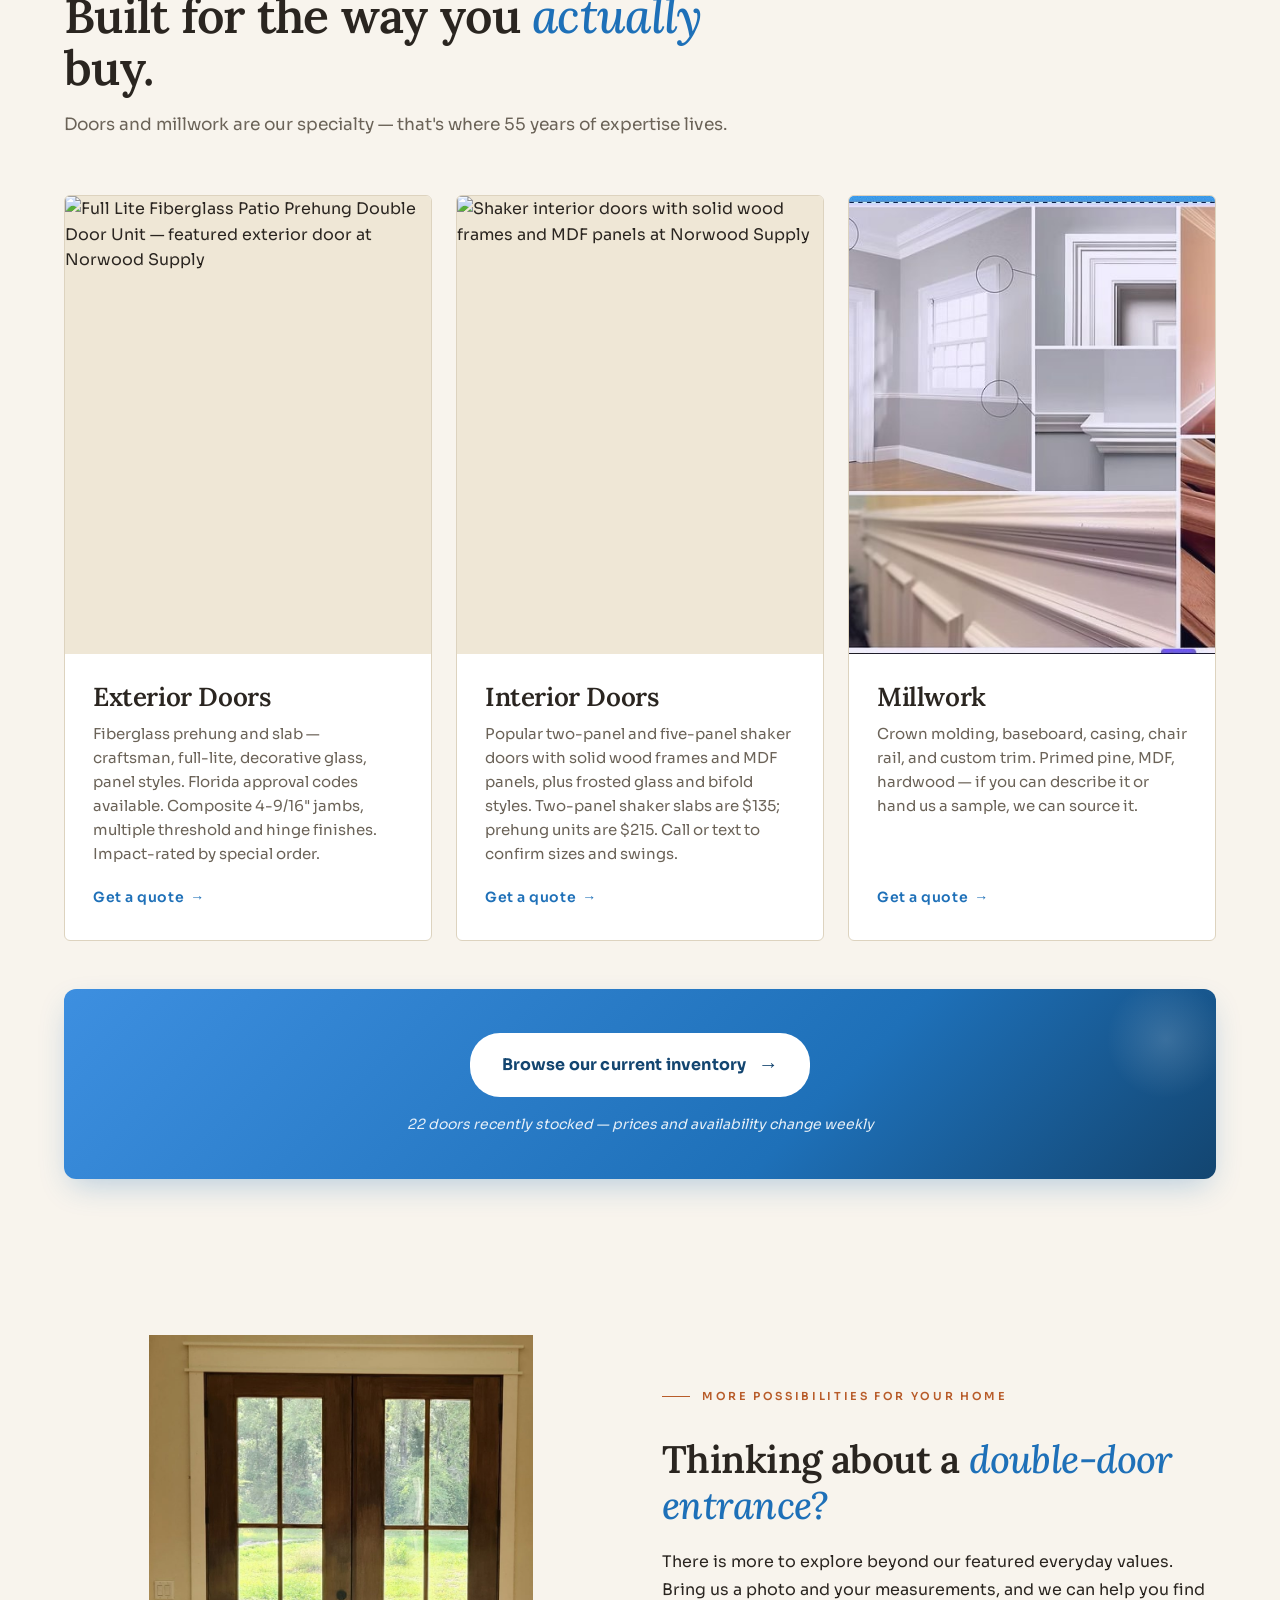
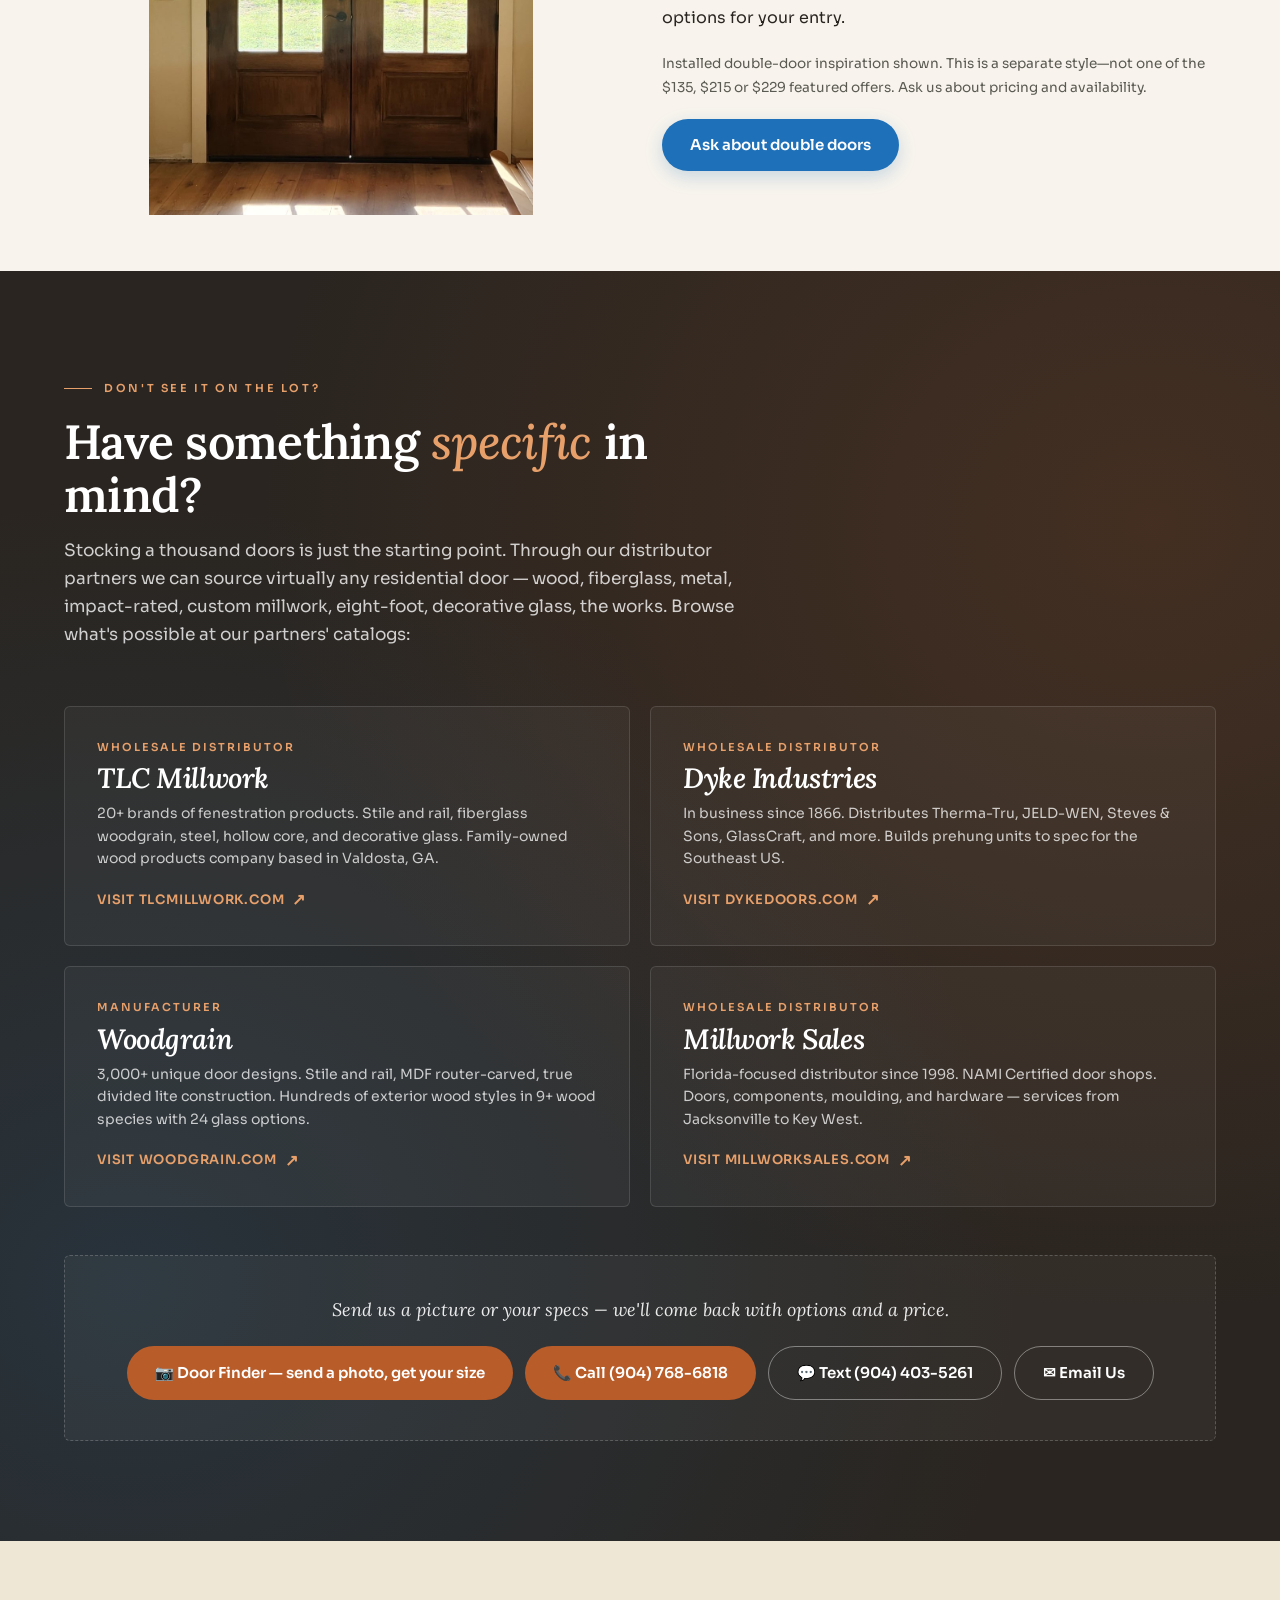
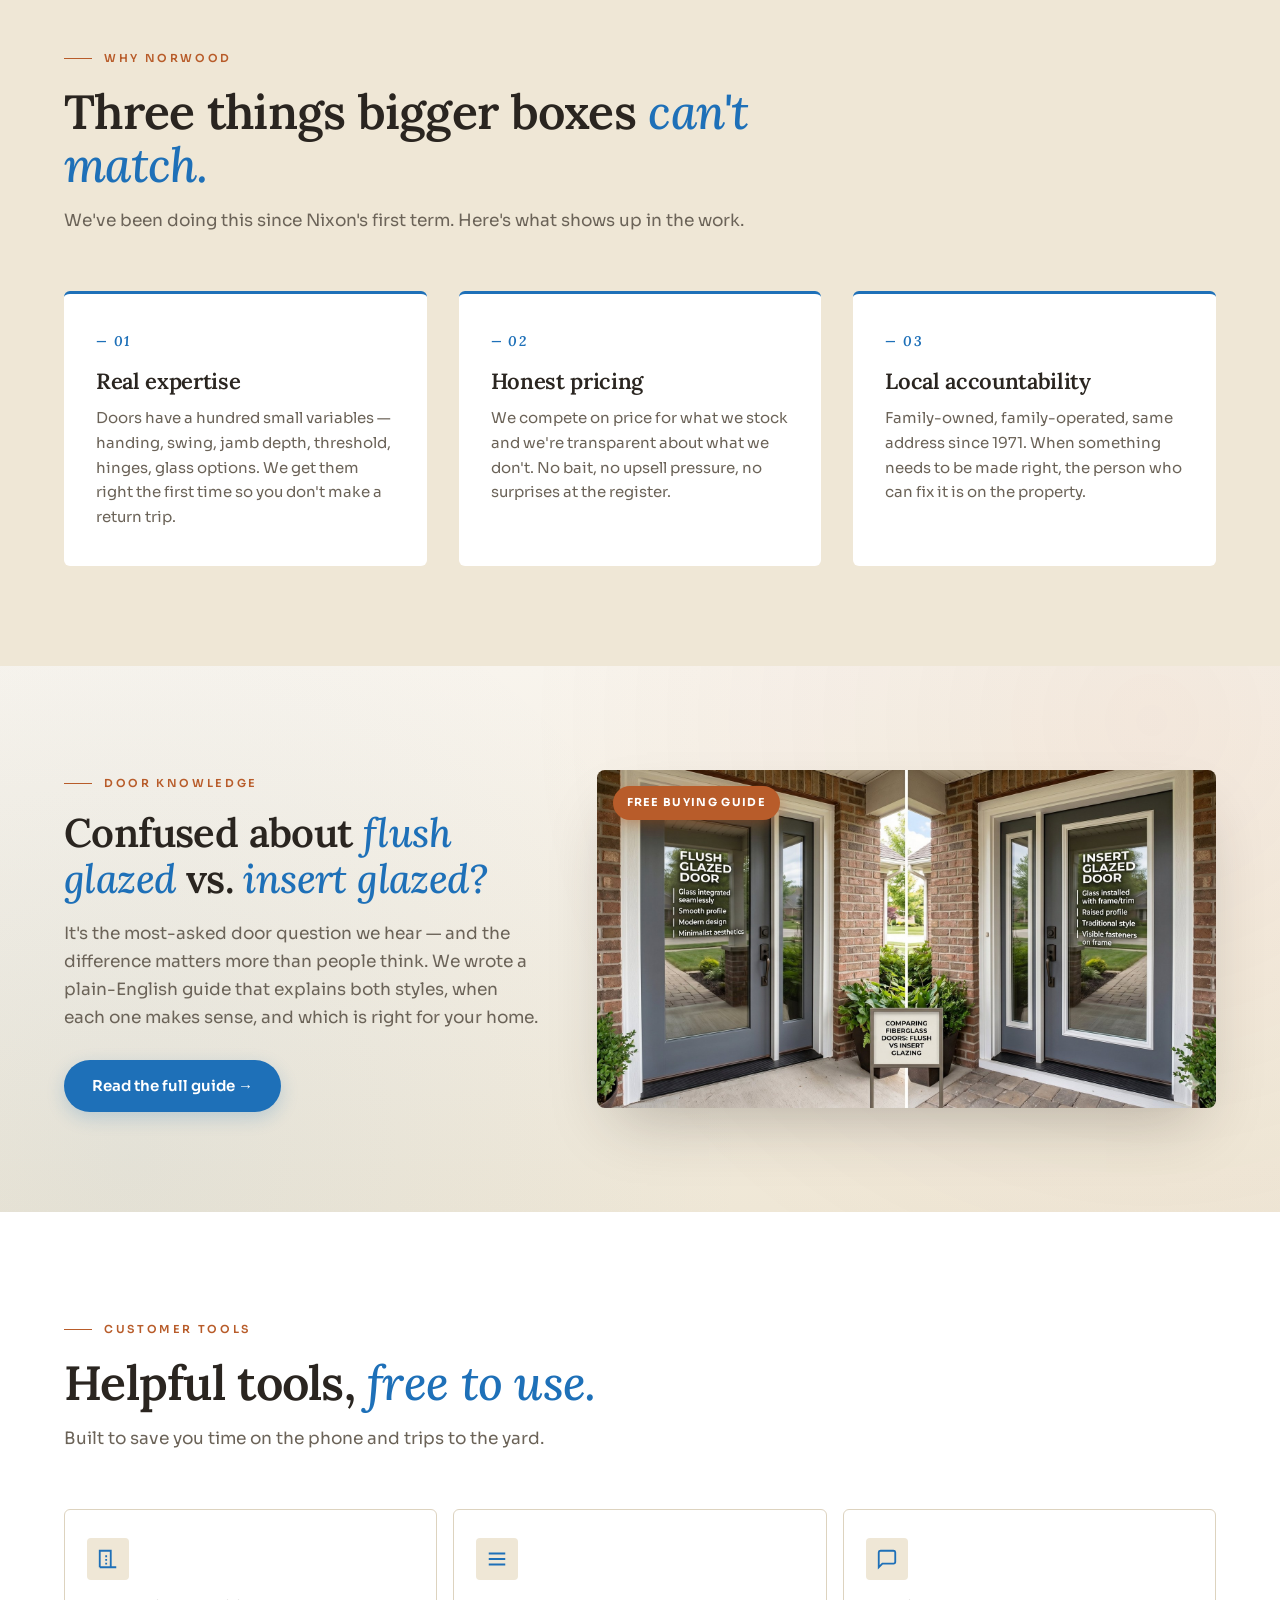
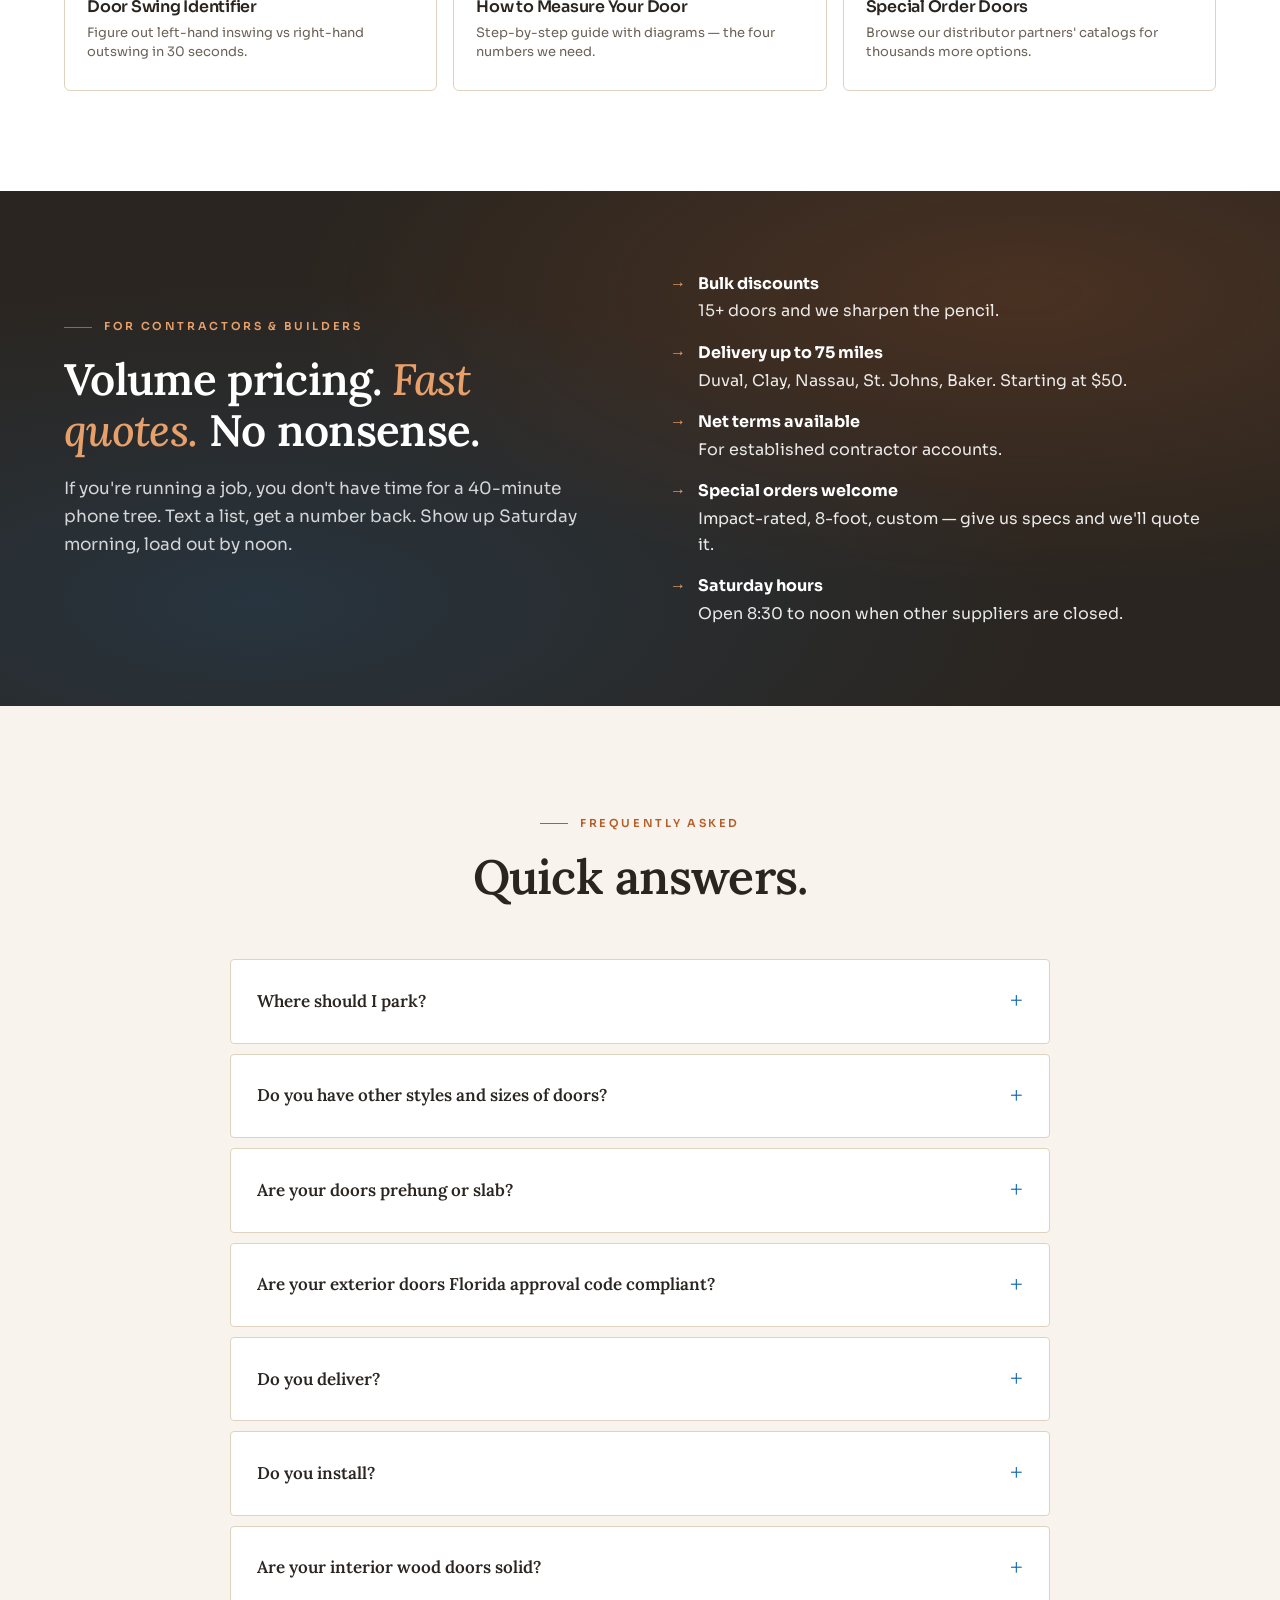
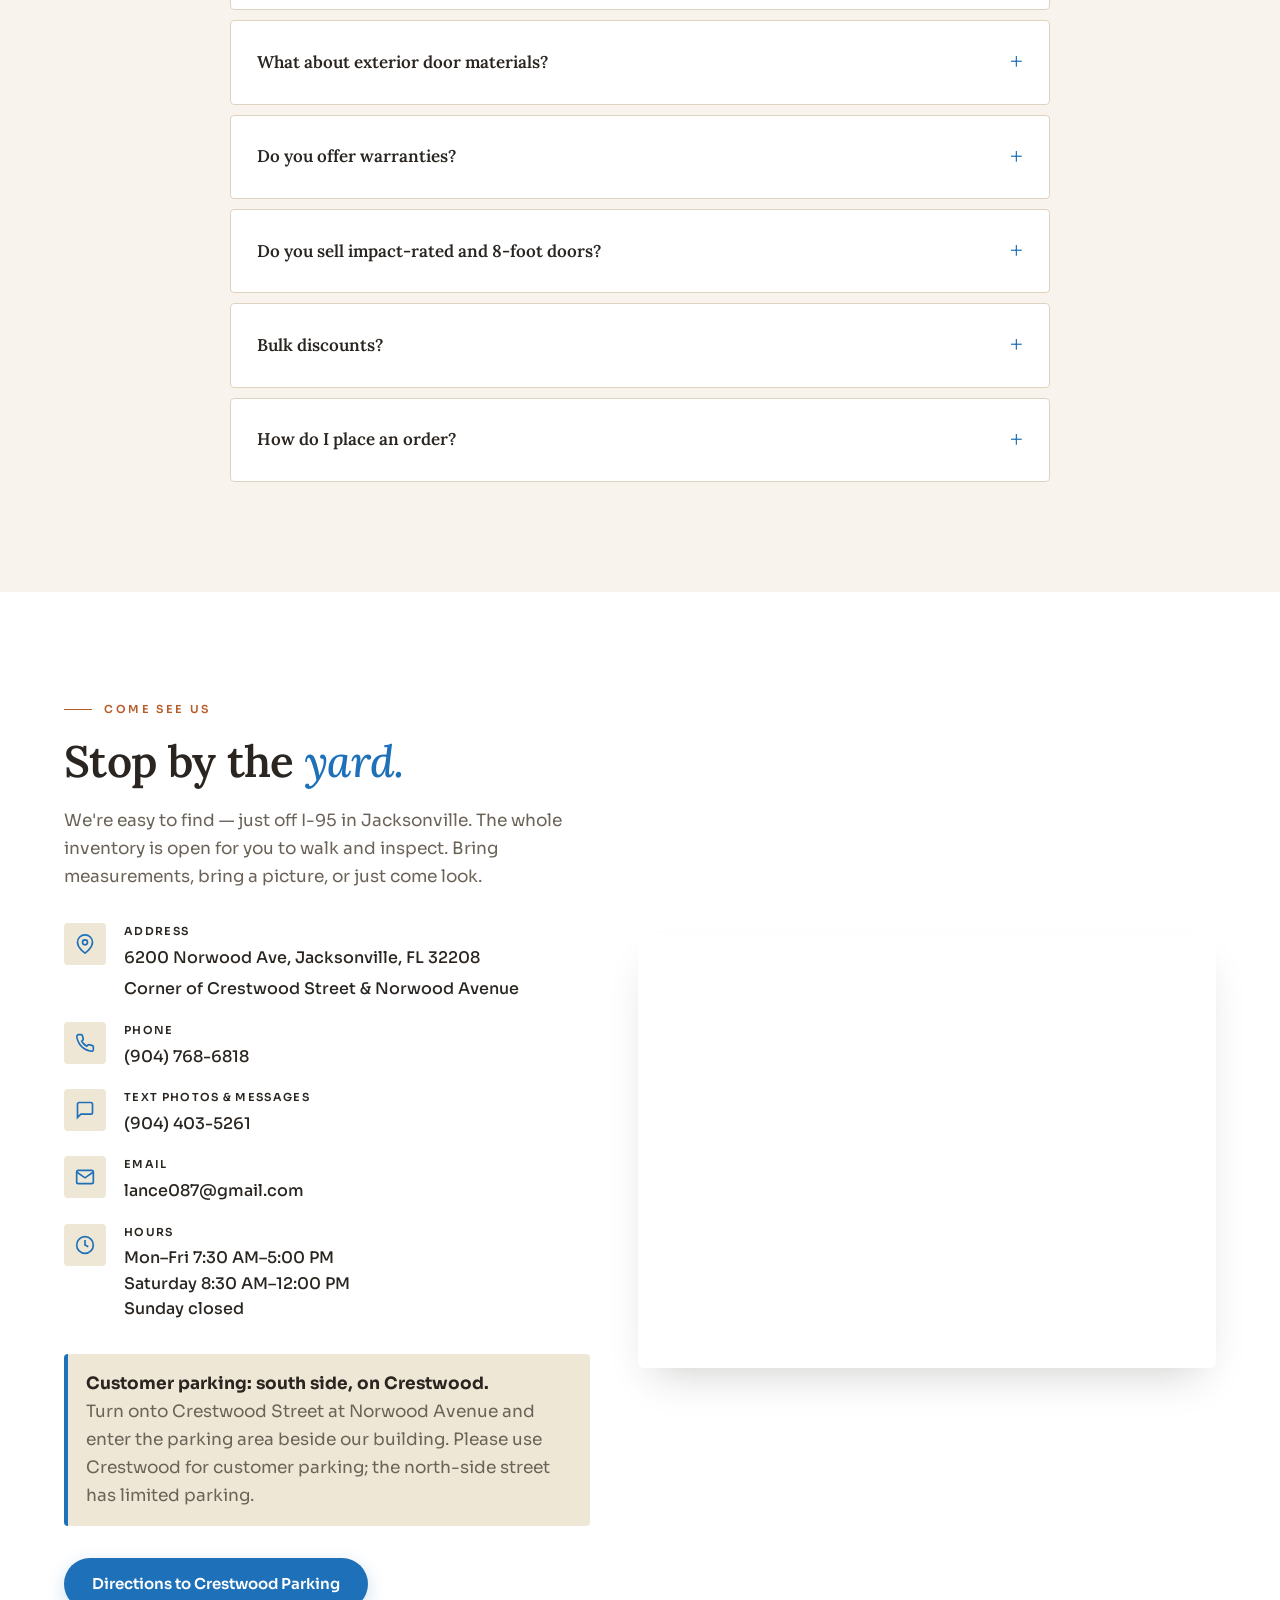
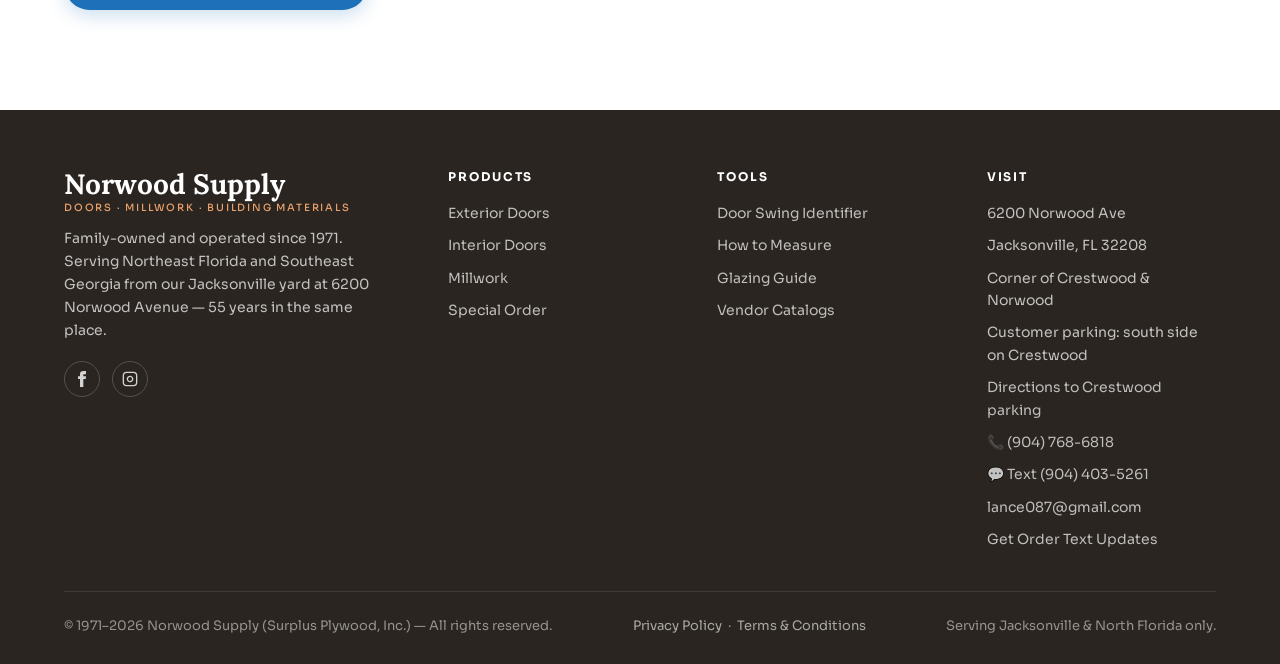
==== commit a4409d44: "Remove one-only impact door and show square-sticking Shaker slab" ====
--- a/index.html
+++ b/index.html
@@ -1170,7 +1170,7 @@
     <div class="door-values-grid">
       <div class="door-value">
         <img src="images/shaker-2panel-slab-only.webp" alt="Two-panel shaker door slab only, without a jamb or surrounding trim" loading="eager" width="600" height="900">
-        <div><span class="door-value-label">Popular interior style</span><h3>2-Panel Shaker Slab</h3><p class="door-value-price">$135 <span>door slab only</span></p><p>Solid wood frame with MDF panels. A substantial feel and clean, classic style. Primed and ready to paint; jamb not included.</p><a href="catalog.html#door-19">See the $135 shaker slab →</a></div>
+        <div><span class="door-value-label">Popular interior style</span><h3>2-Panel Shaker Slab</h3><p class="door-value-price">$135 <span>door slab only</span></p><p>Square sticking: solid wood stiles and rails meet flat MDF panels at a crisp right angle, without a bevel. A substantial feel and clean, classic style. Primed and ready to paint; jamb not included.</p><a href="catalog.html#door-19">See the $135 shaker slab →</a></div>
       </div>
       <div class="door-value">
         <img src="https://static.wixstatic.com/media/b98b97_79031a4816c04aafa610694570b595a7~mv2.png" alt="Two-panel shaker door available prehung in a primed wood jamb" loading="eager">
@@ -1197,27 +1197,6 @@
   </div>
 </div>
 
-<!-- ONE-OFF DEAL -->
-<section class="oneoff" id="deal">
-  <div class="container"><div class="oneoff-card" itemscope itemtype="https://schema.org/Product">
-    <div class="oneoff-photo"><img src="images/oneoff-impact-miniblind-3068.jpg" alt="Impact-rated full-lite mini blind prehung door, 32 by 80 inches, right-hand outswing" loading="lazy" itemprop="image"><span class="oneoff-flag">Impact Rated · Misordered · Only 1</span></div>
-    <div class="oneoff-info">
-      <div class="eyebrow">One-Only Deal · Misordered Door</div>
-      <h2 itemprop="name">Impact-Rated Full-Lite Mini Blind Door</h2>
-      <div class="oneoff-price" itemprop="offers" itemscope itemtype="https://schema.org/Offer"><meta itemprop="priceCurrency" content="USD"><meta itemprop="price" content="879"><link itemprop="availability" href="https://schema.org/InStock">$879<small>only one available</small></div>
-      <ul class="oneoff-specs">
-        <li><strong>Rating</strong>Impact rated</li>
-        <li><strong>Size</strong>2'8" x 6'8" (32" x 80" nominal)</li>
-        <li><strong>Swing</strong>Right-hand outswing</li>
-        <li><strong>Glass</strong>Full-lite (1-lite) with mini blinds</li>
-        <li><strong>Jambs</strong>6-9/16" composite</li>
-        <li><strong>Unit</strong>Prehung · one only</li>
-      </ul>
-      <p class="oneoff-note" itemprop="description">Misordered door — only one available. Impact-rated full-lite (1-lite) mini blind prehung door, 2&#x27;8&quot; wide x 6&#x27;8&quot; tall (32&quot; x 80&quot; nominal door size), right-hand outswing, with 6-9/16&quot; composite jambs. A really nice door at a one-only price of $879.</p>
-      <div class="oneoff-actions"><a href="tel:9047686818" class="btn btn-deal">Call (904) 768-6818</a><a href="sms:9044035261?body=Hey%20Norwood%20Supply%2C%20is%20the%20%24879%20impact-rated%202868%20mini%20blind%20door%2C%20right-hand%20outswing%20with%206-9/16%20inch%20composite%20jambs%2C%20still%20available%3F%20https%3A//www.norwoodsupply.com/catalog.html%23oneoff-impact-miniblind-3068" class="btn btn-deal-ghost">Text about this door</a></div>
-    </div>
-  </div></div>
-</section>
 
 <!-- PRODUCTS -->
 <section class="block" id="products">
@@ -1258,7 +1237,7 @@
         Browse our current inventory
         <span class="arrow">→</span>
       </a>
-      <p class="inventory-cta-note">23 doors recently stocked — prices and availability change weekly</p>
+      <p class="inventory-cta-note">22 doors recently stocked — prices and availability change weekly</p>
     </div>
   </div>
 </section>
